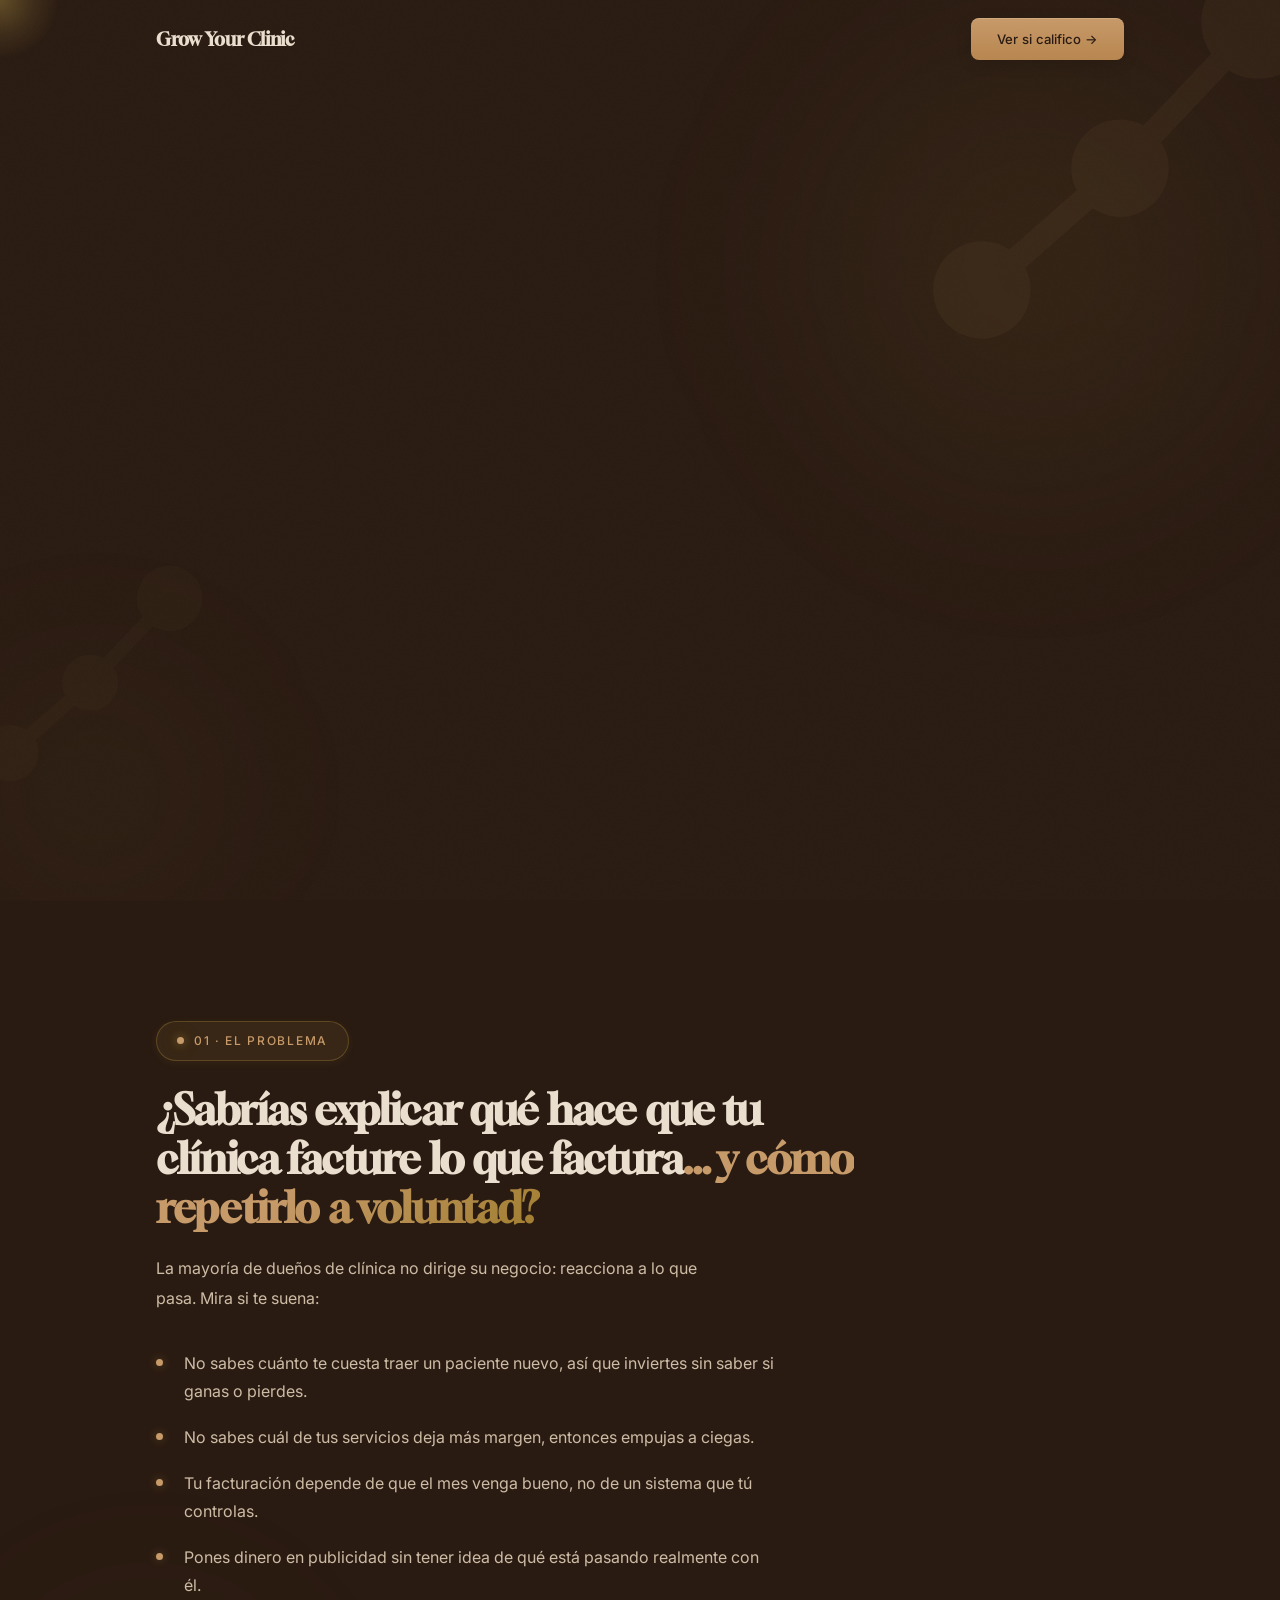
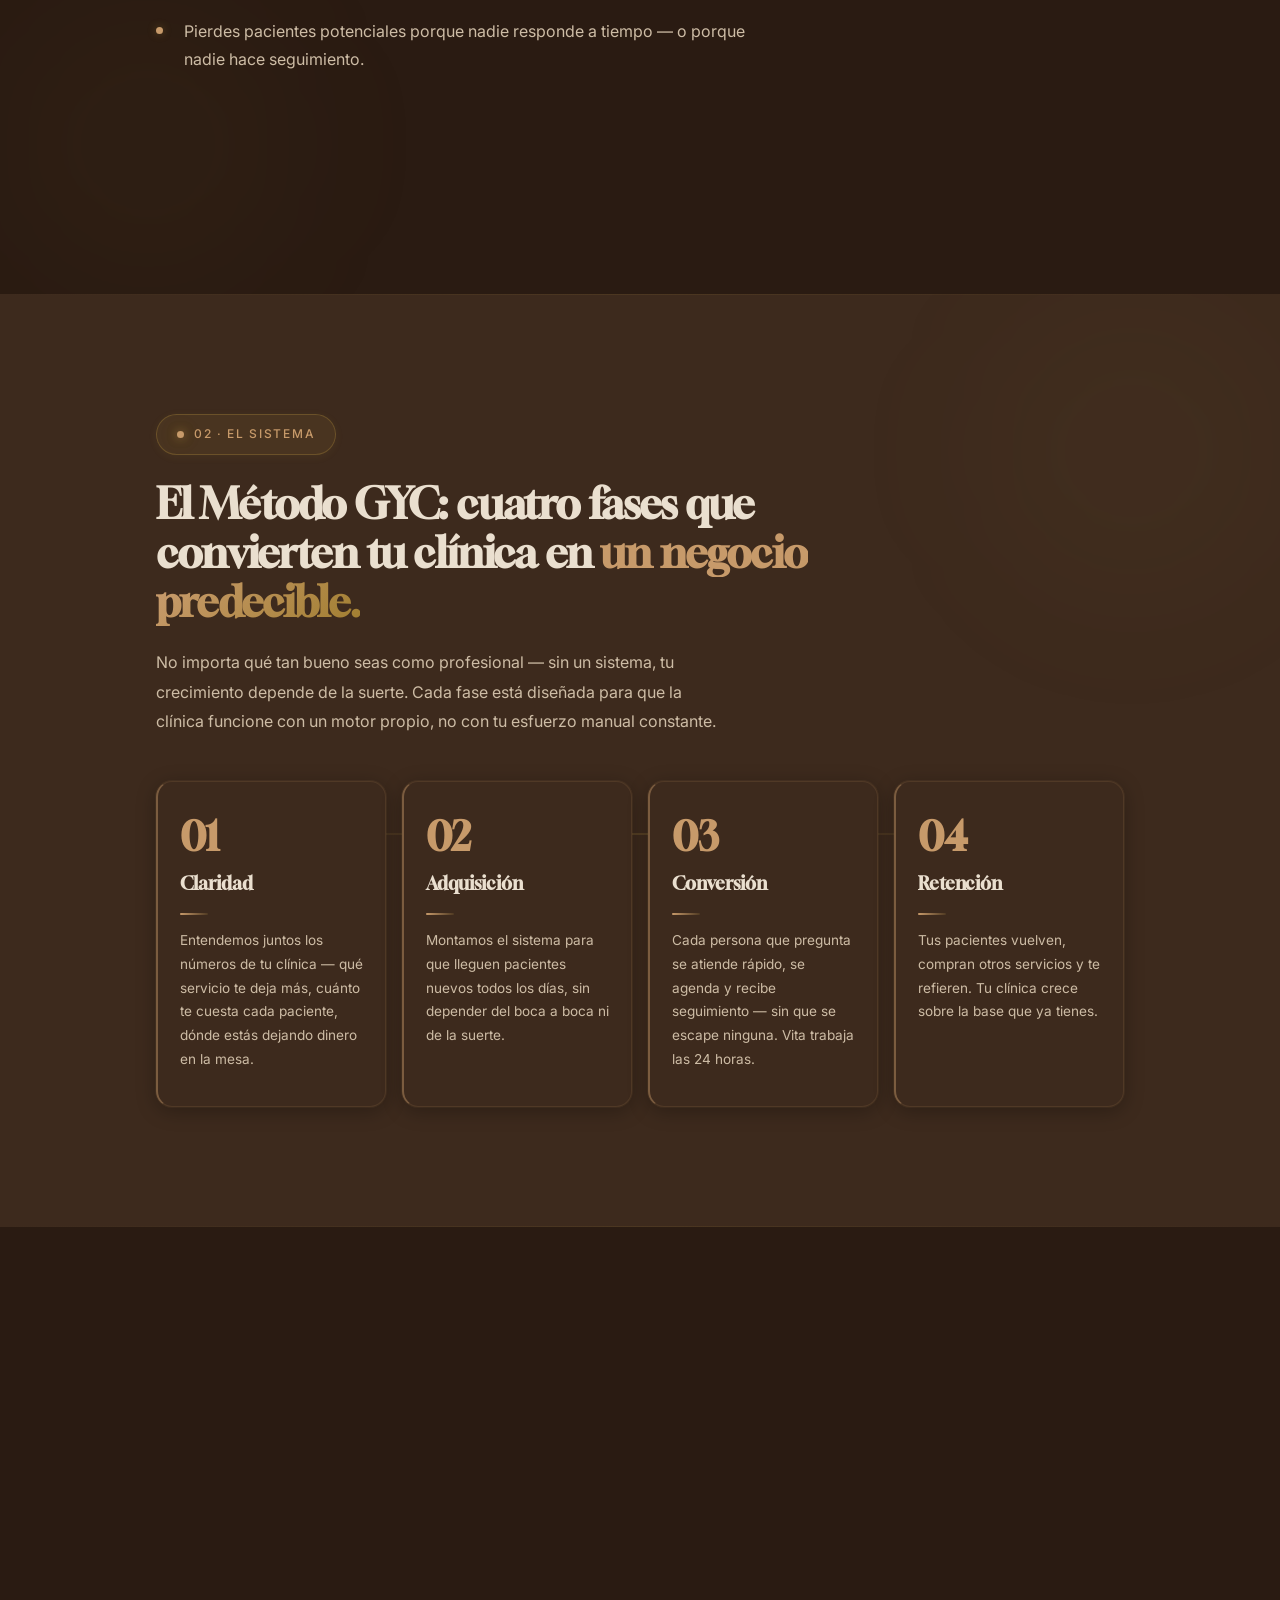
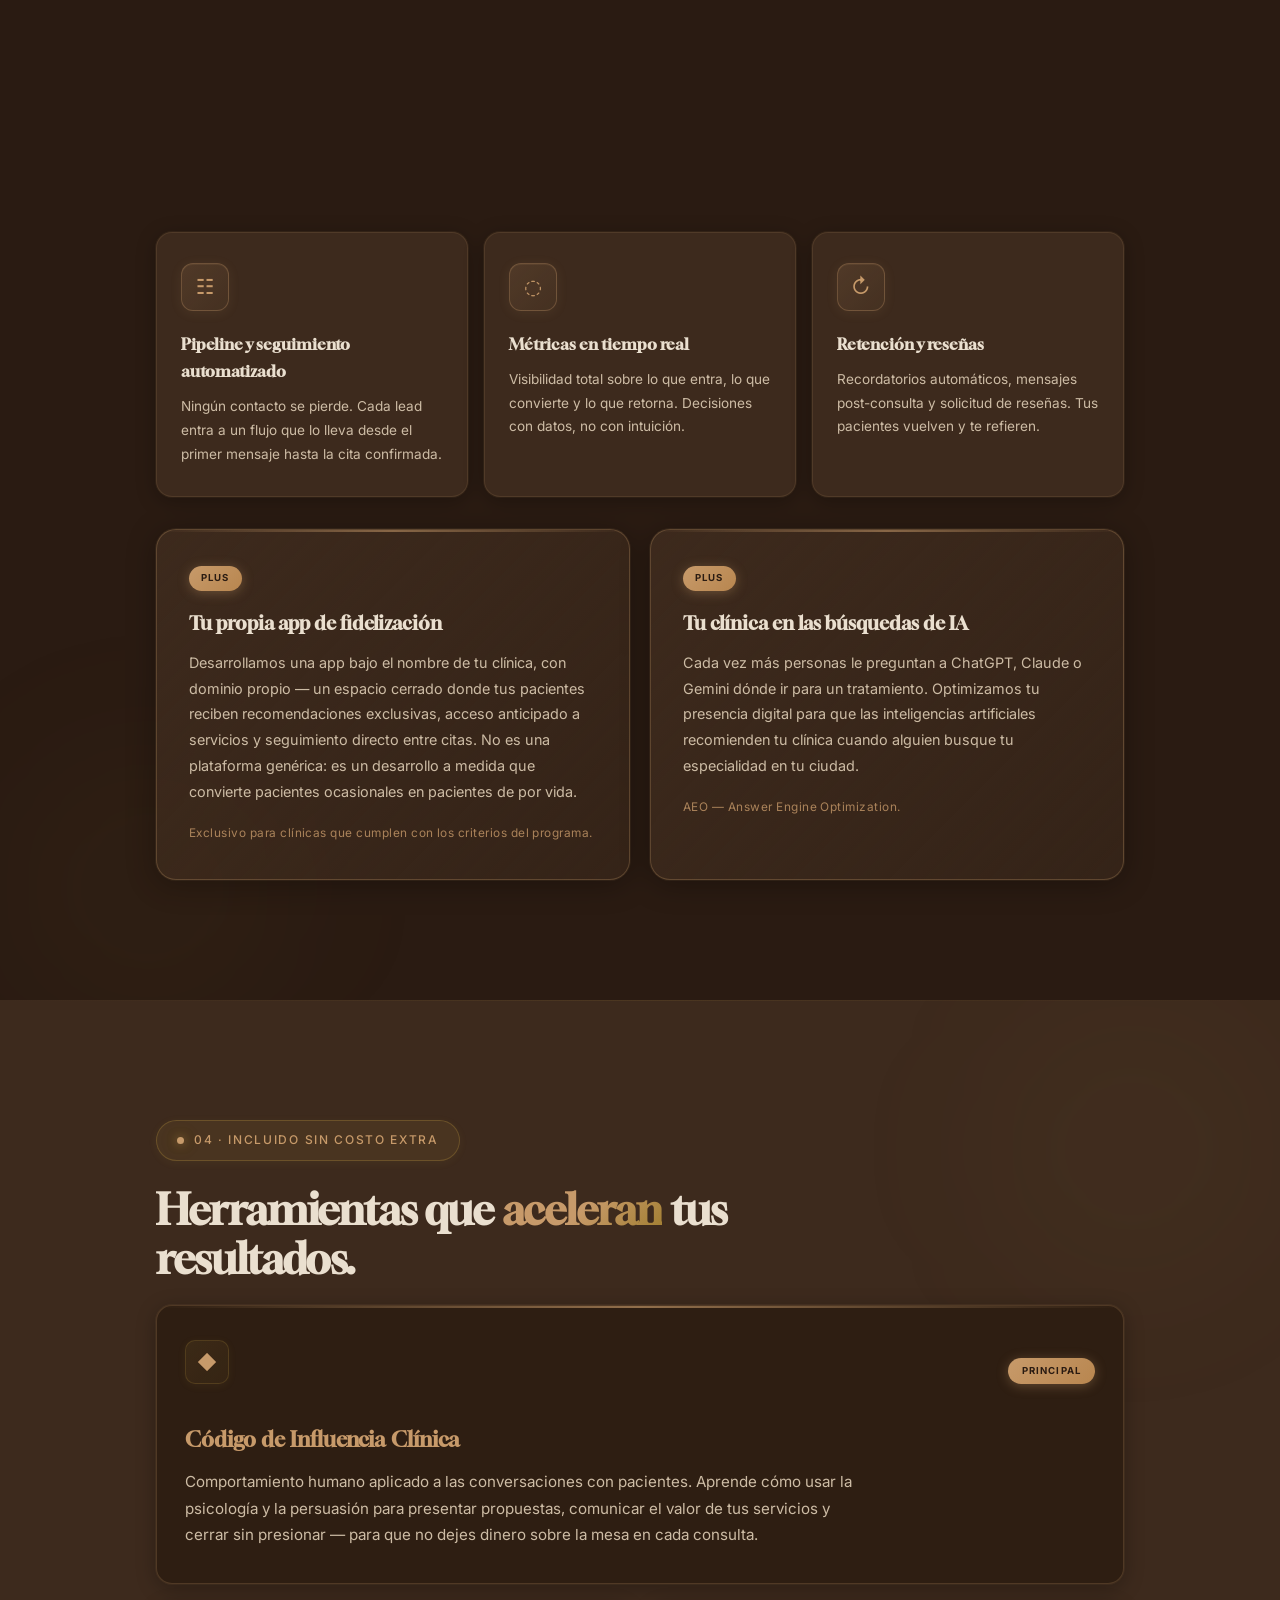
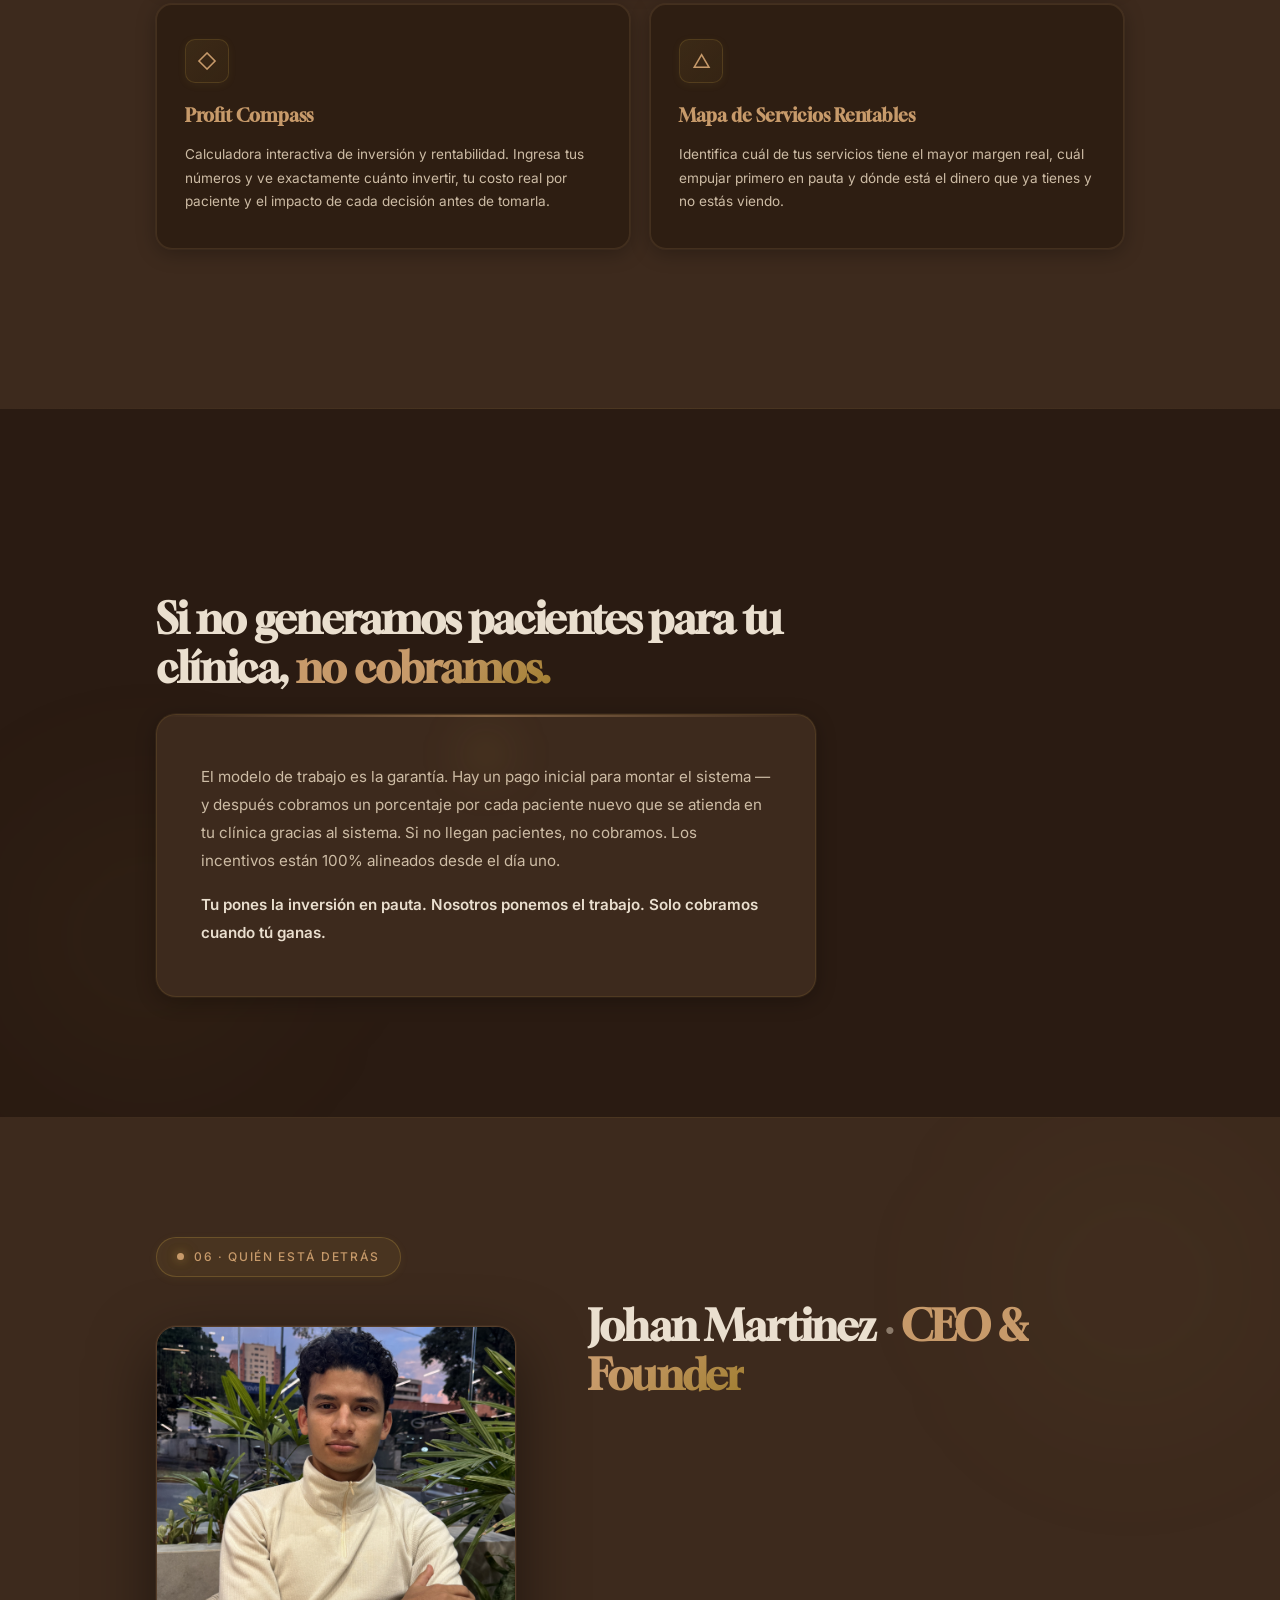
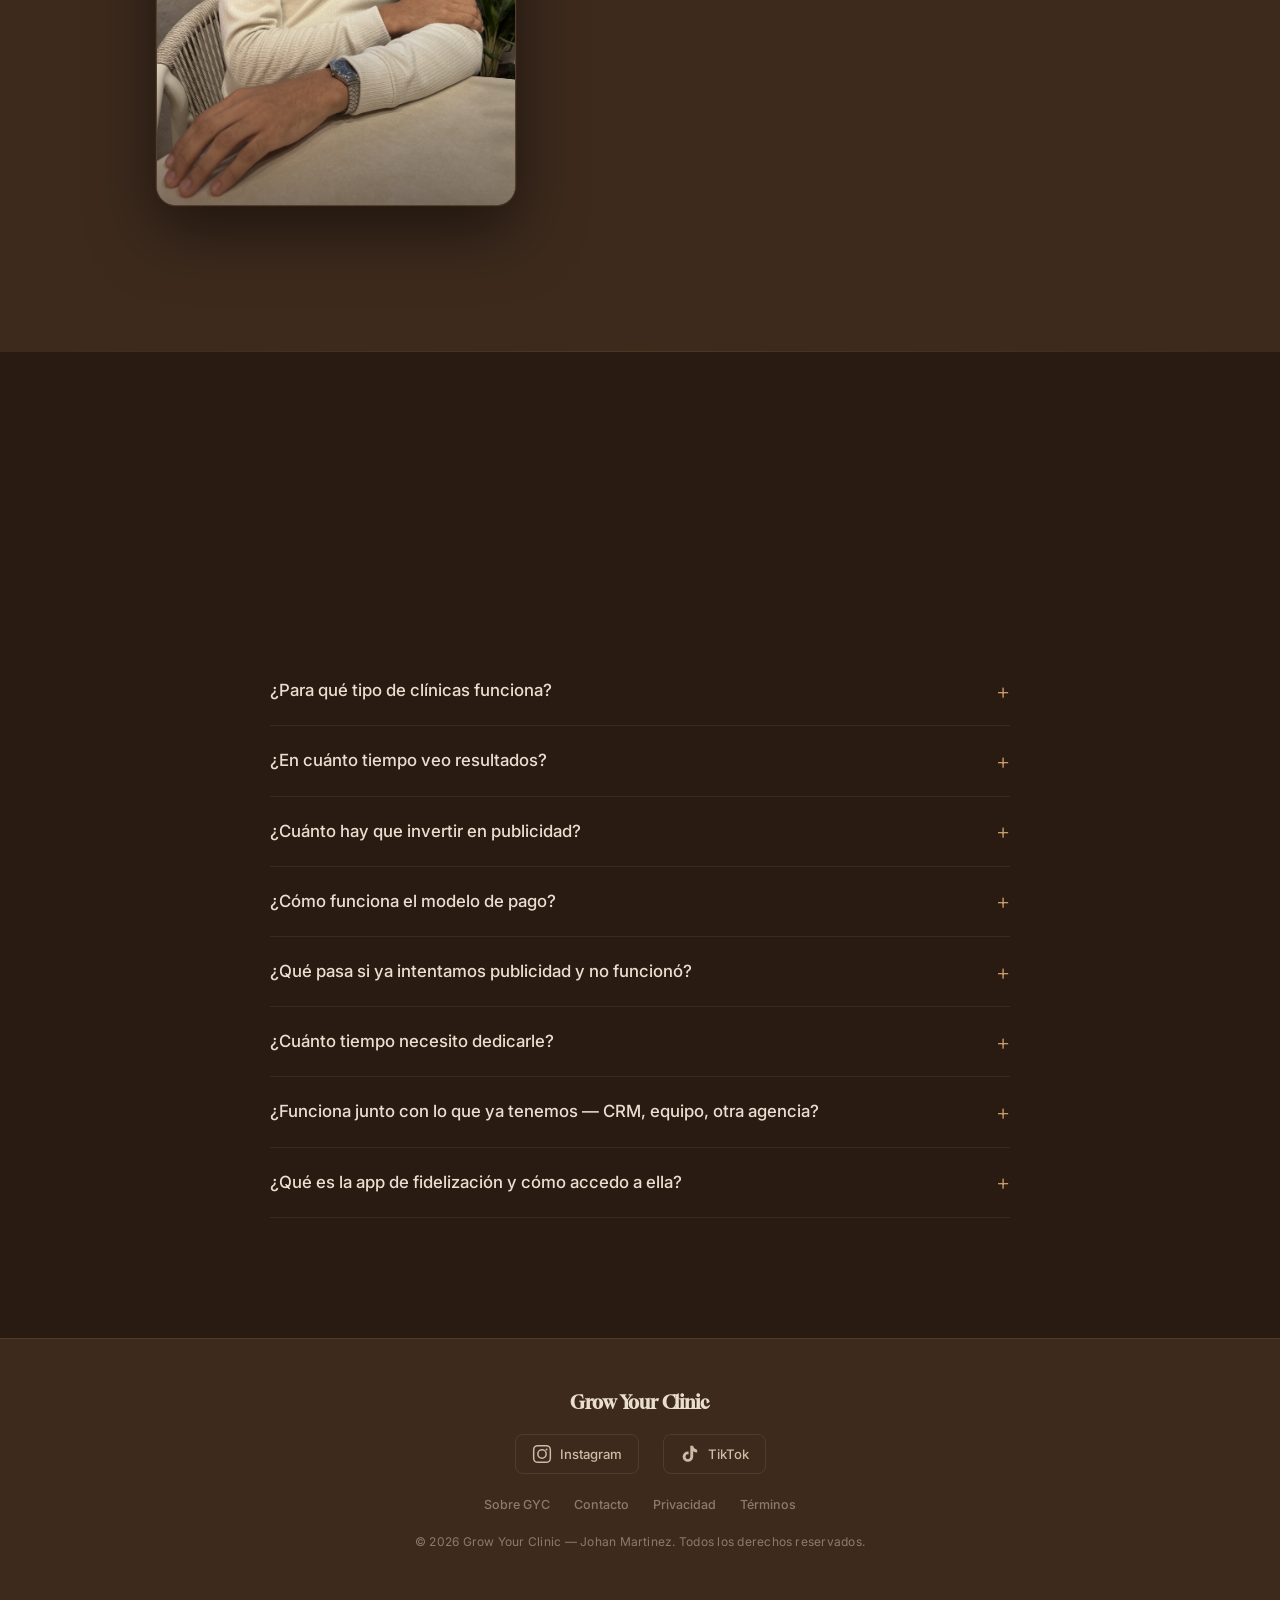
==== rebranding/index.html @ 270eba9f "feat: rebuild /rebranding con oferta MVP — Vita, PLUS cards, bonos nuevos - Nuevo contenido alineado" ====
<!DOCTYPE html>
<html lang="es">
<head>
  <meta charset="UTF-8">
  <!-- Google Tag Manager -->
  <script>(function(w,d,s,l,i){w[l]=w[l]||[];w[l].push({'gtm.start':
  new Date().getTime(),event:'gtm.js'});var f=d.getElementsByTagName(s)[0],
  j=d.createElement(s),dl=l!='dataLayer'?'&l='+l:'';j.async=true;j.src=
  'https://www.googletagmanager.com/gtm.js?id='+i+dl;f.parentNode.insertBefore(j,f);
  })(window,document,'script','dataLayer','GTM-WDTZT2J5');</script>
  <!-- End Google Tag Manager -->
  <meta name="viewport" content="width=device-width, initial-scale=1.0">
  <title>Llenamos la agenda de tu clínica con pacientes nuevos que vuelven — y solo cobramos si funciona | Grow Your Clinic</title>
  <link rel="icon" href="/logos/favicon.svg" type="image/svg+xml">
  <link rel="icon" href="/logos/GYC_favicon-32.png" sizes="32x32" type="image/png">
  <link rel="apple-touch-icon" href="/logos/GYC_apple-touch-icon-180.png">
  <meta name="description" content="Implementamos un sistema para que tu clínica reciba pacientes nuevos todos los días de forma predecible. Sin depender del boca a boca. Solo cobramos si funciona. Odontología, estética, bienestar y más.">
  <link rel="canonical" href="https://growyourclinic.site/">

  <!-- Open Graph -->
  <meta property="og:type" content="website">
  <meta property="og:url" content="https://growyourclinic.site/">
  <meta property="og:title" content="Grow Your Clinic — Llenamos la agenda de tu clínica y solo cobramos si funciona">
  <meta property="og:description" content="Implementamos un sistema para que tu clínica reciba pacientes nuevos todos los días de forma predecible, sin depender del boca a boca ni de la suerte.">
  <meta property="og:image" content="https://growyourclinic.site/favicon.png">
  <meta property="og:locale" content="es_LA">
  <meta property="og:site_name" content="Grow Your Clinic">

  <!-- Twitter Card -->
  <meta name="twitter:card" content="summary">
  <meta name="twitter:title" content="Grow Your Clinic — Llenamos la agenda de tu clínica y solo cobramos si funciona">
  <meta name="twitter:description" content="Implementamos un sistema para que tu clínica reciba pacientes nuevos todos los días de forma predecible, sin depender del boca a boca ni de la suerte.">
  <meta name="twitter:image" content="https://growyourclinic.site/favicon.png">

  <meta name="theme-color" content="#2A1B12">
  <link rel="preconnect" href="https://fonts.googleapis.com">
  <link rel="preconnect" href="https://fonts.gstatic.com" crossorigin>
  <link href="https://fonts.googleapis.com/css2?family=Gloock&family=Inter:wght@400;500;600;700&display=swap" rel="stylesheet">
  <link rel="stylesheet" href="css/styles.css">

  <!-- Schema.org JSON-LD -->
  <script type="application/ld+json">
  {
    "@context": "https://schema.org",
    "@type": "ProfessionalService",
    "name": "Grow Your Clinic",
    "alternateName": "GYC",
    "description": "Sistema de adquisición y fidelización de pacientes para clínicas de salud. Tráfico pagado, automatización e inteligencia artificial para llenar la agenda de forma predecible.",
    "url": "https://growyourclinic.site",
    "logo": "https://growyourclinic.site/favicon.png",
    "founder": {
      "@type": "Person",
      "name": "Johan Martinez",
      "url": "https://linkedin.com/in/johan-martinez-growyourclinic",
      "jobTitle": "Fundador de Grow Your Clinic",
      "sameAs": [
        "https://instagram.com/johanmartinez.med",
        "https://tiktok.com/@johanmartinez.med",
        "https://linkedin.com/in/johan-martinez-growyourclinic"
      ]
    },
    "areaServed": {
      "@type": "Place",
      "name": "Hispanohablantes"
    },
    "serviceType": [
      "Adquisición de pacientes para clínicas",
      "Marketing digital para clínicas de salud",
      "Automatización con inteligencia artificial para clínicas",
      "CRM y seguimiento de pacientes",
      "Tráfico pagado (Meta Ads) para salud",
      "Agente IA para agendar citas médicas",
      "App de fidelización para clínicas"
    ],
    "sameAs": [
      "https://instagram.com/johanmartinez.med",
      "https://tiktok.com/@johanmartinez.med",
      "https://linkedin.com/in/johan-martinez-growyourclinic"
    ]
  }
  </script>
</head>
<body>
  <!-- Google Tag Manager (noscript) -->
  <noscript><iframe src="https://www.googletagmanager.com/ns.html?id=GTM-WDTZT2J5"
  height="0" width="0" style="display:none;visibility:hidden"></iframe></noscript>
  <!-- End Google Tag Manager (noscript) -->

  <!-- PRELOADER -->
  <div class="preloader" id="preloader">
    <div class="preloader__glow"></div>
    <div class="preloader__scene">
      <div class="preloader__mark">
        <svg viewBox="0 0 64 64" fill="none" xmlns="http://www.w3.org/2000/svg">
          <path class="p-line" d="M15 48L32 33L49 15" stroke="currentColor" stroke-width="2.5" stroke-linecap="round" stroke-linejoin="round"/>
          <circle class="p-dot p-dot--1" cx="15" cy="48" r="6"/>
          <circle class="p-dot p-dot--2" cx="32" cy="33" r="6"/>
          <circle class="p-dot p-dot--3" cx="49" cy="15" r="7"/>
        </svg>
      </div>
      <span class="preloader__tagline" id="p-tag">GROW YOUR CLINIC</span>
      <span class="preloader__by" id="p-by">by Johan Martinez</span>
    </div>
  </div>

  <!-- CURSOR GLOW -->
  <div class="cursor-glow" id="cursor-glow"></div>

  <!-- BACKGROUND MARKS -->
  <div class="bg-marks" aria-hidden="true">
    <div class="bg-mark bg-mark--a">
      <svg viewBox="0 0 64 64" fill="none" xmlns="http://www.w3.org/2000/svg">
        <path d="M15 48L32 33L49 15" stroke="currentColor" stroke-width="3" stroke-linecap="round" stroke-linejoin="round"/>
        <circle cx="15" cy="48" r="6" fill="currentColor"/>
        <circle cx="32" cy="33" r="6" fill="currentColor"/>
        <circle cx="49" cy="15" r="7" fill="currentColor"/>
      </svg>
    </div>
    <div class="bg-mark bg-mark--b">
      <svg viewBox="0 0 64 64" fill="none" xmlns="http://www.w3.org/2000/svg">
        <path d="M15 48L32 33L49 15" stroke="currentColor" stroke-width="3" stroke-linecap="round" stroke-linejoin="round"/>
        <circle cx="15" cy="48" r="6" fill="currentColor"/>
        <circle cx="32" cy="33" r="6" fill="currentColor"/>
        <circle cx="49" cy="15" r="7" fill="currentColor"/>
      </svg>
    </div>
  </div>

  <!-- NAV -->
  <nav class="nav" id="nav">
    <div class="nav__inner">
      <span class="nav__logo">Grow Your Clinic</span>
      <a href="#" class="nav__cta open-survey" onclick="event.preventDefault();openM();">Ver si califico &rarr;</a>
    </div>
  </nav>

  <!-- ====== HERO ====== -->
  <section class="hero">
    <div class="hero__glow"></div>
    <div class="hero__glow hero__glow--b"></div>
    <div class="wrap">
      <div class="hero__body">
        <span class="tag anim-fade" data-d="0.3">Para dueños de clínicas de salud</span>
        <h1 class="hero__h1 anim-fade" data-d="0.6">
          Llenamos la agenda de tu clínica con <span class="gold">pacientes nuevos que vuelven</span> — y solo cobramos si funciona.
        </h1>
        <p class="hero__p anim-fade" data-d="0.9">
          Tu clínica ya tiene más potencial del que está aprovechando. La mayoría pierde dinero por los dos lados: pacientes que no llegan, y pacientes que llegan una vez y no vuelven. Construimos el sistema que resuelve los dos.
        </p>
        <a href="#" class="btn btn--gold open-survey anim-fade" data-d="1.1" onclick="event.preventDefault();openM();">Ver si mi clínica califica <span class="btn__arrow">&rarr;</span></a>
        <div class="hero__stats anim-fade" data-d="1.3">
          <div class="hero__stat">
            <span class="hero__stat-dot"></span>
            <span>90 días de sistema activo</span>
          </div>
          <span class="hero__stat-sep">&middot;</span>
          <div class="hero__stat">
            <span class="hero__stat-dot"></span>
            <span>Modelo basado en resultados</span>
          </div>
          <span class="hero__stat-sep">&middot;</span>
          <div class="hero__stat">
            <span class="hero__stat-dot"></span>
            <span>Solo 3 cupos activos</span>
          </div>
        </div>
      </div>
    </div>
    <div class="hero__scroll anim-fade" data-d="1.5">
      <span>Scroll</span><div class="hero__scroll-line"></div>
    </div>
  </section>

  <!-- ====== 01 · PROBLEMA ====== -->
  <section class="sec sec--glow" id="problema">
    <div class="sec__glow sec__glow--bl"></div>
    <div class="wrap">
      <span class="tag reveal">01 · El problema</span>
      <h2 class="sec__h2 reveal" data-d="0.1">
        ¿Sabrías explicar qué hace que tu clínica facture lo que factura<span class="gold">… y cómo repetirlo a voluntad?</span>
      </h2>
      <p class="sec__p reveal" data-d="0.15">
        La mayoría de dueños de clínica no dirige su negocio: reacciona a lo que pasa. Mira si te suena:
      </p>
      <ul class="bullets">
        <li class="reveal" data-d="0.2">No sabes cuánto te cuesta traer un paciente nuevo, así que inviertes sin saber si ganas o pierdes.</li>
        <li class="reveal" data-d="0.25">No sabes cuál de tus servicios deja más margen, entonces empujas a ciegas.</li>
        <li class="reveal" data-d="0.3">Tu facturación depende de que el mes venga bueno, no de un sistema que tú controlas.</li>
        <li class="reveal" data-d="0.35">Pones dinero en publicidad sin tener idea de qué está pasando realmente con él.</li>
        <li class="reveal" data-d="0.4">Pierdes pacientes potenciales porque nadie responde a tiempo — o porque nadie hace seguimiento.</li>
      </ul>
      <p class="sec__close reveal" data-d="0.45">
        No es que seas mal profesional. Eres excelente en lo tuyo. <span class="gold">El problema es otro.</span>
      </p>
    </div>
  </section>

  <!-- ====== 02 · EL SISTEMA ====== -->
  <section class="sec sec--alt sec--glow" id="sistema">
    <div class="sec__glow sec__glow--tr"></div>
    <div class="wrap">
      <span class="tag reveal">02 · El sistema</span>
      <h2 class="sec__h2 reveal" data-d="0.1">
        El Método GYC: cuatro fases que convierten tu clínica en <span class="gold">un negocio predecible.</span>
      </h2>
      <p class="sec__p reveal" data-d="0.15">
        No importa qué tan bueno seas como profesional — sin un sistema, tu crecimiento depende de la suerte. Cada fase está diseñada para que la clínica funcione con un motor propio, no con tu esfuerzo manual constante.
      </p>
      <div class="cards-4">
        <div class="mcard reveal" data-d="0.1">
          <span class="mcard__n">01</span>
          <h3 class="mcard__t">Claridad</h3>
          <div class="mcard__line"></div>
          <p>Entendemos juntos los números de tu clínica — qué servicio te deja más, cuánto te cuesta cada paciente, dónde estás dejando dinero en la mesa.</p>
        </div>
        <div class="mcard reveal" data-d="0.2">
          <span class="mcard__n">02</span>
          <h3 class="mcard__t">Adquisición</h3>
          <div class="mcard__line"></div>
          <p>Montamos el sistema para que lleguen pacientes nuevos todos los días, sin depender del boca a boca ni de la suerte.</p>
        </div>
        <div class="mcard reveal" data-d="0.3">
          <span class="mcard__n">03</span>
          <h3 class="mcard__t">Conversión</h3>
          <div class="mcard__line"></div>
          <p>Cada persona que pregunta se atiende rápido, se agenda y recibe seguimiento — sin que se escape ninguna. Vita trabaja las 24 horas.</p>
        </div>
        <div class="mcard reveal" data-d="0.4">
          <span class="mcard__n">04</span>
          <h3 class="mcard__t">Retención</h3>
          <div class="mcard__line"></div>
          <p>Tus pacientes vuelven, compran otros servicios y te refieren. Tu clínica crece sobre la base que ya tienes.</p>
        </div>
      </div>
    </div>
  </section>

  <!-- ====== 03 · QUÉ CONSTRUIMOS ====== -->
  <section class="sec sec--glow" id="construimos">
    <div class="sec__glow sec__glow--bl"></div>
    <div class="wrap">
      <span class="tag reveal">03 · Qué construimos</span>
      <h2 class="sec__h2 reveal" data-d="0.1">
        Todo lo que necesita tu clínica para crecer <span class="gold">sin adivinar.</span>
      </h2>
      <div class="cards-3">
        <div class="icard reveal" data-d="0.1">
          <div class="icard__icon">&#9680;</div>
          <h4 class="icard__t">Diagnóstico de tu clínica</h4>
          <p>Sesión de claridad donde mapeamos tus números, tu servicio más rentable y el punto de partida real de tu negocio.</p>
        </div>
        <div class="icard reveal" data-d="0.15">
          <div class="icard__icon">&#9881;</div>
          <h4 class="icard__t">Sistema de captación de pacientes</h4>
          <p>Campañas de tráfico pagado gestionadas desde cero — creativos, segmentación, copy y optimización continua.</p>
        </div>
        <div class="icard reveal" data-d="0.2">
          <div class="icard__icon">&#9673;</div>
          <h4 class="icard__t">Vita — atención y agenda 24/7</h4>
          <p>Tu asistente inteligente en WhatsApp. Responde, califica y agenda pacientes a cualquier hora, sin saturar a tu equipo.</p>
        </div>
        <div class="icard reveal" data-d="0.25">
          <div class="icard__icon">&#9783;</div>
          <h4 class="icard__t">Pipeline y seguimiento automatizado</h4>
          <p>Ningún contacto se pierde. Cada lead entra a un flujo que lo lleva desde el primer mensaje hasta la cita confirmada.</p>
        </div>
        <div class="icard reveal" data-d="0.3">
          <div class="icard__icon">&#9676;</div>
          <h4 class="icard__t">Métricas en tiempo real</h4>
          <p>Visibilidad total sobre lo que entra, lo que convierte y lo que retorna. Decisiones con datos, no con intuición.</p>
        </div>
        <div class="icard reveal" data-d="0.35">
          <div class="icard__icon">&#8635;</div>
          <h4 class="icard__t">Retención y reseñas</h4>
          <p>Recordatorios automáticos, mensajes post-consulta y solicitud de reseñas. Tus pacientes vuelven y te refieren.</p>
        </div>
      </div>

      <!-- PLUS -->
      <div class="plus-row">
        <div class="plus-card reveal" data-d="0.1">
          <span class="plus-badge">Plus</span>
          <h4 class="plus-card__t">Tu propia app de fidelización</h4>
          <p>Desarrollamos una app bajo el nombre de tu clínica, con dominio propio — un espacio cerrado donde tus pacientes reciben recomendaciones exclusivas, acceso anticipado a servicios y seguimiento directo entre citas. No es una plataforma genérica: es un desarrollo a medida que convierte pacientes ocasionales en pacientes de por vida.</p>
          <span class="plus-note">Exclusivo para clínicas que cumplen con los criterios del programa.</span>
        </div>
        <div class="plus-card reveal" data-d="0.2">
          <span class="plus-badge">Plus</span>
          <h4 class="plus-card__t">Tu clínica en las búsquedas de IA</h4>
          <p>Cada vez más personas le preguntan a ChatGPT, Claude o Gemini dónde ir para un tratamiento. Optimizamos tu presencia digital para que las inteligencias artificiales recomienden tu clínica cuando alguien busque tu especialidad en tu ciudad.</p>
          <span class="plus-note">AEO — Answer Engine Optimization.</span>
        </div>
      </div>
    </div>
  </section>

  <!-- ====== 04 · BONOS ====== -->
  <section class="sec sec--alt sec--glow" id="bonos">
    <div class="sec__glow sec__glow--tr"></div>
    <div class="wrap">
      <span class="tag reveal">04 · Incluido sin costo extra</span>
      <h2 class="sec__h2 reveal" data-d="0.1">
        Herramientas que <span class="gold">aceleran</span> tus resultados.
      </h2>

      <div class="bcard bcard--main reveal" data-d="0.15">
        <div class="bcard__header">
          <div class="bcard__icon">&#9670;</div>
          <span class="bcard__principal-badge">Principal</span>
        </div>
        <h4 class="bcard__t">Código de Influencia Clínica</h4>
        <p>Comportamiento humano aplicado a las conversaciones con pacientes. Aprende cómo usar la psicología y la persuasión para presentar propuestas, comunicar el valor de tus servicios y cerrar sin presionar — para que no dejes dinero sobre la mesa en cada consulta.</p>
      </div>

      <div class="cards-2 bcard-row">
        <div class="bcard reveal" data-d="0.2">
          <div class="bcard__icon">&#9671;</div>
          <h4 class="bcard__t">Profit Compass</h4>
          <p>Calculadora interactiva de inversión y rentabilidad. Ingresa tus números y ve exactamente cuánto invertir, tu costo real por paciente y el impacto de cada decisión antes de tomarla.</p>
        </div>
        <div class="bcard reveal" data-d="0.3">
          <div class="bcard__icon">&#9651;</div>
          <h4 class="bcard__t">Mapa de Servicios Rentables</h4>
          <p>Identifica cuál de tus servicios tiene el mayor margen real, cuál empujar primero en pauta y dónde está el dinero que ya tienes y no estás viendo.</p>
        </div>
      </div>
    </div>
  </section>

  <!-- ====== 05 · GARANTÍA ====== -->
  <section class="sec sec--glow" id="garantia">
    <div class="sec__glow sec__glow--bl"></div>
    <div class="wrap">
      <span class="tag reveal">05 · Garantía</span>
      <h2 class="sec__h2 reveal" data-d="0.1">
        Si no generamos pacientes para tu clínica, <span class="gold">no cobramos.</span>
      </h2>
      <div class="gbox reveal" data-d="0.2">
        <p>El modelo de trabajo es la garantía. Hay un pago inicial para montar el sistema — y después cobramos un porcentaje por cada paciente nuevo que se atienda en tu clínica gracias al sistema. Si no llegan pacientes, no cobramos. Los incentivos están 100% alineados desde el día uno.</p>
        <p class="gbox__bold">Tu pones la inversión en pauta. Nosotros ponemos el trabajo. Solo cobramos cuando tú ganas.</p>
      </div>
    </div>
  </section>

  <!-- ====== 06 · SOBRE JOHAN ====== -->
  <section class="sec sec--alt sec--glow" id="sobre">
    <div class="sec__glow sec__glow--tr"></div>
    <div class="wrap">
      <span class="tag reveal">06 · Quién está detrás</span>
      <div class="about">
        <div class="about__photo reveal">
          <div class="about__photo-wrap">
            <img src="images/johan-martinez.jpg" alt="Johan Martinez — CEO &amp; Founder de Grow Your Clinic" class="about__img" loading="lazy"/>
            <div class="about__photo-fade"></div>
          </div>
        </div>
        <div class="about__content">
          <h2 class="sec__h2 reveal" data-d="0.1">
            Johan Martinez <span class="about__sep">·</span> <span class="gold">CEO & Founder</span>
          </h2>
          <p class="sec__p reveal" data-d="0.15">
            Más de 2 años ayudando a dueños de clínicas de salud a llenar sus meses con pacientes. Combinamos inteligencia artificial, automatización y estrategia de negocio para que dejes de operar a ciegas y tengas un motor comercial predecible que llene tu calendario de citas.
          </p>
          <p class="sec__p reveal" data-d="0.2">
            No somos una agencia de marketing genérica. Nos involucramos en los números de tu negocio desde el día uno — no solo traemos pacientes, te damos las herramientas para que pienses y decidas como empresario.
          </p>
          <div class="about__social reveal" data-d="0.25">
            <a href="https://www.instagram.com/johanmartinez.med/" target="_blank" rel="noopener" class="foot__link">
              <svg width="20" height="20" viewBox="0 0 24 24" fill="none" stroke="currentColor" stroke-width="1.8" stroke-linecap="round" stroke-linejoin="round"><rect x="2" y="2" width="20" height="20" rx="5"/><circle cx="12" cy="12" r="5"/><circle cx="17.5" cy="6.5" r="1.2" fill="currentColor" stroke="none"/></svg>
              <span>@johanmartinez.med</span>
            </a>
            <a href="https://www.tiktok.com/@johanmartinez.med" target="_blank" rel="noopener" class="foot__link">
              <svg width="20" height="20" viewBox="0 0 24 24" fill="currentColor"><path d="M19.59 6.69a4.83 4.83 0 0 1-3.77-4.25V2h-3.45v13.67a2.89 2.89 0 0 1-2.88 2.5 2.89 2.89 0 0 1-2.89-2.89 2.89 2.89 0 0 1 2.89-2.89c.28 0 .54.04.79.1v-3.5a6.37 6.37 0 0 0-.79-.05A6.34 6.34 0 0 0 3.15 15a6.34 6.34 0 0 0 6.34 6.34 6.34 6.34 0 0 0 6.34-6.34V8.7a8.18 8.18 0 0 0 4.76 1.52v-3.4a4.85 4.85 0 0 1-1-.13z"/></svg>
              <span>@johanmartinez.med</span>
            </a>
          </div>
        </div>
      </div>
    </div>
  </section>

  <!-- ====== FAQ ====== -->
  <section class="sec sec--glow" id="faq">
    <div class="wrap">
      <span class="tag reveal">Preguntas frecuentes</span>
      <h2 class="sec__h2 reveal" data-d="0.1">Lo que los dueños de clínicas<br>nos preguntan antes de empezar</h2>
      <div class="faq">
        <details class="faq__item">
          <summary class="faq__q">¿Para qué tipo de clínicas funciona?</summary>
          <p class="faq__a">Trabajamos con clínicas de salud que ya están operando — odontología, estética, dermatología, fisioterapia, nutrición, medicina general y más. El requisito no es el tamaño ni los años de trayectoria, sino la capacidad de invertir en pauta publicitaria de forma consistente. Si tu clínica tiene agenda activa y estás listo para darle un sistema real a tu crecimiento, hablemos.</p>
        </details>
        <details class="faq__item">
          <summary class="faq__q">¿En cuánto tiempo veo resultados?</summary>
          <p class="faq__a">Depende de dónde partes. Si ya tienes experiencia con publicidad pagada, el pixel de Meta entrenado y audiencias trabajadas, los primeros leads llegan en la primera o segunda semana. Si partes desde cero, el proceso requiere más tiempo — los primeros 30 a 45 días son de calibración. A partir del mes 2, el sistema opera con consistencia. Los 90 días son el horizonte donde todo se consolida. Y entre más fuerte sea la inversión en pauta, más rápido se aceleran los resultados.</p>
        </details>
        <details class="faq__item">
          <summary class="faq__q">¿Cuánto hay que invertir en publicidad?</summary>
          <p class="faq__a">La inversión en pauta la gestiona el cliente — es independiente del servicio. Para ver resultados consistentes en un tiempo adecuado, recomendamos un mínimo de 50 USD diarios. Idealmente 100 o más: a mayor inversión, más rápido se optimiza el sistema. El monto exacto lo definimos juntos en la sesión inicial según tu especialidad, tu mercado y el servicio que vamos a posicionar.</p>
        </details>
        <details class="faq__item">
          <summary class="faq__q">¿Cómo funciona el modelo de pago?</summary>
          <p class="faq__a">Hay un pago inicial de setup para montar todo el sistema. Después cobramos un porcentaje por cada paciente nuevo que se atienda en tu clínica gracias al sistema. Si no llegan pacientes, no cobramos. Los incentivos están 100% alineados desde el día uno.</p>
        </details>
        <details class="faq__item">
          <summary class="faq__q">¿Qué pasa si ya intentamos publicidad y no funcionó?</summary>
          <p class="faq__a">El problema casi nunca es la publicidad en sí — hay dos capas que suelen fallar. La primera es estratégica: qué mostrar, cómo dirigir los anuncios, qué mensaje usar para tu especialidad y tu mercado. La segunda es operativa: no había un sistema detrás para atender y convertir esos leads en citas reales. Un anuncio sin seguimiento y sin proceso de conversión no funciona, independientemente del presupuesto. Construimos las dos capas completas.</p>
        </details>
        <details class="faq__item">
          <summary class="faq__q">¿Cuánto tiempo necesito dedicarle?</summary>
          <p class="faq__a">Nuestro servicio está diseñado para reducir al mínimo la participación del profesional en tareas que no corresponden a su área — responder mensajes, hacer seguimiento, gestionar campañas. De eso nos encargamos nosotros. Sin embargo, hay momentos clave donde tu participación es necesaria: la sesión de claridad inicial, la grabación de contenido para los anuncios y las decisiones estratégicas del negocio. Gran parte del éxito de cualquier empresa depende del nivel de involucramiento real del dueño. Mientras más te comprometas en esos momentos, mejores serán los resultados.</p>
        </details>
        <details class="faq__item">
          <summary class="faq__q">¿Funciona junto con lo que ya tenemos — CRM, equipo, otra agencia?</summary>
          <p class="faq__a">Sí. En la mayoría de casos encontramos fugas importantes en sistemas existentes. Lo que construimos se integra o reemplaza según lo que tenga más sentido para la operación. No reemplazamos lo que funciona sin razón — corregimos lo que no está dando resultados y potenciamos lo que sí.</p>
        </details>
        <details class="faq__item">
          <summary class="faq__q">¿Qué es la app de fidelización y cómo accedo a ella?</summary>
          <p class="faq__a">Desarrollamos tu propia app bajo el nombre de tu clínica, con dominio propio — un espacio cerrado y personalizado donde tus pacientes reciben recomendaciones exclusivas, acceso anticipado a servicios y seguimiento directo entre citas. No es una plataforma genérica: es un desarrollo a medida, construido específicamente para tu marca. Convierte pacientes ocasionales en pacientes de por vida y eleva toda la experiencia de atención. Es un servicio exclusivo para quienes cumplen con ciertos criterios del programa y quieren ir más allá en conversión, atención y experiencia del paciente.</p>
        </details>
      </div>
    </div>
  </section>

  <!-- FOOTER -->
  <footer class="foot">
    <div class="wrap">
      <span class="nav__logo">Grow Your Clinic</span>
      <div class="foot__social">
        <a href="https://www.instagram.com/johanmartinez.med/" target="_blank" rel="noopener" class="foot__link" aria-label="Instagram">
          <svg width="20" height="20" viewBox="0 0 24 24" fill="none" stroke="currentColor" stroke-width="1.8" stroke-linecap="round" stroke-linejoin="round"><rect x="2" y="2" width="20" height="20" rx="5"/><circle cx="12" cy="12" r="5"/><circle cx="17.5" cy="6.5" r="1.2" fill="currentColor" stroke="none"/></svg>
          <span>Instagram</span>
        </a>
        <a href="https://www.tiktok.com/@johanmartinez.med" target="_blank" rel="noopener" class="foot__link" aria-label="TikTok">
          <svg width="20" height="20" viewBox="0 0 24 24" fill="currentColor"><path d="M19.59 6.69a4.83 4.83 0 0 1-3.77-4.25V2h-3.45v13.67a2.89 2.89 0 0 1-2.88 2.5 2.89 2.89 0 0 1-2.89-2.89 2.89 2.89 0 0 1 2.89-2.89c.28 0 .54.04.79.1v-3.5a6.37 6.37 0 0 0-.79-.05A6.34 6.34 0 0 0 3.15 15a6.34 6.34 0 0 0 6.34 6.34 6.34 6.34 0 0 0 6.34-6.34V8.7a8.18 8.18 0 0 0 4.76 1.52v-3.4a4.85 4.85 0 0 1-1-.13z"/></svg>
          <span>TikTok</span>
        </a>
      </div>
      <div class="foot__legal">
        <a href="/about.html" class="foot__link foot__link--legal">Sobre GYC</a>
        <a href="/contact.html" class="foot__link foot__link--legal">Contacto</a>
        <a href="/privacy.html" class="foot__link foot__link--legal">Privacidad</a>
        <a href="/terms.html" class="foot__link foot__link--legal">Términos</a>
      </div>
      <p class="foot__copy">&copy; 2026 Grow Your Clinic — Johan Martinez. Todos los derechos reservados.</p>
    </div>
  </footer>

  <!-- SURVEY MODAL -->
  <div class="modal" id="modal">
    <div class="modal__bg" id="modal-bg"></div>
    <div class="modal__box modal__box--survey">
      <button class="modal__x" id="modal-x">&times;</button>
      <iframe src="https://api.leadconnectorhq.com/widget/survey/zyUo3H2b15qL7oLF3Y7r" style="border:none;width:100%;min-height:500px;" scrolling="no" id="zyUo3H2b15qL7oLF3Y7r" title=""></iframe>
    </div>
  </div>
  <script src="https://link.msgsndr.com/js/form_embed.js"></script>

  <script src="js/main.js"></script>
</body>
</html>
---- rebranding/css/styles.css ----
/* ========================================
   GROW YOUR CLINIC — REBRAND OPCIÓN Q
   Espresso & Camel
   ======================================== */

:root {
  /* Paleta base */
  --gyc-espresso:   #2A1B12;
  --gyc-espresso-2: #3D2A1D;
  --gyc-cuero:      #6B4630;
  --gyc-camel:      #C79A6A;
  --gyc-camel-hover:#B8864F;
  --gyc-beige:      #EADFCF;
  --gyc-crema:      #F6EFE3;
  --gyc-humo:       #8C7B6B;

  /* Semánticos — modo dark espresso */
  --bg:           #2A1B12;
  --bg-warm:      var(--gyc-espresso-2);
  --bg-alt:       #221510;
  --fg:           var(--gyc-beige);
  --fg-soft:      #CDBCA5;
  --fg-body:      #CDBCA5;
  --gold:         var(--gyc-camel);
  --gold-b:       var(--gyc-camel);
  --gold-light:   var(--gyc-camel-hover);
  --gold-dim:     rgba(199,154,106,0.08);
  --grey:         #CDBCA5;
  --grey-light:   var(--gyc-humo);
  --border:       rgba(234,223,207,0.12);
  --border-hover: rgba(199,154,106,0.4);
  --card-bg:      var(--gyc-espresso-2);
  --card-border:  rgba(199,154,106,0.14);
  --card-shadow:  0 4px 20px rgba(0,0,0,0.28), 0 0 0 1px rgba(199,154,106,0.09);
  --card-shadow-hover: 0 20px 60px rgba(0,0,0,0.45), 0 0 0 1px rgba(199,154,106,0.28);
  --carbon:       var(--gyc-espresso-2);
  --esp:          var(--gyc-espresso-2);
  --taupe:        #CDBCA5;

  /* Tipografía */
  --d: 'Gloock', Georgia, serif;
  --l: 'Inter', system-ui, sans-serif;
  --b: 'Inter', system-ui, sans-serif;

  --out: cubic-bezier(0.16, 1, 0.3, 1);
  --smooth: cubic-bezier(0.25, 0.46, 0.45, 0.94);
  --ease-out-expo: cubic-bezier(0.19, 1, 0.22, 1);
}

*, *::before, *::after { margin: 0; padding: 0; box-sizing: border-box; }
html { scroll-behavior: smooth; }
body {
  font-family: var(--b); font-weight: 400; color: var(--fg);
  background: var(--bg); line-height: 1.7; -webkit-font-smoothing: antialiased;
  -moz-osx-font-smoothing: grayscale;
  overflow-x: hidden;
}
a { color: inherit; text-decoration: none; }
ul { list-style: none; }

/* ---- UTILITIES ---- */
.wrap { max-width: 1080px; margin: 0 auto; padding: 0 56px; position: relative; z-index: 2; }
.gold { color: var(--gold); }
.tag {
  font-family: var(--l); font-weight: 500; font-size: 0.75rem;
  color: var(--gold); letter-spacing: 0.14em; text-transform: uppercase;
  display: inline-flex; align-items: center; gap: 10px;
  margin-bottom: 24px; padding: 9px 20px;
  background: rgba(184,148,63,0.1);
  border: 1.5px solid rgba(184,148,63,0.3);
  border-radius: 100px;
  box-shadow: 0 2px 8px rgba(184,148,63,0.08);
}
.tag::before {
  content: '';
  width: 7px; height: 7px; border-radius: 50%;
  background: var(--gold);
  box-shadow: 0 0 10px rgba(184,148,63,0.6), 0 0 20px rgba(184,148,63,0.3);
  animation: tagPulse 2.5s ease-in-out infinite;
}
@keyframes tagPulse {
  0%, 100% { opacity: 1; box-shadow: 0 0 10px rgba(184,148,63,0.6), 0 0 20px rgba(184,148,63,0.3); }
  50% { opacity: 0.5; box-shadow: 0 0 6px rgba(184,148,63,0.3); }
}

/* ---- PRELOADER — ISOTIPO ANIMADO ---- */
.preloader {
  position: fixed; inset: 0; z-index: 9999; background: var(--bg);
  display: flex; align-items: center; justify-content: center;
  transition: opacity 0.9s cubic-bezier(0.76,0,0.24,1), visibility 0.9s;
  overflow: hidden;
}
.preloader.hidden { opacity: 0; visibility: hidden; pointer-events: none; }

.preloader__glow {
  position: absolute; top: 50%; left: 50%; transform: translate(-50%, -50%);
  width: 0; height: 0; border-radius: 50%;
  background: radial-gradient(circle, rgba(199,154,106,0.18) 0%, rgba(199,154,106,0.04) 40%, transparent 70%);
  transition: width 1s var(--out), height 1s var(--out), opacity 0.8s;
  opacity: 0; filter: blur(60px);
}
.preloader.glow-active .preloader__glow { width: 600px; height: 600px; opacity: 1; }
.preloader.burst .preloader__glow {
  width: 2000px; height: 2000px; opacity: 0;
  transition: width 0.7s var(--out), height 0.7s var(--out), opacity 0.4s 0.2s;
}

.preloader__scene {
  position: relative; z-index: 2;
  display: flex; flex-direction: column; align-items: center;
}

/* Mark — el isotipo */
.preloader__mark {
  width: 150px; height: 150px;
  color: var(--gold);
  transition: transform 0.5s var(--out), opacity 0.4s;
}
.preloader__mark svg { width: 100%; height: 100%; overflow: visible; }

.preloader.glow-active .preloader__mark {
  filter: drop-shadow(0 0 24px rgba(199,154,106,0.35)) drop-shadow(0 0 60px rgba(199,154,106,0.15));
}
.preloader.burst .preloader__mark {
  transform: scale(1.3);
  opacity: 0;
  transition: transform 0.5s var(--out), opacity 0.35s 0.1s;
}

/* Dots — aparecen con bounce */
.p-dot {
  fill: currentColor;
  transform-box: fill-box;
  transform-origin: center;
  transform: scale(0);
  transition: transform 0.55s cubic-bezier(0.34, 1.56, 0.64, 1);
}
.p-dot.visible { transform: scale(1); }

/* Line — se dibuja progresivamente */
.p-line {
  stroke: currentColor;
  stroke-dasharray: 48;
  stroke-dashoffset: 48;
  transition: stroke-dashoffset 0.55s cubic-bezier(0.76, 0, 0.24, 1);
}
.p-line.draw { stroke-dashoffset: 0; }

/* Texto */
.preloader__tagline {
  font-family: var(--l); font-weight: 500; font-size: 0.78rem;
  letter-spacing: 0.3em; color: var(--gyc-beige); margin-top: 28px;
  opacity: 0; transform: translateY(10px);
  transition: opacity 0.6s var(--out), transform 0.6s var(--out);
}
.preloader.glow-active .preloader__tagline { opacity: 0.9; transform: translateY(0); }
.preloader.burst .preloader__tagline { opacity: 0; transform: translateY(-10px); transition: opacity 0.3s, transform 0.3s; }

.preloader__by {
  font-family: var(--l); font-weight: 400; font-size: 0.68rem;
  letter-spacing: 0.18em; color: var(--gyc-humo); margin-top: 8px;
  opacity: 0; transform: translateY(8px);
  transition: opacity 0.6s var(--out), transform 0.6s var(--out);
  transition-delay: 0.2s;
}
.preloader.glow-active .preloader__by { opacity: 0.7; transform: translateY(0); }
.preloader.burst .preloader__by { opacity: 0; transform: translateY(-6px); transition: opacity 0.25s, transform 0.25s; }

/* ---- BACKGROUND MARKS (isotipo geometry) ---- */
.bg-marks {
  position: fixed; inset: 0; z-index: 0; pointer-events: none; overflow: hidden;
}
.bg-mark {
  position: absolute; color: var(--gyc-camel);
}
.bg-mark svg { width: 100%; height: 100%; display: block; }

.bg-mark--a {
  width: 520px; height: 520px;
  top: -100px; right: -100px;
  opacity: 0.055;
  animation: markFloat 22s ease-in-out infinite;
}
.bg-mark--b {
  width: 300px; height: 300px;
  bottom: 8%; left: -60px;
  opacity: 0.03;
  animation: markFloat 28s ease-in-out infinite reverse;
}
@keyframes markFloat {
  0%, 100% { transform: rotate(0deg) scale(1); }
  33%  { transform: rotate(4deg) scale(1.04); }
  66%  { transform: rotate(-3deg) scale(0.97); }
}

/* Grain overlay */
body::after {
  content: ''; position: fixed; inset: 0; z-index: -1; pointer-events: none;
  background-image: url("data:image/svg+xml,%3Csvg viewBox='0 0 256 256' xmlns='http://www.w3.org/2000/svg'%3E%3Cfilter id='n'%3E%3CfeTurbulence type='fractalNoise' baseFrequency='0.85' numOctaves='4' stitchTiles='stitch'/%3E%3C/filter%3E%3Crect width='100%25' height='100%25' filter='url(%23n)'/%3E%3C/svg%3E");
  background-size: 180px 180px;
  opacity: 0.025;
}

/* ---- CURSOR ---- */
.cursor-glow {
  position: fixed; width: 120px; height: 120px; border-radius: 50%;
  background: radial-gradient(circle, rgba(201,168,76,0.35) 0%, rgba(201,168,76,0.12) 40%, transparent 70%);
  pointer-events: none !important; z-index: 9998; display: none;
}
@media (hover:hover) { .cursor-glow { display: block; } }

/* ---- NAV ---- */
.nav {
  position: fixed; top: 0; left: 0; right: 0; z-index: 100;
  transition: background 0.5s, backdrop-filter 0.5s, border-color 0.5s, box-shadow 0.5s;
  border-bottom: 1px solid transparent;
}
.nav.scrolled {
  background: rgba(42,27,18,0.95);
  backdrop-filter: blur(24px); -webkit-backdrop-filter: blur(24px);
  border-color: rgba(199,154,106,0.15);
  box-shadow: 0 1px 3px rgba(0,0,0,0.3), 0 8px 30px rgba(0,0,0,0.25);
}
.nav__inner {
  max-width: 1080px; margin: 0 auto; padding: 18px 56px;
  display: flex; align-items: center; justify-content: space-between;
}
.nav__logo {
  font-family: var(--d); font-weight: 600; font-size: 1.15rem; color: var(--fg);
  letter-spacing: -0.01em;
}
.nav__cta {
  font-family: var(--l); font-weight: 500; font-size: 0.82rem;
  color: var(--gyc-espresso); background: linear-gradient(180deg, var(--gyc-camel) 0%, var(--gyc-camel-hover) 100%);
  padding: 10px 26px; border-radius: 8px;
  position: relative; overflow: hidden;
  box-shadow: 0 1px 0 rgba(255,255,255,0.15) inset,
              0 4px 16px rgba(0,0,0,0.12);
  transition: transform 0.35s var(--out), box-shadow 0.35s;
}
.nav__cta::after {
  content: ''; position: absolute; top: 0; left: -100%; width: 60%; height: 100%;
  background: linear-gradient(105deg, transparent 30%, rgba(255,255,255,0.12) 50%, transparent 70%);
  animation: btnShimmer 5s ease-in-out infinite;
  pointer-events: none;
}
.nav__cta:hover {
  transform: translateY(-1px) scale(1.04);
  box-shadow: 0 1px 0 rgba(255,255,255,0.06) inset,
              0 8px 28px rgba(0,0,0,0.15);
}
.nav__cta:active { transform: translateY(0) scale(0.98); }

/* ---- HERO ---- */
.hero {
  min-height: 100vh; display: flex; align-items: center;
  position: relative; overflow: hidden; padding: 160px 0 120px; z-index: 1;
}
.hero__glow {
  position: absolute; width: 800px; height: 800px; border-radius: 50%;
  background: radial-gradient(circle, rgba(184,148,63,0.09) 0%, transparent 55%);
  top: -15%; right: -12%; filter: blur(80px); z-index: 0; pointer-events: none !important;
  animation: gFloat 10s ease-in-out infinite;
}
.hero__glow--b {
  width: 500px; height: 500px;
  background: radial-gradient(circle, rgba(184,148,63,0.06) 0%, transparent 50%);
  top: 60%; left: -12%; animation-delay: -5s; animation-duration: 12s;
}
@keyframes gFloat {
  0%,100% { transform: translate(0,0) scale(1); }
  50% { transform: translate(15px,-22px) scale(1.05); }
}
.hero__body { max-width: 720px; position: relative; z-index: 5; }
.hero__h1 {
  font-family: var(--d); font-weight: 600;
  font-size: clamp(2.1rem, 4.5vw, 3.2rem);
  line-height: 1.15; letter-spacing: -0.02em; margin-bottom: 28px;
  color: var(--fg);
}
.hero__h1 .gold {
  background: linear-gradient(135deg, var(--gold-b), var(--gold), #a17e30);
  -webkit-background-clip: text; -webkit-text-fill-color: transparent;
  background-clip: text;
}
.hero__p {
  font-size: 1.05rem; color: var(--grey); max-width: 580px;
  margin-bottom: 44px; line-height: 1.85;
}
.hero__scroll {
  position: absolute; bottom: 40px; left: 50%; transform: translateX(-50%);
  display: flex; flex-direction: column; align-items: center; gap: 10px; z-index: 2;
}
.hero__scroll span {
  font-family: var(--l); font-size: 0.65rem; color: var(--grey-light);
  letter-spacing: 0.18em; text-transform: uppercase;
}
.hero__scroll-line {
  width: 1px; height: 40px;
  background: linear-gradient(to bottom, var(--gold), transparent);
  animation: sPulse 2.5s ease-in-out infinite;
}
@keyframes sPulse {
  0% { transform: scaleY(0); transform-origin: top; }
  50% { transform: scaleY(1); transform-origin: top; }
  50.01% { transform-origin: bottom; }
  100% { transform: scaleY(0); transform-origin: bottom; }
}

/* ---- BUTTONS ---- */
.btn {
  display: inline-flex; align-items: center; gap: 10px;
  font-family: var(--l); font-weight: 500; font-size: 0.95rem;
  border: none; cursor: pointer; border-radius: 10px; position: relative;
  overflow: hidden; z-index: 50;
  pointer-events: auto !important;
  transition: transform 0.35s var(--out), box-shadow 0.35s;
}
.btn--gold {
  background: linear-gradient(180deg, #2A1B12 0%, #180F08 100%);
  color: var(--gyc-camel); padding: 18px 38px;
  border: 1px solid rgba(199,154,106,0.25);
  box-shadow: 0 1px 0 rgba(255,255,255,0.06) inset,
              0 6px 20px rgba(0,0,0,0.12);
  letter-spacing: 0.01em;
}
.btn--gold::before {
  content: ''; position: absolute; inset: 0;
  background: linear-gradient(180deg, rgba(255,255,255,0.06) 0%, transparent 50%);
  pointer-events: none;
}
.btn--gold::after {
  content: ''; position: absolute; top: 0; left: -100%; width: 60%; height: 100%;
  background: linear-gradient(105deg, transparent 30%, rgba(255,255,255,0.1) 50%, transparent 70%);
  animation: btnShimmer 5s ease-in-out infinite;
  pointer-events: none;
}
.btn--gold:hover {
  transform: translateY(-2px) scale(1.03);
  box-shadow: 0 1px 0 rgba(255,255,255,0.06) inset,
              0 12px 40px rgba(0,0,0,0.18);
}
.btn--gold:active { transform: translateY(0) scale(0.97); transition-duration: 0.1s; }
.btn--w { width: 100%; justify-content: center; padding: 16px 32px; }
.btn__arrow {
  display: inline-block; transition: transform 0.3s var(--out);
  font-size: 1.1rem;
}
.btn:hover .btn__arrow { transform: translateX(3px); }

@keyframes btnShimmer {
  0%, 100% { left: -100%; }
  50% { left: 130%; }
}

/* ---- REVEAL ANIMATIONS ---- */
.anim-fade {
  opacity: 0; transform: translateY(24px);
  filter: blur(6px);
  transition: opacity 0.9s var(--ease-out-expo), transform 0.9s var(--ease-out-expo), filter 0.9s var(--ease-out-expo);
}
.anim-fade.visible { opacity: 1; transform: translateY(0); filter: blur(0); }

.reveal {
  opacity: 0; transform: translateY(28px);
  filter: blur(4px);
  transition: opacity 0.8s var(--ease-out-expo), transform 0.8s var(--ease-out-expo), filter 0.8s var(--ease-out-expo);
}
.reveal.visible { opacity: 1; transform: translateY(0); filter: blur(0); }

/* ---- SECTIONS ---- */
.sec { padding: 120px 0; position: relative; }
.sec__h2 {
  font-family: var(--d); font-weight: 600;
  font-size: clamp(1.7rem, 3.5vw, 2.6rem);
  line-height: 1.18; letter-spacing: -0.02em; max-width: 700px; margin-bottom: 22px;
  color: var(--fg);
}
.sec__h2 .gold {
  background: linear-gradient(135deg, var(--gold-b), var(--gold), #a17e30);
  -webkit-background-clip: text; -webkit-text-fill-color: transparent;
  background-clip: text;
}
.sec__h2--c { text-align: center; max-width: 100%; margin-left: auto; margin-right: auto; }
.sec__p { font-size: 1rem; color: var(--fg-body); max-width: 560px; margin-bottom: 36px; line-height: 1.85; }
.sec__p--c { text-align: center; max-width: 520px; margin-left: auto; margin-right: auto; }
.sec__close { font-size: 1.05rem; color: var(--fg-soft); font-weight: 500; margin-top: 44px; max-width: 580px; line-height: 1.7; }

/* Alternating section backgrounds */
.sec--alt {
  background: var(--gyc-espresso-2);
  position: relative;
}
.sec--alt::before {
  content: ''; position: absolute; top: 0; left: 0; right: 0; height: 1px;
  background: linear-gradient(to right, transparent, rgba(184,148,63,0.12), transparent);
}
.sec--alt::after {
  content: ''; position: absolute; bottom: 0; left: 0; right: 0; height: 1px;
  background: linear-gradient(to right, transparent, rgba(184,148,63,0.12), transparent);
}

/* Section glow accents */
.sec--glow { overflow: hidden; }
.sec__glow {
  position: absolute; width: 500px; height: 500px; border-radius: 50%;
  background: radial-gradient(circle, rgba(184,148,63,0.06) 0%, transparent 55%);
  filter: blur(80px); z-index: 0; pointer-events: none !important;
}
.sec__glow--tr { top: -10%; right: -8%; }
.sec__glow--bl { bottom: -10%; left: -8%; }

/* Line divider */
.line { display: flex; justify-content: center; padding: 0 56px; }
.line__inner {
  width: 100%; max-width: 1080px; height: 1px;
  background: linear-gradient(to right, transparent, rgba(234,223,207,0.12), transparent);
}

/* ---- BULLETS ---- */
.bullets { display: flex; flex-direction: column; gap: 18px; max-width: 620px; }
.bullets li {
  font-size: 1rem; color: var(--fg-body); padding-left: 28px; position: relative; line-height: 1.75;
}
.bullets li::before {
  content: '';
  position: absolute; left: 0; top: 10px;
  width: 7px; height: 7px; border-radius: 50%;
  background: var(--gold);
  box-shadow: 0 0 8px rgba(184,148,63,0.4);
}

/* ---- CARDS 2-col (Quiebre) ---- */
.cards-2 { display: grid; grid-template-columns: 1fr 1fr; gap: 20px; margin: 40px 0; }
.card {
  background: var(--card-bg);
  border: 1px solid var(--card-border);
  border-radius: 16px; padding: 36px 30px;
  position: relative; overflow: hidden;
  box-shadow: var(--card-shadow);
  transition: transform 0.5s var(--out), border-color 0.5s, box-shadow 0.5s;
}
.card::before {
  content: ''; position: absolute; inset: 0; border-radius: 16px;
  background: radial-gradient(ellipse 300px 300px at var(--mx, 50%) var(--my, 50%), rgba(184,148,63,0.06), transparent 70%);
  opacity: 0; transition: opacity 0.4s; pointer-events: none;
}
.card:hover::before { opacity: 1; }
.card:hover { transform: translateY(-5px); border-color: var(--border-hover); box-shadow: var(--card-shadow-hover); }
.card:not(.card--accent) {
  border-left: 3px solid var(--fg-body);
}
.card--accent {
  border-color: rgba(199,154,106,0.3);
  background: linear-gradient(135deg, var(--gyc-espresso-2) 0%, rgba(199,154,106,0.08) 100%);
  border-left: 3px solid var(--gold);
}
.card--accent:hover { border-color: rgba(184,148,63,0.4); box-shadow: 0 20px 60px rgba(184,148,63,0.08), 0 0 0 1px rgba(184,148,63,0.15); }
.card__tag {
  font-family: var(--l); font-weight: 500; font-size: 0.7rem; color: var(--grey-light);
  text-transform: uppercase; letter-spacing: 0.08em; display: block; margin-bottom: 16px;
}
.card--accent .card__tag { color: var(--gold); font-weight: 600; }
.card p { font-size: 0.9rem; color: var(--fg-body); line-height: 1.8; }

/* ---- METHOD 4-col ---- */
.cards-4 { display: grid; grid-template-columns: repeat(4,1fr); gap: 16px; margin-top: 44px; position: relative; }

.cards-4::before {
  content: ''; position: absolute;
  top: 52px; left: calc(12.5% + 8px); right: calc(12.5% + 8px);
  height: 2px;
  background: linear-gradient(to right, rgba(184,148,63,0.05), rgba(184,148,63,0.2), rgba(184,148,63,0.2), rgba(184,148,63,0.05));
  z-index: 0;
}

.mcard {
  background: var(--card-bg);
  border: 1px solid var(--card-border);
  border-left: 2px solid rgba(199,154,106,0.45);
  border-radius: 16px; padding: 34px 22px;
  position: relative; overflow: hidden;
  box-shadow: var(--card-shadow);
  transition: transform 0.5s var(--out), border-color 0.5s, box-shadow 0.5s;
}
.mcard::before {
  content: ''; position: absolute; inset: 0; border-radius: 16px;
  background: radial-gradient(ellipse 250px 250px at var(--mx, 50%) var(--my, 50%), rgba(184,148,63,0.06), transparent 70%);
  opacity: 0; transition: opacity 0.4s; pointer-events: none;
}
.mcard:hover::before { opacity: 1; }
.mcard:hover { transform: translateY(-6px); border-color: var(--border-hover); box-shadow: var(--card-shadow-hover); }
.mcard__n {
  font-family: var(--d); font-weight: 600; font-size: 2.5rem;
  background: linear-gradient(135deg, var(--gold-b), var(--gold));
  -webkit-background-clip: text; -webkit-text-fill-color: transparent;
  background-clip: text;
  display: block; margin-bottom: 12px; line-height: 1;
  transition: transform 0.4s var(--out);
}
.mcard:hover .mcard__n { transform: scale(1.08); }
.mcard__t { font-family: var(--d); font-weight: 600; font-size: 1.15rem; color: var(--fg); margin-bottom: 14px; }
.mcard__line {
  width: 28px; height: 2px;
  background: linear-gradient(to right, var(--gold), rgba(184,148,63,0.15));
  margin-bottom: 14px;
  transition: width 0.5s var(--out);
  border-radius: 2px;
}
.mcard:hover .mcard__line { width: 48px; }
.mcard p { font-size: 0.85rem; color: var(--fg-body); line-height: 1.75; }

/* Cards dentro de sec--alt necesitan bg distinto para no fundirse */
.sec--alt .icard,
.sec--alt .bcard {
  background: #2E1E12;
}

/* ---- INCLUDES 3-col ---- */
.cards-3 { display: grid; grid-template-columns: repeat(3,1fr); gap: 16px; margin-top: 44px; }
.icard {
  padding: 30px 24px;
  border: 1px solid var(--card-border);
  border-radius: 16px;
  background: var(--card-bg);
  position: relative; overflow: hidden;
  box-shadow: var(--card-shadow);
  transition: transform 0.5s var(--out), border-color 0.5s, box-shadow 0.5s;
}
.icard::before {
  content: ''; position: absolute; inset: 0; border-radius: 16px;
  background: radial-gradient(ellipse 250px 250px at var(--mx, 50%) var(--my, 50%), rgba(184,148,63,0.06), transparent 70%);
  opacity: 0; transition: opacity 0.4s; pointer-events: none;
}
.icard:hover::before { opacity: 1; }
.icard:hover { transform: translateY(-5px); border-color: var(--border-hover); box-shadow: var(--card-shadow-hover); }
.icard__icon {
  width: 48px; height: 48px; border-radius: 12px;
  background: linear-gradient(135deg, rgba(199,154,106,0.14), rgba(199,154,106,0.06));
  border: 1px solid rgba(199,154,106,0.3);
  display: flex; align-items: center; justify-content: center;
  font-size: 1.3rem; margin-bottom: 20px;
  color: var(--gold);
  box-shadow: 0 2px 12px rgba(199,154,106,0.1), inset 0 1px 0 rgba(199,154,106,0.1);
  transition: background 0.4s, border-color 0.4s, transform 0.4s var(--out), box-shadow 0.4s;
}
.icard:hover .icard__icon {
  background: linear-gradient(135deg, rgba(199,154,106,0.22), rgba(199,154,106,0.1));
  border-color: rgba(199,154,106,0.5);
  transform: scale(1.1);
  box-shadow: 0 4px 20px rgba(199,154,106,0.18), inset 0 1px 0 rgba(199,154,106,0.15);
}
.icard__t { font-family: var(--d); font-weight: 600; font-size: 1rem; color: var(--fg); margin-bottom: 10px; }
.icard p { font-size: 0.85rem; color: var(--fg-body); line-height: 1.75; }

/* ---- GARANTIA ---- */
.gbox {
  background: var(--card-bg);
  border: 1px solid rgba(184,148,63,0.15);
  border-radius: 20px; padding: 48px 44px; max-width: 660px;
  position: relative; overflow: hidden;
  box-shadow: var(--card-shadow);
}
.gbox::before {
  content: ''; position: absolute; top: 0; left: 0; right: 0; height: 2px;
  background: linear-gradient(to right, transparent, var(--gold), transparent); opacity: 0.5;
}
.gbox::after {
  content: ''; position: absolute; top: -1px; left: 50%; transform: translateX(-50%);
  width: 80px; height: 80px; border-radius: 50%;
  background: radial-gradient(circle, rgba(184,148,63,0.12) 0%, transparent 70%);
  filter: blur(20px);
}
.gbox p { font-size: 0.95rem; color: var(--fg-body); line-height: 1.85; margin-bottom: 16px; }
.gbox p:last-child { margin-bottom: 0; }
.gbox__bold { color: var(--fg) !important; font-weight: 600; }

/* ---- BONOS ---- */
.bcard {
  background: var(--card-bg);
  border: 1px solid var(--card-border);
  border-radius: 16px; padding: 34px 28px;
  position: relative; overflow: hidden;
  box-shadow: var(--card-shadow);
  transition: transform 0.5s var(--out), border-color 0.5s, box-shadow 0.5s;
}
.bcard::before {
  content: ''; position: absolute; inset: 0; border-radius: 16px;
  background: radial-gradient(ellipse 300px 300px at var(--mx, 50%) var(--my, 50%), rgba(184,148,63,0.06), transparent 70%);
  opacity: 0; transition: opacity 0.4s; pointer-events: none;
}
.bcard:hover::before { opacity: 1; }
.bcard:hover { transform: translateY(-5px); border-color: var(--border-hover); box-shadow: var(--card-shadow-hover); }
.bcard__icon {
  width: 44px; height: 44px; border-radius: 10px;
  background: linear-gradient(135deg, rgba(184,148,63,0.1), rgba(184,148,63,0.05));
  border: 1px solid rgba(184,148,63,0.2);
  display: flex; align-items: center; justify-content: center;
  font-size: 1.2rem; margin-bottom: 18px;
  color: var(--gold);
  box-shadow: 0 2px 8px rgba(184,148,63,0.08);
  transition: background 0.4s, transform 0.4s var(--out);
}
.bcard:hover .bcard__icon {
  background: linear-gradient(135deg, rgba(184,148,63,0.18), rgba(184,148,63,0.08));
  transform: scale(1.1);
}
.bcard__t { font-family: var(--d); font-weight: 600; font-size: 1.1rem; color: var(--gold); margin-bottom: 12px; }
.bcard p { font-size: 0.85rem; color: var(--fg-body); line-height: 1.75; }

/* ---- EXCLUSIVIDAD ---- */
.sec--excl {
  padding: 140px 0; overflow: hidden; position: relative; z-index: 1;
  background: linear-gradient(180deg, var(--bg) 0%, var(--bg-alt) 40%, var(--bg-warm) 100%);
}
.excl__glow {
  position: absolute; width: 700px; height: 700px; border-radius: 50%;
  background: radial-gradient(circle, rgba(184,148,63,0.07) 0%, transparent 50%);
  top: 50%; left: 50%; transform: translate(-50%,-50%); filter: blur(80px); z-index: 0; pointer-events: none !important;
  animation: exclGlow 6s ease-in-out infinite;
}
@keyframes exclGlow {
  0%, 100% { opacity: 1; transform: translate(-50%,-50%) scale(1); }
  50% { opacity: 0.5; transform: translate(-50%,-50%) scale(1.15); }
}
.excl { text-align: center; position: relative; z-index: 5; }
.excl__num {
  font-family: var(--d); font-weight: 600; font-size: clamp(5rem,13vw,10rem);
  background: linear-gradient(135deg, var(--gold-light) 0%, var(--gold) 40%, #a17e30 70%, var(--gold-b) 100%);
  background-size: 200% 200%;
  -webkit-background-clip: text; -webkit-text-fill-color: transparent;
  background-clip: text;
  display: block; line-height: 0.85; margin-bottom: 20px;
  animation: goldShift 6s ease-in-out infinite;
}
@keyframes goldShift {
  0%, 100% { background-position: 0% 50%; }
  50% { background-position: 100% 50%; }
}
.excl .btn { margin-top: 36px; position: relative; z-index: 10; }

/* ---- FOOTER ---- */
.foot {
  padding: 48px 0;
  border-top: 1px solid rgba(234,223,207,0.1);
  text-align: center;
  background: var(--bg-warm);
}
.foot .nav__logo { display: block; margin-bottom: 16px; }
.foot__social {
  display: flex; justify-content: center; gap: 24px; margin-bottom: 20px;
}
.foot__link {
  display: inline-flex; align-items: center; gap: 8px;
  font-family: var(--l); font-size: 0.82rem; font-weight: 500;
  color: var(--grey); padding: 8px 16px;
  border: 1px solid rgba(234,223,207,0.1); border-radius: 8px;
  transition: color 0.3s, border-color 0.3s, transform 0.3s var(--out);
}
.foot__link:hover {
  color: var(--fg); border-color: var(--gold);
  transform: translateY(-2px);
}
.foot__link svg { flex-shrink: 0; }
.foot__legal {
  display: flex; justify-content: center; gap: 24px; margin-bottom: 16px;
}
.foot__link--legal {
  font-size: 0.78rem; border: none; padding: 0;
  color: var(--grey-light); text-decoration: none;
}
.foot__link--legal:hover { color: var(--gold); border: none; transform: none; }
/* ---- ABOUT — layout foto + texto ---- */
.about {
  display: grid;
  grid-template-columns: 360px 1fr;
  gap: 72px;
  align-items: center;
}

.about__photo-wrap {
  position: relative;
  border-radius: 20px;
  overflow: hidden;
  aspect-ratio: 3 / 4;
  border: 1px solid rgba(199,154,106,0.18);
  box-shadow: 0 24px 64px rgba(0,0,0,0.5), 0 0 0 1px rgba(199,154,106,0.08);
}

.about__img {
  width: 100%; height: 100%;
  object-fit: cover;
  object-position: center 22%;
  display: block;
}

.about__photo-fade {
  position: absolute; inset: 0;
  background: linear-gradient(to bottom,
    transparent 55%,
    rgba(42,27,18,0.25) 80%,
    rgba(42,27,18,0.55) 100%);
  pointer-events: none;
}

.about__content { display: flex; flex-direction: column; }
.about__content .tag { align-self: flex-start; }
.about__content .sec__p { max-width: 100%; }

.about__sep {
  color: var(--grey-light); font-weight: 400;
}
.about__social {
  display: flex; flex-direction: row; flex-wrap: wrap; gap: 12px; margin-top: 32px;
}

@media (max-width: 860px) {
  .about {
    grid-template-columns: 1fr;
    gap: 40px;
  }
  .about__photo-wrap {
    max-width: 300px;
    margin: 0 auto;
    aspect-ratio: 3 / 4;
  }
  .about__social { justify-content: center; }
  .about__content .tag,
  .about__content .sec__h2,
  .about__content .sec__p { text-align: center; }
  .about__content .tag { align-self: center; }
}
.foot__copy { font-size: 0.75rem; color: var(--grey-light); letter-spacing: 0.02em; }

/* ==========================
   MODAL / SURVEY
   ========================== */
.modal {
  position: fixed; inset: 0; z-index: 9000;
  display: none; align-items: center; justify-content: center;
  opacity: 0; pointer-events: none;
  transition: opacity 0.4s;
}
.modal.open { display: flex; opacity: 1; pointer-events: auto; }
.modal__bg {
  position: absolute; inset: 0;
  background: rgba(26,24,20,0.35);
  backdrop-filter: blur(20px); -webkit-backdrop-filter: blur(20px);
}
.modal__box {
  position: relative; z-index: 2;
  background: #FFFFFF;
  border: 1px solid rgba(0,0,0,0.08);
  border-radius: 20px; padding: 44px 40px; width: 100%; max-width: 460px;
  transform: translateY(20px) scale(0.96);
  transition: transform 0.5s var(--out);
  box-shadow: 0 24px 80px rgba(0,0,0,0.12);
}
.modal__box--survey {
  max-width: 520px; padding: 12px 12px 4px;
  overflow: hidden;
}
.modal__box--survey iframe {
  min-height: 320px; height: 320px; display: block;
}
.modal.open .modal__box { transform: translateY(0) scale(1); }
.modal__x {
  position: absolute; top: 16px; right: 20px; background: none; border: none;
  color: var(--grey-light); font-size: 1.4rem; cursor: pointer; line-height: 1;
  transition: color 0.3s, transform 0.3s;
  width: 32px; height: 32px; display: flex; align-items: center; justify-content: center;
  border-radius: 8px;
}
.modal__x:hover { color: var(--fg); background: rgba(234,223,207,0.06); transform: scale(1.1); }
.modal__bar { width: 100%; height: 2px; background: var(--esp); border-radius: 2px; margin-bottom: 32px; overflow: hidden; }
.modal__bar-fill { height: 100%; width: 25%; background: var(--gold); border-radius: 2px; transition: width 0.45s var(--out); }

.step { display: none; animation: stepIn 0.4s var(--out); }
.step.active { display: block; }
@keyframes stepIn { from { opacity: 0; transform: translateX(18px); } to { opacity: 1; transform: translateX(0); } }
.step__n {
  font-family: var(--l); font-size: 0.72rem; color: var(--grey-light);
  letter-spacing: 0.06em; text-transform: uppercase; display: block; margin-bottom: 10px;
}
.step__q { font-family: var(--d); font-weight: 600; font-size: 1.35rem; color: var(--fg); margin-bottom: 20px; line-height: 1.25; }
.step__hint { font-size: 0.82rem; color: var(--grey-light); margin: -8px 0 16px; }

.inp {
  width: 100%; padding: 14px 16px; background: var(--bg-warm);
  border: 1px solid rgba(234,223,207,0.12); border-radius: 10px;
  color: var(--fg); font-family: var(--b); font-size: 0.95rem; margin-bottom: 12px;
  transition: border-color 0.3s, box-shadow 0.3s;
}
.inp:focus { outline: none; border-color: var(--gold); box-shadow: 0 0 0 3px rgba(184,148,63,0.08); }
.inp::placeholder { color: var(--grey-light); opacity: 0.7; }

.phone-row { display: flex; gap: 8px; margin-bottom: 12px; }
.inp--phone { flex: 1; margin-bottom: 0; }

.code-select { position: relative; flex-shrink: 0; width: 130px; }
.code-select__btn {
  width: 100%; display: flex; align-items: center; gap: 6px;
  padding: 14px 12px; background: var(--bg-warm);
  border: 1px solid rgba(234,223,207,0.12); border-radius: 10px;
  color: var(--fg); font-family: var(--b); font-size: 0.95rem;
  cursor: pointer; transition: border-color 0.3s;
}
.code-select__btn:hover { border-color: var(--grey-light); }
.code-select.open .code-select__btn { border-color: var(--gold); }
.code-select__flag { font-size: 1.2rem; line-height: 1; }
.code-select__val { font-size: 0.9rem; color: var(--fg); }
.code-select__arrow { font-size: 0.65rem; color: var(--grey-light); margin-left: auto; transition: transform 0.3s; }
.code-select.open .code-select__arrow { transform: rotate(180deg); }

.code-select__dropdown {
  position: absolute; bottom: calc(100% + 6px); left: 0; width: 220px;
  background: var(--gyc-espresso-2); border: 1px solid rgba(234,223,207,0.1);
  border-radius: 12px; max-height: 280px; overflow-y: auto;
  opacity: 0; visibility: hidden; transform: translateY(6px);
  transition: opacity 0.25s, visibility 0.25s, transform 0.25s var(--out);
  z-index: 10; box-shadow: 0 16px 50px rgba(0,0,0,0.1);
}
.code-select.open .code-select__dropdown { opacity: 1; visibility: visible; transform: translateY(0); }
.code-select__dropdown::-webkit-scrollbar { width: 4px; }
.code-select__dropdown::-webkit-scrollbar-track { background: transparent; }
.code-select__dropdown::-webkit-scrollbar-thumb { background: var(--esp); border-radius: 4px; }

.code-item {
  display: flex; align-items: center; gap: 10px;
  padding: 10px 14px; cursor: pointer; transition: background 0.2s;
  border-bottom: 1px solid rgba(234,223,207,0.06);
}
.code-item:last-child { border-bottom: none; }
.code-item:hover { background: rgba(184,148,63,0.04); }
.code-item.selected { background: rgba(184,148,63,0.06); }
.code-item__flag { font-size: 1.15rem; line-height: 1; }
.code-item__name { font-size: 0.82rem; color: var(--grey); flex: 1; }
.code-item__code { font-size: 0.82rem; color: var(--grey-light); }

.opts { display: flex; flex-direction: column; gap: 8px; margin-bottom: 16px; }
.opt {
  display: flex; align-items: center; gap: 12px;
  padding: 13px 16px; background: var(--bg-warm);
  border: 1px solid rgba(234,223,207,0.1); border-radius: 10px; cursor: pointer;
  transition: border-color 0.3s, background 0.3s, transform 0.3s var(--out);
}
.opt:hover { border-color: rgba(234,223,207,0.2); transform: translateX(3px); }
.opt input { display: none; }
.opt span { font-size: 0.9rem; color: var(--grey); transition: color 0.3s; }
.opt input:checked + span { color: var(--fg); }
.opt:has(input:checked) { border-color: var(--gold); background: rgba(184,148,63,0.04); }

.step .btn { margin-top: 6px; }
.back-btn {
  display: block; width: 100%; text-align: center; margin-top: 10px;
  background: none; border: none; color: var(--grey-light); font-family: var(--l);
  font-size: 0.82rem; cursor: pointer; padding: 6px; transition: color 0.3s;
}
.back-btn:hover { color: var(--fg); }

/* ---- FAQ ---- */
.faq { max-width: 740px; margin: 0 auto; display: flex; flex-direction: column; gap: 0; }
.faq__item {
  border-bottom: 1px solid rgba(234,223,207,0.08);
  transition: background 0.3s;
}
.faq__item[open] { background: rgba(184,148,63,0.03); }
.faq__q {
  font-family: var(--l); font-weight: 500; font-size: 1.05rem;
  color: var(--fg); padding: 22px 40px 22px 0; cursor: pointer;
  list-style: none; position: relative; line-height: 1.5;
  transition: color 0.3s;
}
.faq__q::-webkit-details-marker { display: none; }
.faq__q::after {
  content: '+'; position: absolute; right: 0; top: 50%; transform: translateY(-50%);
  font-size: 1.4rem; color: var(--gold); font-weight: 300;
  transition: transform 0.3s;
}
.faq__item[open] .faq__q::after { content: '−'; }
.faq__q:hover { color: var(--gold); }
.faq__a {
  font-family: var(--l); font-size: 0.95rem; color: var(--grey);
  line-height: 1.7; padding: 0 0 22px 0; margin: 0;
}

/* ---- RESPONSIVE ---- */
@media (max-width: 768px) {
  .wrap { padding: 0 28px; }
  .nav__inner { padding: 14px 28px; }
  .hero { padding: 130px 0 80px; min-height: auto; }
  .sec { padding: 88px 0; }
  .sec--excl { padding: 100px 0; }
  .cards-2 { grid-template-columns: 1fr; }
  .cards-4 { grid-template-columns: 1fr 1fr; }
  .cards-4::before { display: none; }
  .cards-3 { grid-template-columns: 1fr; }
  .hero__scroll { display: none; }
  .modal__box { margin: 16px; padding: 32px 24px; }
  .gbox { padding: 36px 28px; }
}
@media (max-width: 480px) {
  .wrap { padding: 0 20px; }
  .nav__inner { padding: 12px 20px; }
  .cards-4 { grid-template-columns: 1fr; }
  .nav__cta { font-size: 0.76rem; padding: 8px 16px; }
  .hero__h1 { font-size: 1.8rem; }
  .gbox { padding: 28px 22px; }
  .tag { font-size: 0.68rem; padding: 6px 14px; }
}

/* ---- HERO STATS BAR ---- */
.hero__stats {
  display: flex; align-items: center; gap: 20px;
  margin-top: 32px; flex-wrap: wrap;
}
.hero__stat {
  display: flex; align-items: center; gap: 8px;
  font-family: var(--l); font-size: 0.78rem;
  color: var(--grey-light); letter-spacing: 0.03em;
}
.hero__stat-dot {
  width: 6px; height: 6px; border-radius: 50%;
  background: var(--gold);
  box-shadow: 0 0 8px rgba(199,154,106,0.5);
  animation: tagPulse 2.5s ease-in-out infinite;
  flex-shrink: 0;
}
.hero__stat-sep { color: rgba(234,223,207,0.18); font-size: 0.9rem; }

/* animated gold gradient on hero H1 */
.hero__h1 .gold {
  background-size: 200% 200% !important;
  animation: goldShift 6s ease-in-out infinite;
}

/* ---- PLUS CARDS ---- */
.plus-row {
  display: grid; grid-template-columns: 1fr 1fr;
  gap: 20px; margin-top: 32px;
}
.plus-card {
  background: linear-gradient(135deg, var(--gyc-espresso-2) 0%, rgba(199,154,106,0.07) 100%);
  border: 1px solid rgba(199,154,106,0.28);
  border-radius: 20px; padding: 36px 32px;
  position: relative; overflow: hidden;
  box-shadow: 0 4px 30px rgba(0,0,0,0.3), 0 0 0 1px rgba(199,154,106,0.1);
  transition: transform 0.5s var(--out), border-color 0.5s, box-shadow 0.5s;
}
.plus-card::before {
  content: ''; position: absolute; inset: 0; border-radius: 20px;
  background: radial-gradient(ellipse 300px 300px at var(--mx, 50%) var(--my, 50%), rgba(199,154,106,0.08), transparent 70%);
  opacity: 0; transition: opacity 0.4s; pointer-events: none;
}
.plus-card::after {
  content: ''; position: absolute; top: 0; left: 0; right: 0; height: 2px;
  background: linear-gradient(to right, transparent, var(--gold), transparent);
  opacity: 0.55; animation: plusLineShimmer 4s ease-in-out infinite;
}
@keyframes plusLineShimmer {
  0%, 100% { opacity: 0.4; }
  50% { opacity: 0.85; }
}
.plus-card:hover::before { opacity: 1; }
.plus-card:hover {
  transform: translateY(-6px);
  border-color: rgba(199,154,106,0.5);
  box-shadow: 0 20px 60px rgba(0,0,0,0.4), 0 0 0 1px rgba(199,154,106,0.22), 0 0 50px rgba(199,154,106,0.06);
}
.plus-badge {
  display: inline-flex; align-items: center; gap: 6px;
  font-family: var(--l); font-weight: 700; font-size: 0.6rem;
  color: var(--gyc-espresso);
  background: linear-gradient(135deg, var(--gyc-camel), var(--gyc-camel-hover));
  padding: 4px 12px; border-radius: 100px;
  letter-spacing: 0.12em; text-transform: uppercase;
  margin-bottom: 20px; display: block; width: fit-content;
  box-shadow: 0 2px 12px rgba(199,154,106,0.35);
}
.plus-card__t {
  font-family: var(--d); font-weight: 600; font-size: 1.2rem;
  color: var(--fg); margin-bottom: 14px; line-height: 1.3;
}
.plus-card p { font-size: 0.9rem; color: var(--fg-body); line-height: 1.8; margin-bottom: 18px; }
.plus-note {
  font-family: var(--l); font-size: 0.74rem;
  color: var(--gold); letter-spacing: 0.04em;
  opacity: 0.8; display: block;
}

/* ---- BONO PRINCIPAL ---- */
.bcard--main {
  margin-bottom: 20px;
  border-color: rgba(199,154,106,0.22);
  background: linear-gradient(135deg, var(--gyc-espresso-2) 0%, rgba(199,154,106,0.06) 100%);
}
.bcard--main::after {
  content: ''; position: absolute; top: 0; left: 0; right: 0; height: 2px;
  background: linear-gradient(to right, transparent, var(--gold), transparent);
  opacity: 0.65; animation: plusLineShimmer 4s ease-in-out infinite;
}
.bcard__header {
  display: flex; align-items: center;
  justify-content: space-between; margin-bottom: 20px;
}
.bcard__principal-badge {
  font-family: var(--l); font-weight: 700; font-size: 0.6rem;
  color: var(--gyc-espresso);
  background: linear-gradient(135deg, var(--gyc-camel), var(--gyc-camel-hover));
  padding: 5px 14px; border-radius: 100px;
  letter-spacing: 0.12em; text-transform: uppercase;
  box-shadow: 0 2px 12px rgba(199,154,106,0.35);
}
.bcard--main .bcard__t { font-size: 1.3rem; }
.bcard--main p { font-size: 0.95rem; max-width: 680px; }
.bcard-row { margin-top: 0; }

@media (max-width: 768px) {
  .plus-row { grid-template-columns: 1fr; }
  .hero__stats { gap: 12px; }
  .hero__stat-sep { display: none; }
  .bcard--main .bcard__t { font-size: 1.15rem; }
}
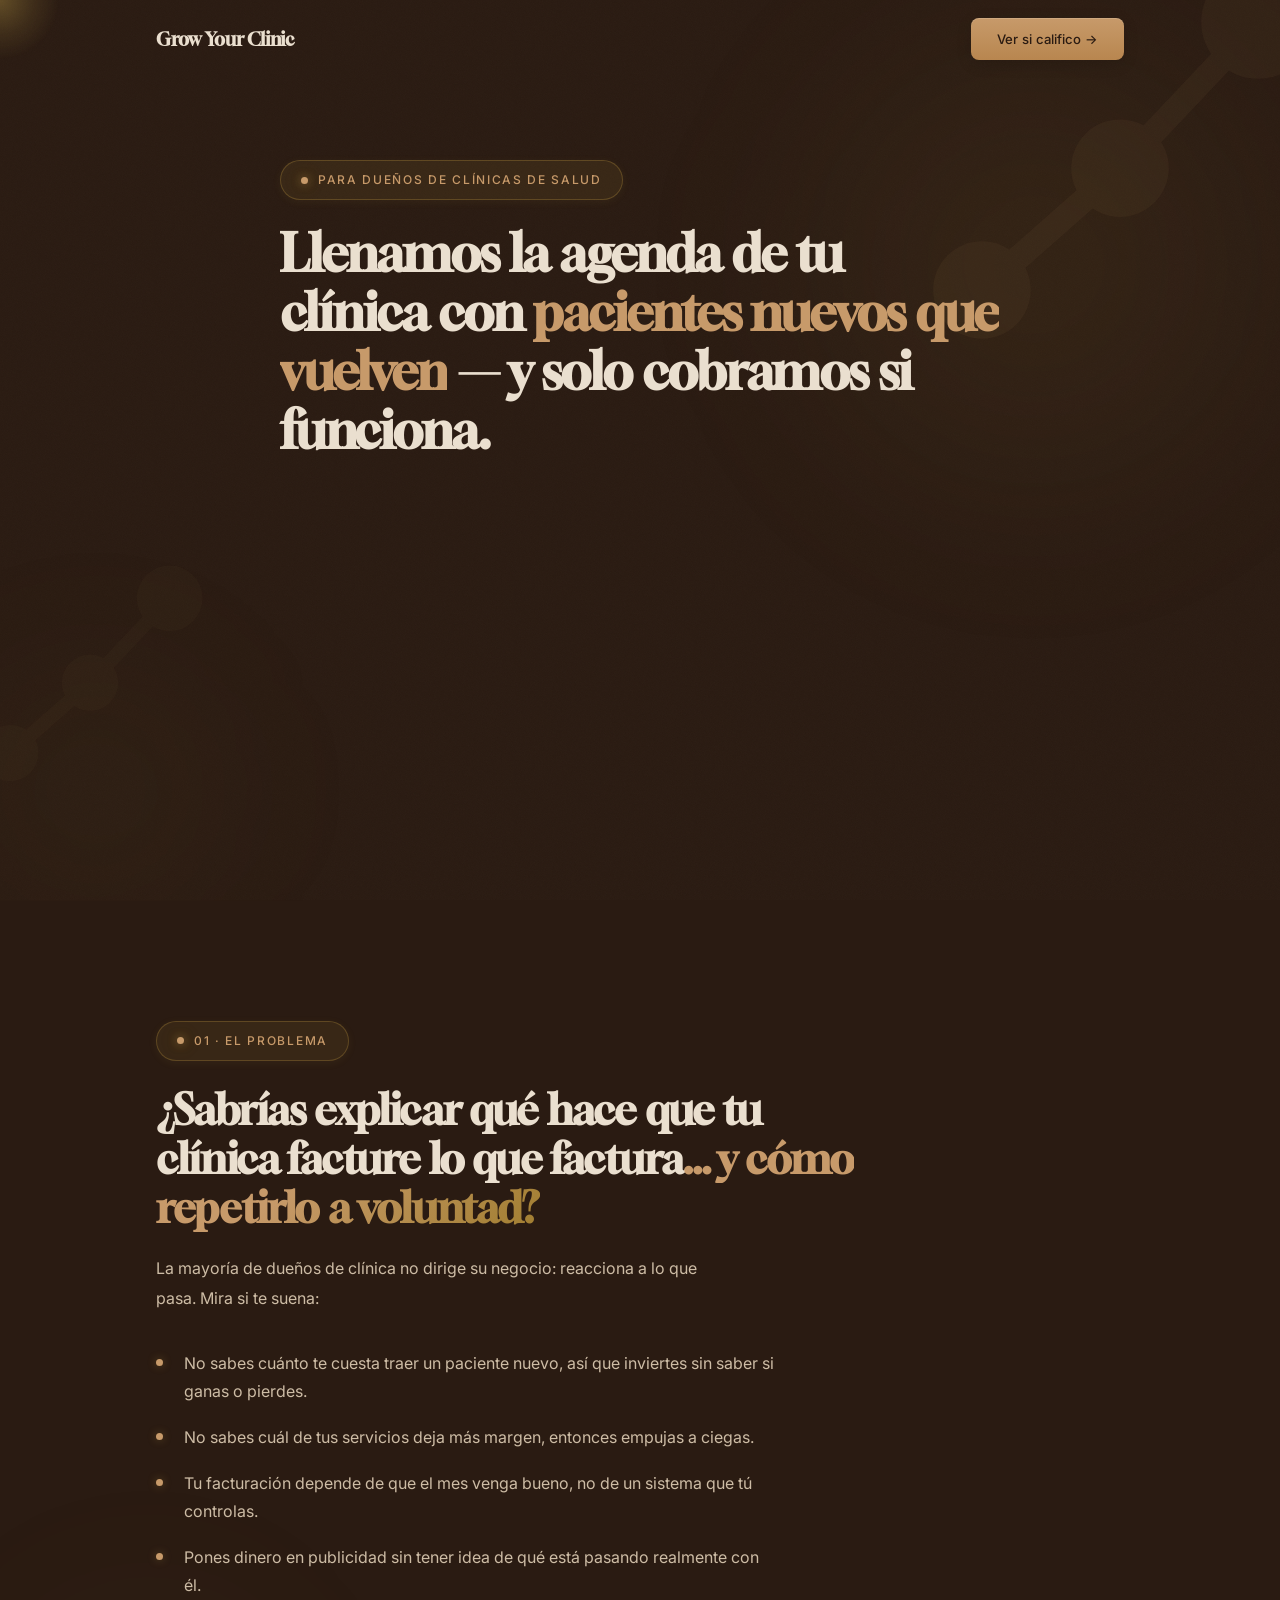
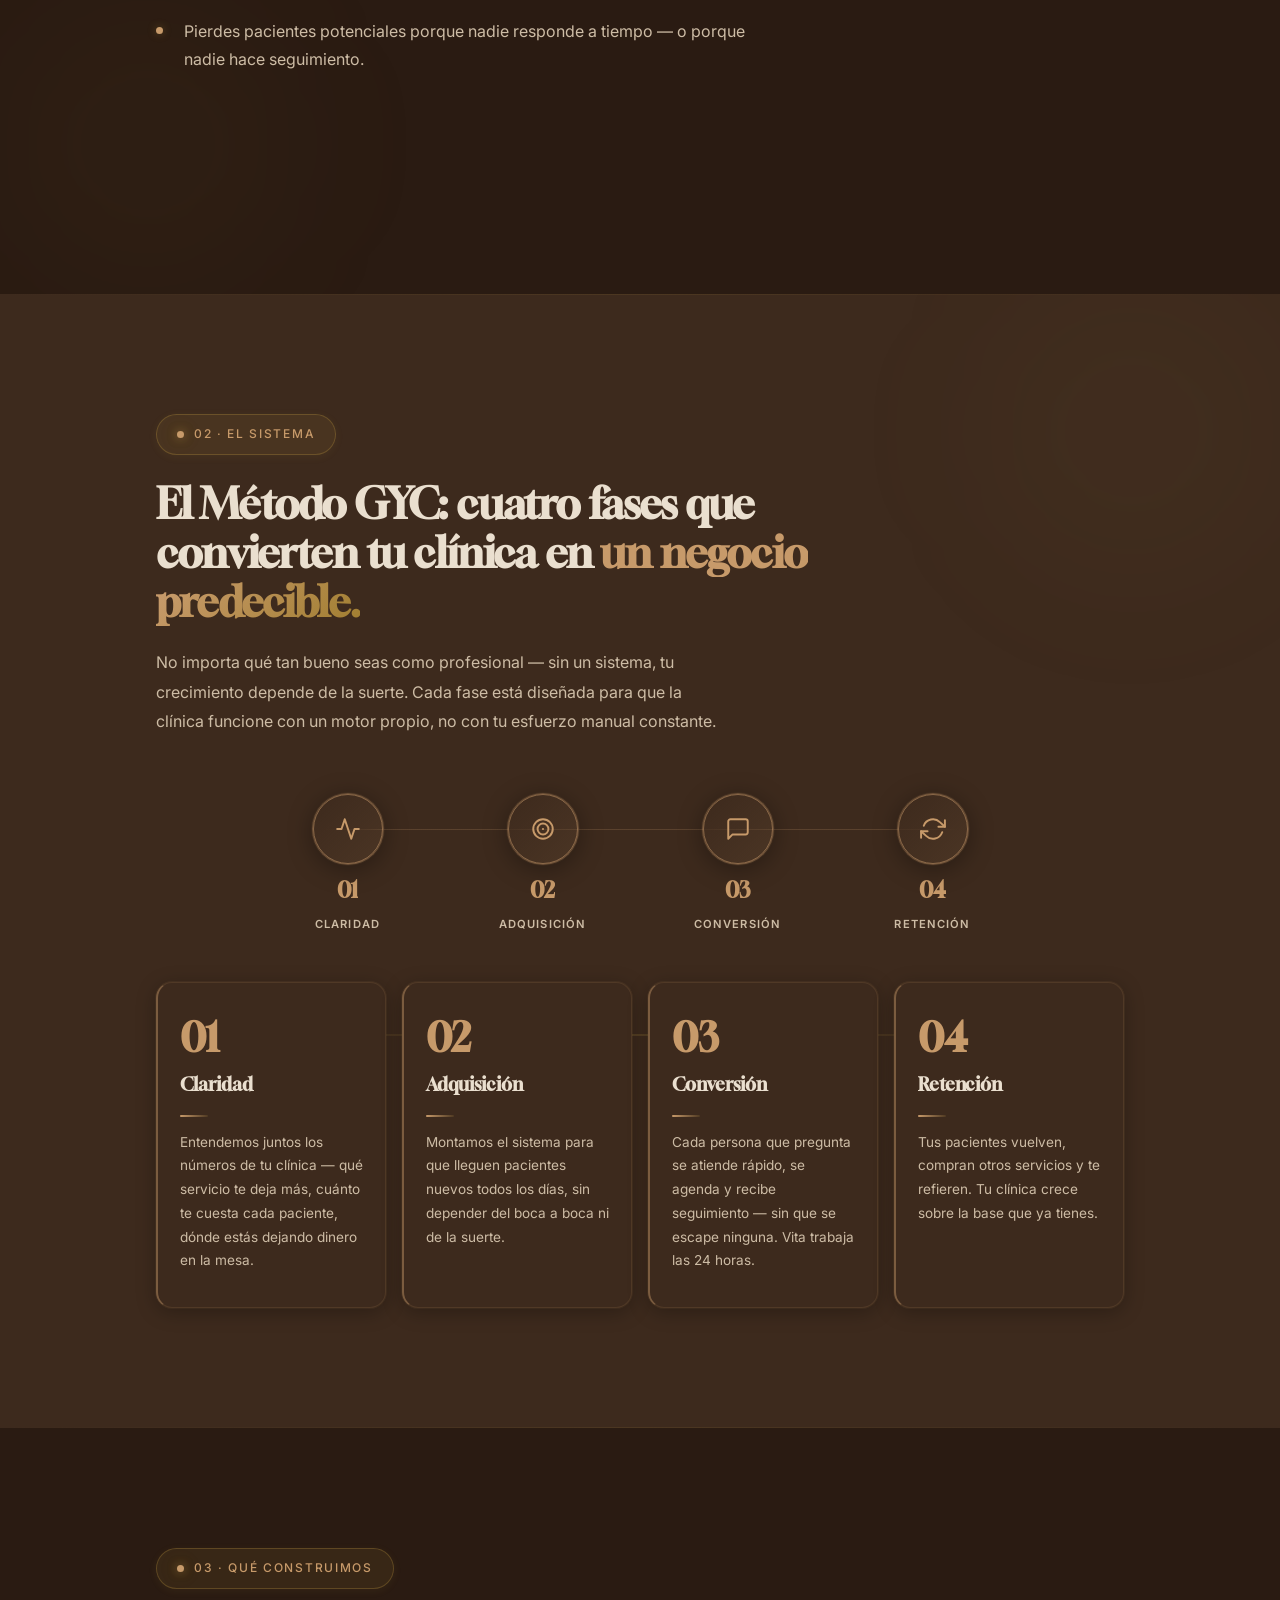
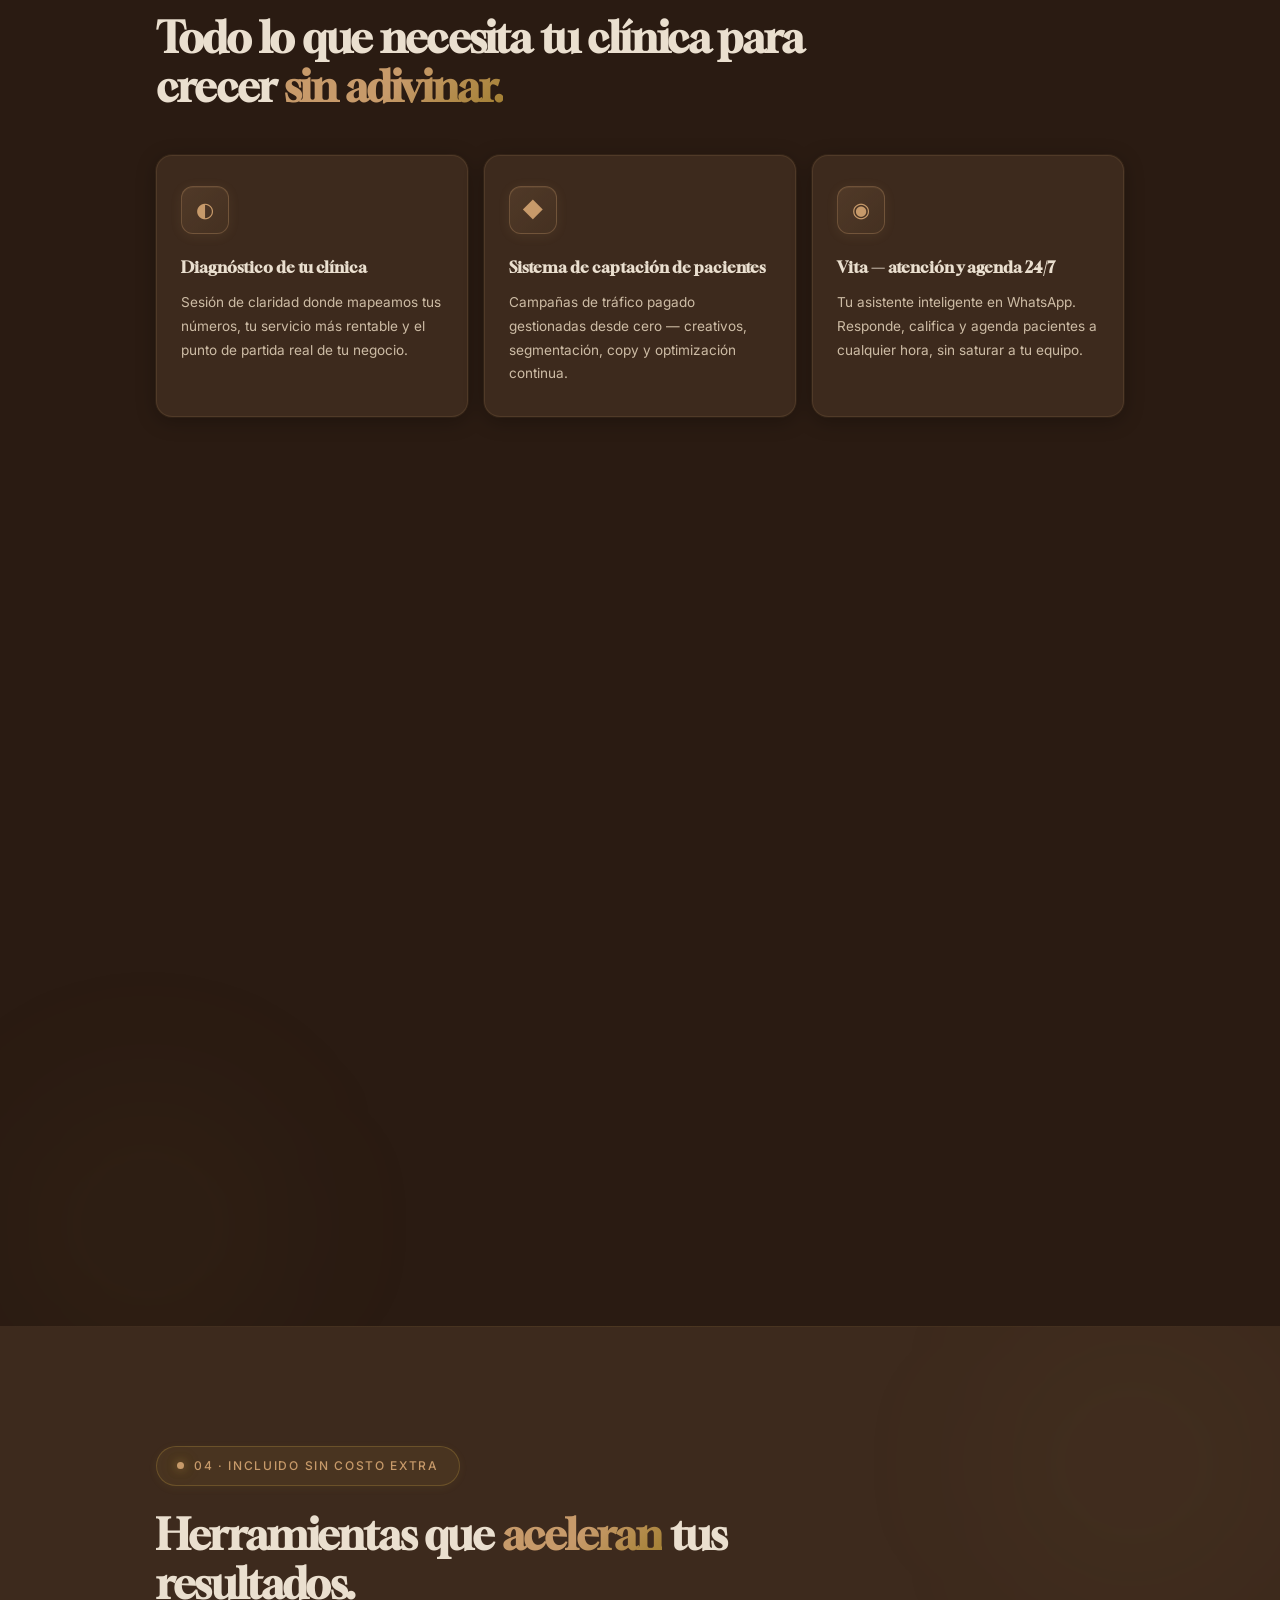
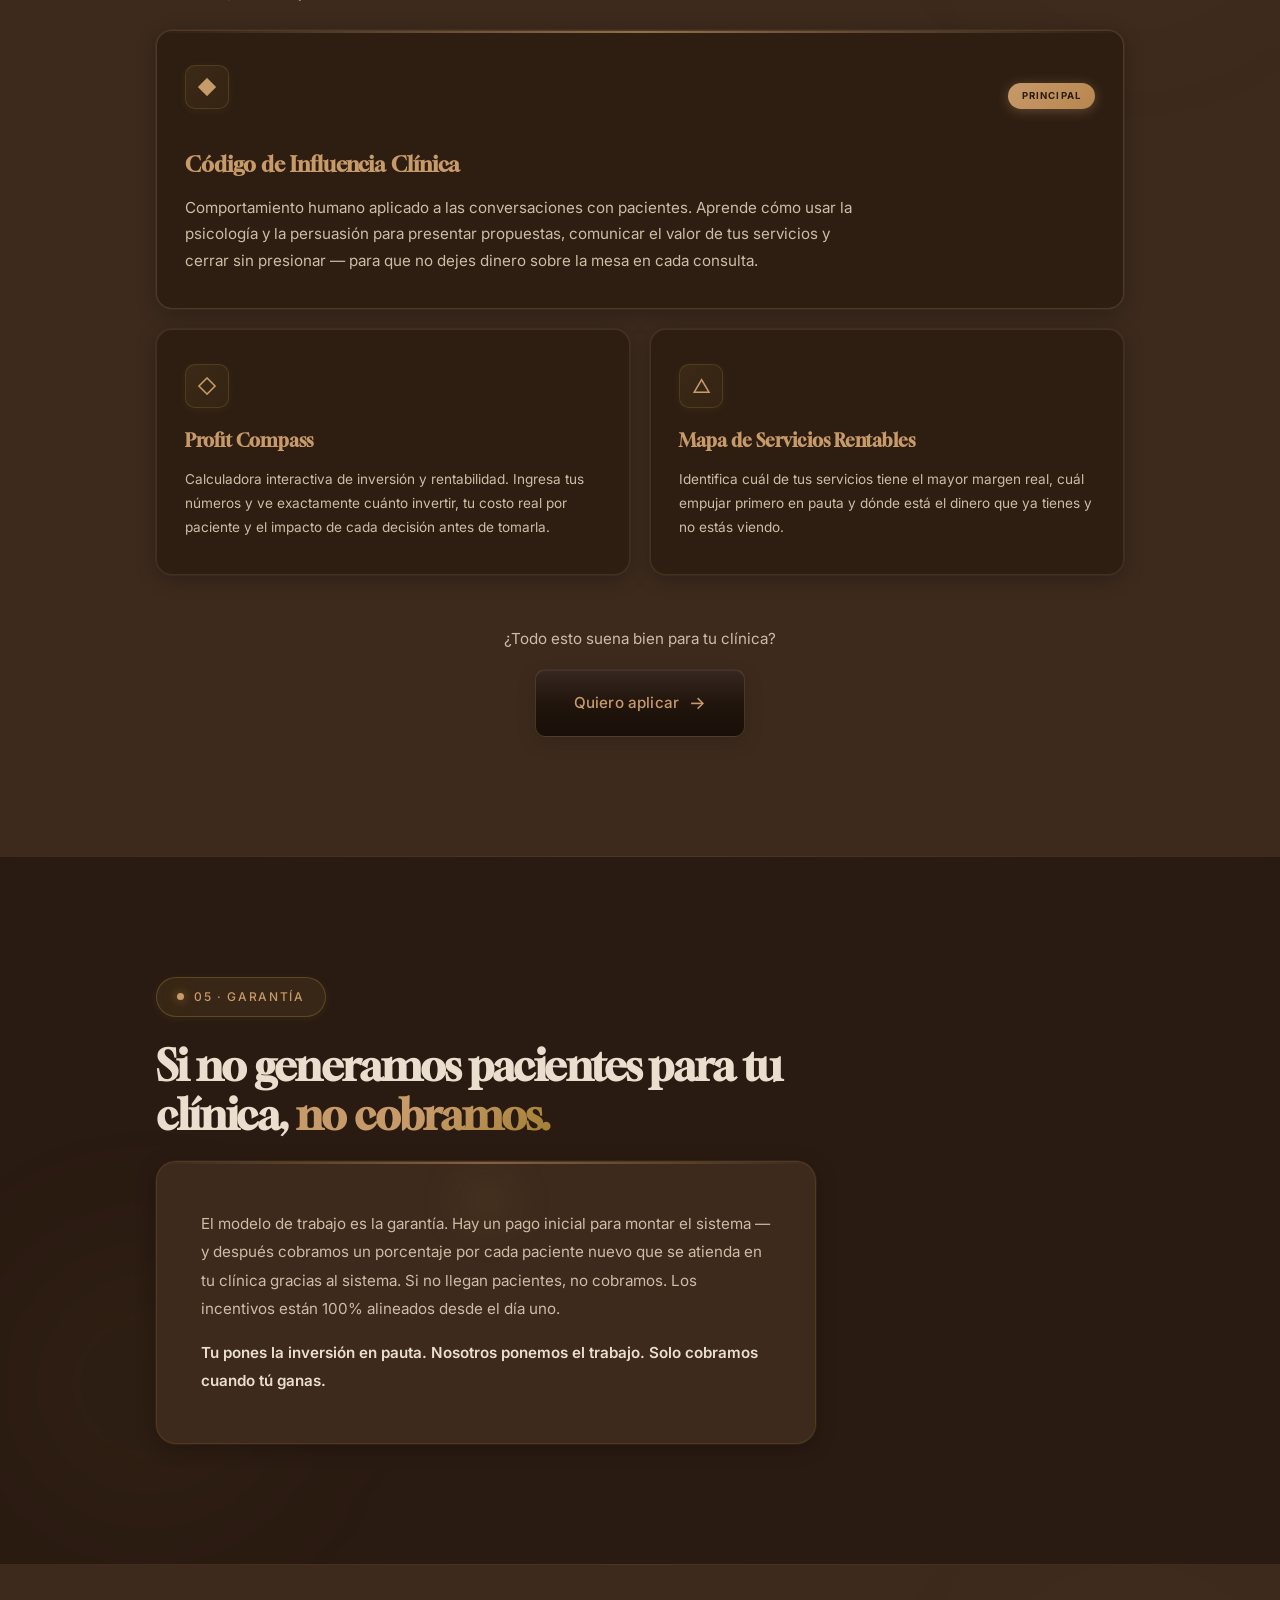
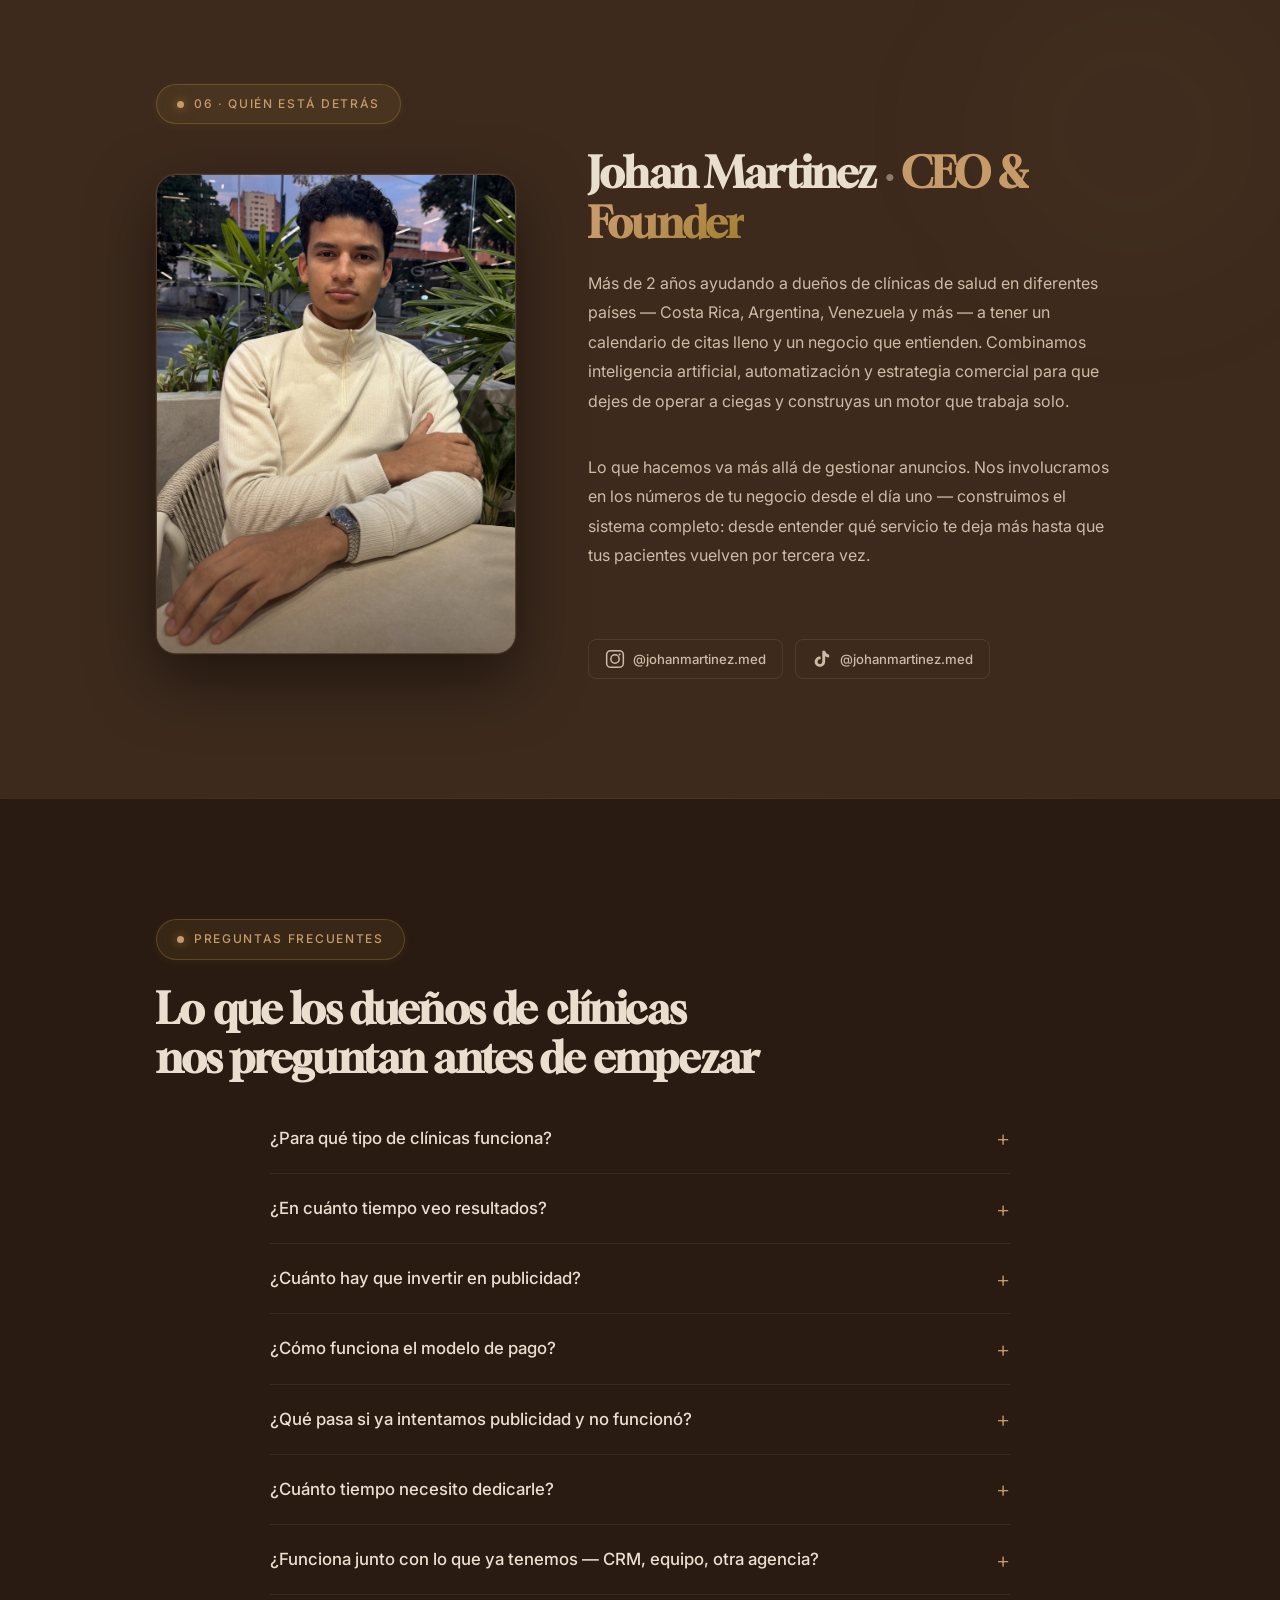
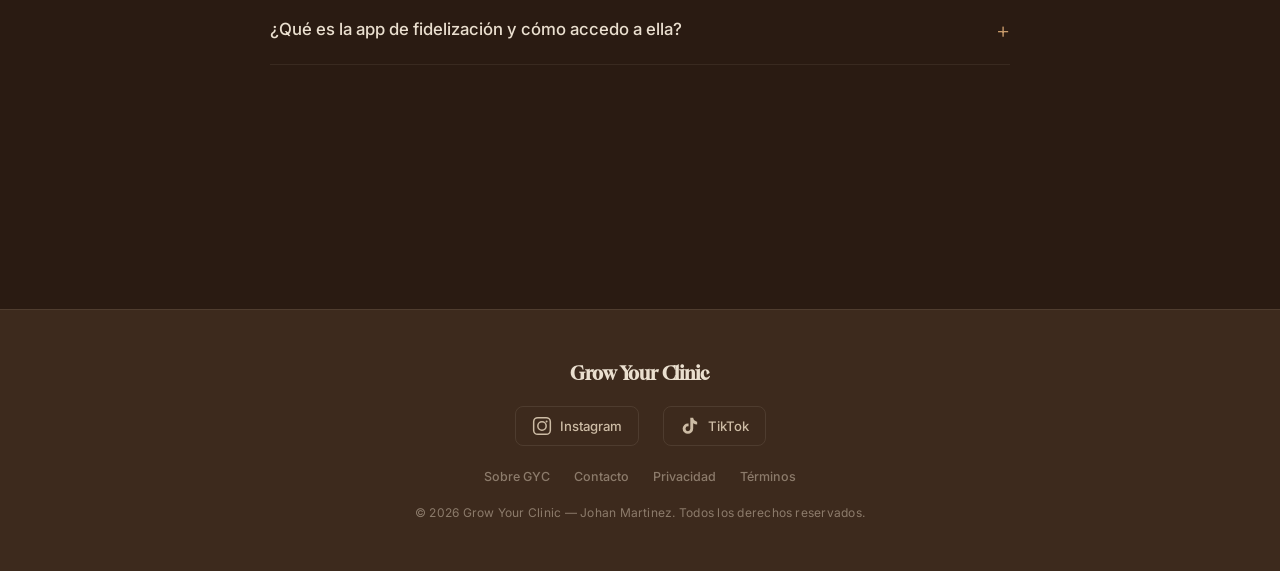
==== commit a49dc487: "feat: motion graphic, CTAs, Johan bio, fix iconos emoji - Journey graphic animado en sección Sistema" ====
--- a/rebranding/index.html
+++ b/rebranding/index.html
@@ -161,7 +161,7 @@
           <span class="hero__stat-sep">&middot;</span>
           <div class="hero__stat">
             <span class="hero__stat-dot"></span>
-            <span>Solo 3 cupos activos</span>
+            <span>Tráfico pagado y automatización</span>
           </div>
         </div>
       </div>
@@ -206,6 +206,58 @@
       <p class="sec__p reveal" data-d="0.15">
         No importa qué tan bueno seas como profesional — sin un sistema, tu crecimiento depende de la suerte. Cada fase está diseñada para que la clínica funcione con un motor propio, no con tu esfuerzo manual constante.
       </p>
+
+      <!-- MOTION GRAPHIC -->
+      <div class="jg-wrap reveal" data-d="0.2">
+        <div class="jg-track">
+          <div class="jg-track__dot"></div>
+          <div class="jg-track__dot jg-track__dot--2"></div>
+          <div class="jg-track__dot jg-track__dot--3"></div>
+        </div>
+        <div class="jg">
+          <div class="jg__node">
+            <div class="jg__circle">
+              <svg class="jg__icon" viewBox="0 0 24 24" fill="none" stroke="currentColor" stroke-width="1.8" stroke-linecap="round" stroke-linejoin="round">
+                <polyline points="22 12 18 12 15 21 9 3 6 12 2 12"/>
+              </svg>
+            </div>
+            <span class="jg__num">01</span>
+            <span class="jg__label">Claridad</span>
+          </div>
+          <div class="jg__node">
+            <div class="jg__circle">
+              <svg class="jg__icon" viewBox="0 0 24 24" fill="none" stroke="currentColor" stroke-width="1.8" stroke-linecap="round">
+                <circle cx="12" cy="12" r="9"/>
+                <circle cx="12" cy="12" r="5"/>
+                <circle cx="12" cy="12" r="1" fill="currentColor" stroke="none"/>
+              </svg>
+            </div>
+            <span class="jg__num">02</span>
+            <span class="jg__label">Adquisición</span>
+          </div>
+          <div class="jg__node">
+            <div class="jg__circle">
+              <svg class="jg__icon" viewBox="0 0 24 24" fill="none" stroke="currentColor" stroke-width="1.8" stroke-linecap="round" stroke-linejoin="round">
+                <path d="M21 15a2 2 0 0 1-2 2H7l-4 4V5a2 2 0 0 1 2-2h14a2 2 0 0 1 2 2z"/>
+              </svg>
+            </div>
+            <span class="jg__num">03</span>
+            <span class="jg__label">Conversión</span>
+          </div>
+          <div class="jg__node">
+            <div class="jg__circle">
+              <svg class="jg__icon" viewBox="0 0 24 24" fill="none" stroke="currentColor" stroke-width="1.8" stroke-linecap="round" stroke-linejoin="round">
+                <polyline points="23 4 23 10 17 10"/>
+                <polyline points="1 20 1 14 7 14"/>
+                <path d="M3.51 9a9 9 0 0 1 14.85-3.36L23 10M1 14l4.64 4.36A9 9 0 0 0 20.49 15"/>
+              </svg>
+            </div>
+            <span class="jg__num">04</span>
+            <span class="jg__label">Retención</span>
+          </div>
+        </div>
+      </div>
+
       <div class="cards-4">
         <div class="mcard reveal" data-d="0.1">
           <span class="mcard__n">01</span>
@@ -250,7 +302,7 @@
           <p>Sesión de claridad donde mapeamos tus números, tu servicio más rentable y el punto de partida real de tu negocio.</p>
         </div>
         <div class="icard reveal" data-d="0.15">
-          <div class="icard__icon">&#9881;</div>
+          <div class="icard__icon">&#9670;</div>
           <h4 class="icard__t">Sistema de captación de pacientes</h4>
           <p>Campañas de tráfico pagado gestionadas desde cero — creativos, segmentación, copy y optimización continua.</p>
         </div>
@@ -274,6 +326,10 @@
           <h4 class="icard__t">Retención y reseñas</h4>
           <p>Recordatorios automáticos, mensajes post-consulta y solicitud de reseñas. Tus pacientes vuelven y te refieren.</p>
         </div>
+      </div>
+
+      <div class="sec__cta reveal" data-d="0.1">
+        <a href="#" class="btn btn--gold open-survey" onclick="event.preventDefault();openM();">Ver si mi clínica califica <span class="btn__arrow">&rarr;</span></a>
       </div>
 
       <!-- PLUS -->
@@ -325,6 +381,10 @@
         </div>
       </div>
     </div>
+      <div class="sec__cta-soft reveal" data-d="0.15">
+        <p class="sec__cta-soft__p">¿Todo esto suena bien para tu clínica?</p>
+        <a href="#" class="btn btn--gold open-survey" onclick="event.preventDefault();openM();">Quiero aplicar <span class="btn__arrow">&rarr;</span></a>
+      </div>
   </section>
 
   <!-- ====== 05 · GARANTÍA ====== -->
@@ -359,10 +419,10 @@
             Johan Martinez <span class="about__sep">·</span> <span class="gold">CEO & Founder</span>
           </h2>
           <p class="sec__p reveal" data-d="0.15">
-            Más de 2 años ayudando a dueños de clínicas de salud a llenar sus meses con pacientes. Combinamos inteligencia artificial, automatización y estrategia de negocio para que dejes de operar a ciegas y tengas un motor comercial predecible que llene tu calendario de citas.
+            Más de 2 años ayudando a dueños de clínicas de salud en diferentes países — Costa Rica, Argentina, Venezuela y más — a tener un calendario de citas lleno y un negocio que entienden. Combinamos inteligencia artificial, automatización y estrategia comercial para que dejes de operar a ciegas y construyas un motor que trabaja solo.
           </p>
           <p class="sec__p reveal" data-d="0.2">
-            No somos una agencia de marketing genérica. Nos involucramos en los números de tu negocio desde el día uno — no solo traemos pacientes, te damos las herramientas para que pienses y decidas como empresario.
+            Lo que hacemos va más allá de gestionar anuncios. Nos involucramos en los números de tu negocio desde el día uno — construimos el sistema completo: desde entender qué servicio te deja más hasta que tus pacientes vuelven por tercera vez.
           </p>
           <div class="about__social reveal" data-d="0.25">
             <a href="https://www.instagram.com/johanmartinez.med/" target="_blank" rel="noopener" class="foot__link">
@@ -418,6 +478,9 @@
           <p class="faq__a">Desarrollamos tu propia app bajo el nombre de tu clínica, con dominio propio — un espacio cerrado y personalizado donde tus pacientes reciben recomendaciones exclusivas, acceso anticipado a servicios y seguimiento directo entre citas. No es una plataforma genérica: es un desarrollo a medida, construido específicamente para tu marca. Convierte pacientes ocasionales en pacientes de por vida y eleva toda la experiencia de atención. Es un servicio exclusivo para quienes cumplen con ciertos criterios del programa y quieren ir más allá en conversión, atención y experiencia del paciente.</p>
         </details>
       </div>
+      <div class="sec__cta reveal" data-d="0.1">
+        <a href="#" class="btn btn--gold open-survey" onclick="event.preventDefault();openM();">Ver si mi clínica califica <span class="btn__arrow">&rarr;</span></a>
+      </div>
     </div>
   </section>
 
--- a/rebranding/css/styles.css
+++ b/rebranding/css/styles.css
@@ -1015,9 +1015,105 @@
 .bcard--main p { font-size: 0.95rem; max-width: 680px; }
 .bcard-row { margin-top: 0; }
 
+/* Force text rendering on unicode symbols */
+.icard__icon { font-variant-emoji: text; }
+
+/* ---- JOURNEY GRAPHIC ---- */
+.jg-wrap {
+  position: relative; max-width: 820px;
+  margin: 56px auto 48px; padding: 0 20px;
+}
+.jg-track {
+  position: absolute; top: 36px; left: 11%; right: 11%;
+  height: 1px;
+  background: linear-gradient(to right,
+    transparent, rgba(199,154,106,0.22) 10%,
+    rgba(199,154,106,0.22) 90%, transparent);
+  z-index: 0; overflow: visible;
+}
+.jg-track__dot {
+  width: 8px; height: 8px; border-radius: 50%;
+  background: var(--gold);
+  box-shadow: 0 0 10px rgba(199,154,106,0.9), 0 0 22px rgba(199,154,106,0.5);
+  position: absolute; top: -4px; left: 0; opacity: 0;
+  animation: trackDot 3s linear infinite;
+}
+.jg-track__dot--2 { animation-delay: 1s; }
+.jg-track__dot--3 { animation-delay: 2s; }
+@keyframes trackDot {
+  0%   { left: 0%;   opacity: 0; transform: scale(0.3); }
+  8%   { opacity: 1; transform: scale(1); }
+  92%  { opacity: 1; transform: scale(1); }
+  100% { left: 100%; opacity: 0; transform: scale(0.3); }
+}
+.jg {
+  display: flex; align-items: flex-start;
+  justify-content: space-between; position: relative; z-index: 2;
+}
+.jg__node {
+  display: flex; flex-direction: column;
+  align-items: center; gap: 14px; width: 25%;
+}
+.jg__circle {
+  width: 72px; height: 72px; border-radius: 50%;
+  background: linear-gradient(135deg, var(--gyc-espresso-2) 0%, rgba(199,154,106,0.1) 100%);
+  border: 1px solid rgba(199,154,106,0.3);
+  display: flex; align-items: center; justify-content: center;
+  position: relative;
+  box-shadow: 0 4px 24px rgba(0,0,0,0.35), 0 0 0 1px rgba(199,154,106,0.07);
+  transition: border-color 0.4s var(--out), box-shadow 0.4s;
+  cursor: default;
+}
+.jg__circle::after {
+  content: ''; position: absolute; inset: 0; border-radius: 50%;
+  border: 1px solid rgba(199,154,106,0.55);
+  animation: nodeRingPulse 3s ease-out infinite; pointer-events: none;
+}
+.jg__node:nth-child(1) .jg__circle::after { animation-delay: 0s; }
+.jg__node:nth-child(2) .jg__circle::after { animation-delay: 0.75s; }
+.jg__node:nth-child(3) .jg__circle::after { animation-delay: 1.5s; }
+.jg__node:nth-child(4) .jg__circle::after { animation-delay: 2.25s; }
+@keyframes nodeRingPulse {
+  0%   { inset: 0;     border-color: rgba(199,154,106,0.55); opacity: 1; }
+  100% { inset: -18px; border-color: rgba(199,154,106,0);    opacity: 0; }
+}
+.jg__circle:hover {
+  border-color: rgba(199,154,106,0.65);
+  box-shadow: 0 4px 24px rgba(0,0,0,0.35), 0 0 32px rgba(199,154,106,0.14), 0 0 0 1px rgba(199,154,106,0.2);
+}
+.jg__icon { width: 26px; height: 26px; color: var(--gold); }
+.jg__num {
+  font-family: var(--d); font-weight: 600; font-size: 1.4rem;
+  background: linear-gradient(135deg, var(--gold-b), var(--gold));
+  -webkit-background-clip: text; -webkit-text-fill-color: transparent;
+  background-clip: text; line-height: 1;
+}
+.jg__label {
+  font-family: var(--l); font-size: 0.7rem; font-weight: 600;
+  color: var(--fg-soft); letter-spacing: 0.1em;
+  text-transform: uppercase; text-align: center;
+}
+
+/* ---- SECTION CTAs ---- */
+.sec__cta { margin-top: 56px; display: flex; justify-content: center; }
+.sec__cta-soft {
+  margin-top: 52px; display: flex; flex-direction: column;
+  align-items: center; gap: 18px; text-align: center;
+}
+.sec__cta-soft__p {
+  font-family: var(--l); font-size: 0.95rem;
+  color: var(--fg-soft); max-width: 420px; line-height: 1.6;
+}
+
 @media (max-width: 768px) {
   .plus-row { grid-template-columns: 1fr; }
   .hero__stats { gap: 12px; }
   .hero__stat-sep { display: none; }
   .bcard--main .bcard__t { font-size: 1.15rem; }
-}
+  .jg-wrap { margin: 40px auto 32px; padding: 0; }
+  .jg-track { display: none; }
+  .jg { flex-wrap: wrap; justify-content: center; gap: 28px; }
+  .jg__node { width: calc(50% - 14px); }
+  .sec__cta { margin-top: 44px; }
+  .sec__cta-soft { margin-top: 40px; }
+}
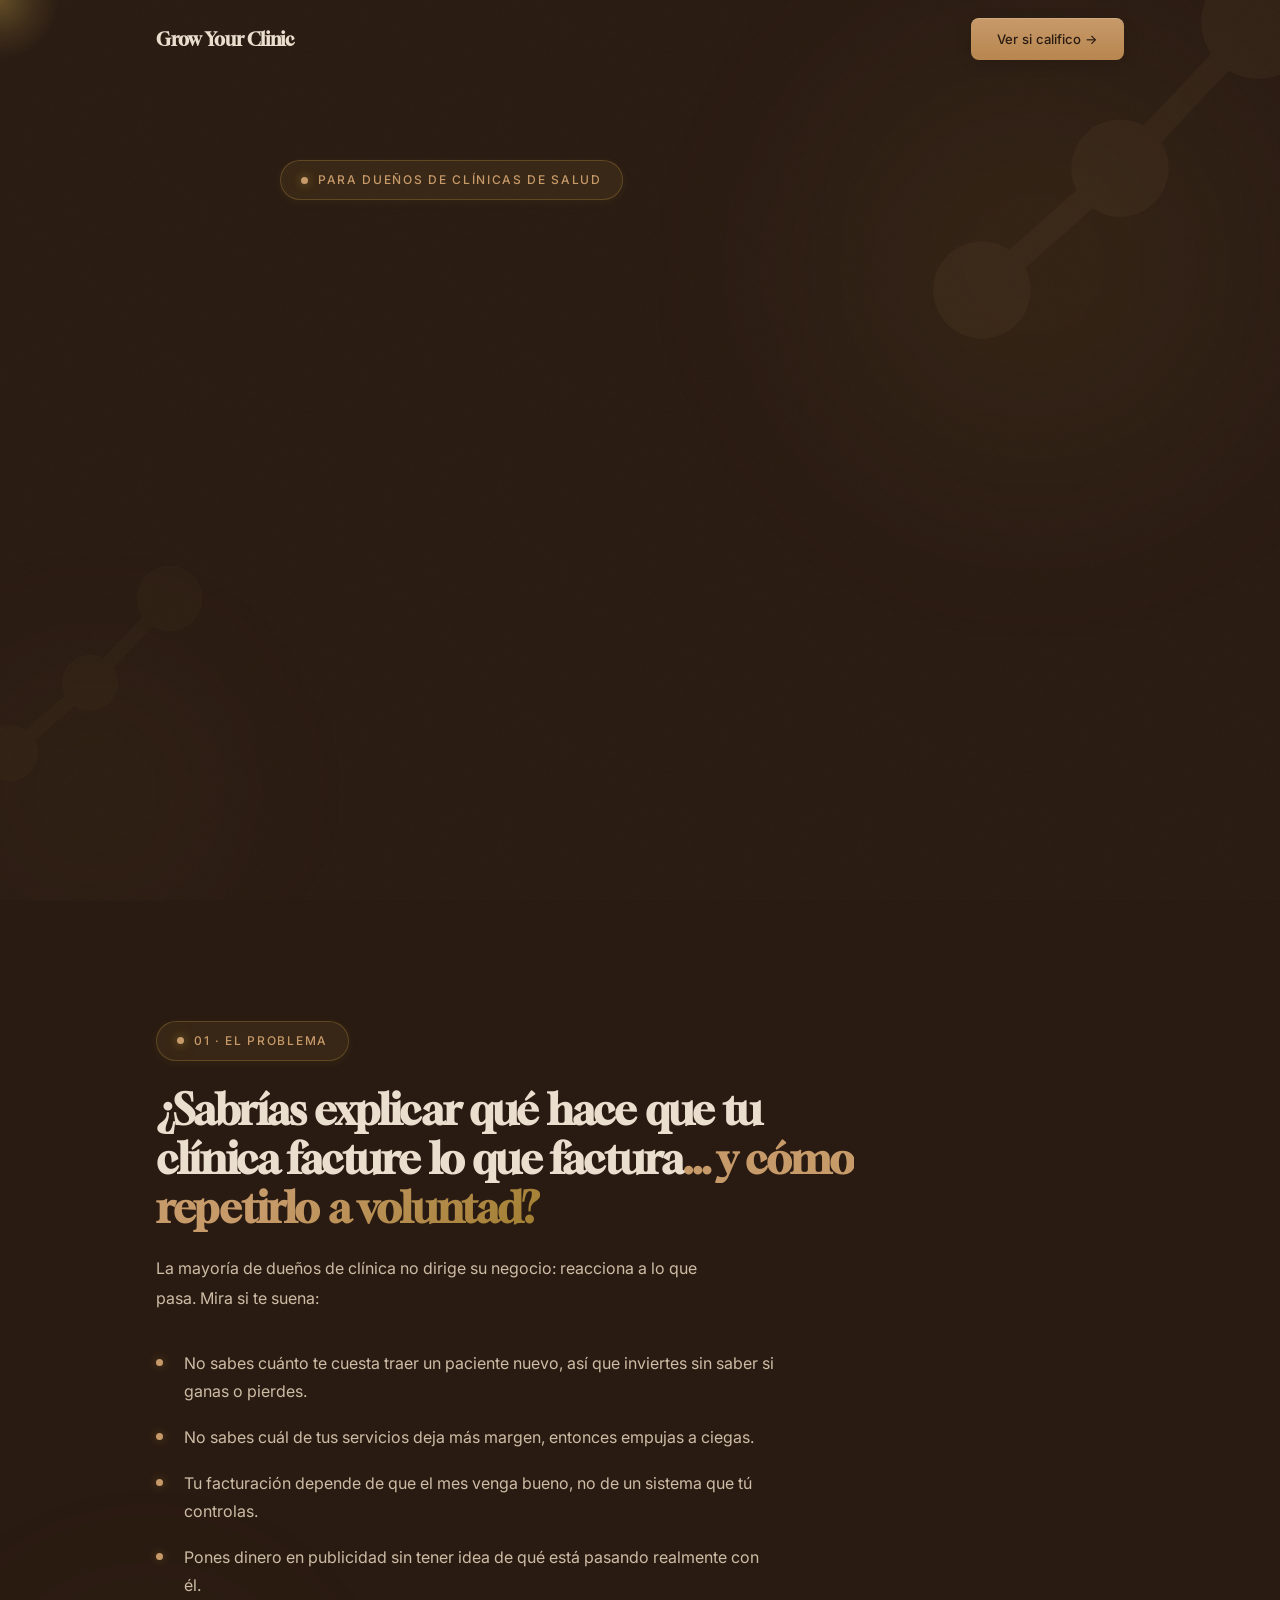
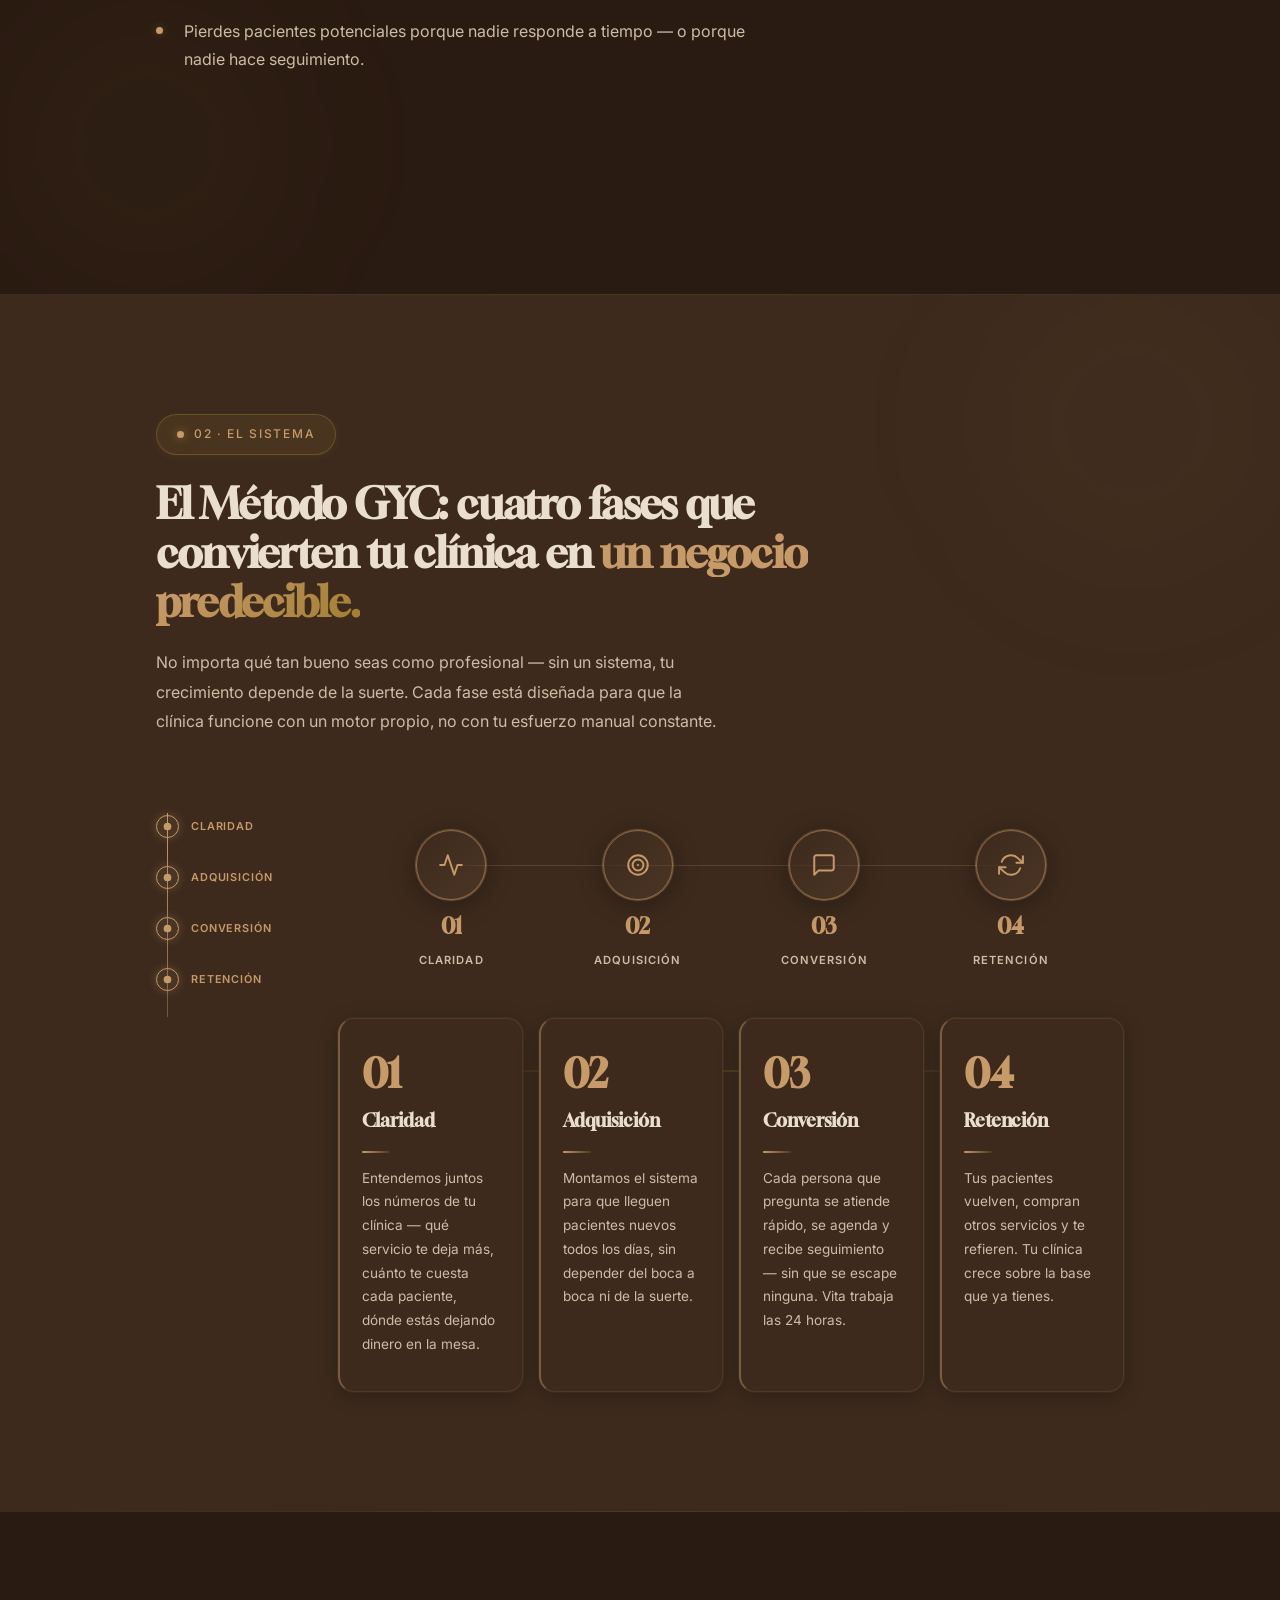
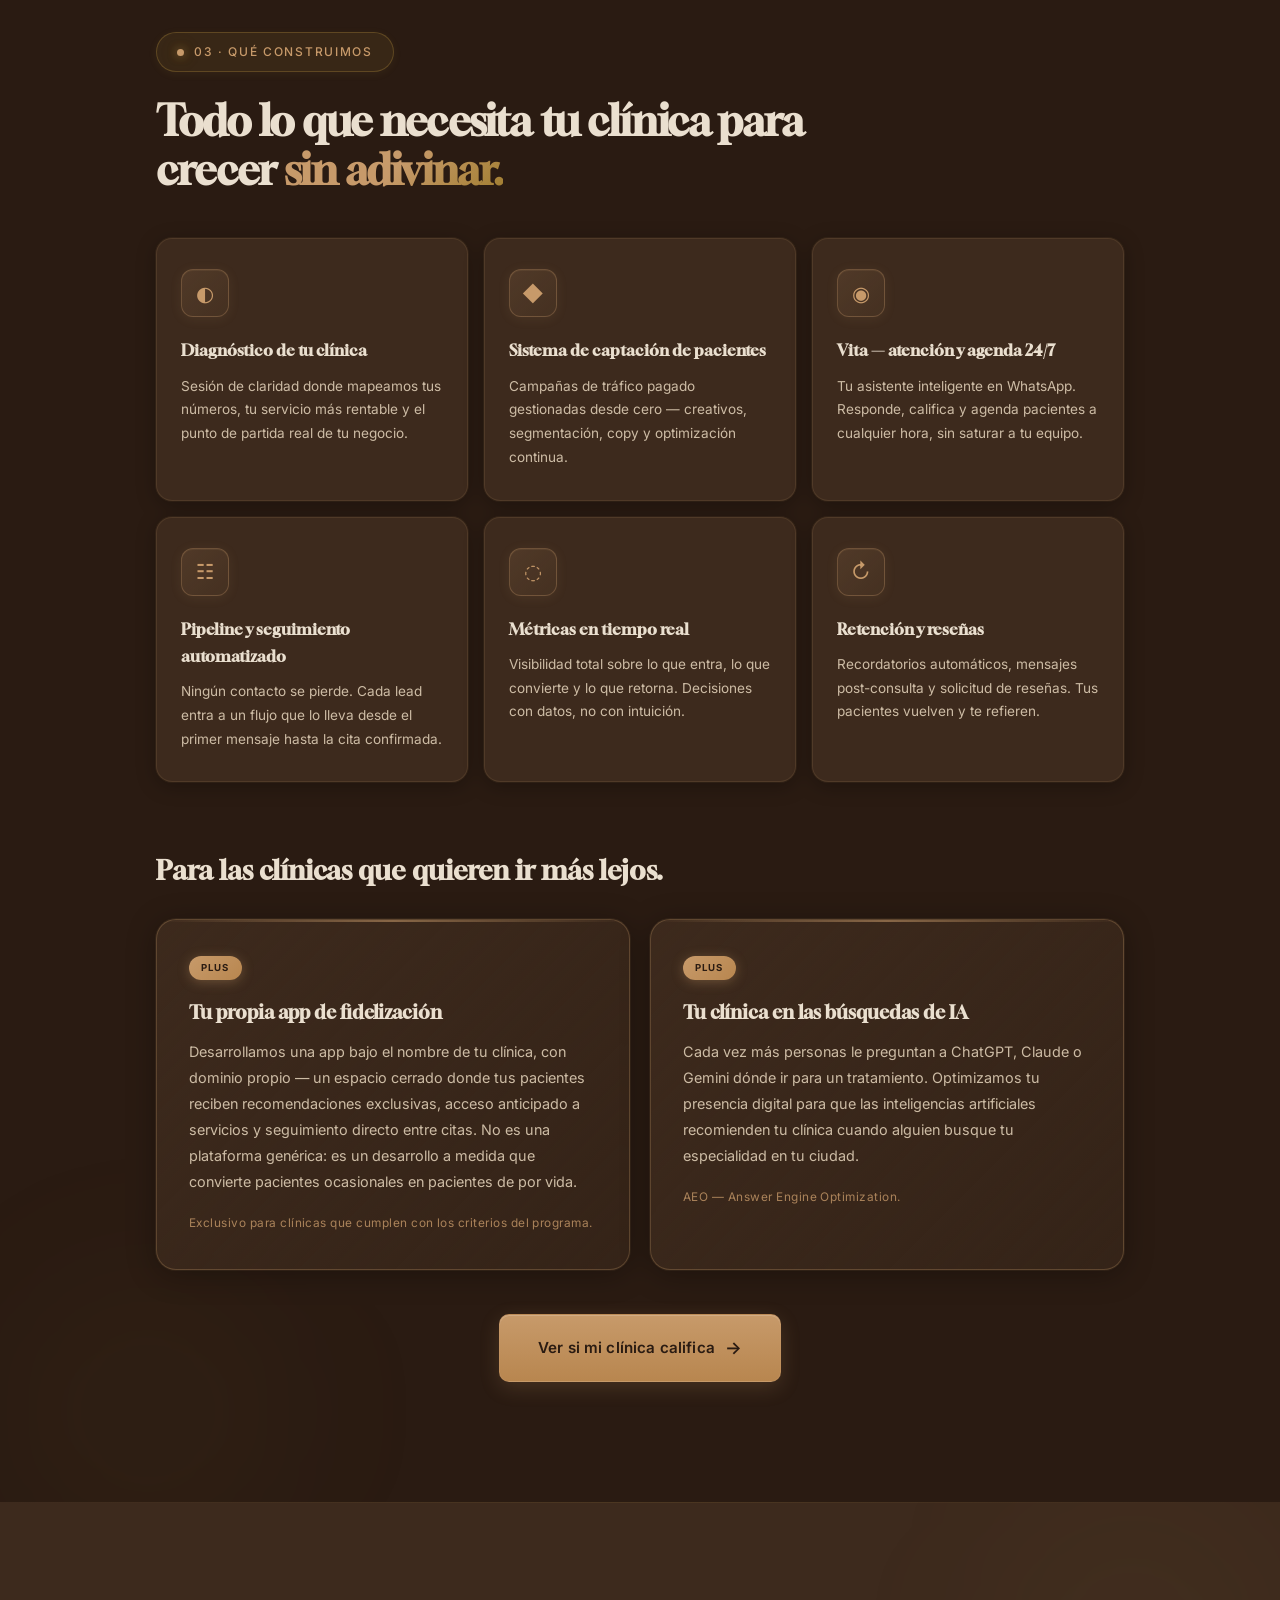
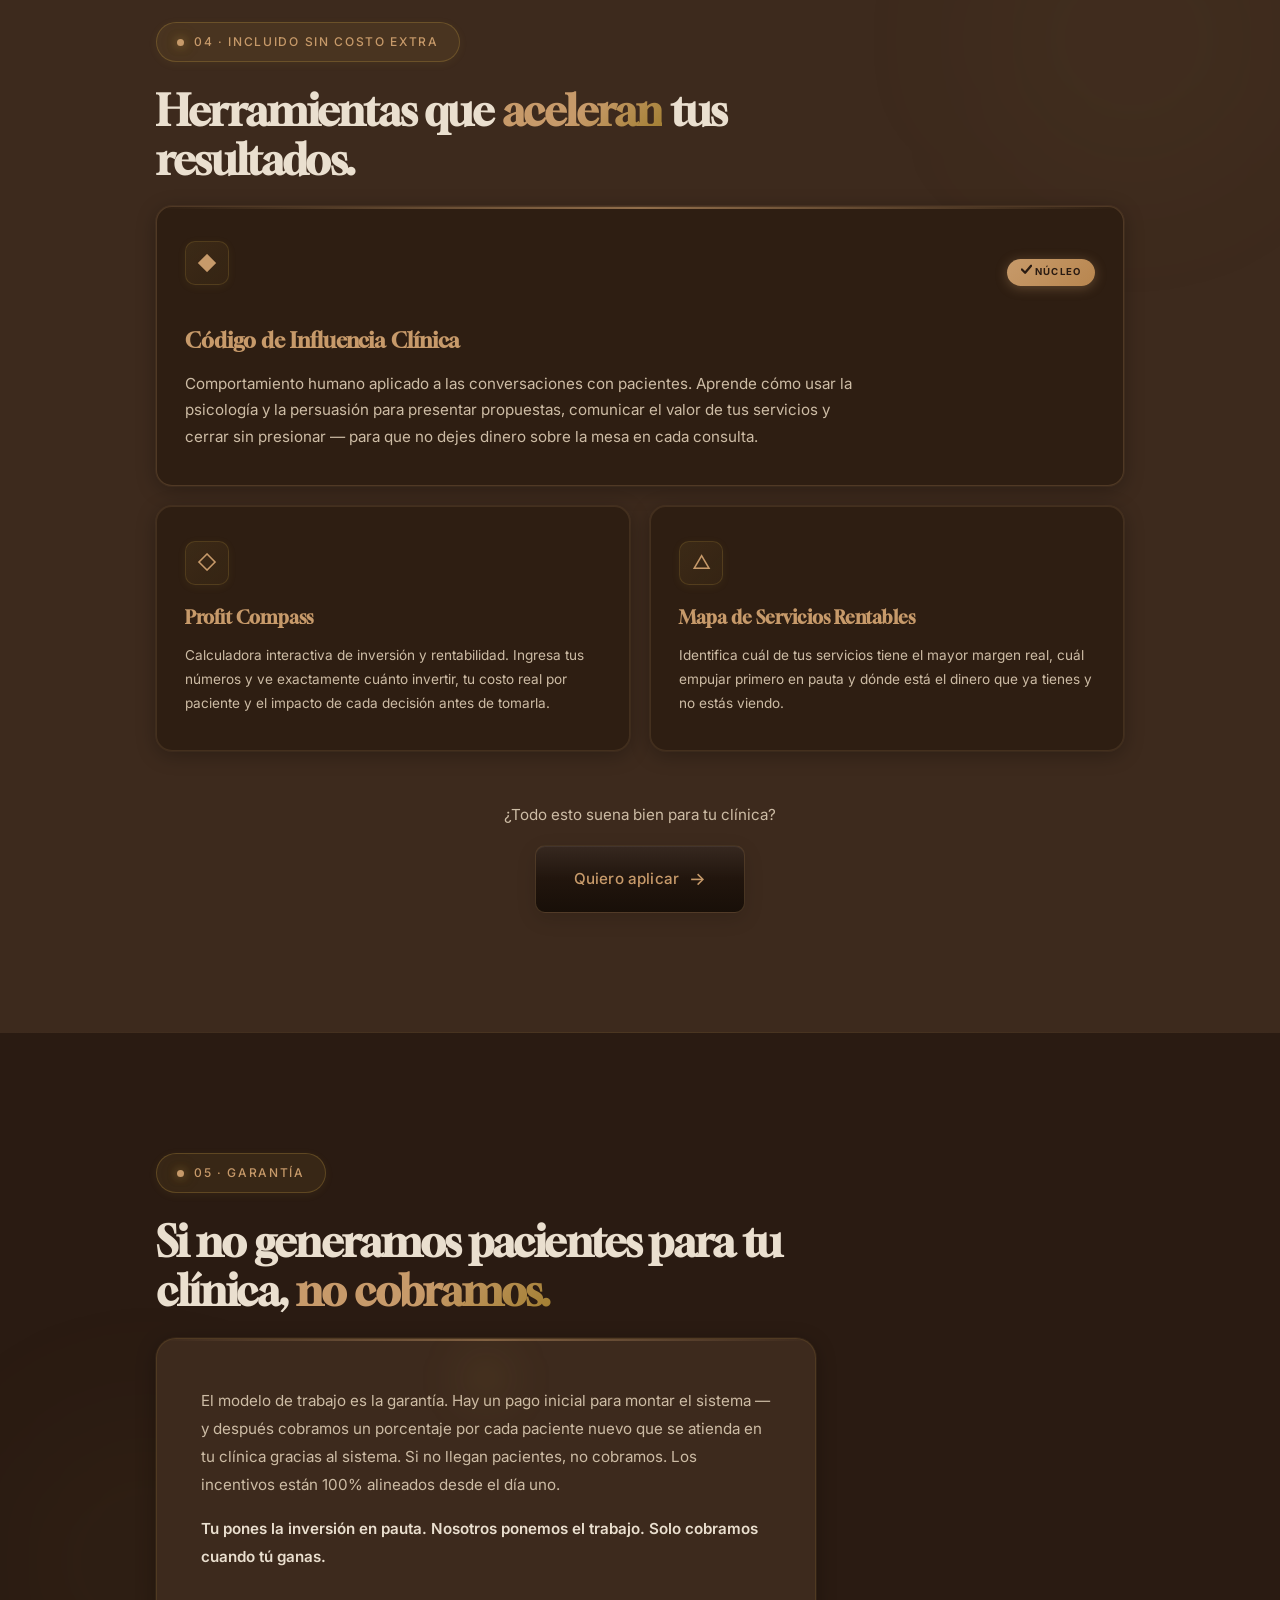
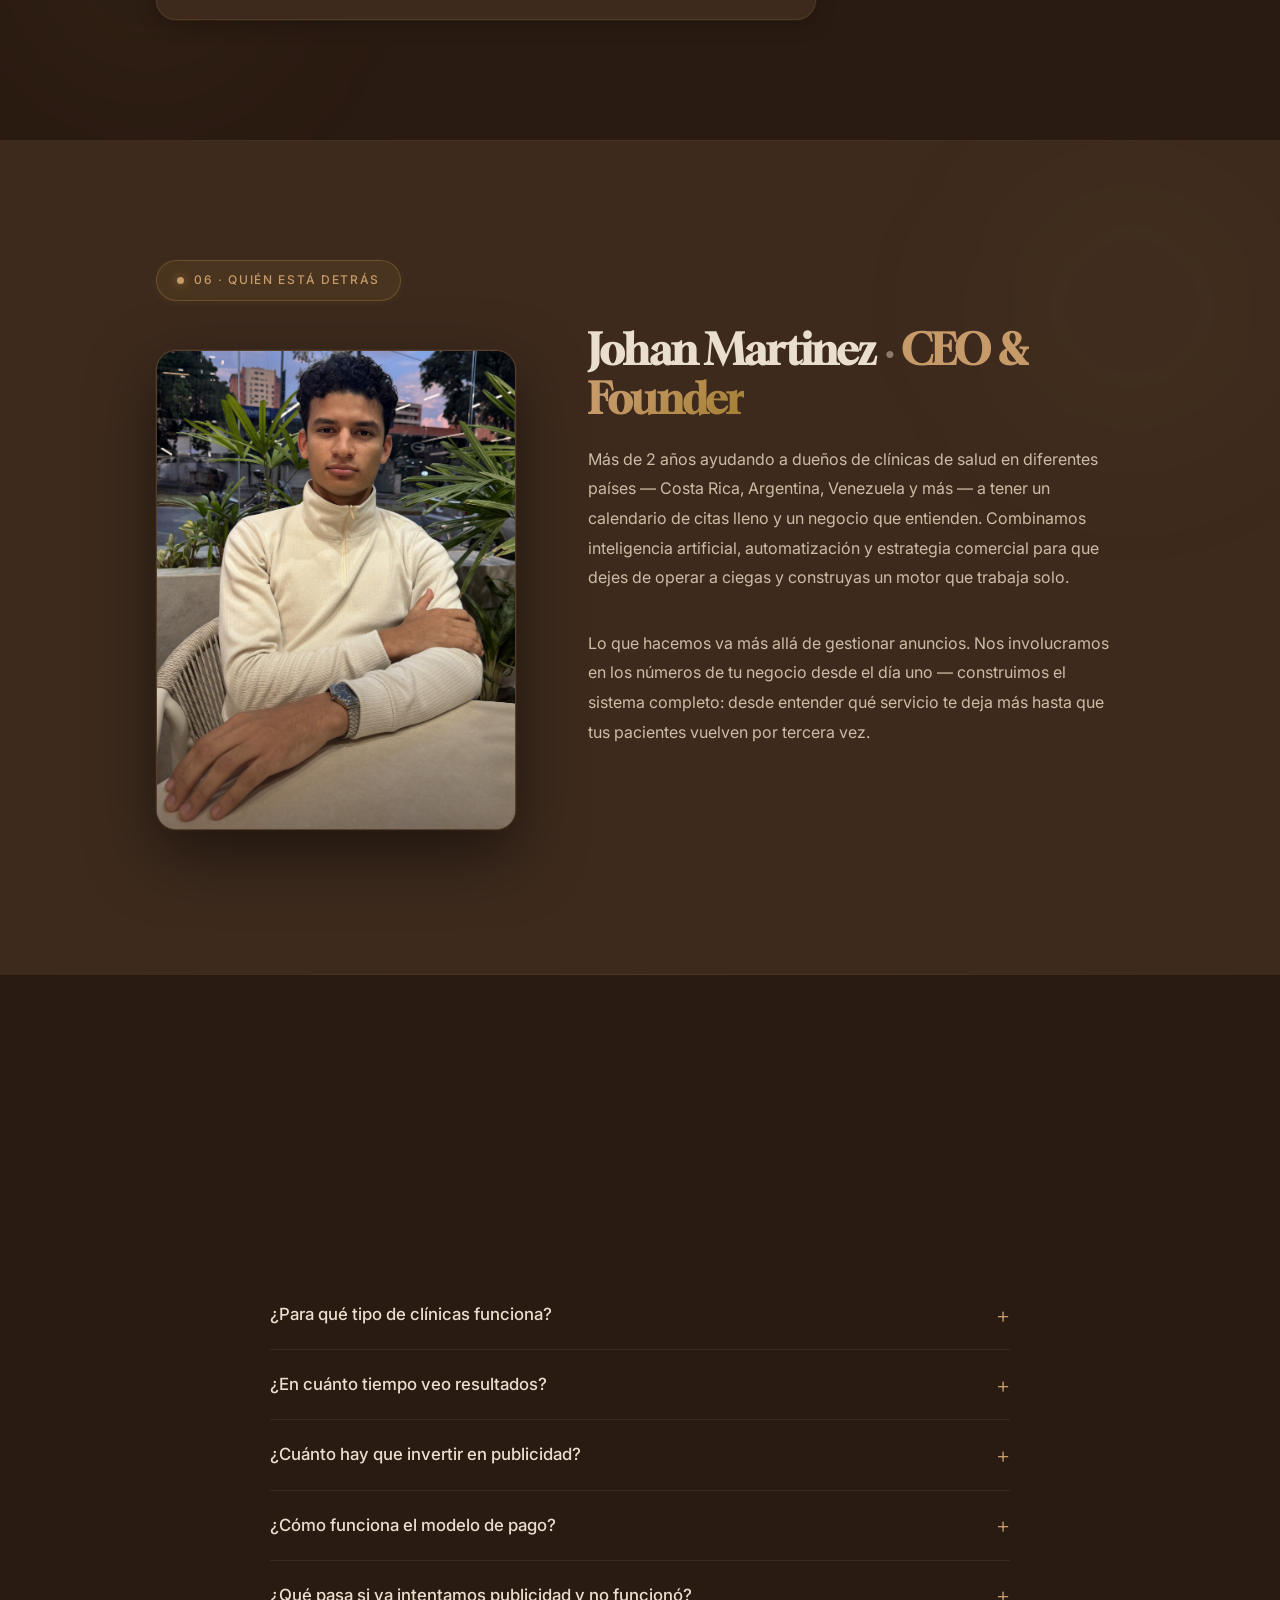
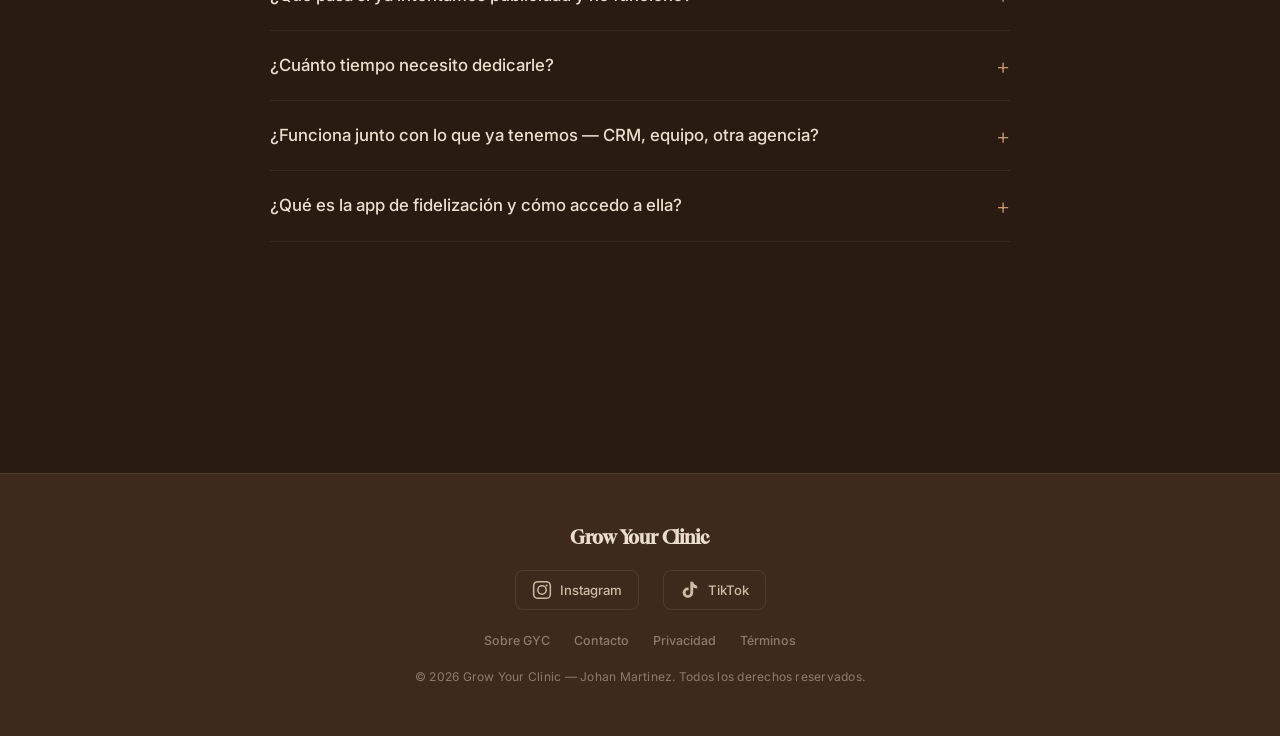
==== commit fd059275: "feat(rebranding): sticky timeline sistema + plus-header + gold-inv CTAs + badge Nucleo - Sistema sec" ====
--- a/rebranding/index.html
+++ b/rebranding/index.html
@@ -207,81 +207,107 @@
         No importa qué tan bueno seas como profesional — sin un sistema, tu crecimiento depende de la suerte. Cada fase está diseñada para que la clínica funcione con un motor propio, no con tu esfuerzo manual constante.
       </p>
 
-      <!-- MOTION GRAPHIC -->
-      <div class="jg-wrap reveal" data-d="0.2">
-        <div class="jg-track">
-          <div class="jg-track__dot"></div>
-          <div class="jg-track__dot jg-track__dot--2"></div>
-          <div class="jg-track__dot jg-track__dot--3"></div>
-        </div>
-        <div class="jg">
-          <div class="jg__node">
-            <div class="jg__circle">
-              <svg class="jg__icon" viewBox="0 0 24 24" fill="none" stroke="currentColor" stroke-width="1.8" stroke-linecap="round" stroke-linejoin="round">
-                <polyline points="22 12 18 12 15 21 9 3 6 12 2 12"/>
-              </svg>
-            </div>
-            <span class="jg__num">01</span>
-            <span class="jg__label">Claridad</span>
-          </div>
-          <div class="jg__node">
-            <div class="jg__circle">
-              <svg class="jg__icon" viewBox="0 0 24 24" fill="none" stroke="currentColor" stroke-width="1.8" stroke-linecap="round">
-                <circle cx="12" cy="12" r="9"/>
-                <circle cx="12" cy="12" r="5"/>
-                <circle cx="12" cy="12" r="1" fill="currentColor" stroke="none"/>
-              </svg>
-            </div>
-            <span class="jg__num">02</span>
-            <span class="jg__label">Adquisición</span>
-          </div>
-          <div class="jg__node">
-            <div class="jg__circle">
-              <svg class="jg__icon" viewBox="0 0 24 24" fill="none" stroke="currentColor" stroke-width="1.8" stroke-linecap="round" stroke-linejoin="round">
-                <path d="M21 15a2 2 0 0 1-2 2H7l-4 4V5a2 2 0 0 1 2-2h14a2 2 0 0 1 2 2z"/>
-              </svg>
-            </div>
-            <span class="jg__num">03</span>
-            <span class="jg__label">Conversión</span>
-          </div>
-          <div class="jg__node">
-            <div class="jg__circle">
-              <svg class="jg__icon" viewBox="0 0 24 24" fill="none" stroke="currentColor" stroke-width="1.8" stroke-linecap="round" stroke-linejoin="round">
-                <polyline points="23 4 23 10 17 10"/>
-                <polyline points="1 20 1 14 7 14"/>
-                <path d="M3.51 9a9 9 0 0 1 14.85-3.36L23 10M1 14l4.64 4.36A9 9 0 0 0 20.49 15"/>
-              </svg>
-            </div>
-            <span class="jg__num">04</span>
-            <span class="jg__label">Retención</span>
-          </div>
-        </div>
-      </div>
-
-      <div class="cards-4">
-        <div class="mcard reveal" data-d="0.1">
-          <span class="mcard__n">01</span>
-          <h3 class="mcard__t">Claridad</h3>
-          <div class="mcard__line"></div>
-          <p>Entendemos juntos los números de tu clínica — qué servicio te deja más, cuánto te cuesta cada paciente, dónde estás dejando dinero en la mesa.</p>
-        </div>
-        <div class="mcard reveal" data-d="0.2">
-          <span class="mcard__n">02</span>
-          <h3 class="mcard__t">Adquisición</h3>
-          <div class="mcard__line"></div>
-          <p>Montamos el sistema para que lleguen pacientes nuevos todos los días, sin depender del boca a boca ni de la suerte.</p>
-        </div>
-        <div class="mcard reveal" data-d="0.3">
-          <span class="mcard__n">03</span>
-          <h3 class="mcard__t">Conversión</h3>
-          <div class="mcard__line"></div>
-          <p>Cada persona que pregunta se atiende rápido, se agenda y recibe seguimiento — sin que se escape ninguna. Vita trabaja las 24 horas.</p>
-        </div>
-        <div class="mcard reveal" data-d="0.4">
-          <span class="mcard__n">04</span>
-          <h3 class="mcard__t">Retención</h3>
-          <div class="mcard__line"></div>
-          <p>Tus pacientes vuelven, compran otros servicios y te refieren. Tu clínica crece sobre la base que ya tienes.</p>
+      <div class="sistema-body">
+        <aside class="sistema-tl">
+          <div class="stl">
+            <div class="stl__fill" id="stl-fill"></div>
+            <div class="stl__item active" data-phase="0">
+              <div class="stl__dot"><div class="stl__dot-inner"></div></div>
+              <span class="stl__label">Claridad</span>
+            </div>
+            <div class="stl__item" data-phase="1">
+              <div class="stl__dot"><div class="stl__dot-inner"></div></div>
+              <span class="stl__label">Adquisición</span>
+            </div>
+            <div class="stl__item" data-phase="2">
+              <div class="stl__dot"><div class="stl__dot-inner"></div></div>
+              <span class="stl__label">Conversión</span>
+            </div>
+            <div class="stl__item" data-phase="3">
+              <div class="stl__dot"><div class="stl__dot-inner"></div></div>
+              <span class="stl__label">Retención</span>
+            </div>
+          </div>
+        </aside>
+
+        <div class="sistema-content">
+          <!-- MOTION GRAPHIC -->
+          <div class="jg-wrap reveal" data-d="0.2">
+            <div class="jg-track">
+              <div class="jg-track__dot"></div>
+              <div class="jg-track__dot jg-track__dot--2"></div>
+              <div class="jg-track__dot jg-track__dot--3"></div>
+            </div>
+            <div class="jg">
+              <div class="jg__node">
+                <div class="jg__circle">
+                  <svg class="jg__icon" viewBox="0 0 24 24" fill="none" stroke="currentColor" stroke-width="1.8" stroke-linecap="round" stroke-linejoin="round">
+                    <polyline points="22 12 18 12 15 21 9 3 6 12 2 12"/>
+                  </svg>
+                </div>
+                <span class="jg__num">01</span>
+                <span class="jg__label">Claridad</span>
+              </div>
+              <div class="jg__node">
+                <div class="jg__circle">
+                  <svg class="jg__icon" viewBox="0 0 24 24" fill="none" stroke="currentColor" stroke-width="1.8" stroke-linecap="round">
+                    <circle cx="12" cy="12" r="9"/>
+                    <circle cx="12" cy="12" r="5"/>
+                    <circle cx="12" cy="12" r="1" fill="currentColor" stroke="none"/>
+                  </svg>
+                </div>
+                <span class="jg__num">02</span>
+                <span class="jg__label">Adquisición</span>
+              </div>
+              <div class="jg__node">
+                <div class="jg__circle">
+                  <svg class="jg__icon" viewBox="0 0 24 24" fill="none" stroke="currentColor" stroke-width="1.8" stroke-linecap="round" stroke-linejoin="round">
+                    <path d="M21 15a2 2 0 0 1-2 2H7l-4 4V5a2 2 0 0 1 2-2h14a2 2 0 0 1 2 2z"/>
+                  </svg>
+                </div>
+                <span class="jg__num">03</span>
+                <span class="jg__label">Conversión</span>
+              </div>
+              <div class="jg__node">
+                <div class="jg__circle">
+                  <svg class="jg__icon" viewBox="0 0 24 24" fill="none" stroke="currentColor" stroke-width="1.8" stroke-linecap="round" stroke-linejoin="round">
+                    <polyline points="23 4 23 10 17 10"/>
+                    <polyline points="1 20 1 14 7 14"/>
+                    <path d="M3.51 9a9 9 0 0 1 14.85-3.36L23 10M1 14l4.64 4.36A9 9 0 0 0 20.49 15"/>
+                  </svg>
+                </div>
+                <span class="jg__num">04</span>
+                <span class="jg__label">Retención</span>
+              </div>
+            </div>
+          </div>
+
+          <div class="cards-4">
+            <div class="mcard reveal" data-d="0.1" data-phase="0">
+              <span class="mcard__n">01</span>
+              <h3 class="mcard__t">Claridad</h3>
+              <div class="mcard__line"></div>
+              <p>Entendemos juntos los números de tu clínica — qué servicio te deja más, cuánto te cuesta cada paciente, dónde estás dejando dinero en la mesa.</p>
+            </div>
+            <div class="mcard reveal" data-d="0.2" data-phase="1">
+              <span class="mcard__n">02</span>
+              <h3 class="mcard__t">Adquisición</h3>
+              <div class="mcard__line"></div>
+              <p>Montamos el sistema para que lleguen pacientes nuevos todos los días, sin depender del boca a boca ni de la suerte.</p>
+            </div>
+            <div class="mcard reveal" data-d="0.3" data-phase="2">
+              <span class="mcard__n">03</span>
+              <h3 class="mcard__t">Conversión</h3>
+              <div class="mcard__line"></div>
+              <p>Cada persona que pregunta se atiende rápido, se agenda y recibe seguimiento — sin que se escape ninguna. Vita trabaja las 24 horas.</p>
+            </div>
+            <div class="mcard reveal" data-d="0.4" data-phase="3">
+              <span class="mcard__n">04</span>
+              <h3 class="mcard__t">Retención</h3>
+              <div class="mcard__line"></div>
+              <p>Tus pacientes vuelven, compran otros servicios y te refieren. Tu clínica crece sobre la base que ya tienes.</p>
+            </div>
+          </div>
         </div>
       </div>
     </div>
@@ -328,11 +354,10 @@
         </div>
       </div>
 
-      <div class="sec__cta reveal" data-d="0.1">
-        <a href="#" class="btn btn--gold open-survey" onclick="event.preventDefault();openM();">Ver si mi clínica califica <span class="btn__arrow">&rarr;</span></a>
-      </div>
-
       <!-- PLUS -->
+      <div class="plus-header reveal" data-d="0.05">
+        <p class="plus-header__h">Para las clínicas que quieren ir más lejos.</p>
+      </div>
       <div class="plus-row">
         <div class="plus-card reveal" data-d="0.1">
           <span class="plus-badge">Plus</span>
@@ -347,6 +372,9 @@
           <span class="plus-note">AEO — Answer Engine Optimization.</span>
         </div>
       </div>
+      <div class="sec__cta reveal" data-d="0.15">
+        <a href="#" class="btn btn--gold-inv open-survey" onclick="event.preventDefault();openM();">Ver si mi clínica califica <span class="btn__arrow">&rarr;</span></a>
+      </div>
     </div>
   </section>
 
@@ -362,7 +390,7 @@
       <div class="bcard bcard--main reveal" data-d="0.15">
         <div class="bcard__header">
           <div class="bcard__icon">&#9670;</div>
-          <span class="bcard__principal-badge">Principal</span>
+          <span class="bcard__principal-badge"><svg width="11" height="11" viewBox="0 0 12 12" fill="none" stroke="currentColor" stroke-width="2.5" stroke-linecap="round" stroke-linejoin="round"><polyline points="1 6 4.5 9.5 11 2"/></svg> Núcleo</span>
         </div>
         <h4 class="bcard__t">Código de Influencia Clínica</h4>
         <p>Comportamiento humano aplicado a las conversaciones con pacientes. Aprende cómo usar la psicología y la persuasión para presentar propuestas, comunicar el valor de tus servicios y cerrar sin presionar — para que no dejes dinero sobre la mesa en cada consulta.</p>
@@ -479,7 +507,7 @@
         </details>
       </div>
       <div class="sec__cta reveal" data-d="0.1">
-        <a href="#" class="btn btn--gold open-survey" onclick="event.preventDefault();openM();">Ver si mi clínica califica <span class="btn__arrow">&rarr;</span></a>
+        <a href="#" class="btn btn--gold-inv open-survey" onclick="event.preventDefault();openM();">Ver si mi clínica califica <span class="btn__arrow">&rarr;</span></a>
       </div>
     </div>
   </section>
--- a/rebranding/css/styles.css
+++ b/rebranding/css/styles.css
@@ -1094,8 +1094,120 @@
   text-transform: uppercase; text-align: center;
 }
 
+/* ---- INVERTED GOLD BUTTON ---- */
+.btn--gold-inv {
+  background: linear-gradient(180deg, var(--gyc-camel) 0%, var(--gyc-camel-hover) 100%);
+  color: var(--gyc-espresso); padding: 18px 38px;
+  border: 1px solid rgba(199,154,106,0.3);
+  box-shadow: 0 1px 0 rgba(255,255,255,0.18) inset,
+              0 6px 20px rgba(199,154,106,0.18);
+  letter-spacing: 0.01em; font-weight: 600;
+}
+.btn--gold-inv::after {
+  content: ''; position: absolute; top: 0; left: -100%; width: 60%; height: 100%;
+  background: linear-gradient(105deg, transparent 30%, rgba(255,255,255,0.18) 50%, transparent 70%);
+  animation: btnShimmer 5s ease-in-out infinite; pointer-events: none;
+}
+.btn--gold-inv:hover {
+  transform: translateY(-2px) scale(1.03);
+  box-shadow: 0 1px 0 rgba(255,255,255,0.18) inset,
+              0 12px 40px rgba(199,154,106,0.3);
+}
+.btn--gold-inv:active { transform: translateY(0) scale(0.97); transition-duration: 0.1s; }
+
+/* ---- SISTEMA LAYOUT (sticky timeline) ---- */
+.sistema-body {
+  display: grid;
+  grid-template-columns: 130px 1fr;
+  gap: 52px;
+  align-items: start;
+  margin-top: 20px;
+}
+
+.sistema-tl {
+  position: sticky;
+  top: 110px;
+  padding-top: 28px;
+}
+
+.stl {
+  position: relative;
+  display: flex;
+  flex-direction: column;
+  gap: 0;
+}
+
+/* Background track */
+.stl::before {
+  content: '';
+  position: absolute;
+  left: 11px; top: 12px; bottom: 12px;
+  width: 1px;
+  background: rgba(199,154,106,0.14);
+  z-index: 0;
+}
+
+/* Animated fill */
+.stl__fill {
+  position: absolute;
+  left: 11px; top: 12px;
+  width: 1px; height: 0%;
+  background: linear-gradient(to bottom, var(--gold), rgba(199,154,106,0.4));
+  z-index: 1;
+  transition: height 0.3s var(--ease-out-expo);
+}
+
+.stl__item {
+  display: flex; align-items: center; gap: 12px;
+  padding: 14px 0;
+  position: relative; z-index: 2;
+  opacity: 0.35;
+  transition: opacity 0.5s var(--out);
+  cursor: default;
+}
+.stl__item.active { opacity: 1; }
+
+.stl__dot {
+  width: 23px; height: 23px; border-radius: 50%; flex-shrink: 0;
+  border: 1.5px solid rgba(199,154,106,0.25);
+  background: var(--gyc-espresso-2);
+  display: flex; align-items: center; justify-content: center;
+  position: relative; z-index: 2;
+  transition: border-color 0.4s, box-shadow 0.4s, background 0.4s;
+}
+.stl__item.active .stl__dot {
+  border-color: var(--gold);
+  background: rgba(199,154,106,0.1);
+  box-shadow: 0 0 10px rgba(199,154,106,0.3);
+}
+
+.stl__dot-inner {
+  width: 7px; height: 7px; border-radius: 50%;
+  background: rgba(199,154,106,0.35);
+  transition: background 0.4s, transform 0.4s;
+}
+.stl__item.active .stl__dot-inner {
+  background: var(--gold); transform: scale(1.1);
+}
+
+.stl__label {
+  font-family: var(--l); font-size: 0.68rem; font-weight: 600;
+  color: var(--fg-soft); letter-spacing: 0.08em;
+  text-transform: uppercase; white-space: nowrap;
+  transition: color 0.4s;
+}
+.stl__item.active .stl__label { color: var(--gold); }
+
+/* ---- PLUS SUBHEADLINE ---- */
+.plus-header { margin-top: 72px; margin-bottom: 10px; }
+.plus-header__h {
+  font-family: var(--d); font-weight: 600;
+  font-size: clamp(1.3rem, 2.5vw, 1.7rem);
+  color: var(--fg); line-height: 1.2;
+}
+
 /* ---- SECTION CTAs ---- */
-.sec__cta { margin-top: 56px; display: flex; justify-content: center; }
+.sec__cta { margin-top: 44px; display: flex; justify-content: center; }
 .sec__cta-soft {
   margin-top: 52px; display: flex; flex-direction: column;
   align-items: center; gap: 18px; text-align: center;
@@ -1116,4 +1228,6 @@
   .jg__node { width: calc(50% - 14px); }
   .sec__cta { margin-top: 44px; }
   .sec__cta-soft { margin-top: 40px; }
-}
+  .sistema-body { grid-template-columns: 1fr; gap: 0; }
+  .sistema-tl { display: none; }
+}
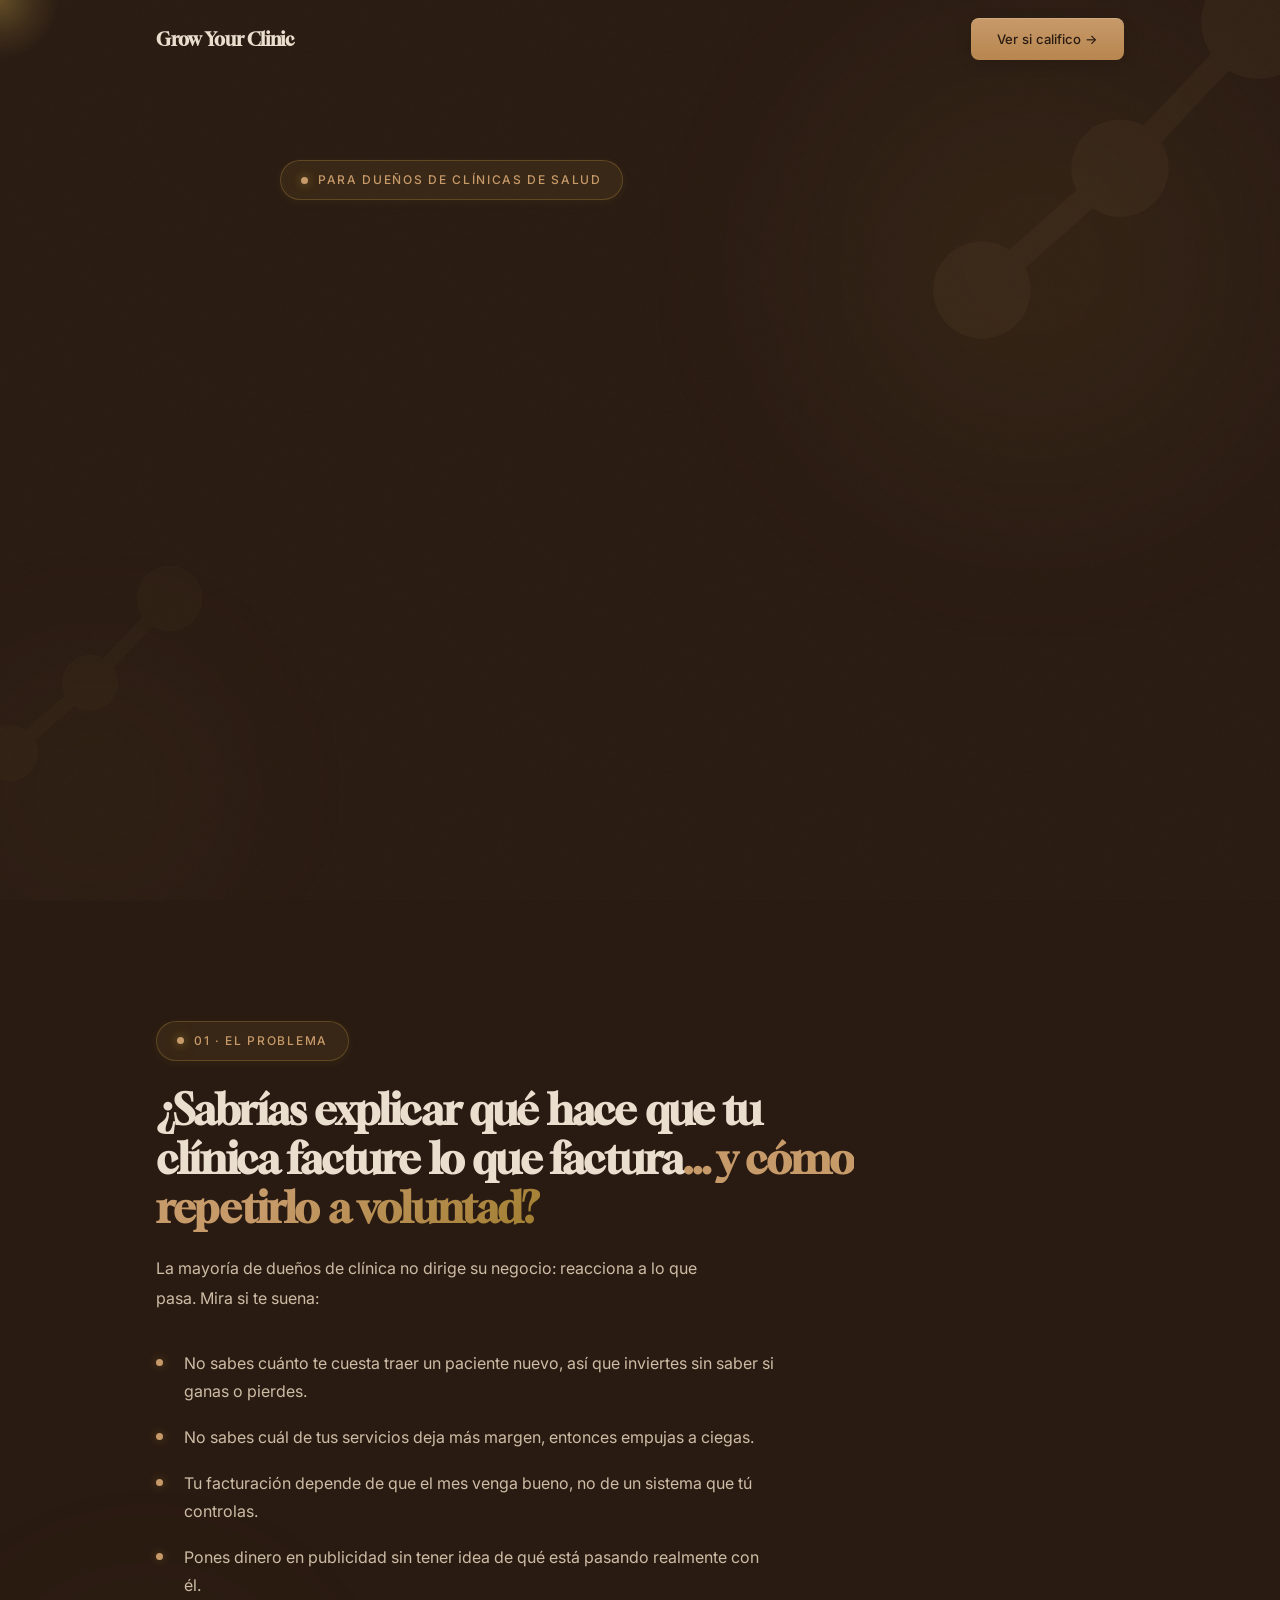
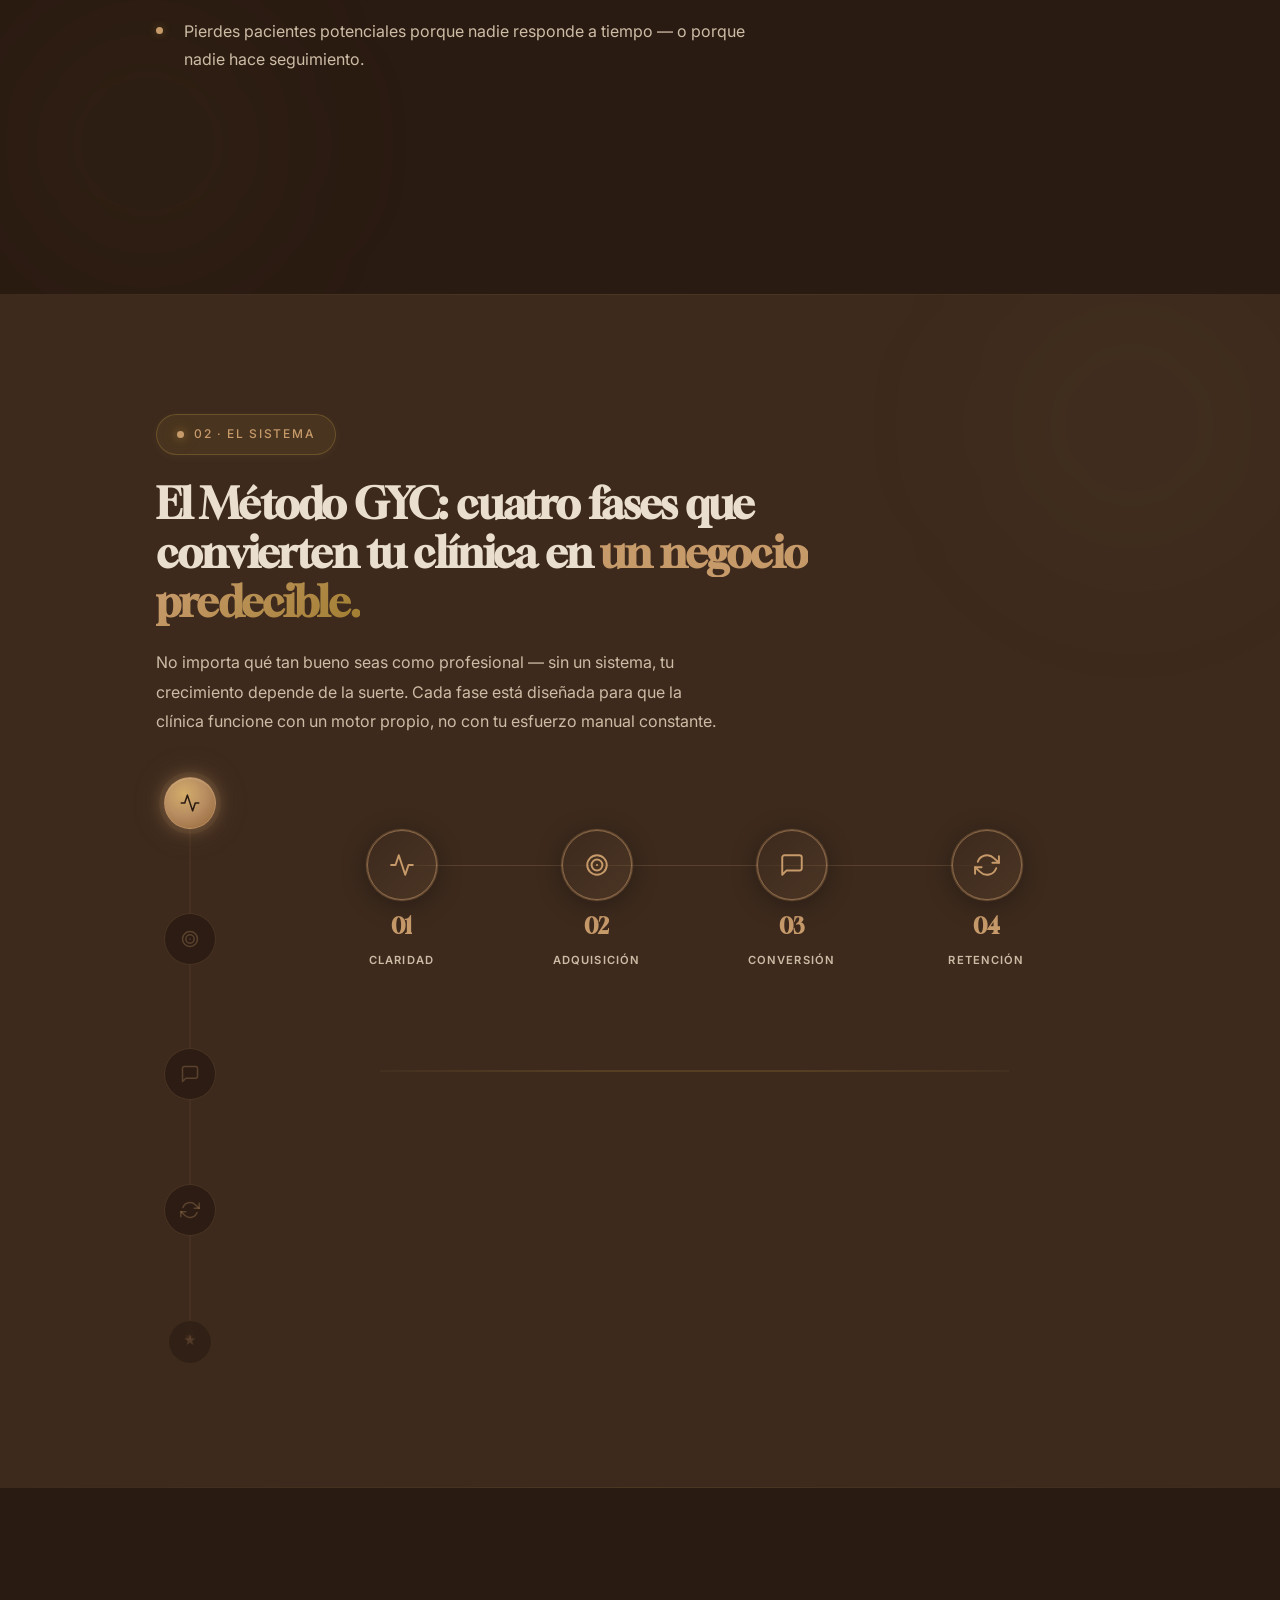
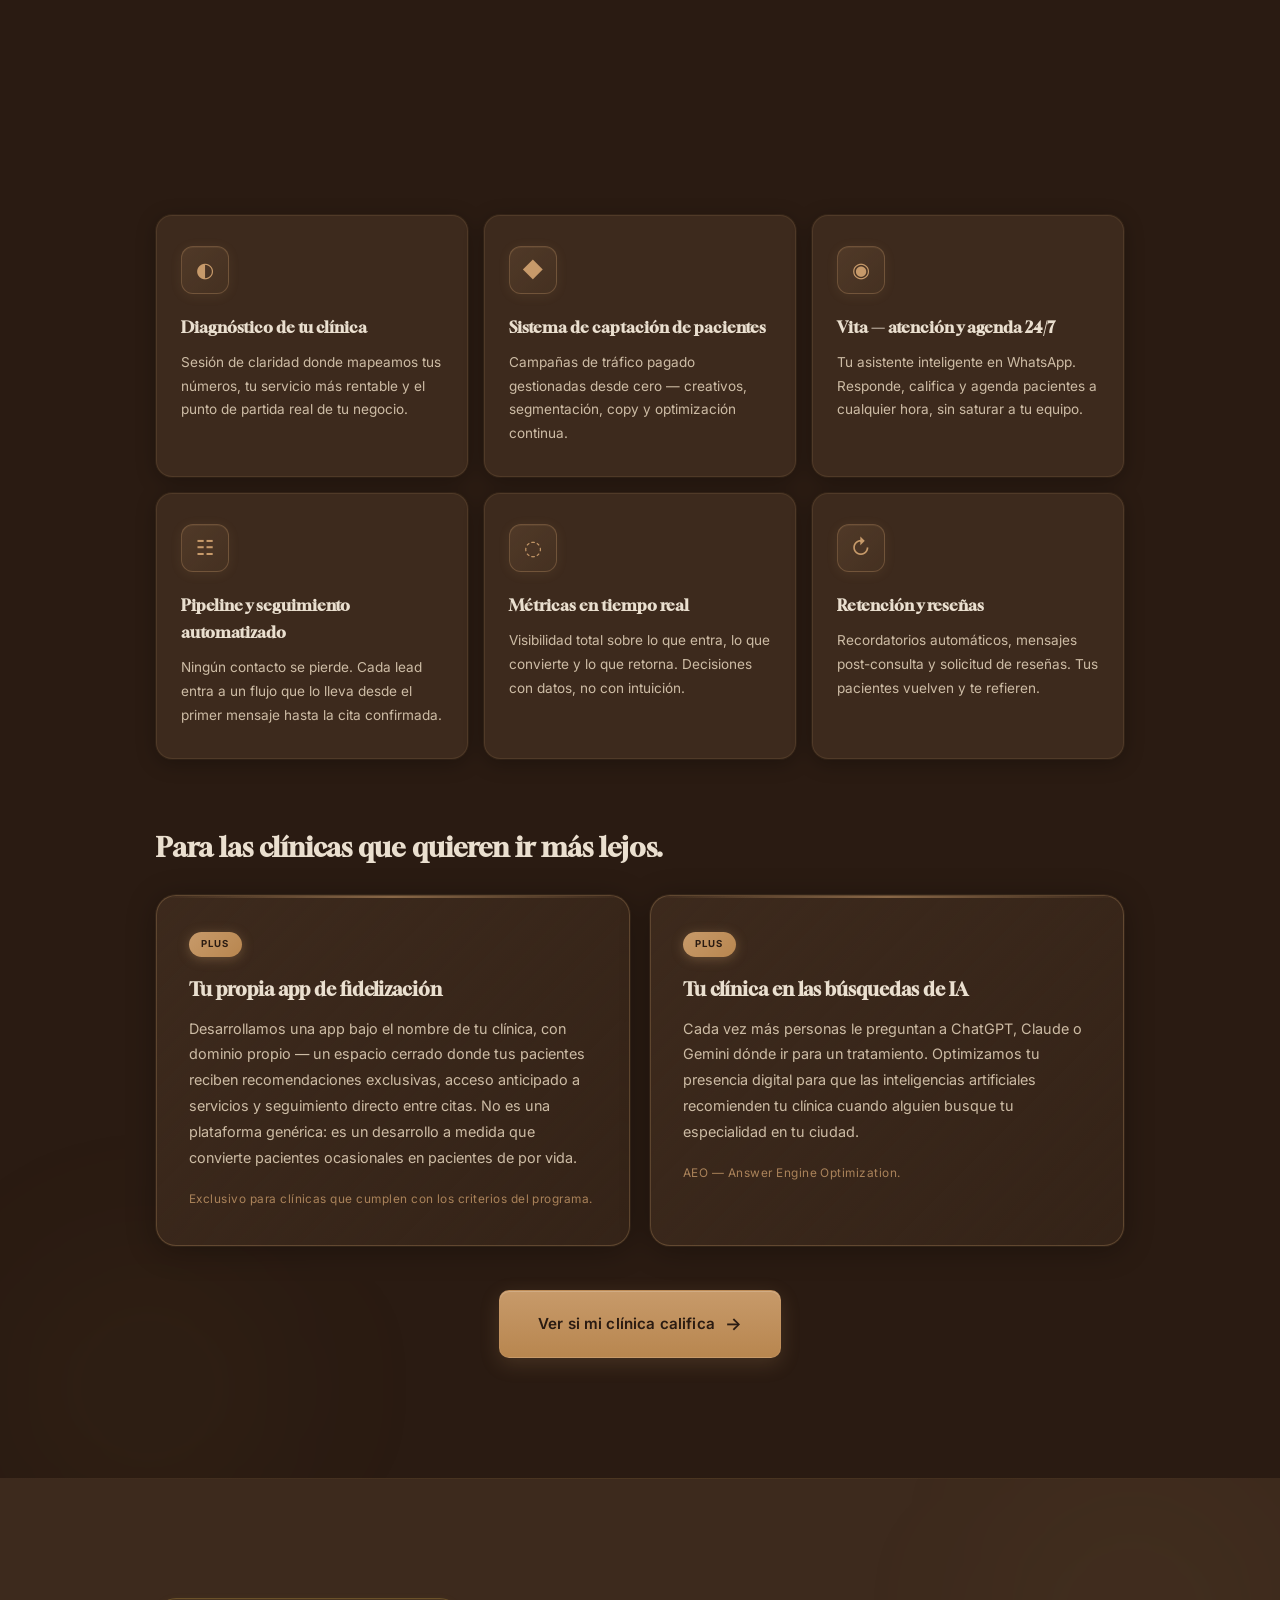
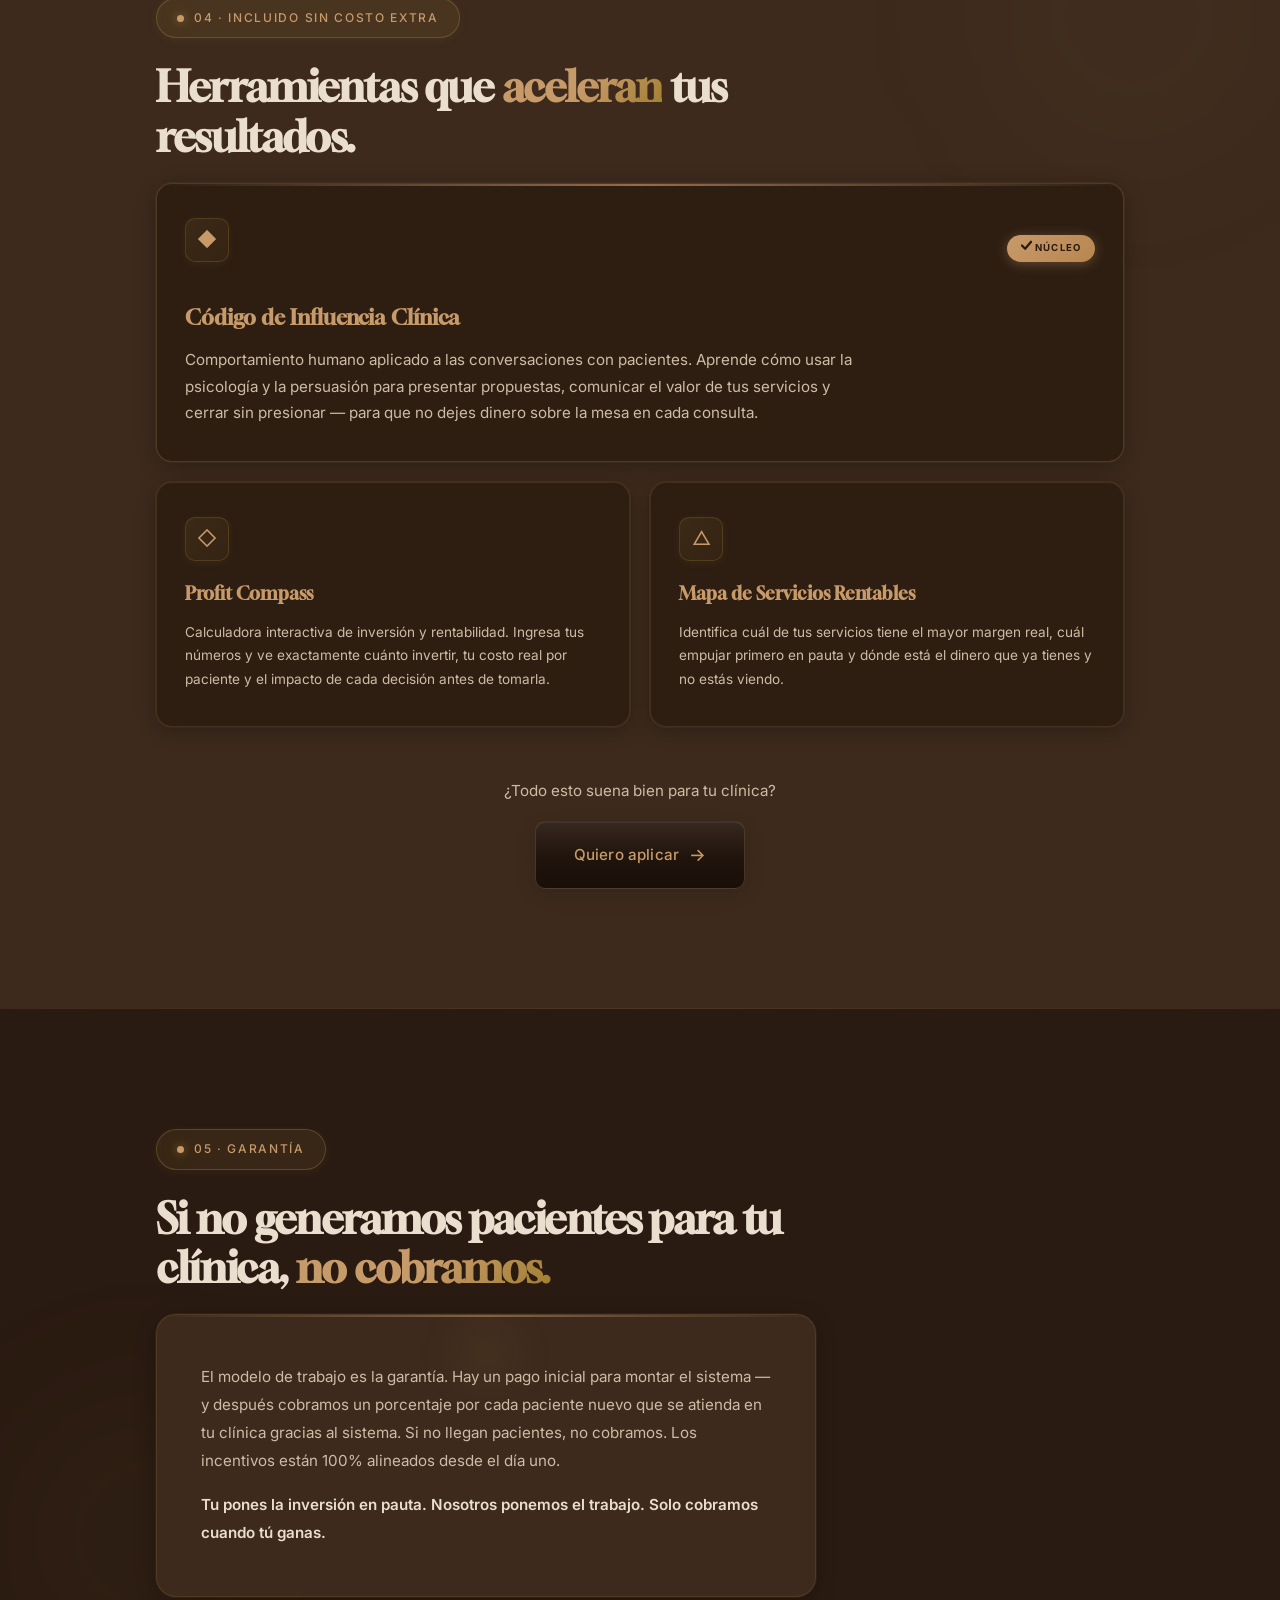
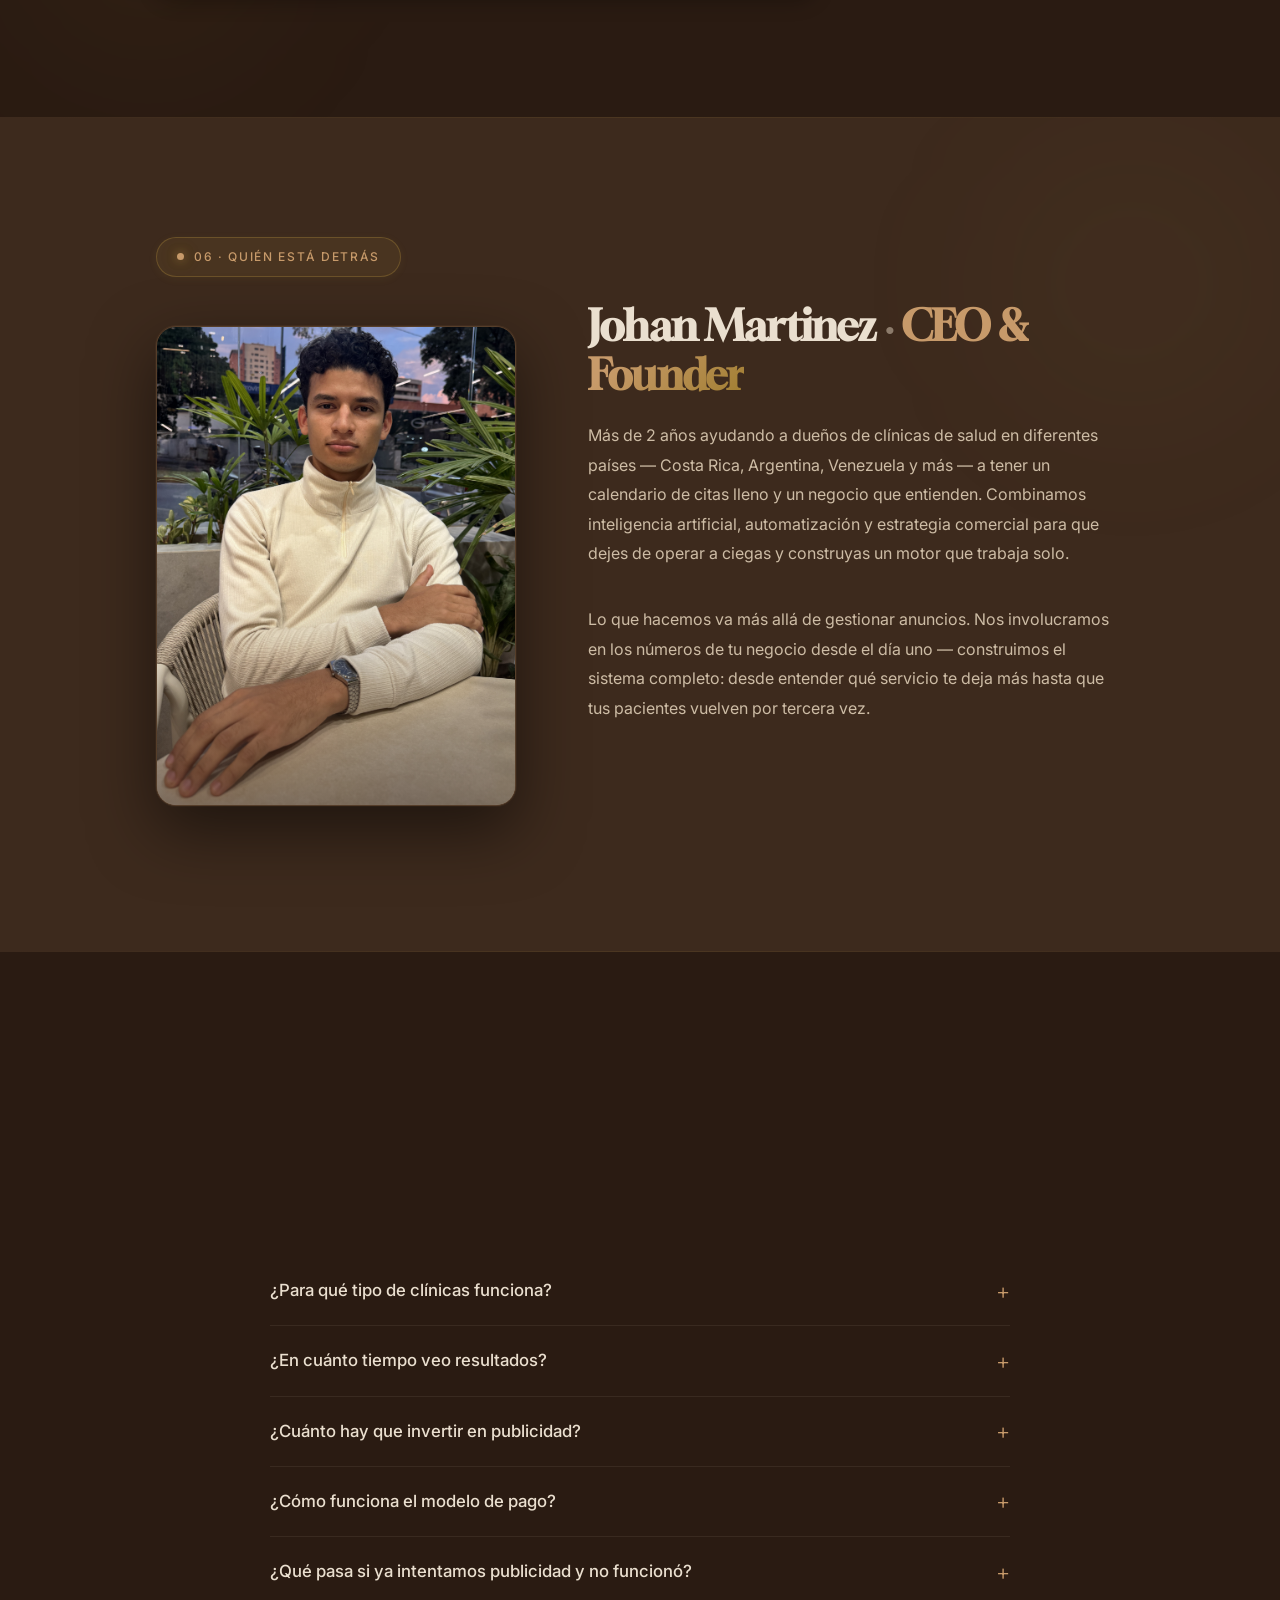
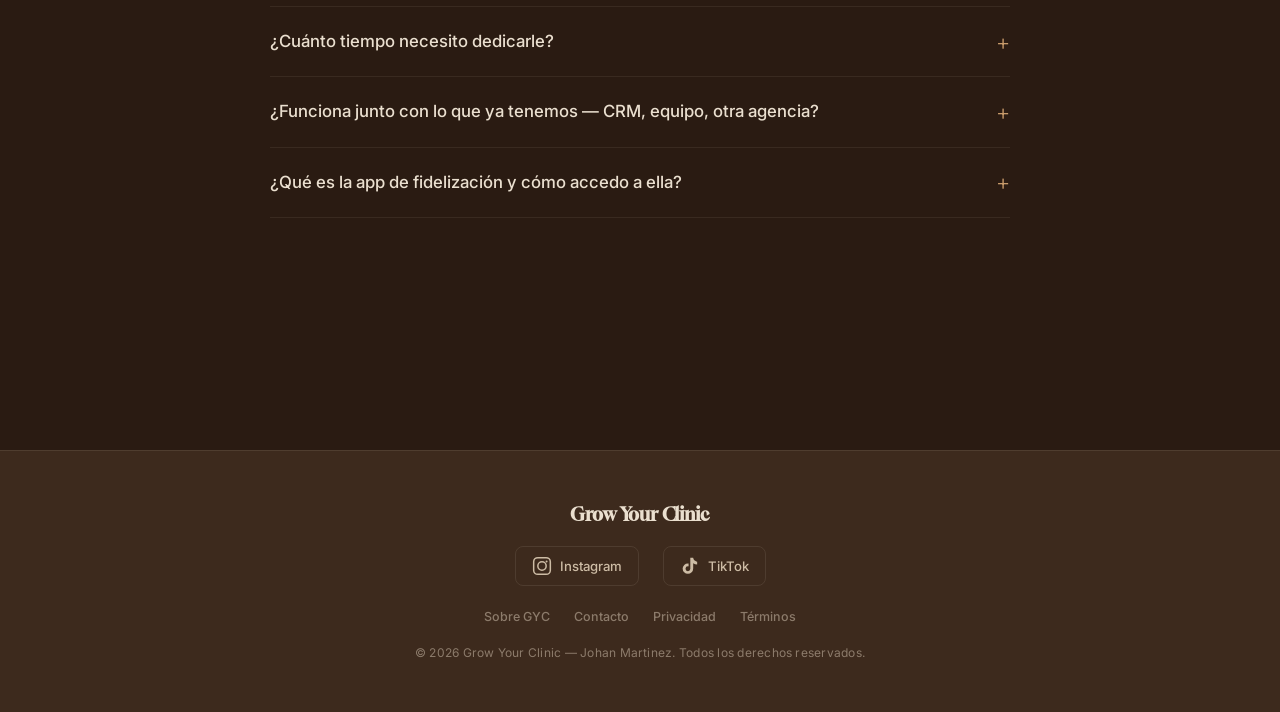
==== commit b4cf7d38: "feat(sistema): timeline fogler-style con iconos SVG + estrella final - Nodos del timeline: esferas 5" ====
--- a/rebranding/index.html
+++ b/rebranding/index.html
@@ -211,22 +211,57 @@
         <aside class="sistema-tl">
           <div class="stl">
             <div class="stl__fill" id="stl-fill"></div>
+
+            <!-- 01 Claridad — pulso EKG -->
             <div class="stl__item active" data-phase="0">
-              <div class="stl__dot"><div class="stl__dot-inner"></div></div>
-              <span class="stl__label">Claridad</span>
-            </div>
+              <div class="stl__dot">
+                <svg class="stl__icon" viewBox="0 0 24 24" fill="none" stroke="currentColor" stroke-width="1.8" stroke-linecap="round" stroke-linejoin="round">
+                  <polyline points="22 12 18 12 15 21 9 3 6 12 2 12"/>
+                </svg>
+              </div>
+            </div>
+
+            <!-- 02 Adquisición — diana -->
             <div class="stl__item" data-phase="1">
-              <div class="stl__dot"><div class="stl__dot-inner"></div></div>
-              <span class="stl__label">Adquisición</span>
-            </div>
+              <div class="stl__dot">
+                <svg class="stl__icon" viewBox="0 0 24 24" fill="none" stroke="currentColor" stroke-width="1.8" stroke-linecap="round">
+                  <circle cx="12" cy="12" r="9"/>
+                  <circle cx="12" cy="12" r="5"/>
+                  <circle cx="12" cy="12" r="1" fill="currentColor" stroke="none"/>
+                </svg>
+              </div>
+            </div>
+
+            <!-- 03 Conversión — burbuja de chat -->
             <div class="stl__item" data-phase="2">
-              <div class="stl__dot"><div class="stl__dot-inner"></div></div>
-              <span class="stl__label">Conversión</span>
-            </div>
+              <div class="stl__dot">
+                <svg class="stl__icon" viewBox="0 0 24 24" fill="none" stroke="currentColor" stroke-width="1.8" stroke-linecap="round" stroke-linejoin="round">
+                  <path d="M21 15a2 2 0 0 1-2 2H7l-4 4V5a2 2 0 0 1 2-2h14a2 2 0 0 1 2 2z"/>
+                </svg>
+              </div>
+            </div>
+
+            <!-- 04 Retención — flechas circulares -->
             <div class="stl__item" data-phase="3">
-              <div class="stl__dot"><div class="stl__dot-inner"></div></div>
-              <span class="stl__label">Retención</span>
-            </div>
+              <div class="stl__dot">
+                <svg class="stl__icon" viewBox="0 0 24 24" fill="none" stroke="currentColor" stroke-width="1.8" stroke-linecap="round" stroke-linejoin="round">
+                  <polyline points="23 4 23 10 17 10"/>
+                  <polyline points="1 20 1 14 7 14"/>
+                  <path d="M3.51 9a9 9 0 0 1 14.85-3.36L23 10M1 14l4.64 4.36A9 9 0 0 0 20.49 15"/>
+                </svg>
+              </div>
+            </div>
+
+            <!-- ESTRELLA final — sistema completo -->
+            <div class="stl__item stl__item--star" id="stl-star">
+              <div class="stl__dot stl__dot--star">
+                <svg class="stl__icon stl__icon--star" viewBox="0 0 24 24" fill="currentColor" stroke="none">
+                  <path d="M12 2l1.8 5.4h5.7l-4.6 3.3 1.8 5.4L12 13l-4.7 3.1 1.8-5.4L4.5 7.4h5.7z"/>
+                  <path d="M12 0l1.2 3.6 3.8-1.4-2.6 2.9 3.4 2.1-3.9.1.5 3.9-3.4-2.1-3.4 2.1.5-3.9-3.9-.1 3.4-2.1-2.6-2.9 3.8 1.4z" opacity="0.4"/>
+                </svg>
+              </div>
+            </div>
+
           </div>
         </aside>
 
--- a/rebranding/css/styles.css
+++ b/rebranding/css/styles.css
@@ -1118,85 +1118,124 @@
 /* ---- SISTEMA LAYOUT (sticky timeline) ---- */
 .sistema-body {
   display: grid;
-  grid-template-columns: 130px 1fr;
-  gap: 52px;
-  align-items: start;
+  grid-template-columns: 68px 1fr;
+  gap: 40px;
+  align-items: stretch;
   margin-top: 20px;
 }
 
 .sistema-tl {
-  position: sticky;
-  top: 110px;
-  padding-top: 28px;
+  align-self: stretch;
 }
 
 .stl {
   position: relative;
   display: flex;
   flex-direction: column;
-  gap: 0;
+  align-items: center;
+  justify-content: space-between;
+  height: 100%;
+  padding: 4px 0;
 }
 
 /* Background track */
 .stl::before {
   content: '';
   position: absolute;
-  left: 11px; top: 12px; bottom: 12px;
+  left: 50%; top: 28px; bottom: 28px;
+  transform: translateX(-50%);
   width: 1px;
-  background: rgba(199,154,106,0.14);
+  background: rgba(199,154,106,0.12);
   z-index: 0;
 }
 
 /* Animated fill */
 .stl__fill {
   position: absolute;
-  left: 11px; top: 12px;
-  width: 1px; height: 0%;
-  background: linear-gradient(to bottom, var(--gold), rgba(199,154,106,0.4));
+  left: 50%; top: 28px;
+  transform: translateX(-50%);
+  width: 2px; height: 0%;
+  background: linear-gradient(to bottom,
+    var(--gold) 0%,
+    rgba(199,154,106,0.7) 60%,
+    rgba(199,154,106,0.3) 100%);
   z-index: 1;
-  transition: height 0.3s var(--ease-out-expo);
+  transition: height 0.6s var(--ease-out-expo);
+  border-radius: 2px;
 }
 
 .stl__item {
-  display: flex; align-items: center; gap: 12px;
-  padding: 14px 0;
+  display: flex;
+  align-items: center;
+  justify-content: center;
   position: relative; z-index: 2;
-  opacity: 0.35;
   transition: opacity 0.5s var(--out);
-  cursor: default;
-}
-.stl__item.active { opacity: 1; }
+}
 
 .stl__dot {
-  width: 23px; height: 23px; border-radius: 50%; flex-shrink: 0;
-  border: 1.5px solid rgba(199,154,106,0.25);
-  background: var(--gyc-espresso-2);
+  width: 52px; height: 52px; border-radius: 50%; flex-shrink: 0;
+  border: 1.5px solid rgba(199,154,106,0.18);
+  background: rgba(42,27,18,0.85);
   display: flex; align-items: center; justify-content: center;
   position: relative; z-index: 2;
-  transition: border-color 0.4s, box-shadow 0.4s, background 0.4s;
+  transition: border-color 0.5s, box-shadow 0.5s, background 0.5s;
+  backdrop-filter: blur(4px);
 }
 .stl__item.active .stl__dot {
-  border-color: var(--gold);
-  background: rgba(199,154,106,0.1);
-  box-shadow: 0 0 10px rgba(199,154,106,0.3);
-}
-
-.stl__dot-inner {
-  width: 7px; height: 7px; border-radius: 50%;
-  background: rgba(199,154,106,0.35);
-  transition: background 0.4s, transform 0.4s;
-}
-.stl__item.active .stl__dot-inner {
-  background: var(--gold); transform: scale(1.1);
-}
-
-.stl__label {
-  font-family: var(--l); font-size: 0.68rem; font-weight: 600;
-  color: var(--fg-soft); letter-spacing: 0.08em;
-  text-transform: uppercase; white-space: nowrap;
-  transition: color 0.4s;
-}
-.stl__item.active .stl__label { color: var(--gold); }
+  border-color: rgba(199,154,106,0.55);
+  background: radial-gradient(circle at 38% 32%,
+    rgba(220,180,110,0.95) 0%,
+    rgba(199,154,106,0.9) 45%,
+    rgba(160,110,60,0.85) 100%);
+  box-shadow:
+    0 0 0 5px rgba(199,154,106,0.07),
+    0 0 18px rgba(199,154,106,0.4),
+    0 0 36px rgba(199,154,106,0.18),
+    inset 0 1px 0 rgba(255,255,255,0.15);
+}
+
+.stl__icon {
+  width: 20px; height: 20px; flex-shrink: 0;
+  color: rgba(199,154,106,0.3);
+  transition: color 0.5s, transform 0.5s var(--ease-out-expo);
+}
+.stl__item.active .stl__icon {
+  color: var(--gyc-espresso);
+  transform: scale(1.05);
+}
+
+/* Star node */
+.stl__dot--star {
+  width: 44px; height: 44px;
+  border-color: rgba(199,154,106,0.1);
+  background: rgba(42,27,18,0.6);
+}
+.stl__item--star.active .stl__dot--star {
+  border-color: rgba(199,154,106,0.7);
+  background: radial-gradient(circle at 38% 32%,
+    rgba(255,220,120,1) 0%,
+    rgba(220,170,80,0.95) 50%,
+    rgba(180,120,40,0.9) 100%);
+  box-shadow:
+    0 0 0 6px rgba(199,154,106,0.1),
+    0 0 24px rgba(220,170,80,0.55),
+    0 0 48px rgba(199,154,106,0.25),
+    inset 0 1px 0 rgba(255,255,255,0.2);
+  animation: starPulse 2.4s ease-in-out infinite;
+}
+
+.stl__icon--star {
+  width: 18px; height: 18px;
+  color: rgba(199,154,106,0.2);
+}
+.stl__item--star.active .stl__icon--star {
+  color: var(--gyc-espresso);
+}
+
+@keyframes starPulse {
+  0%, 100% { box-shadow: 0 0 0 6px rgba(199,154,106,0.1), 0 0 24px rgba(220,170,80,0.55), 0 0 48px rgba(199,154,106,0.25), inset 0 1px 0 rgba(255,255,255,0.2); }
+  50% { box-shadow: 0 0 0 10px rgba(199,154,106,0.06), 0 0 36px rgba(220,170,80,0.7), 0 0 64px rgba(199,154,106,0.35), inset 0 1px 0 rgba(255,255,255,0.2); }
+}
 
 /* ---- PLUS SUBHEADLINE ---- */
 .plus-header { margin-top: 72px; margin-bottom: 10px; }
@@ -1230,4 +1269,5 @@
   .sec__cta-soft { margin-top: 40px; }
   .sistema-body { grid-template-columns: 1fr; gap: 0; }
   .sistema-tl { display: none; }
-}
+  .sistema-content { width: 100%; }
+}
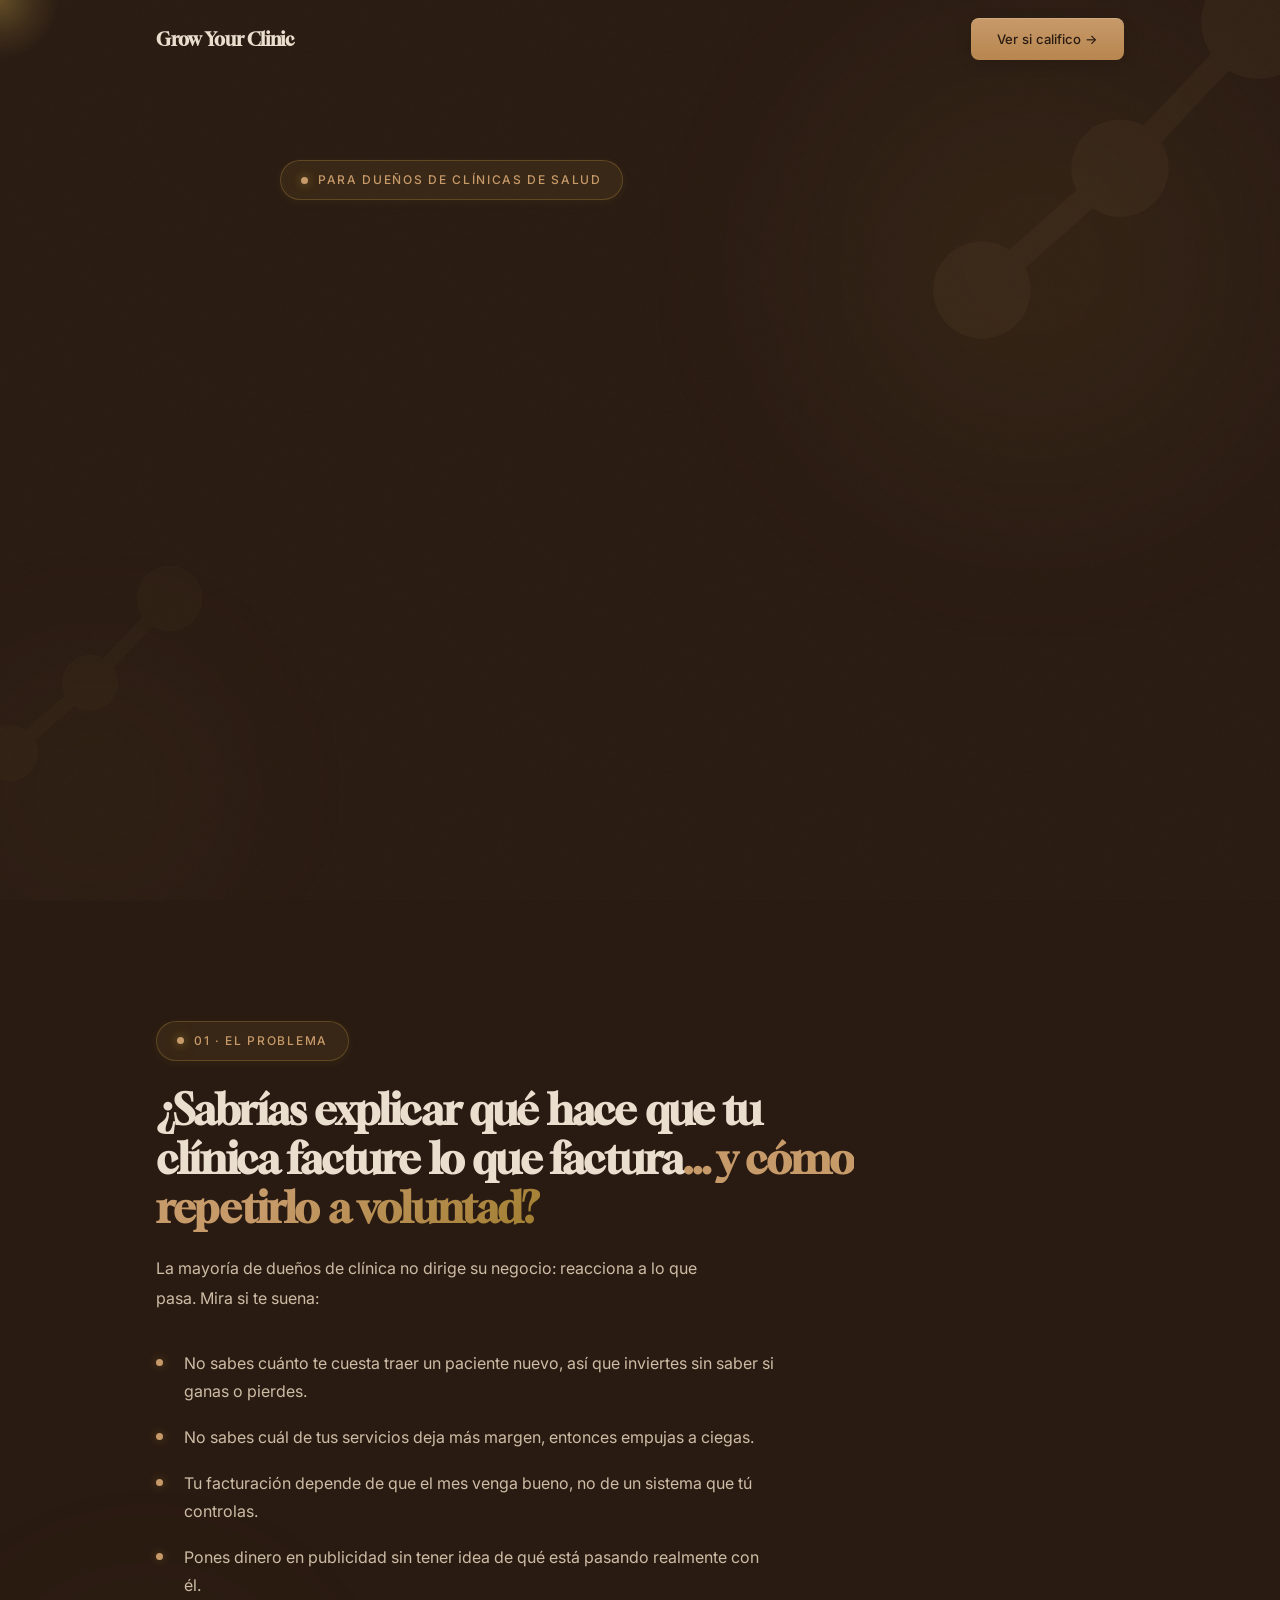
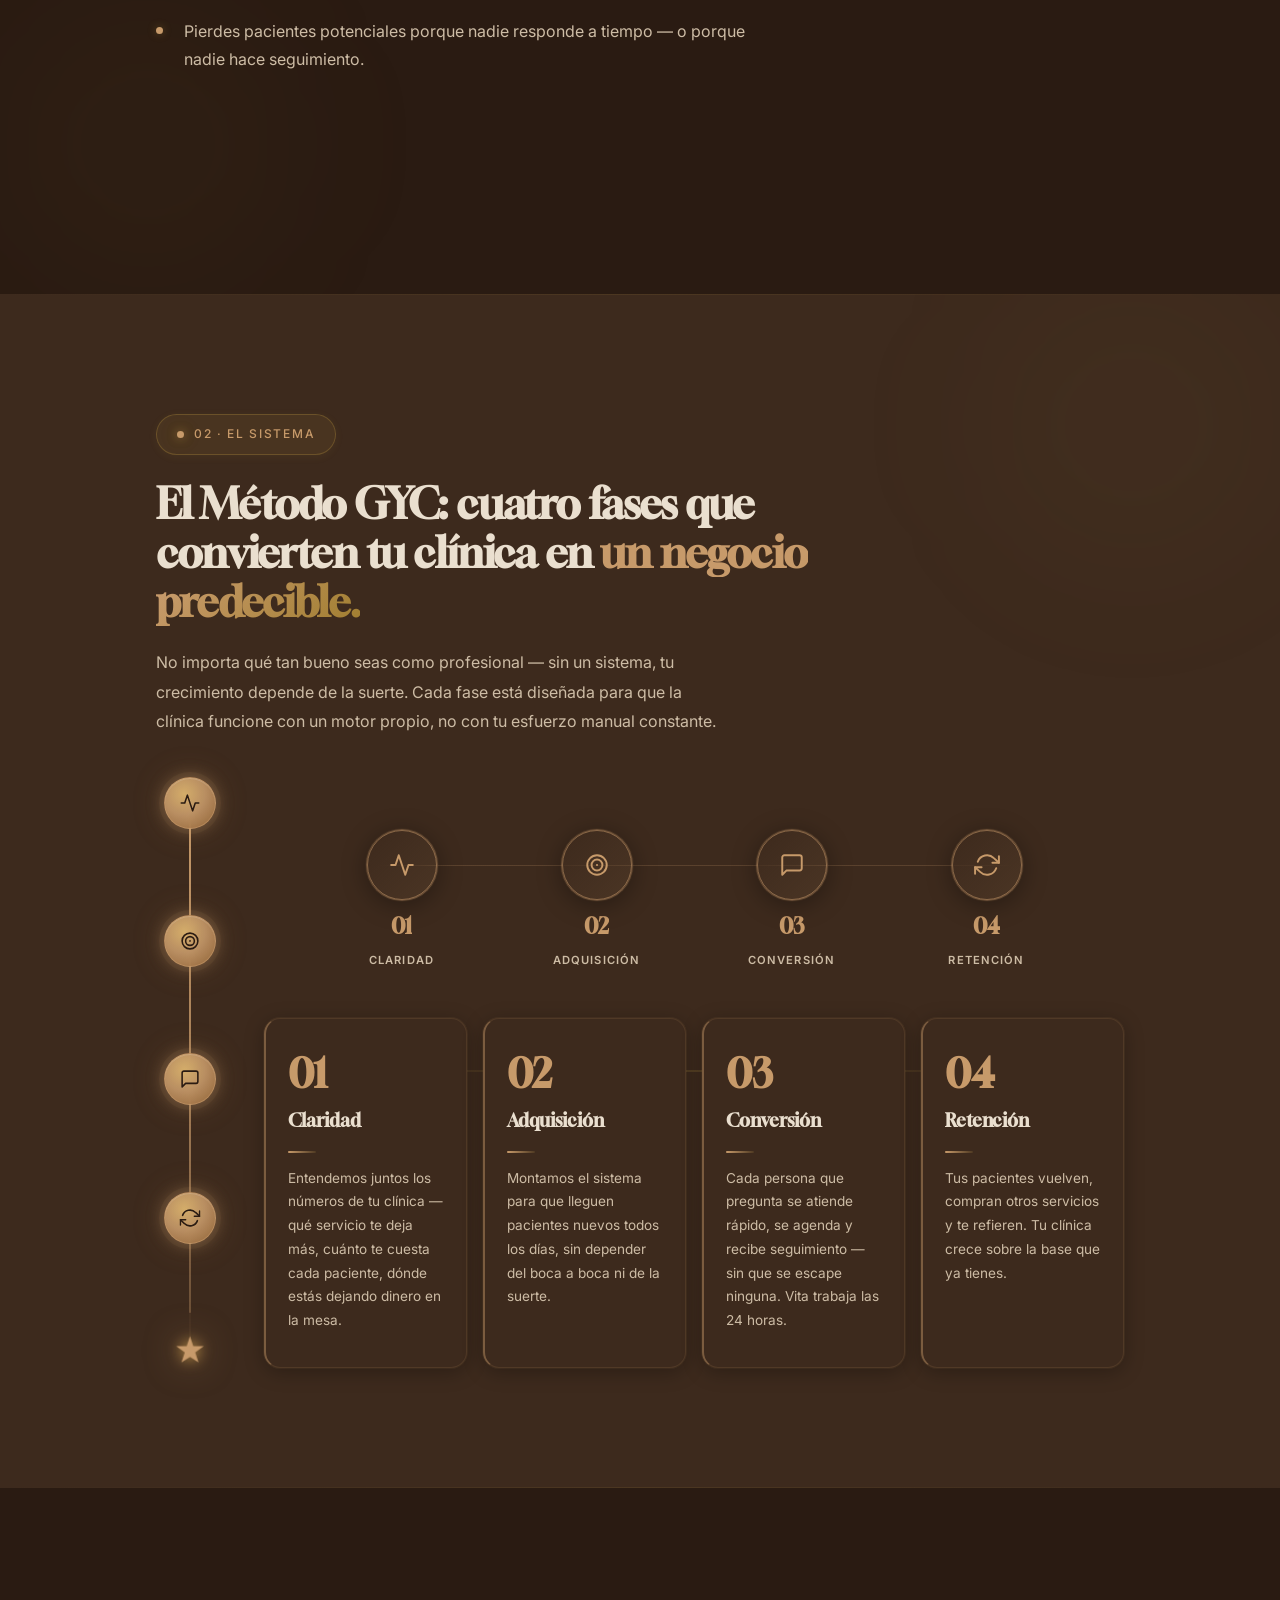
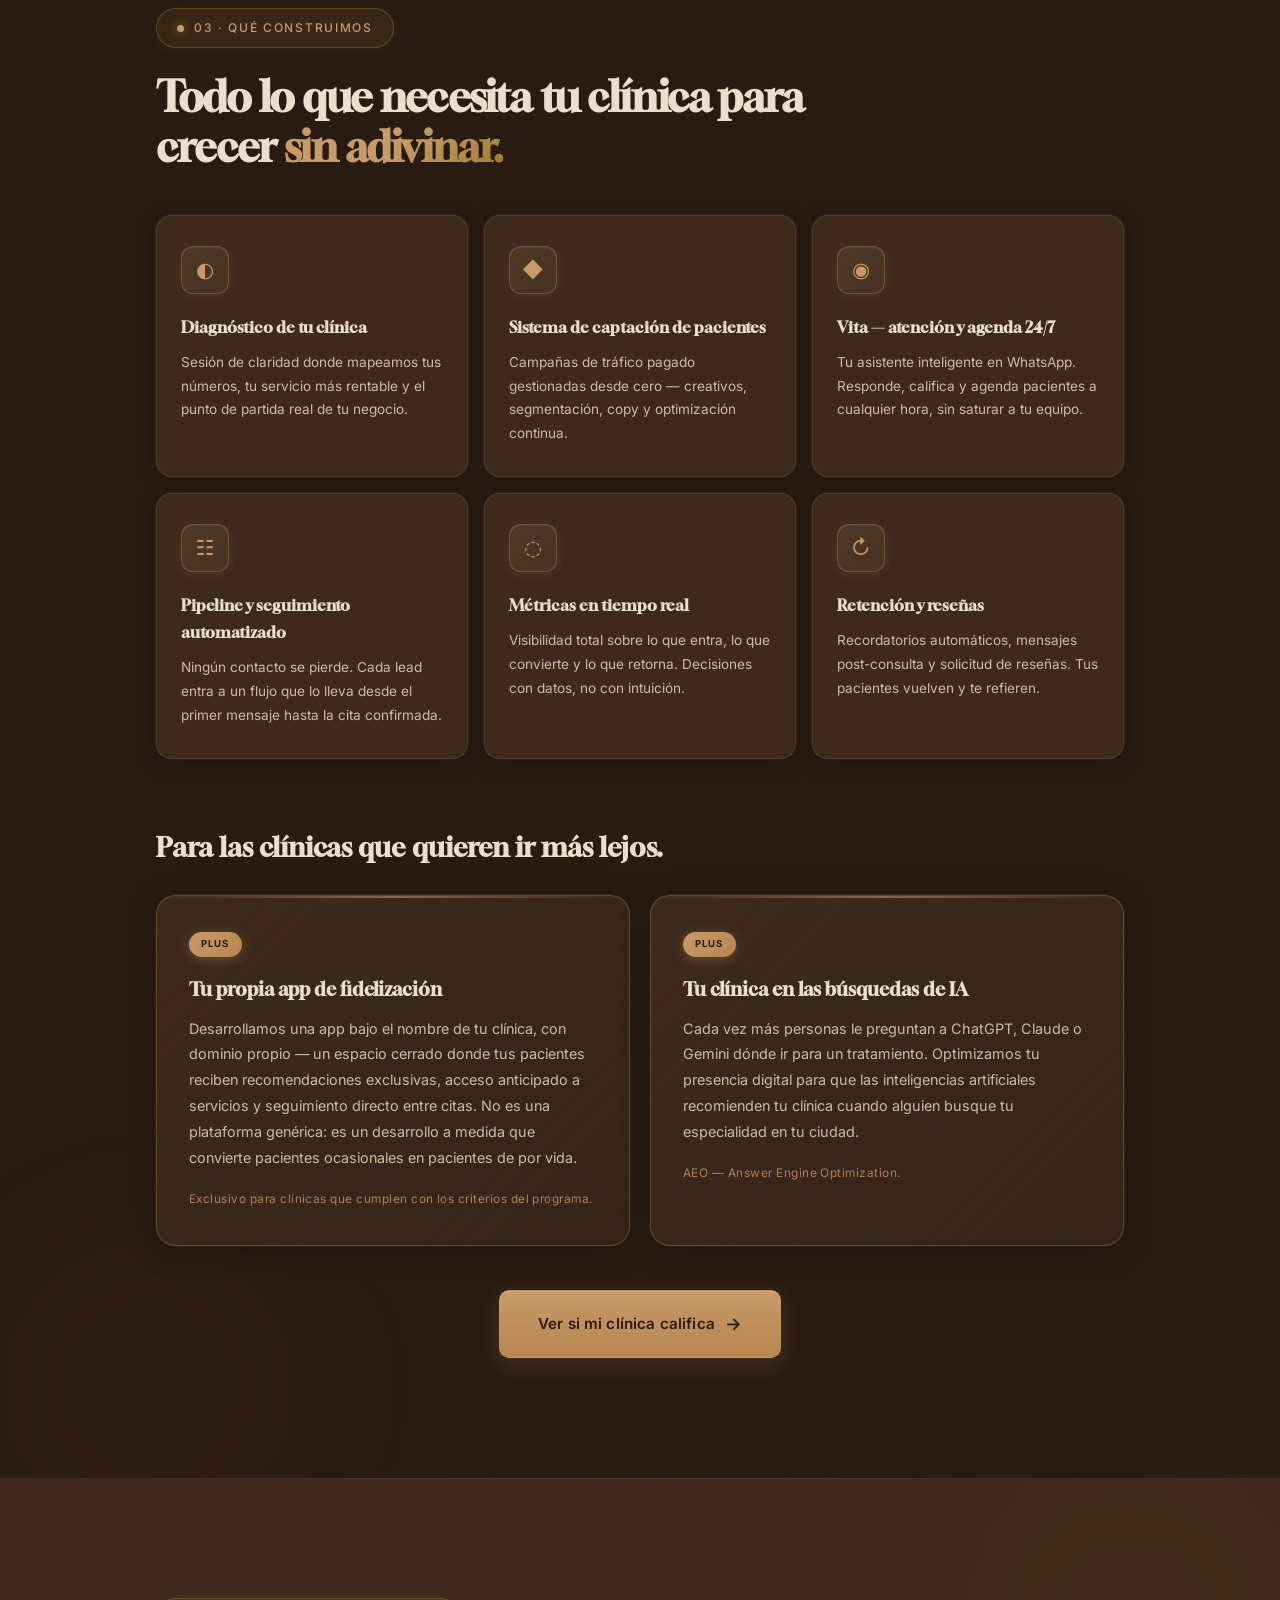
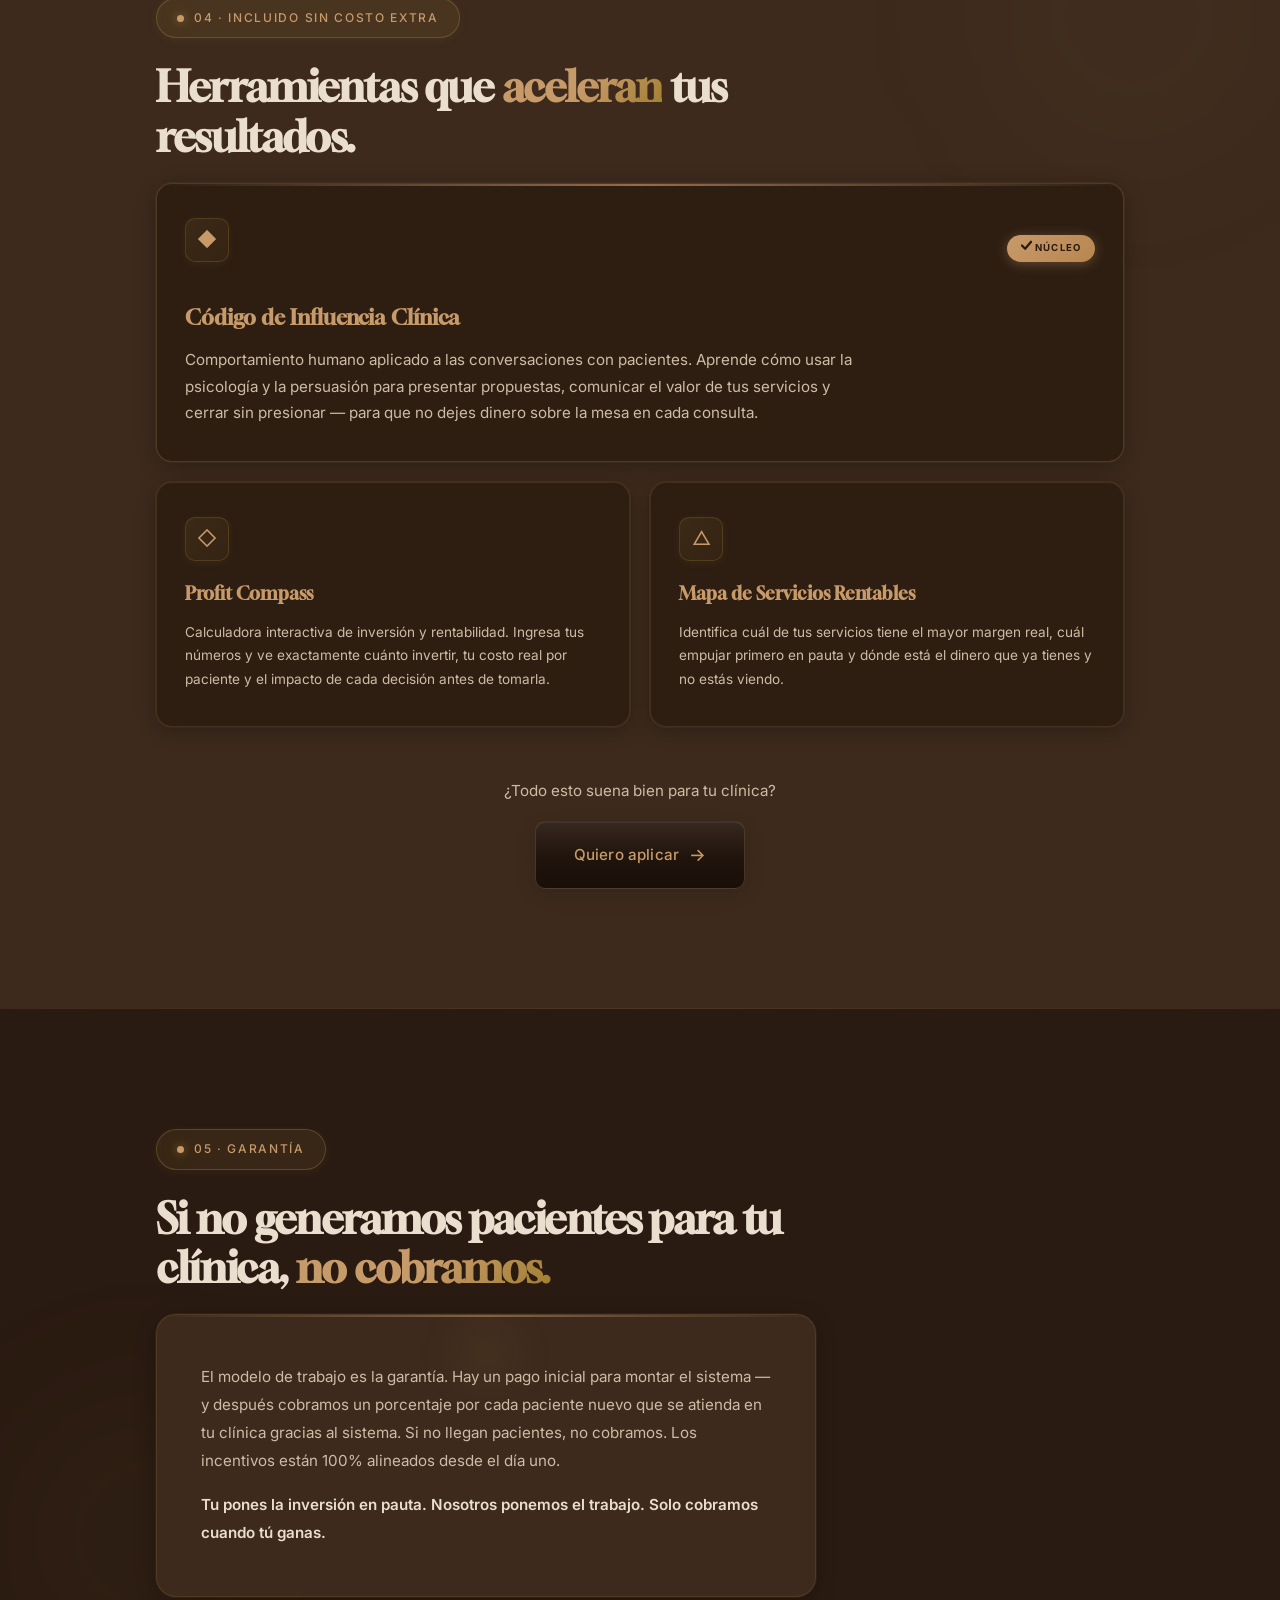
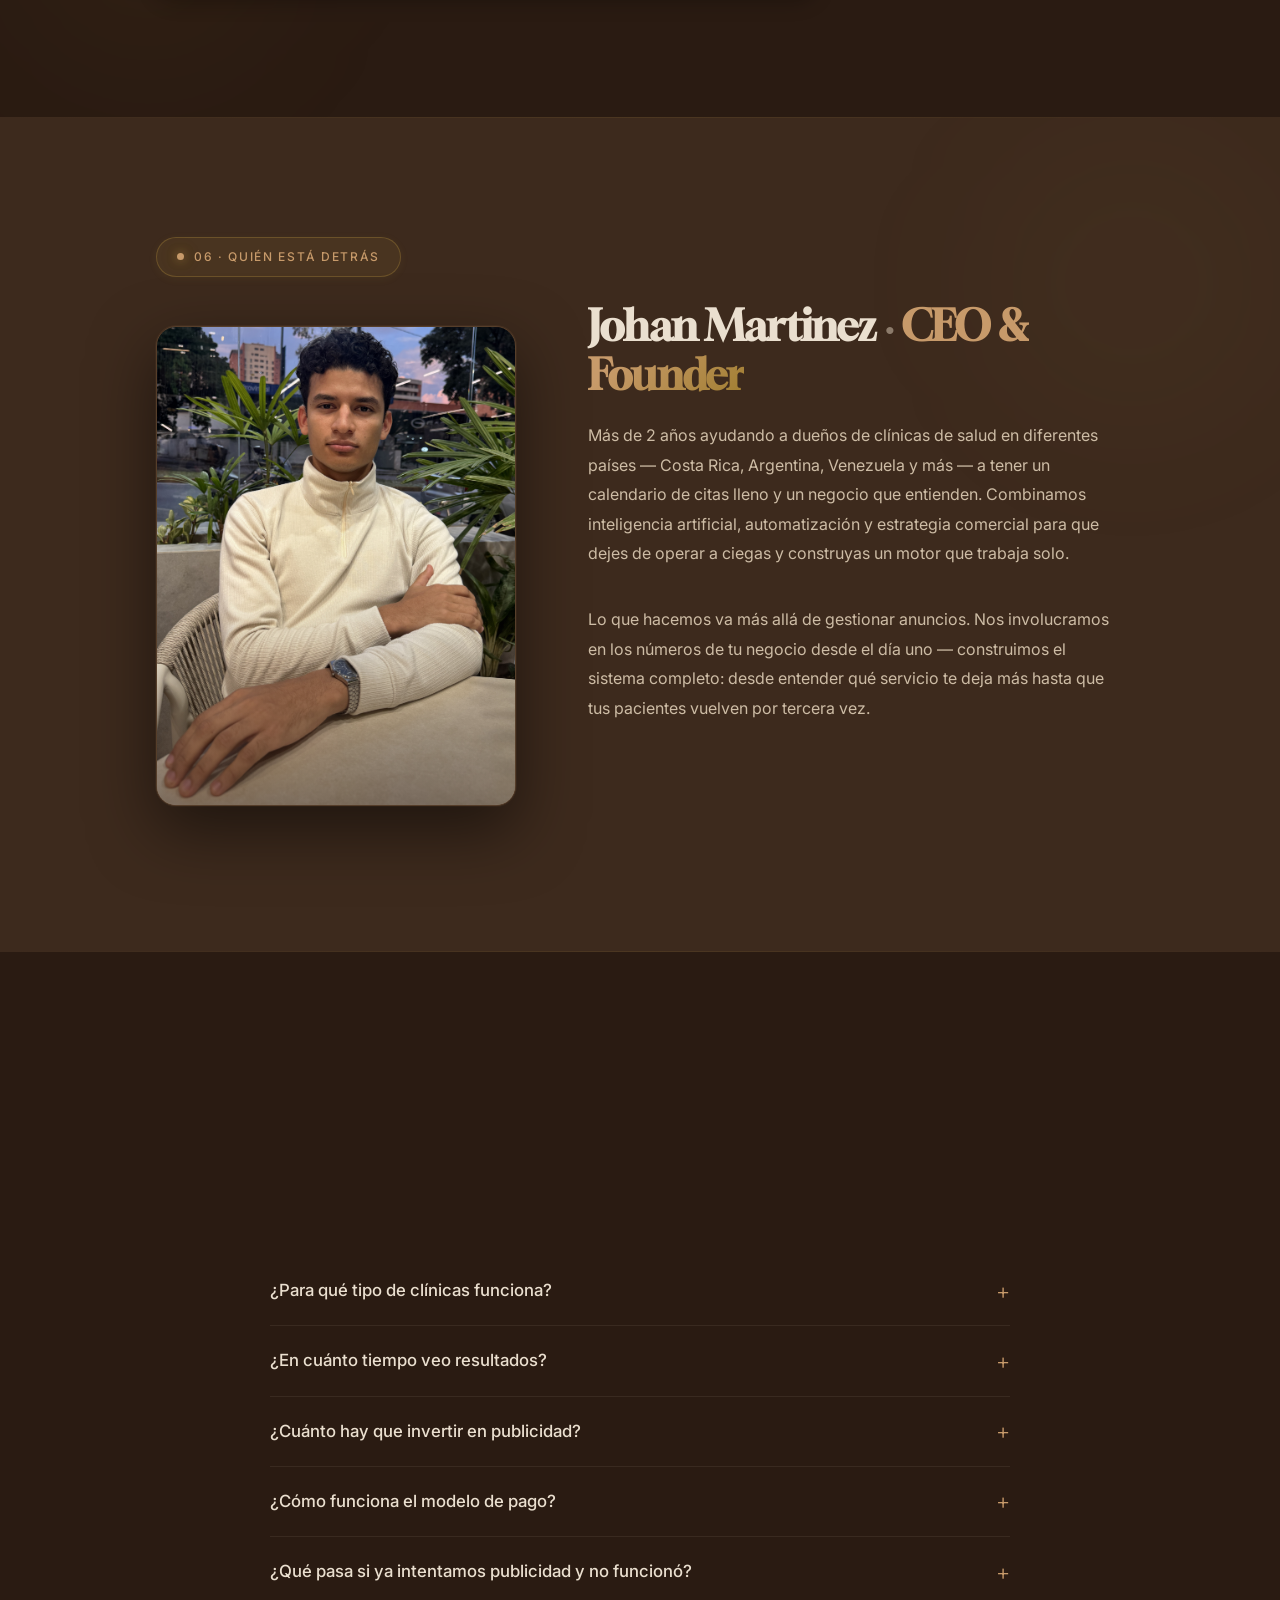
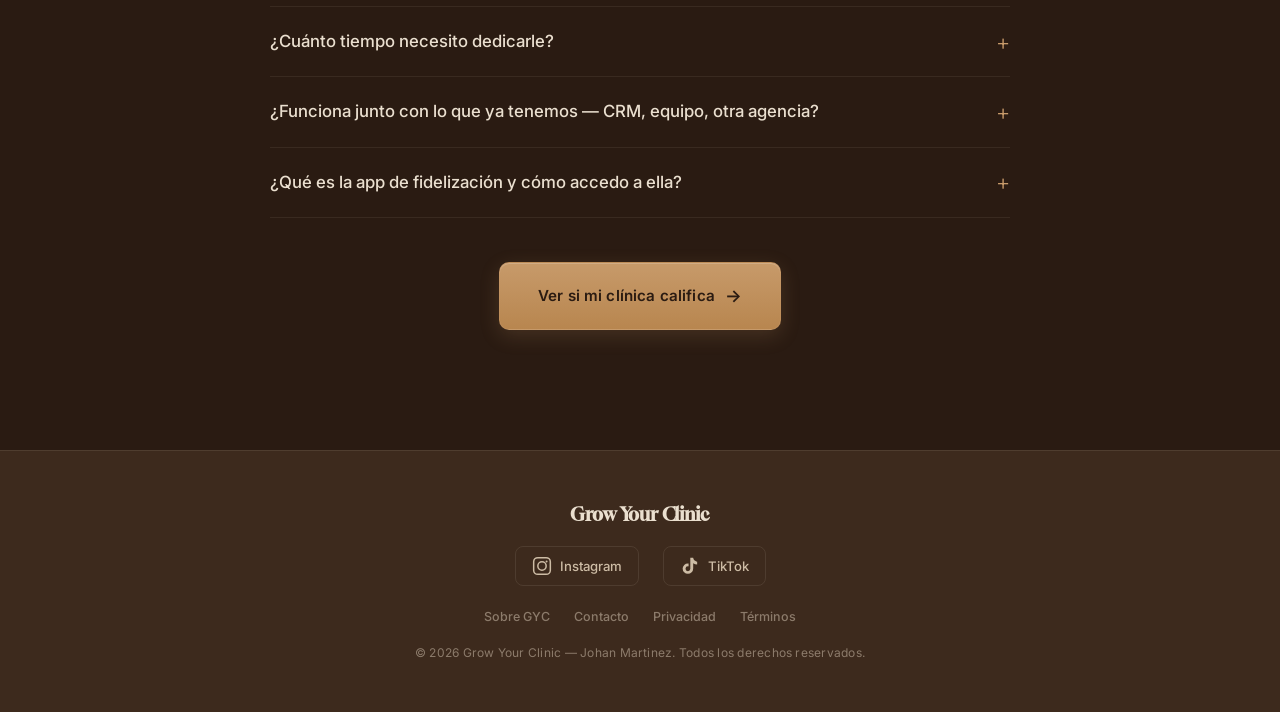
==== commit 16efce46: "fix(timeline): scroll uno a uno, estrella sin circulo, visible en mobile - JS: reemplaza Intersectio" ====
--- a/rebranding/index.html
+++ b/rebranding/index.html
@@ -254,12 +254,9 @@
 
             <!-- ESTRELLA final — sistema completo -->
             <div class="stl__item stl__item--star" id="stl-star">
-              <div class="stl__dot stl__dot--star">
-                <svg class="stl__icon stl__icon--star" viewBox="0 0 24 24" fill="currentColor" stroke="none">
-                  <path d="M12 2l1.8 5.4h5.7l-4.6 3.3 1.8 5.4L12 13l-4.7 3.1 1.8-5.4L4.5 7.4h5.7z"/>
-                  <path d="M12 0l1.2 3.6 3.8-1.4-2.6 2.9 3.4 2.1-3.9.1.5 3.9-3.4-2.1-3.4 2.1.5-3.9-3.9-.1 3.4-2.1-2.6-2.9 3.8 1.4z" opacity="0.4"/>
-                </svg>
-              </div>
+              <svg class="stl__star" viewBox="0 0 24 24" fill="currentColor" xmlns="http://www.w3.org/2000/svg">
+                <path d="M12 2l2.4 7.3H22l-6.2 4.5 2.4 7.3L12 17.1l-6.2 4 2.4-7.3L2 9.3h7.6z"/>
+              </svg>
             </div>
 
           </div>
--- a/rebranding/css/styles.css
+++ b/rebranding/css/styles.css
@@ -1204,37 +1204,34 @@
   transform: scale(1.05);
 }
 
-/* Star node */
-.stl__dot--star {
-  width: 44px; height: 44px;
-  border-color: rgba(199,154,106,0.1);
-  background: rgba(42,27,18,0.6);
-}
-.stl__item--star.active .stl__dot--star {
-  border-color: rgba(199,154,106,0.7);
-  background: radial-gradient(circle at 38% 32%,
-    rgba(255,220,120,1) 0%,
-    rgba(220,170,80,0.95) 50%,
-    rgba(180,120,40,0.9) 100%);
-  box-shadow:
-    0 0 0 6px rgba(199,154,106,0.1),
-    0 0 24px rgba(220,170,80,0.55),
-    0 0 48px rgba(199,154,106,0.25),
-    inset 0 1px 0 rgba(255,255,255,0.2);
-  animation: starPulse 2.4s ease-in-out infinite;
-}
-
-.stl__icon--star {
-  width: 18px; height: 18px;
-  color: rgba(199,154,106,0.2);
-}
-.stl__item--star.active .stl__icon--star {
-  color: var(--gyc-espresso);
-}
-
-@keyframes starPulse {
-  0%, 100% { box-shadow: 0 0 0 6px rgba(199,154,106,0.1), 0 0 24px rgba(220,170,80,0.55), 0 0 48px rgba(199,154,106,0.25), inset 0 1px 0 rgba(255,255,255,0.2); }
-  50% { box-shadow: 0 0 0 10px rgba(199,154,106,0.06), 0 0 36px rgba(220,170,80,0.7), 0 0 64px rgba(199,154,106,0.35), inset 0 1px 0 rgba(255,255,255,0.2); }
+/* Star — sin círculo, solo la estrella */
+.stl__item--star {
+  margin-top: 6px;
+}
+.stl__star {
+  width: 28px; height: 28px;
+  color: rgba(199,154,106,0.15);
+  transition: color 0.6s, filter 0.6s, transform 0.5s var(--ease-out-expo);
+  filter: drop-shadow(0 0 0px transparent);
+}
+.stl__item--star.active .stl__star {
+  color: var(--gold);
+  transform: scale(1.18);
+  filter:
+    drop-shadow(0 0 6px rgba(220,170,80,0.8))
+    drop-shadow(0 0 14px rgba(199,154,106,0.5));
+  animation: starGlow 2.2s ease-in-out infinite;
+}
+
+@keyframes starGlow {
+  0%, 100% {
+    filter: drop-shadow(0 0 6px rgba(220,170,80,0.8)) drop-shadow(0 0 14px rgba(199,154,106,0.5));
+    transform: scale(1.18);
+  }
+  50% {
+    filter: drop-shadow(0 0 10px rgba(220,170,80,1)) drop-shadow(0 0 22px rgba(199,154,106,0.7));
+    transform: scale(1.26);
+  }
 }
 
 /* ---- PLUS SUBHEADLINE ---- */
@@ -1267,7 +1264,8 @@
   .jg__node { width: calc(50% - 14px); }
   .sec__cta { margin-top: 44px; }
   .sec__cta-soft { margin-top: 40px; }
-  .sistema-body { grid-template-columns: 1fr; gap: 0; }
-  .sistema-tl { display: none; }
-  .sistema-content { width: 100%; }
-}
+  .sistema-body { grid-template-columns: 44px 1fr; gap: 20px; }
+  .stl__dot { width: 38px; height: 38px; }
+  .stl__icon { width: 15px; height: 15px; }
+  .stl__star { width: 22px; height: 22px; }
+}
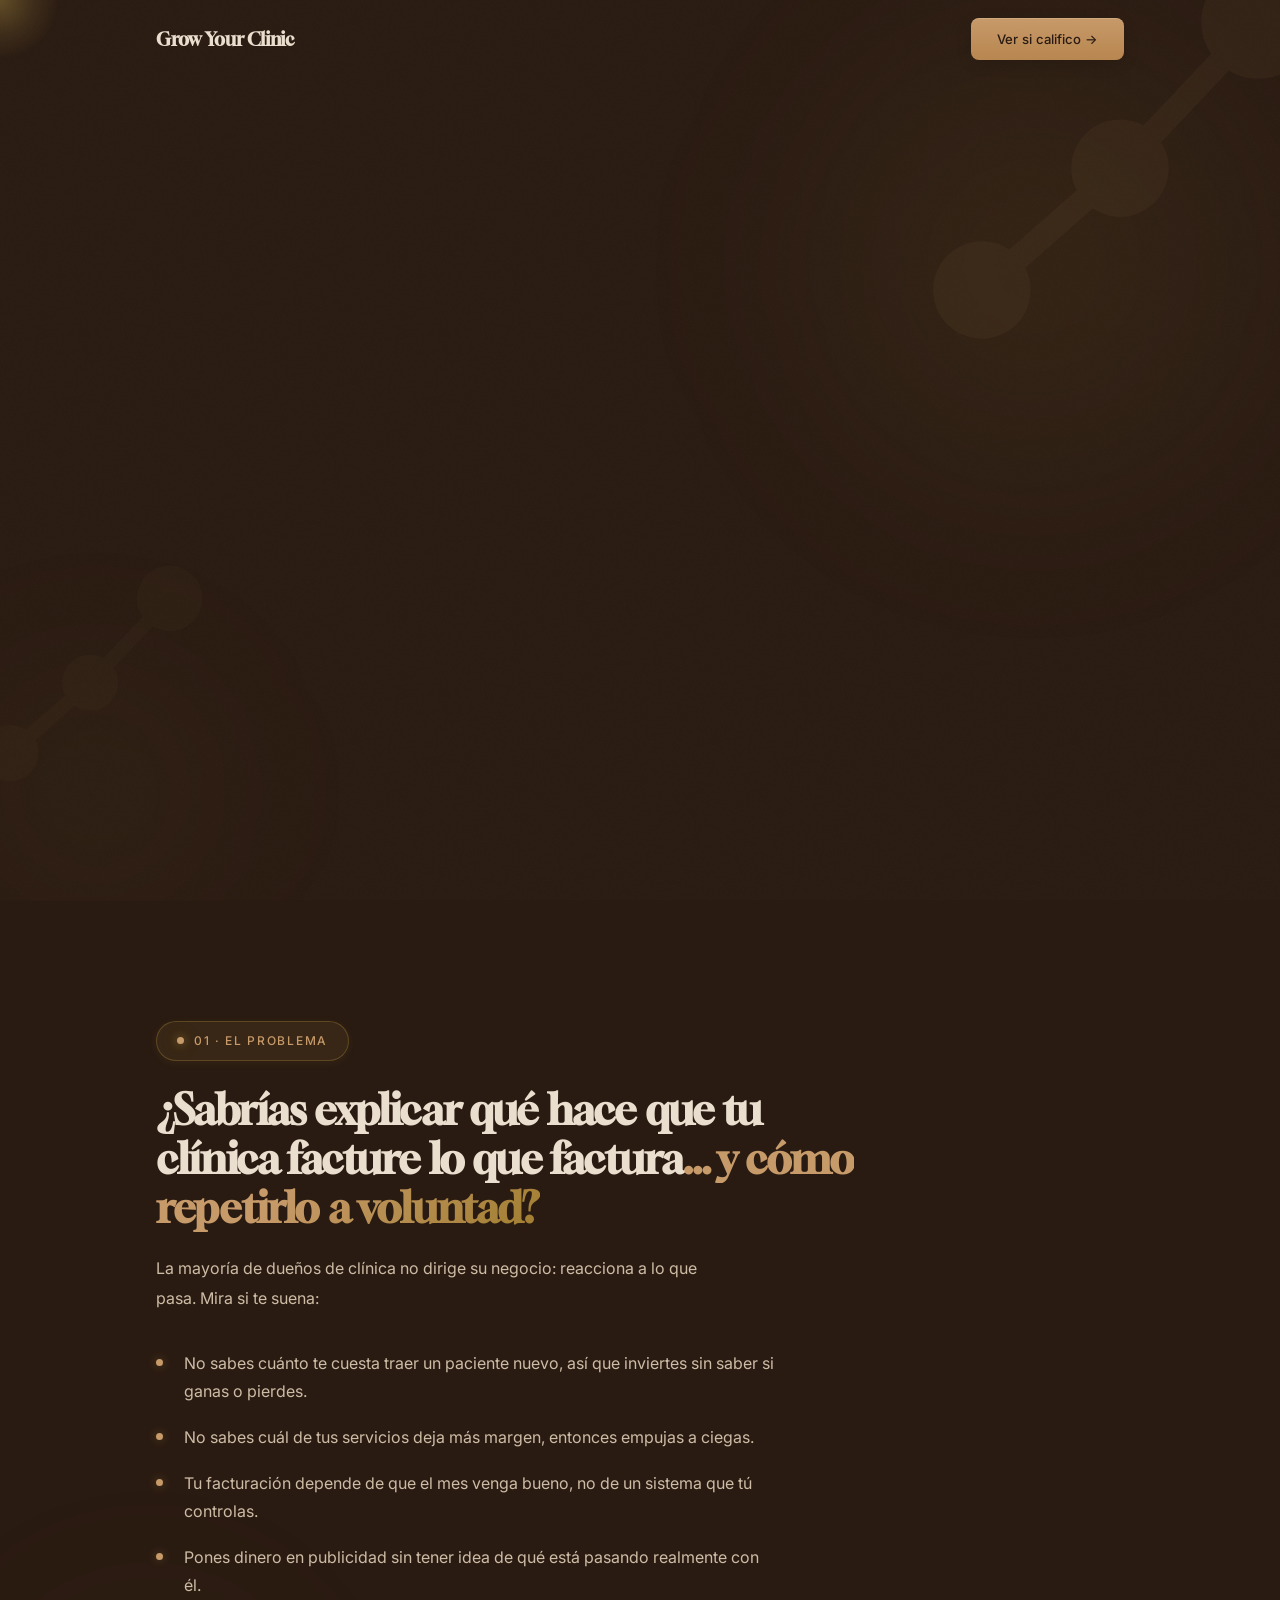
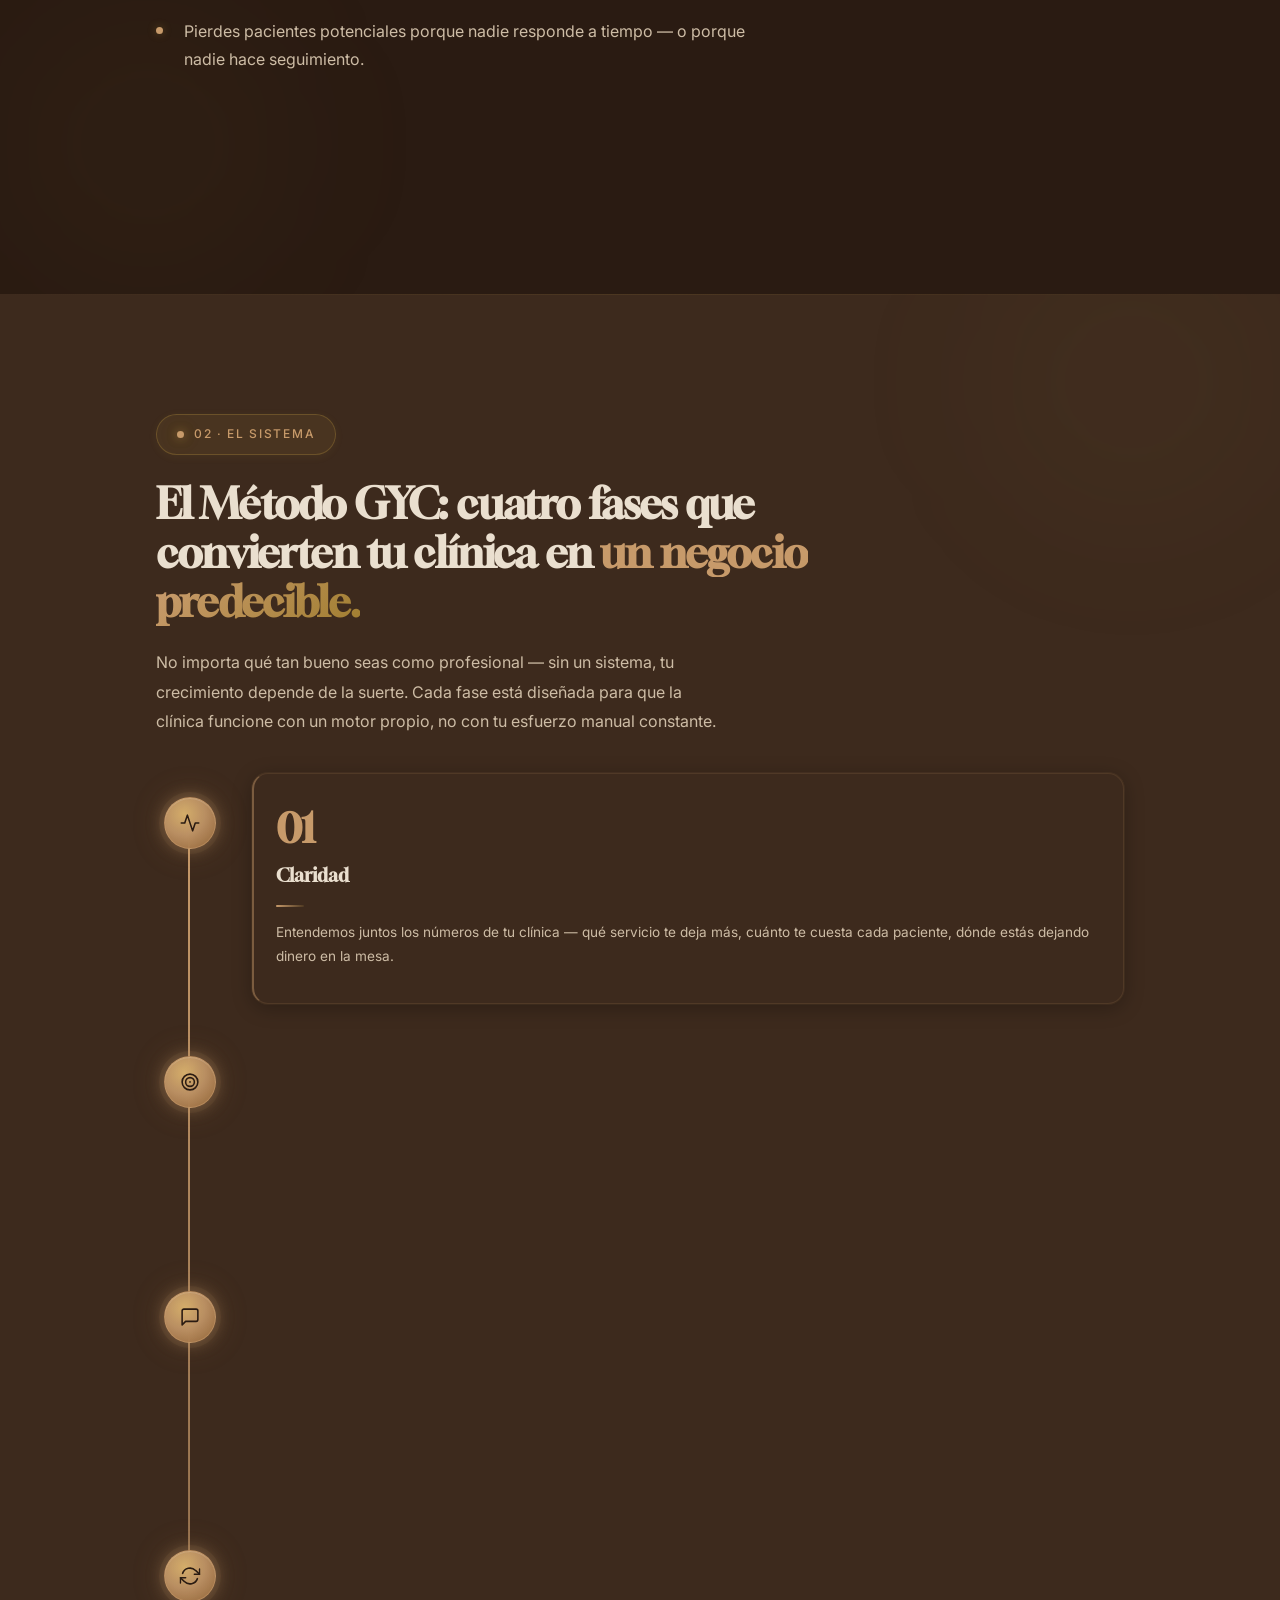
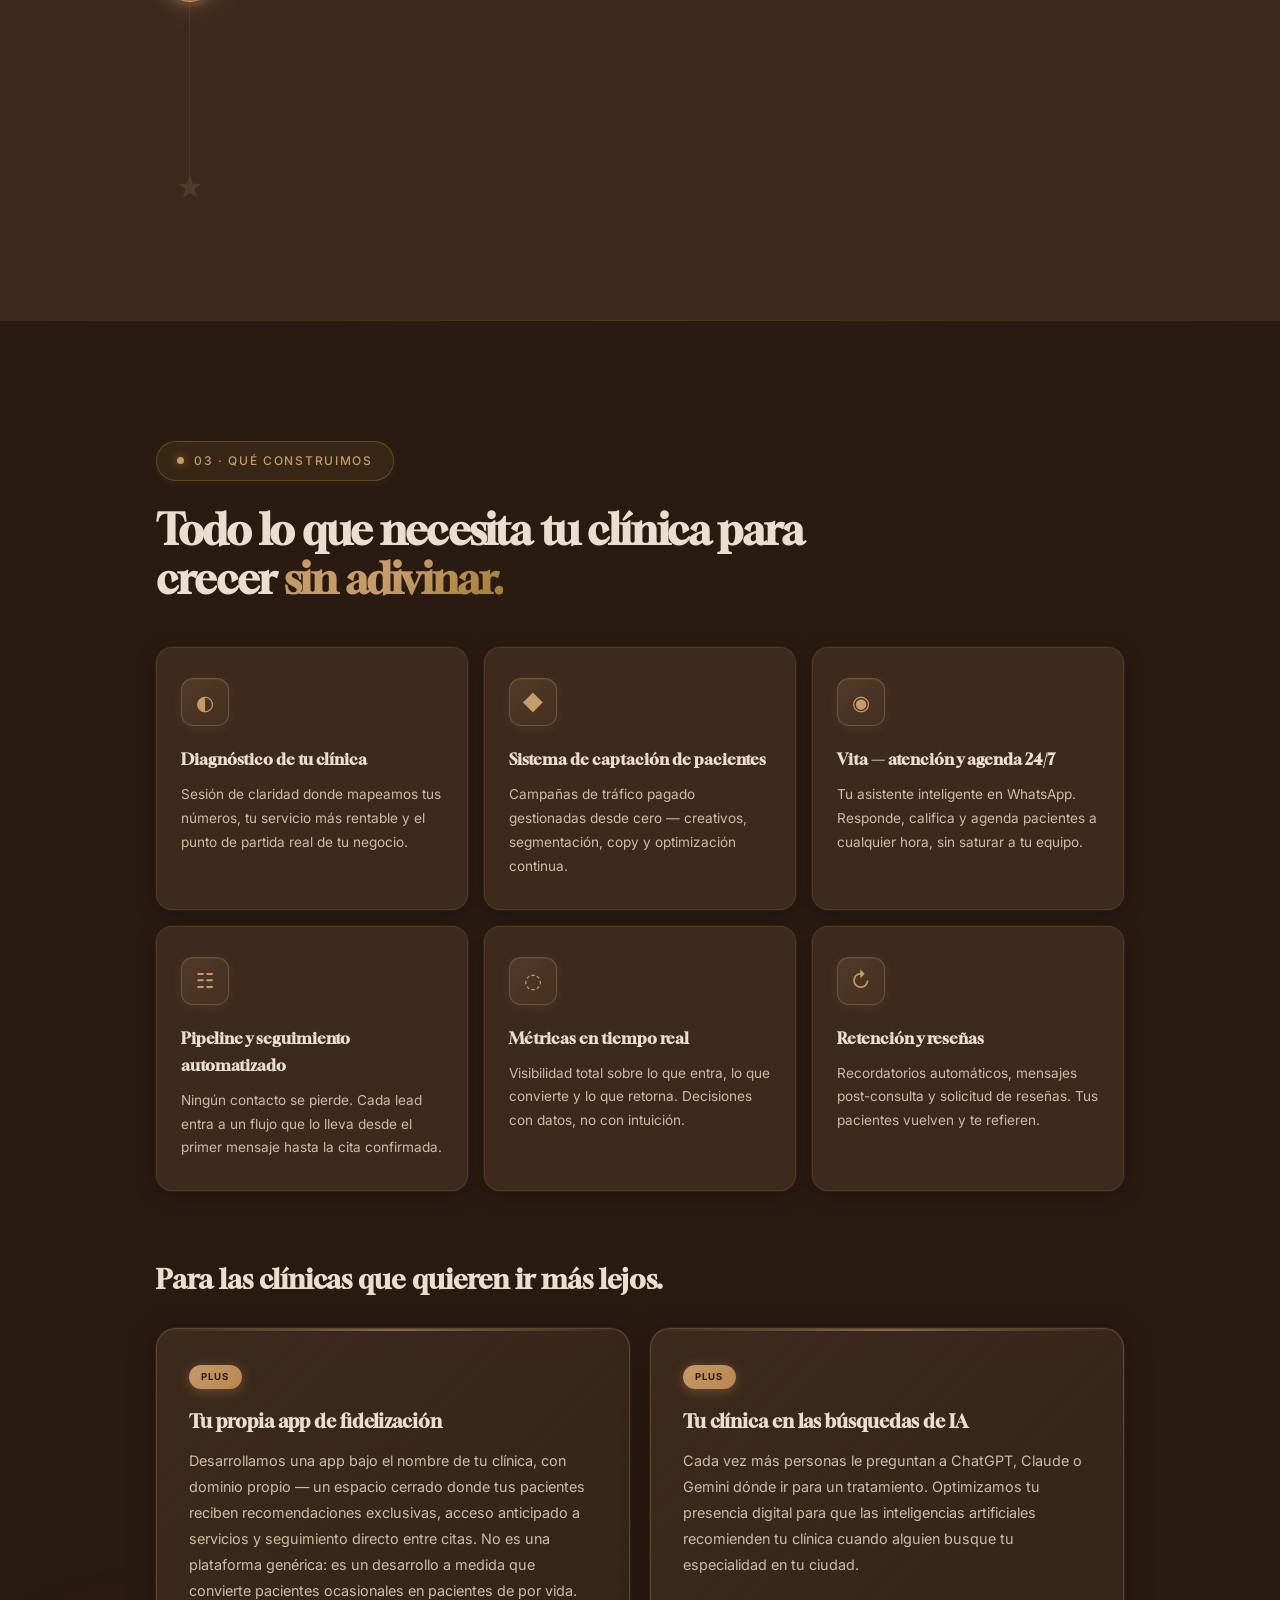
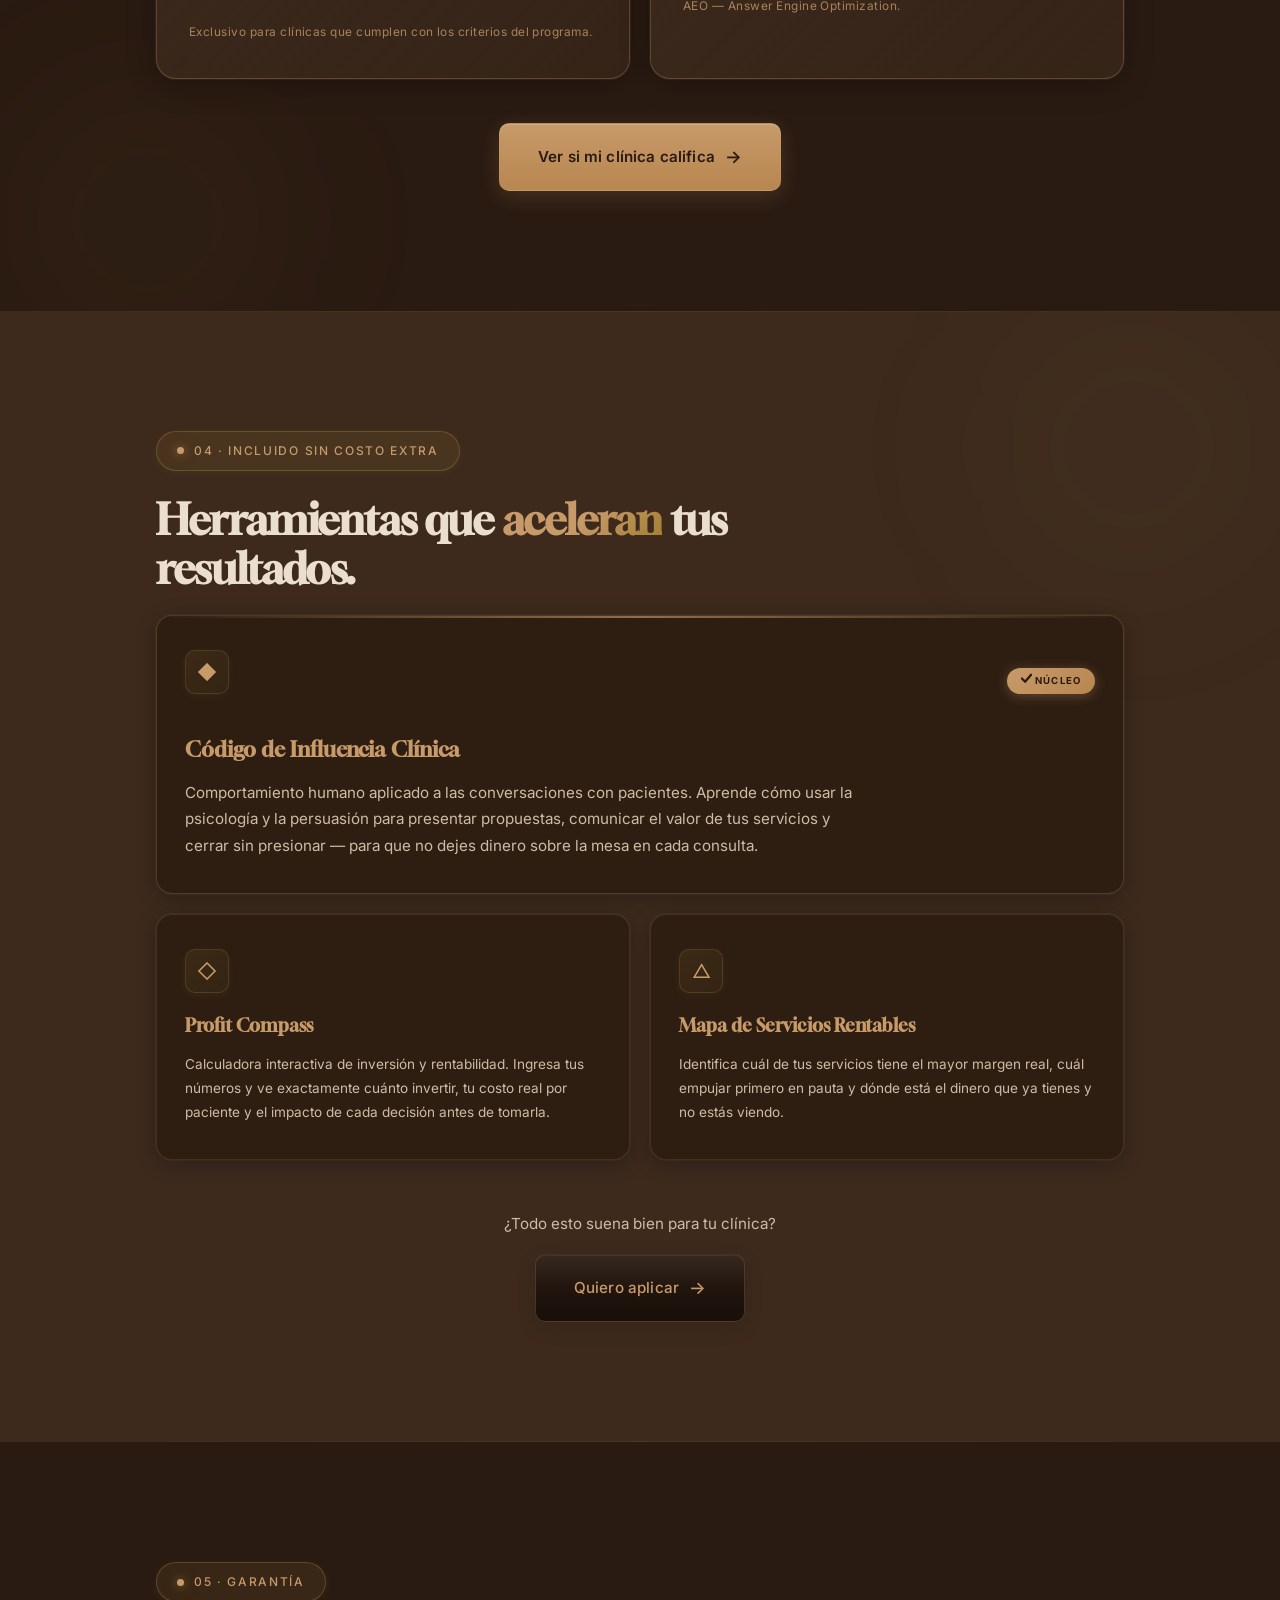
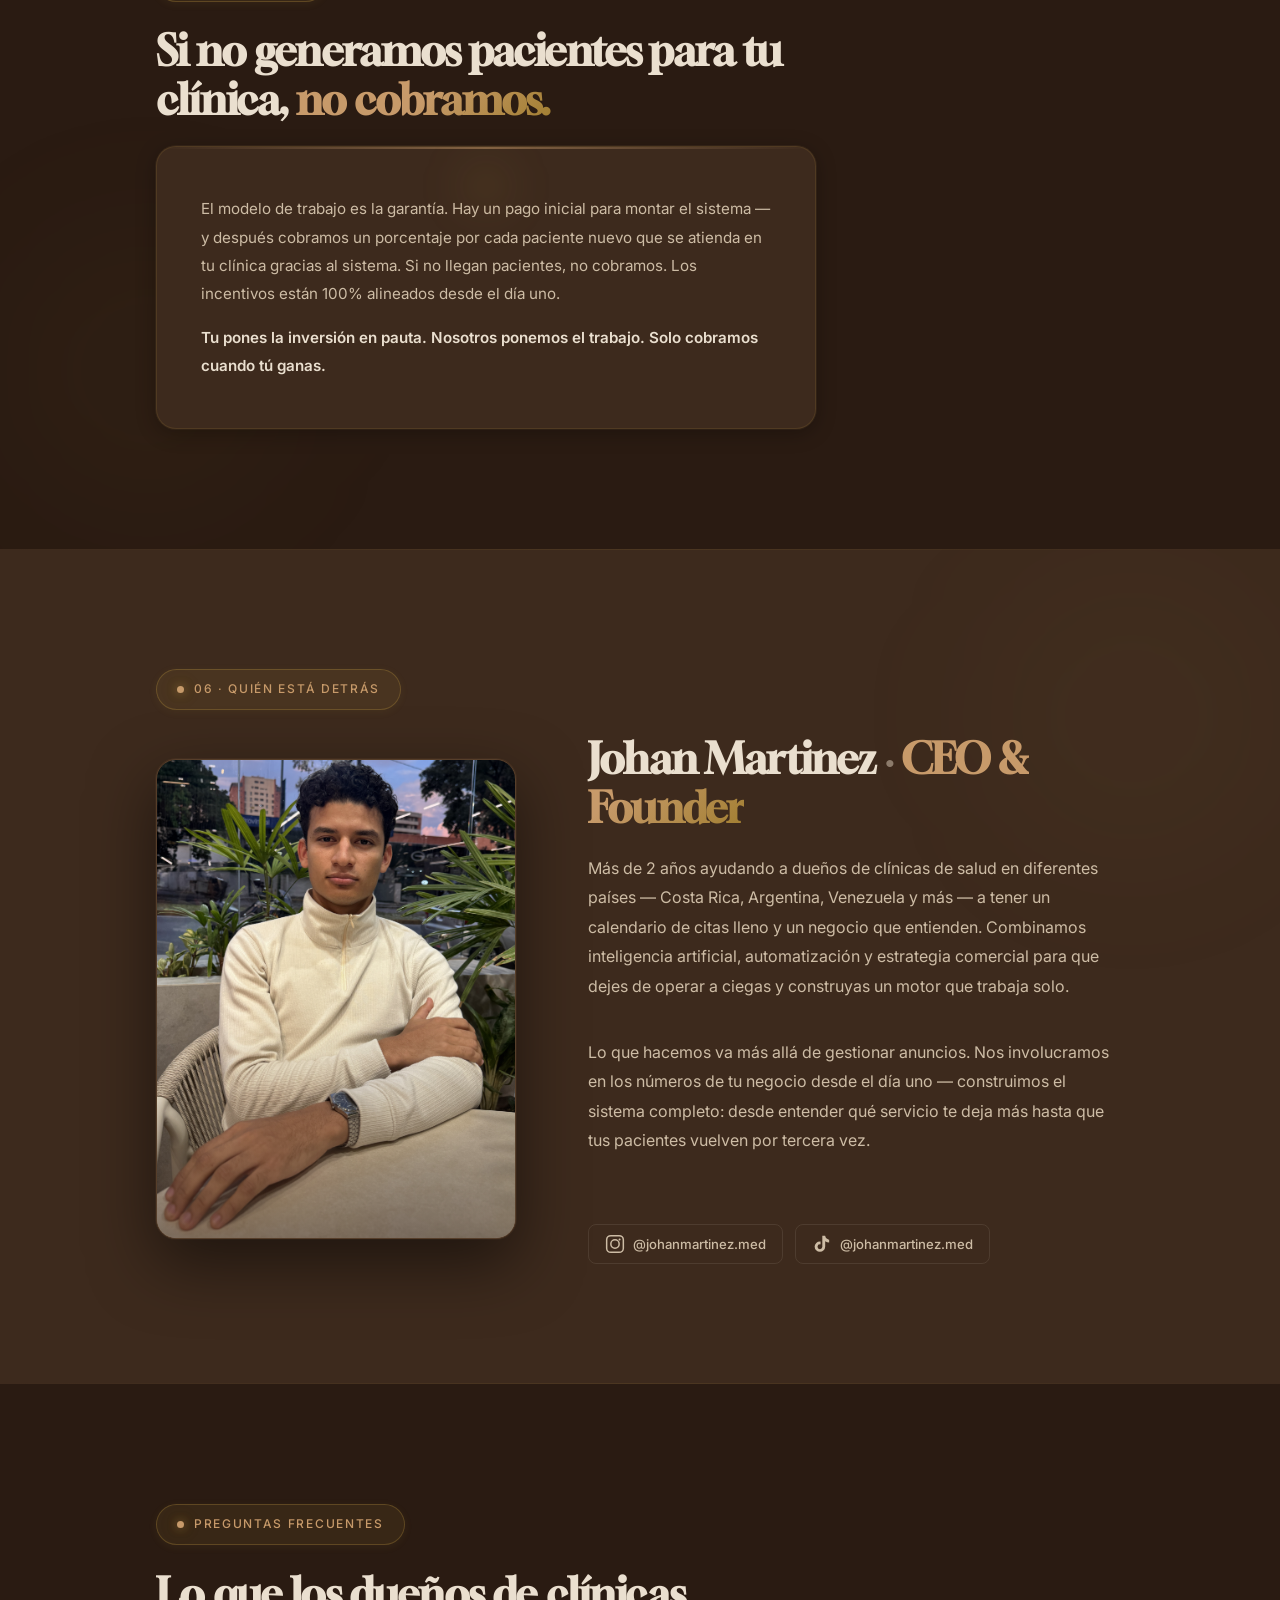
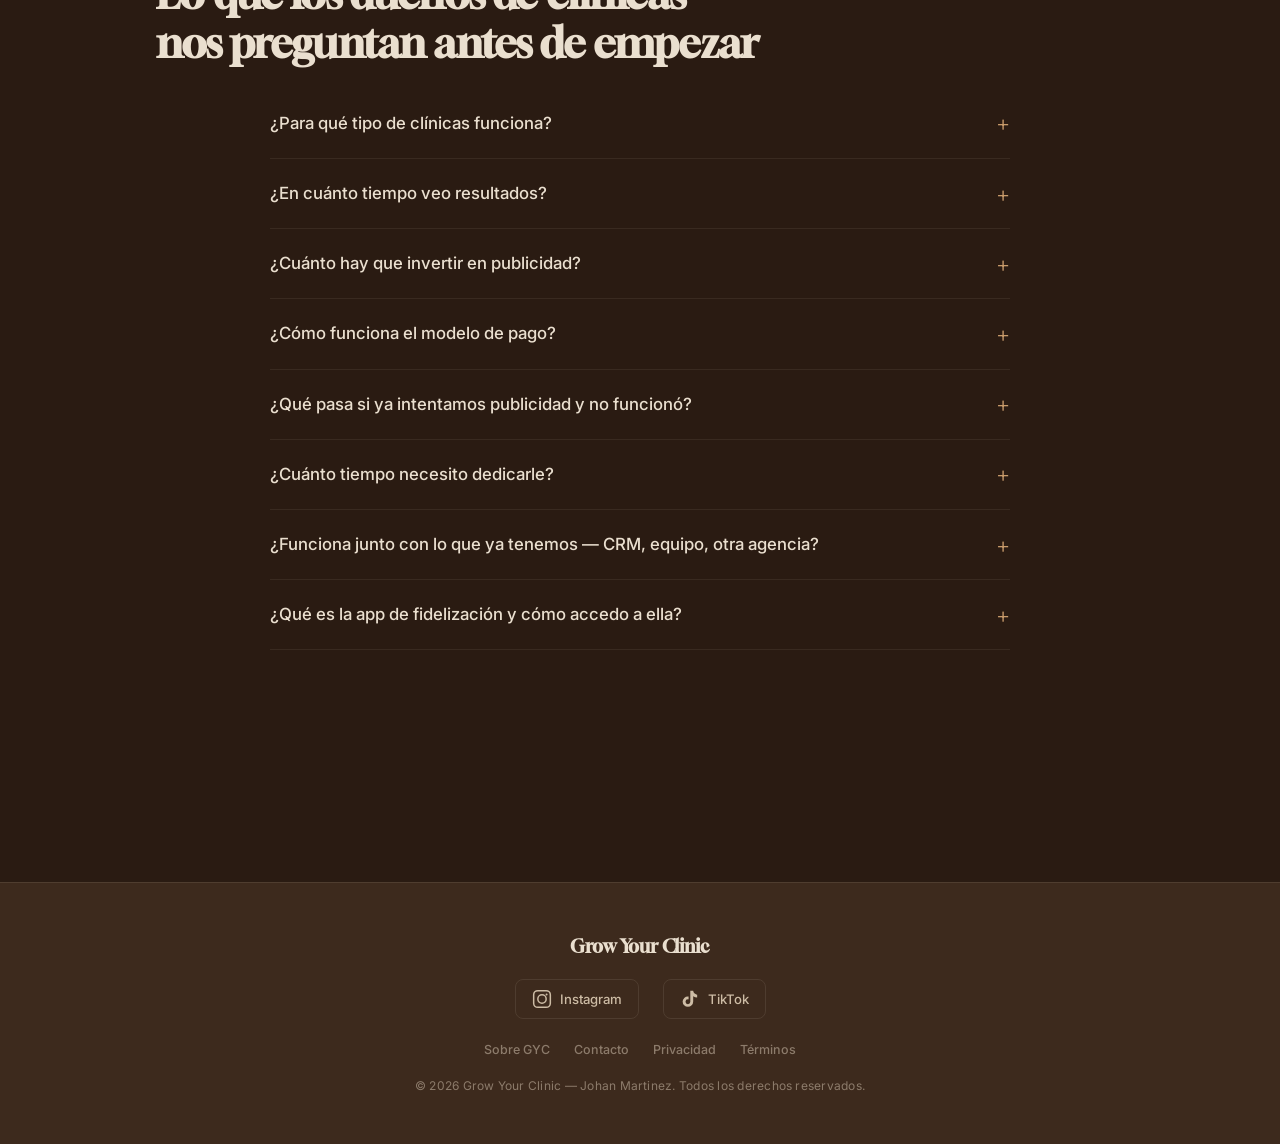
==== commit 56297adb: "refactor(sistema): alineacion perfecta dot-card, elimina motion graphic - Nueva estructura sistema-r" ====
--- a/rebranding/index.html
+++ b/rebranding/index.html
@@ -207,140 +207,90 @@
         No importa qué tan bueno seas como profesional — sin un sistema, tu crecimiento depende de la suerte. Cada fase está diseñada para que la clínica funcione con un motor propio, no con tu esfuerzo manual constante.
       </p>
 
-      <div class="sistema-body">
-        <aside class="sistema-tl">
-          <div class="stl">
-            <div class="stl__fill" id="stl-fill"></div>
-
-            <!-- 01 Claridad — pulso EKG -->
-            <div class="stl__item active" data-phase="0">
-              <div class="stl__dot">
-                <svg class="stl__icon" viewBox="0 0 24 24" fill="none" stroke="currentColor" stroke-width="1.8" stroke-linecap="round" stroke-linejoin="round">
-                  <polyline points="22 12 18 12 15 21 9 3 6 12 2 12"/>
-                </svg>
-              </div>
-            </div>
-
-            <!-- 02 Adquisición — diana -->
-            <div class="stl__item" data-phase="1">
-              <div class="stl__dot">
-                <svg class="stl__icon" viewBox="0 0 24 24" fill="none" stroke="currentColor" stroke-width="1.8" stroke-linecap="round">
-                  <circle cx="12" cy="12" r="9"/>
-                  <circle cx="12" cy="12" r="5"/>
-                  <circle cx="12" cy="12" r="1" fill="currentColor" stroke="none"/>
-                </svg>
-              </div>
-            </div>
-
-            <!-- 03 Conversión — burbuja de chat -->
-            <div class="stl__item" data-phase="2">
-              <div class="stl__dot">
-                <svg class="stl__icon" viewBox="0 0 24 24" fill="none" stroke="currentColor" stroke-width="1.8" stroke-linecap="round" stroke-linejoin="round">
-                  <path d="M21 15a2 2 0 0 1-2 2H7l-4 4V5a2 2 0 0 1 2-2h14a2 2 0 0 1 2 2z"/>
-                </svg>
-              </div>
-            </div>
-
-            <!-- 04 Retención — flechas circulares -->
-            <div class="stl__item" data-phase="3">
-              <div class="stl__dot">
-                <svg class="stl__icon" viewBox="0 0 24 24" fill="none" stroke="currentColor" stroke-width="1.8" stroke-linecap="round" stroke-linejoin="round">
-                  <polyline points="23 4 23 10 17 10"/>
-                  <polyline points="1 20 1 14 7 14"/>
-                  <path d="M3.51 9a9 9 0 0 1 14.85-3.36L23 10M1 14l4.64 4.36A9 9 0 0 0 20.49 15"/>
-                </svg>
-              </div>
-            </div>
-
-            <!-- ESTRELLA final — sistema completo -->
-            <div class="stl__item stl__item--star" id="stl-star">
-              <svg class="stl__star" viewBox="0 0 24 24" fill="currentColor" xmlns="http://www.w3.org/2000/svg">
-                <path d="M12 2l2.4 7.3H22l-6.2 4.5 2.4 7.3L12 17.1l-6.2 4 2.4-7.3L2 9.3h7.6z"/>
-              </svg>
-            </div>
-
-          </div>
-        </aside>
-
-        <div class="sistema-content">
-          <!-- MOTION GRAPHIC -->
-          <div class="jg-wrap reveal" data-d="0.2">
-            <div class="jg-track">
-              <div class="jg-track__dot"></div>
-              <div class="jg-track__dot jg-track__dot--2"></div>
-              <div class="jg-track__dot jg-track__dot--3"></div>
-            </div>
-            <div class="jg">
-              <div class="jg__node">
-                <div class="jg__circle">
-                  <svg class="jg__icon" viewBox="0 0 24 24" fill="none" stroke="currentColor" stroke-width="1.8" stroke-linecap="round" stroke-linejoin="round">
-                    <polyline points="22 12 18 12 15 21 9 3 6 12 2 12"/>
-                  </svg>
-                </div>
-                <span class="jg__num">01</span>
-                <span class="jg__label">Claridad</span>
-              </div>
-              <div class="jg__node">
-                <div class="jg__circle">
-                  <svg class="jg__icon" viewBox="0 0 24 24" fill="none" stroke="currentColor" stroke-width="1.8" stroke-linecap="round">
-                    <circle cx="12" cy="12" r="9"/>
-                    <circle cx="12" cy="12" r="5"/>
-                    <circle cx="12" cy="12" r="1" fill="currentColor" stroke="none"/>
-                  </svg>
-                </div>
-                <span class="jg__num">02</span>
-                <span class="jg__label">Adquisición</span>
-              </div>
-              <div class="jg__node">
-                <div class="jg__circle">
-                  <svg class="jg__icon" viewBox="0 0 24 24" fill="none" stroke="currentColor" stroke-width="1.8" stroke-linecap="round" stroke-linejoin="round">
-                    <path d="M21 15a2 2 0 0 1-2 2H7l-4 4V5a2 2 0 0 1 2-2h14a2 2 0 0 1 2 2z"/>
-                  </svg>
-                </div>
-                <span class="jg__num">03</span>
-                <span class="jg__label">Conversión</span>
-              </div>
-              <div class="jg__node">
-                <div class="jg__circle">
-                  <svg class="jg__icon" viewBox="0 0 24 24" fill="none" stroke="currentColor" stroke-width="1.8" stroke-linecap="round" stroke-linejoin="round">
-                    <polyline points="23 4 23 10 17 10"/>
-                    <polyline points="1 20 1 14 7 14"/>
-                    <path d="M3.51 9a9 9 0 0 1 14.85-3.36L23 10M1 14l4.64 4.36A9 9 0 0 0 20.49 15"/>
-                  </svg>
-                </div>
-                <span class="jg__num">04</span>
-                <span class="jg__label">Retención</span>
-              </div>
-            </div>
-          </div>
-
-          <div class="cards-4">
-            <div class="mcard reveal" data-d="0.1" data-phase="0">
-              <span class="mcard__n">01</span>
-              <h3 class="mcard__t">Claridad</h3>
-              <div class="mcard__line"></div>
-              <p>Entendemos juntos los números de tu clínica — qué servicio te deja más, cuánto te cuesta cada paciente, dónde estás dejando dinero en la mesa.</p>
-            </div>
-            <div class="mcard reveal" data-d="0.2" data-phase="1">
-              <span class="mcard__n">02</span>
-              <h3 class="mcard__t">Adquisición</h3>
-              <div class="mcard__line"></div>
-              <p>Montamos el sistema para que lleguen pacientes nuevos todos los días, sin depender del boca a boca ni de la suerte.</p>
-            </div>
-            <div class="mcard reveal" data-d="0.3" data-phase="2">
-              <span class="mcard__n">03</span>
-              <h3 class="mcard__t">Conversión</h3>
-              <div class="mcard__line"></div>
-              <p>Cada persona que pregunta se atiende rápido, se agenda y recibe seguimiento — sin que se escape ninguna. Vita trabaja las 24 horas.</p>
-            </div>
-            <div class="mcard reveal" data-d="0.4" data-phase="3">
-              <span class="mcard__n">04</span>
-              <h3 class="mcard__t">Retención</h3>
-              <div class="mcard__line"></div>
-              <p>Tus pacientes vuelven, compran otros servicios y te refieren. Tu clínica crece sobre la base que ya tienes.</p>
-            </div>
-          </div>
-        </div>
+      <!-- Grid: cada fila = [dot izquierdo | card derecha], alineación perfecta -->
+      <div class="sistema-rows">
+        <div class="stl__fill" id="stl-fill"></div>
+
+        <!-- 01 Claridad -->
+        <div class="srow__dot" data-phase="0">
+          <div class="stl__dot">
+            <svg class="stl__icon" viewBox="0 0 24 24" fill="none" stroke="currentColor" stroke-width="1.8" stroke-linecap="round" stroke-linejoin="round">
+              <polyline points="22 12 18 12 15 21 9 3 6 12 2 12"/>
+            </svg>
+          </div>
+        </div>
+        <div class="srow__card">
+          <div class="mcard reveal" data-phase="0">
+            <span class="mcard__n">01</span>
+            <h3 class="mcard__t">Claridad</h3>
+            <div class="mcard__line"></div>
+            <p>Entendemos juntos los números de tu clínica — qué servicio te deja más, cuánto te cuesta cada paciente, dónde estás dejando dinero en la mesa.</p>
+          </div>
+        </div>
+
+        <!-- 02 Adquisición -->
+        <div class="srow__dot" data-phase="1">
+          <div class="stl__dot">
+            <svg class="stl__icon" viewBox="0 0 24 24" fill="none" stroke="currentColor" stroke-width="1.8" stroke-linecap="round">
+              <circle cx="12" cy="12" r="9"/>
+              <circle cx="12" cy="12" r="5"/>
+              <circle cx="12" cy="12" r="1" fill="currentColor" stroke="none"/>
+            </svg>
+          </div>
+        </div>
+        <div class="srow__card">
+          <div class="mcard reveal" data-phase="1">
+            <span class="mcard__n">02</span>
+            <h3 class="mcard__t">Adquisición</h3>
+            <div class="mcard__line"></div>
+            <p>Montamos el sistema para que lleguen pacientes nuevos todos los días, sin depender del boca a boca ni de la suerte.</p>
+          </div>
+        </div>
+
+        <!-- 03 Conversión -->
+        <div class="srow__dot" data-phase="2">
+          <div class="stl__dot">
+            <svg class="stl__icon" viewBox="0 0 24 24" fill="none" stroke="currentColor" stroke-width="1.8" stroke-linecap="round" stroke-linejoin="round">
+              <path d="M21 15a2 2 0 0 1-2 2H7l-4 4V5a2 2 0 0 1 2-2h14a2 2 0 0 1 2 2z"/>
+            </svg>
+          </div>
+        </div>
+        <div class="srow__card">
+          <div class="mcard reveal" data-phase="2">
+            <span class="mcard__n">03</span>
+            <h3 class="mcard__t">Conversión</h3>
+            <div class="mcard__line"></div>
+            <p>Cada persona que pregunta se atiende rápido, se agenda y recibe seguimiento — sin que se escape ninguna. Vita trabaja las 24 horas.</p>
+          </div>
+        </div>
+
+        <!-- 04 Retención -->
+        <div class="srow__dot" data-phase="3">
+          <div class="stl__dot">
+            <svg class="stl__icon" viewBox="0 0 24 24" fill="none" stroke="currentColor" stroke-width="1.8" stroke-linecap="round" stroke-linejoin="round">
+              <polyline points="23 4 23 10 17 10"/>
+              <polyline points="1 20 1 14 7 14"/>
+              <path d="M3.51 9a9 9 0 0 1 14.85-3.36L23 10M1 14l4.64 4.36A9 9 0 0 0 20.49 15"/>
+            </svg>
+          </div>
+        </div>
+        <div class="srow__card">
+          <div class="mcard reveal" data-phase="3">
+            <span class="mcard__n">04</span>
+            <h3 class="mcard__t">Retención</h3>
+            <div class="mcard__line"></div>
+            <p>Tus pacientes vuelven, compran otros servicios y te refieren. Tu clínica crece sobre la base que ya tienes.</p>
+          </div>
+        </div>
+
+        <!-- Estrella final -->
+        <div class="srow__star" id="stl-star">
+          <svg class="stl__star" viewBox="0 0 24 24" fill="currentColor">
+            <path d="M12 2l2.4 7.3H22l-6.2 4.5 2.4 7.3L12 17.1l-6.2 4 2.4-7.3L2 9.3h7.6z"/>
+          </svg>
+        </div>
+        <div></div>
+
       </div>
     </div>
   </section>
--- a/rebranding/css/styles.css
+++ b/rebranding/css/styles.css
@@ -1116,55 +1116,85 @@
 .btn--gold-inv:active { transform: translateY(0) scale(0.97); transition-duration: 0.1s; }
 
 /* ---- SISTEMA LAYOUT (sticky timeline) ---- */
-.sistema-body {
+/* ---- SISTEMA ROWS — grid dot|card por fila ---- */
+.sistema-rows {
+  position: relative;
   display: grid;
   grid-template-columns: 68px 1fr;
-  gap: 40px;
-  align-items: stretch;
-  margin-top: 20px;
-}
-
-.sistema-tl {
-  align-self: stretch;
-}
-
-.stl {
-  position: relative;
-  display: flex;
-  flex-direction: column;
-  align-items: center;
-  justify-content: space-between;
-  height: 100%;
-  padding: 4px 0;
-}
-
-/* Background track */
-.stl::before {
+  column-gap: 28px;
+  row-gap: 0;
+  margin-top: 32px;
+}
+
+/* Línea vertical de fondo */
+.sistema-rows::before {
   content: '';
   position: absolute;
-  left: 50%; top: 28px; bottom: 28px;
-  transform: translateX(-50%);
+  left: 33px;
+  top: 26px; bottom: 20px;
   width: 1px;
   background: rgba(199,154,106,0.12);
   z-index: 0;
 }
 
-/* Animated fill */
+/* Línea animada fill */
 .stl__fill {
   position: absolute;
-  left: 50%; top: 28px;
-  transform: translateX(-50%);
-  width: 2px; height: 0%;
+  left: 32px; top: 26px;
+  width: 2px; height: 0px;
   background: linear-gradient(to bottom,
     var(--gold) 0%,
-    rgba(199,154,106,0.7) 60%,
-    rgba(199,154,106,0.3) 100%);
+    rgba(199,154,106,0.6) 100%);
   z-index: 1;
-  transition: height 0.6s var(--ease-out-expo);
+  transition: height 0.55s var(--ease-out-expo);
   border-radius: 2px;
+  pointer-events: none;
+}
+
+/* Celda del dot (columna izquierda) */
+.srow__dot {
+  display: flex;
+  justify-content: center;
+  align-items: flex-start;
+  padding-top: 24px;
+  padding-bottom: 28px;
+  position: relative; z-index: 2;
+}
+
+/* Celda de la card (columna derecha) */
+.srow__card {
+  padding-bottom: 28px;
+}
+
+/* Celda estrella */
+.srow__star {
+  display: flex;
+  justify-content: center;
+  align-items: center;
+  padding: 12px 0 0;
+  position: relative; z-index: 2;
+}
+
+/* Estado activo del dot */
+.srow__dot.active .stl__dot {
+  border-color: rgba(199,154,106,0.55);
+  background: radial-gradient(circle at 38% 32%,
+    rgba(220,180,110,0.95) 0%,
+    rgba(199,154,106,0.9) 45%,
+    rgba(160,110,60,0.85) 100%);
+  box-shadow:
+    0 0 0 5px rgba(199,154,106,0.07),
+    0 0 18px rgba(199,154,106,0.4),
+    0 0 36px rgba(199,154,106,0.18),
+    inset 0 1px 0 rgba(255,255,255,0.15);
+}
+.srow__dot.active .stl__icon {
+  color: var(--gyc-espresso);
+  transform: scale(1.05);
 }
 
 .stl__item {
+  /* legacy — mantener por compatibilidad */
   display: flex;
   align-items: center;
   justify-content: center;
@@ -1264,8 +1294,12 @@
   .jg__node { width: calc(50% - 14px); }
   .sec__cta { margin-top: 44px; }
   .sec__cta-soft { margin-top: 40px; }
-  .sistema-body { grid-template-columns: 44px 1fr; gap: 20px; }
+  .sistema-rows { grid-template-columns: 44px 1fr; column-gap: 16px; }
+  .sistema-rows::before { left: 21px; }
+  .stl__fill { left: 20px; }
   .stl__dot { width: 38px; height: 38px; }
   .stl__icon { width: 15px; height: 15px; }
   .stl__star { width: 22px; height: 22px; }
-}
+  .srow__dot { padding-top: 20px; padding-bottom: 20px; }
+  .srow__card { padding-bottom: 20px; }
+}
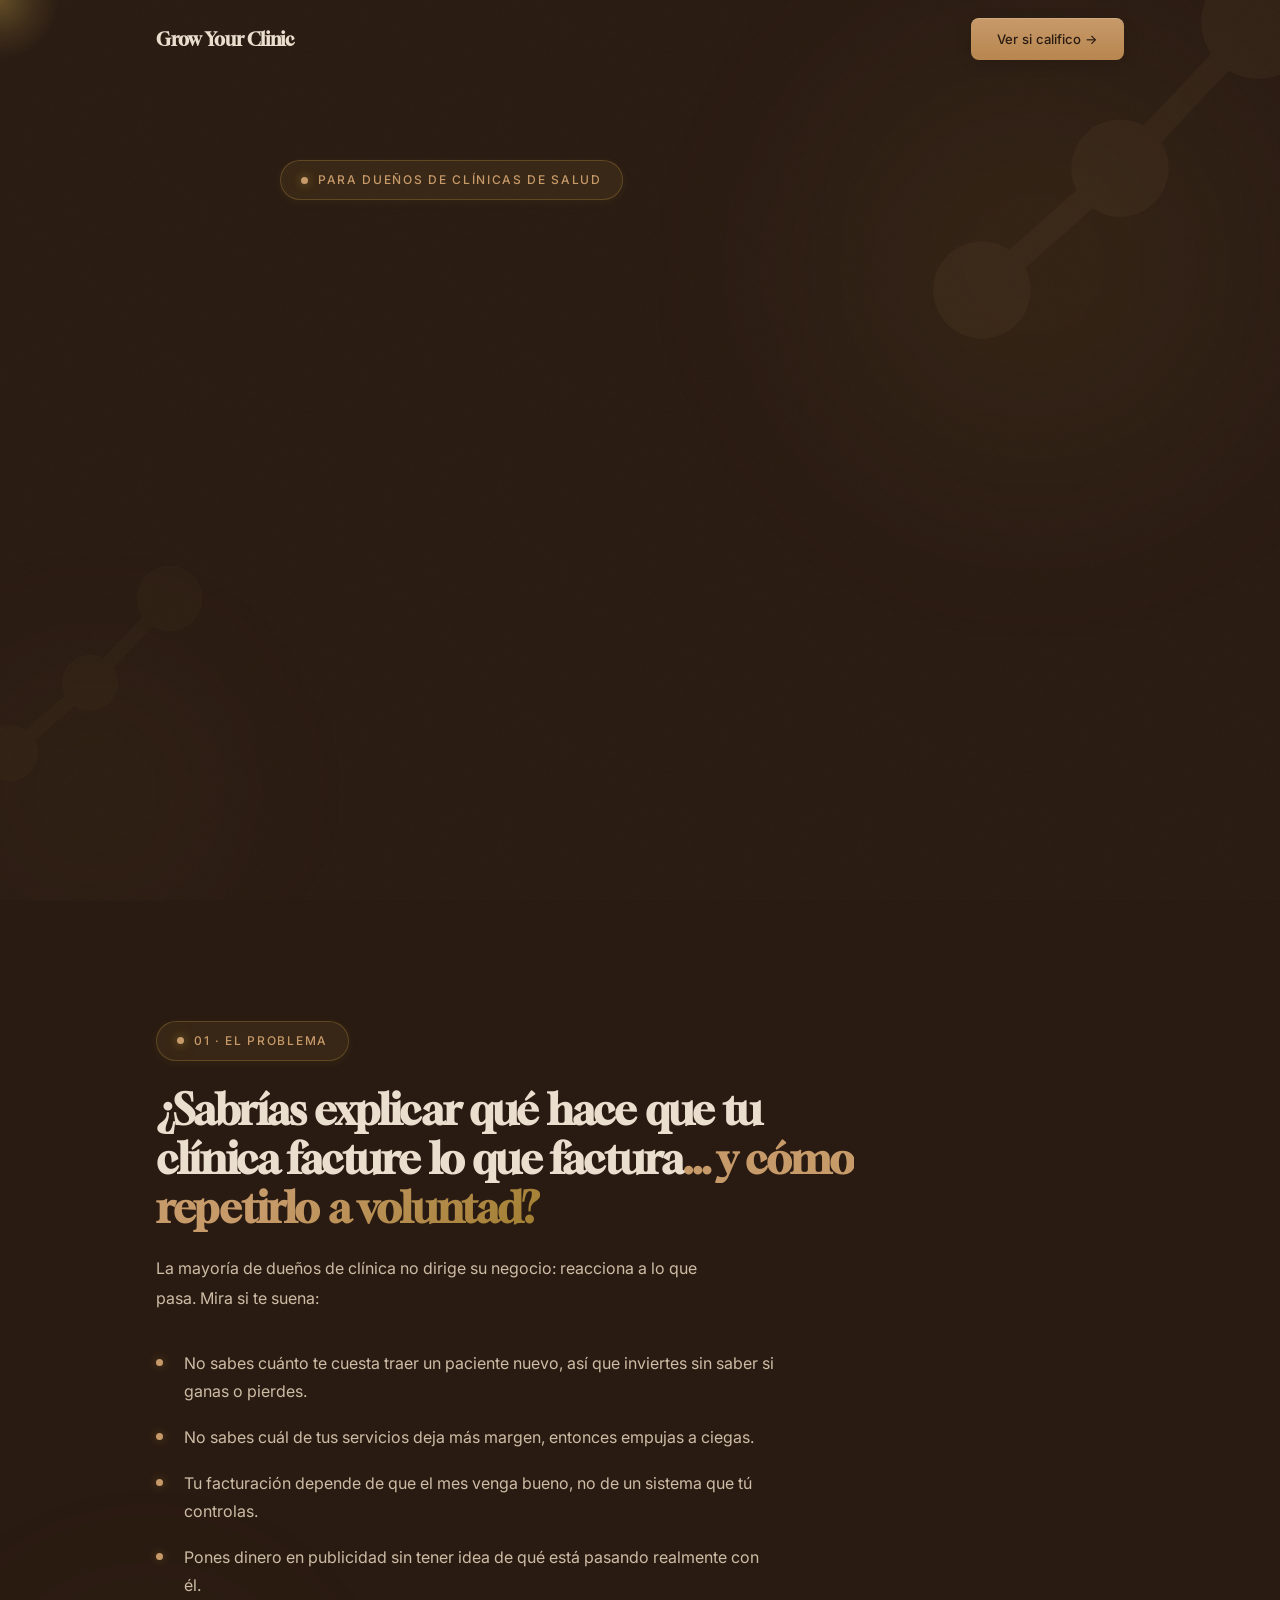
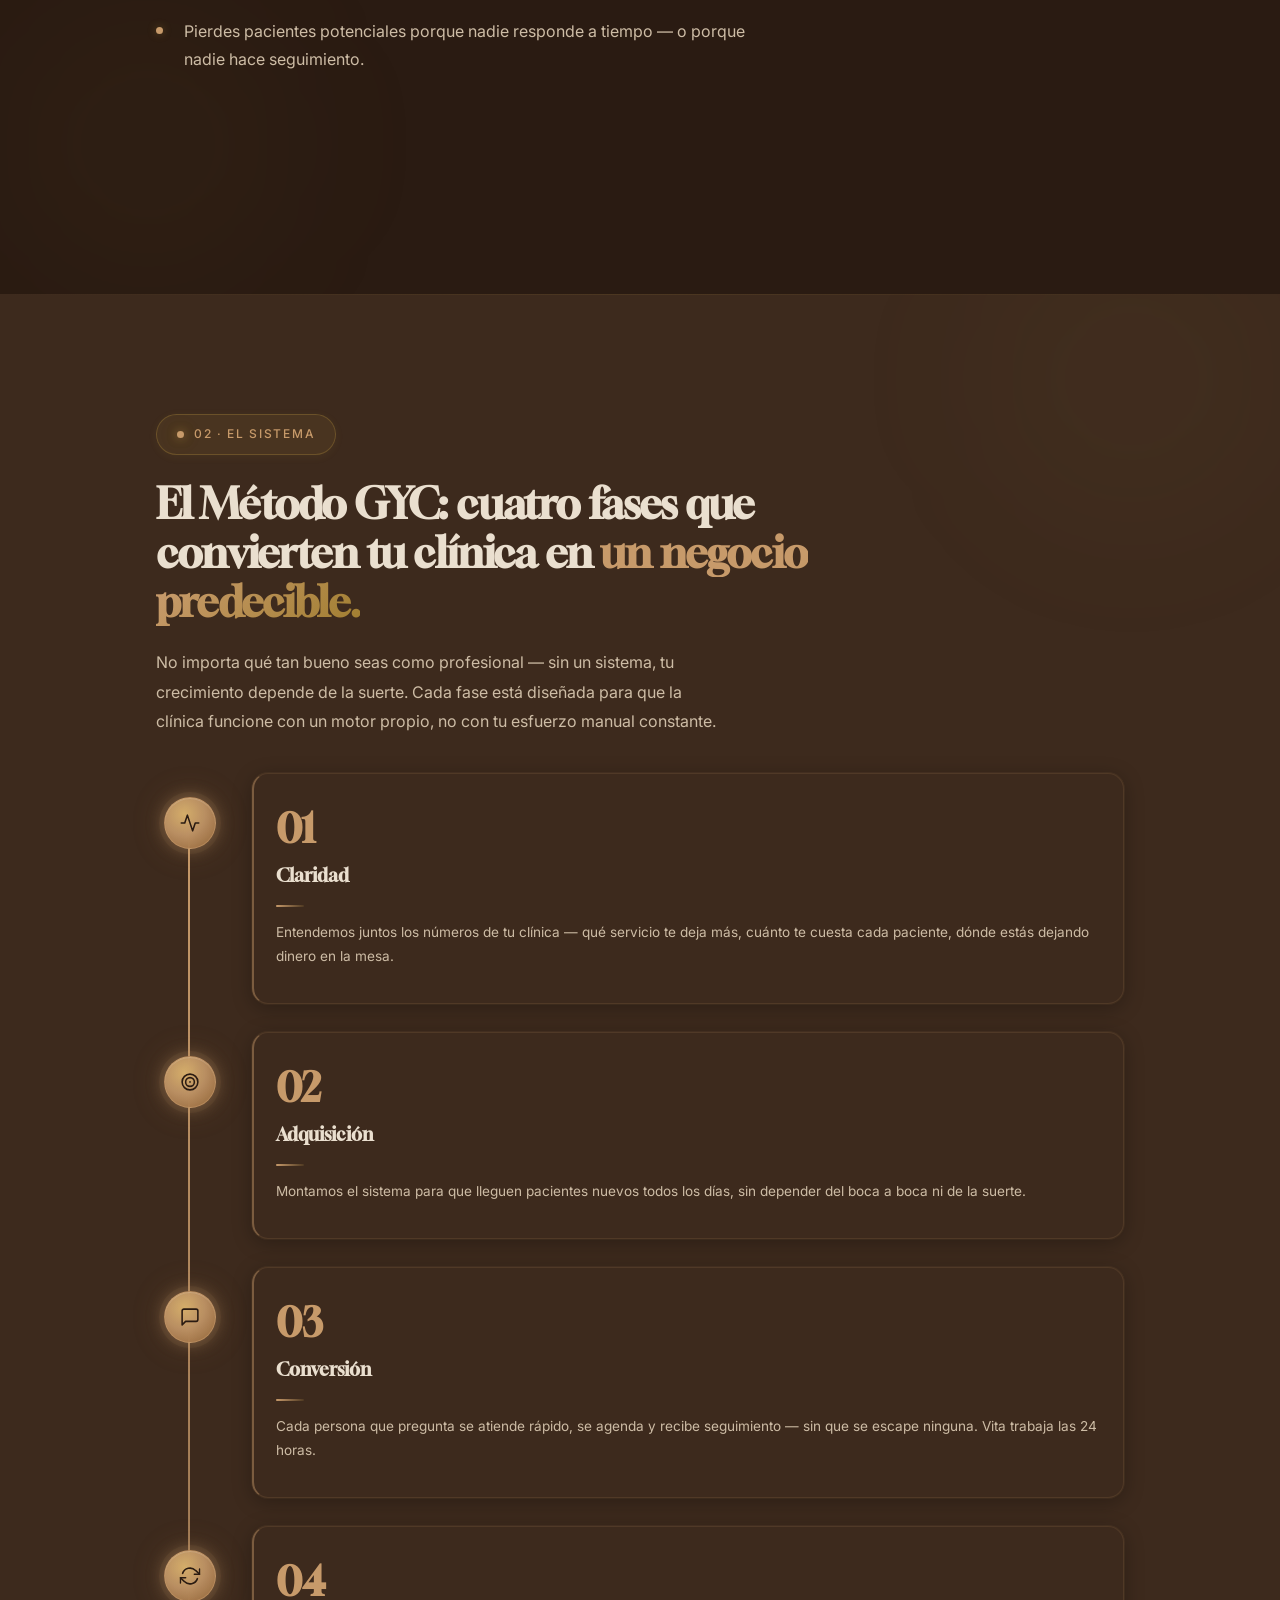
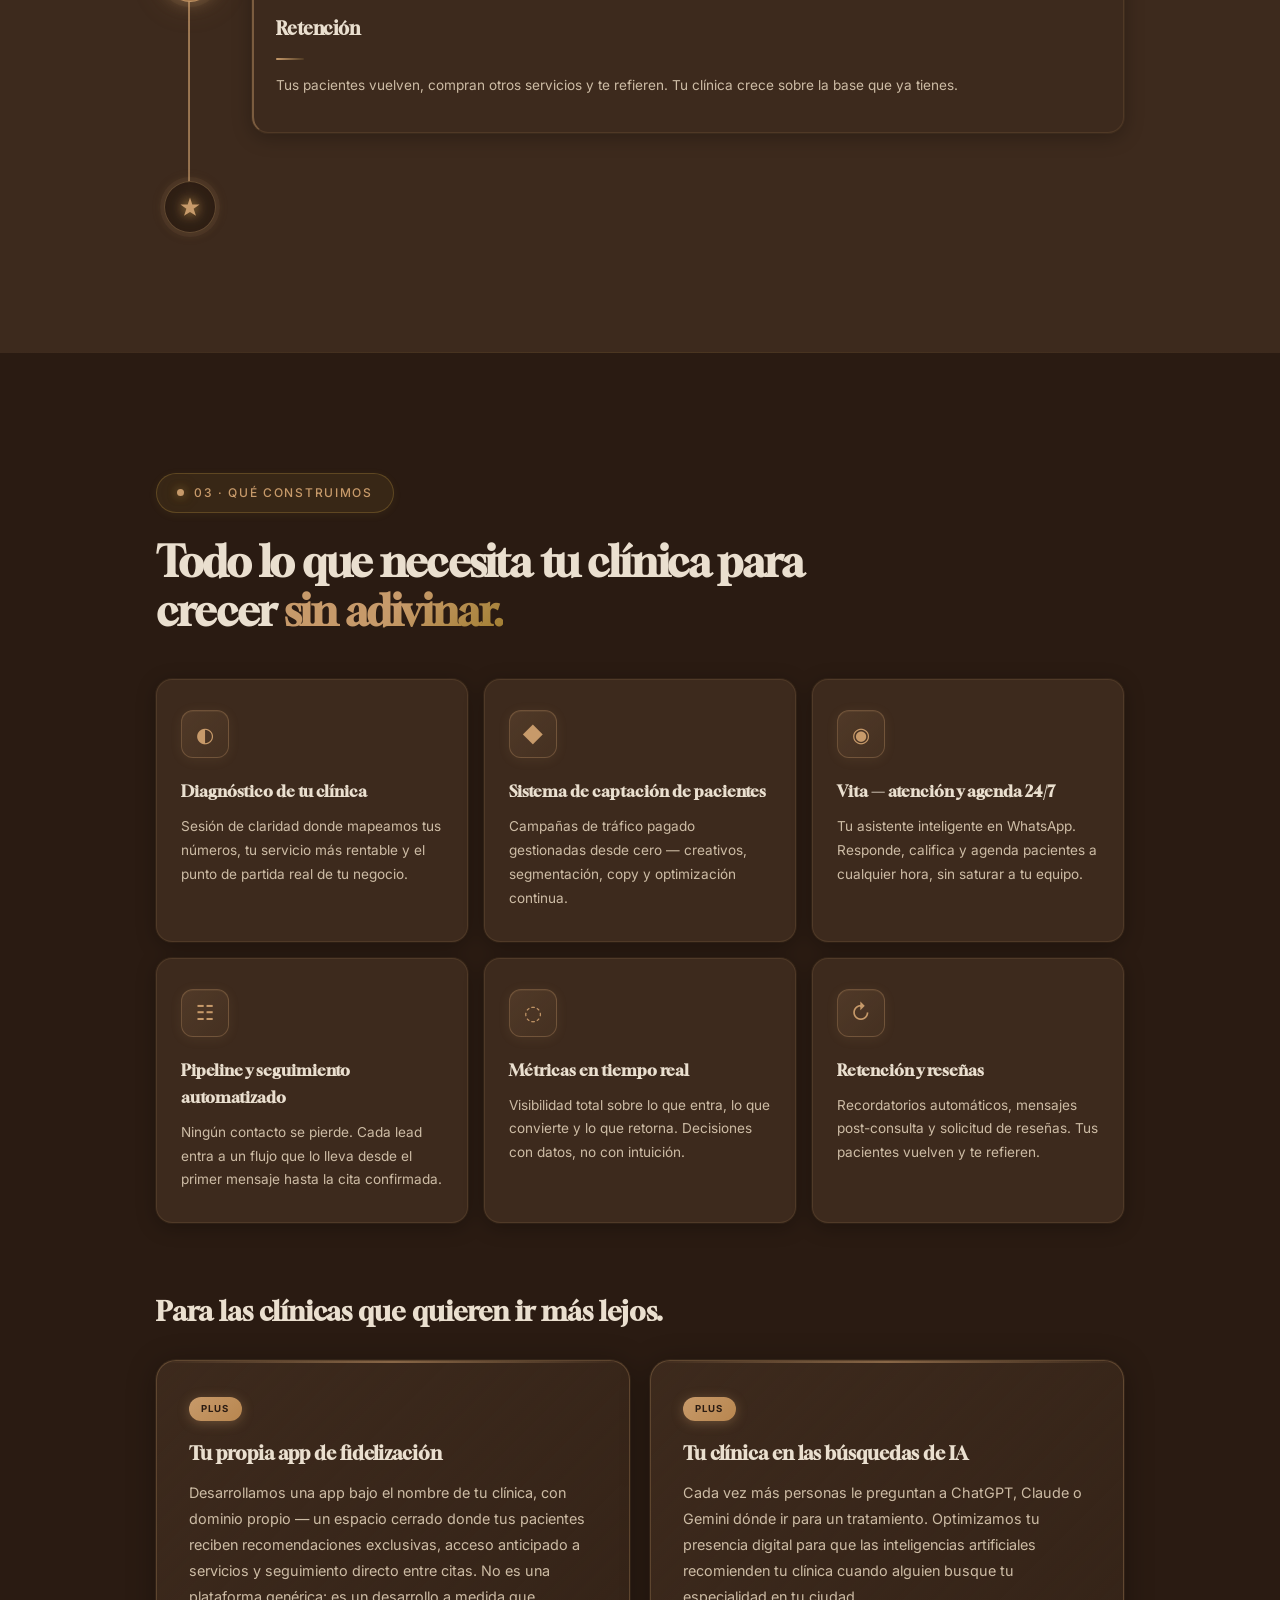
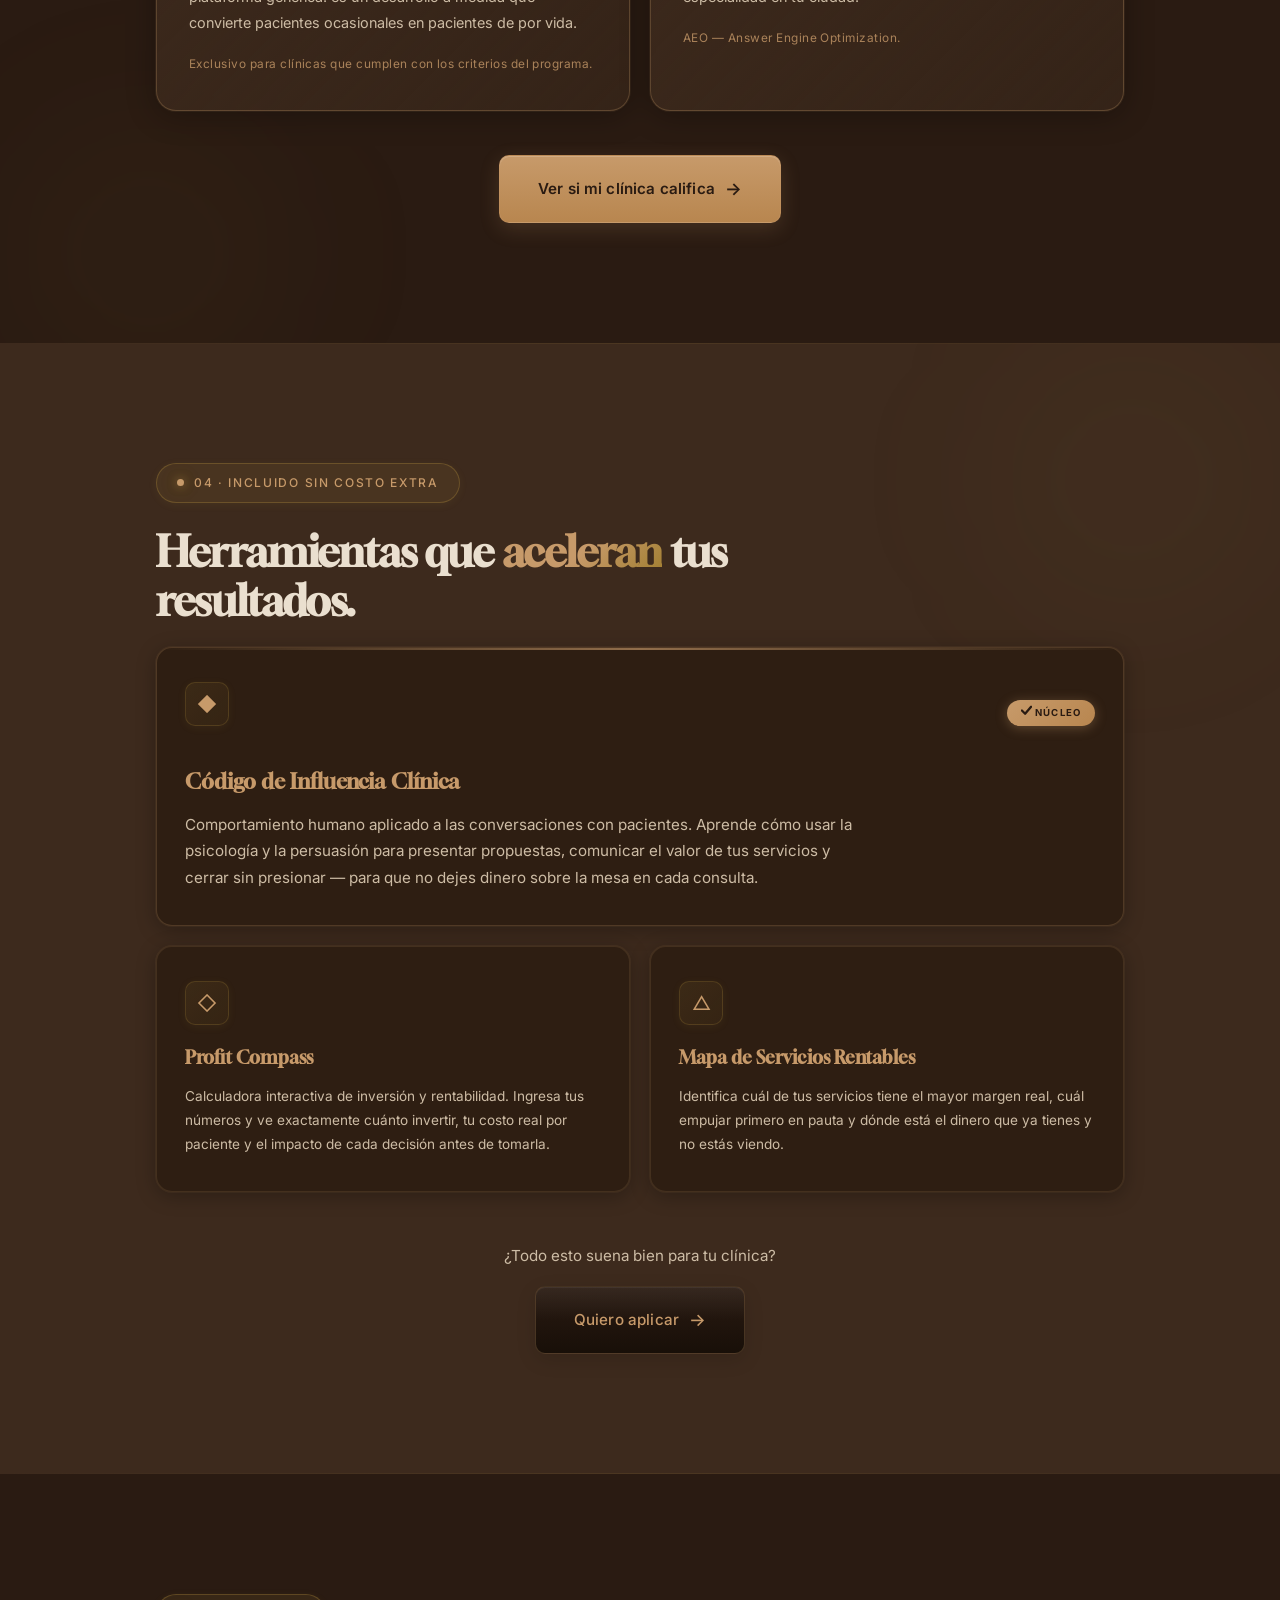
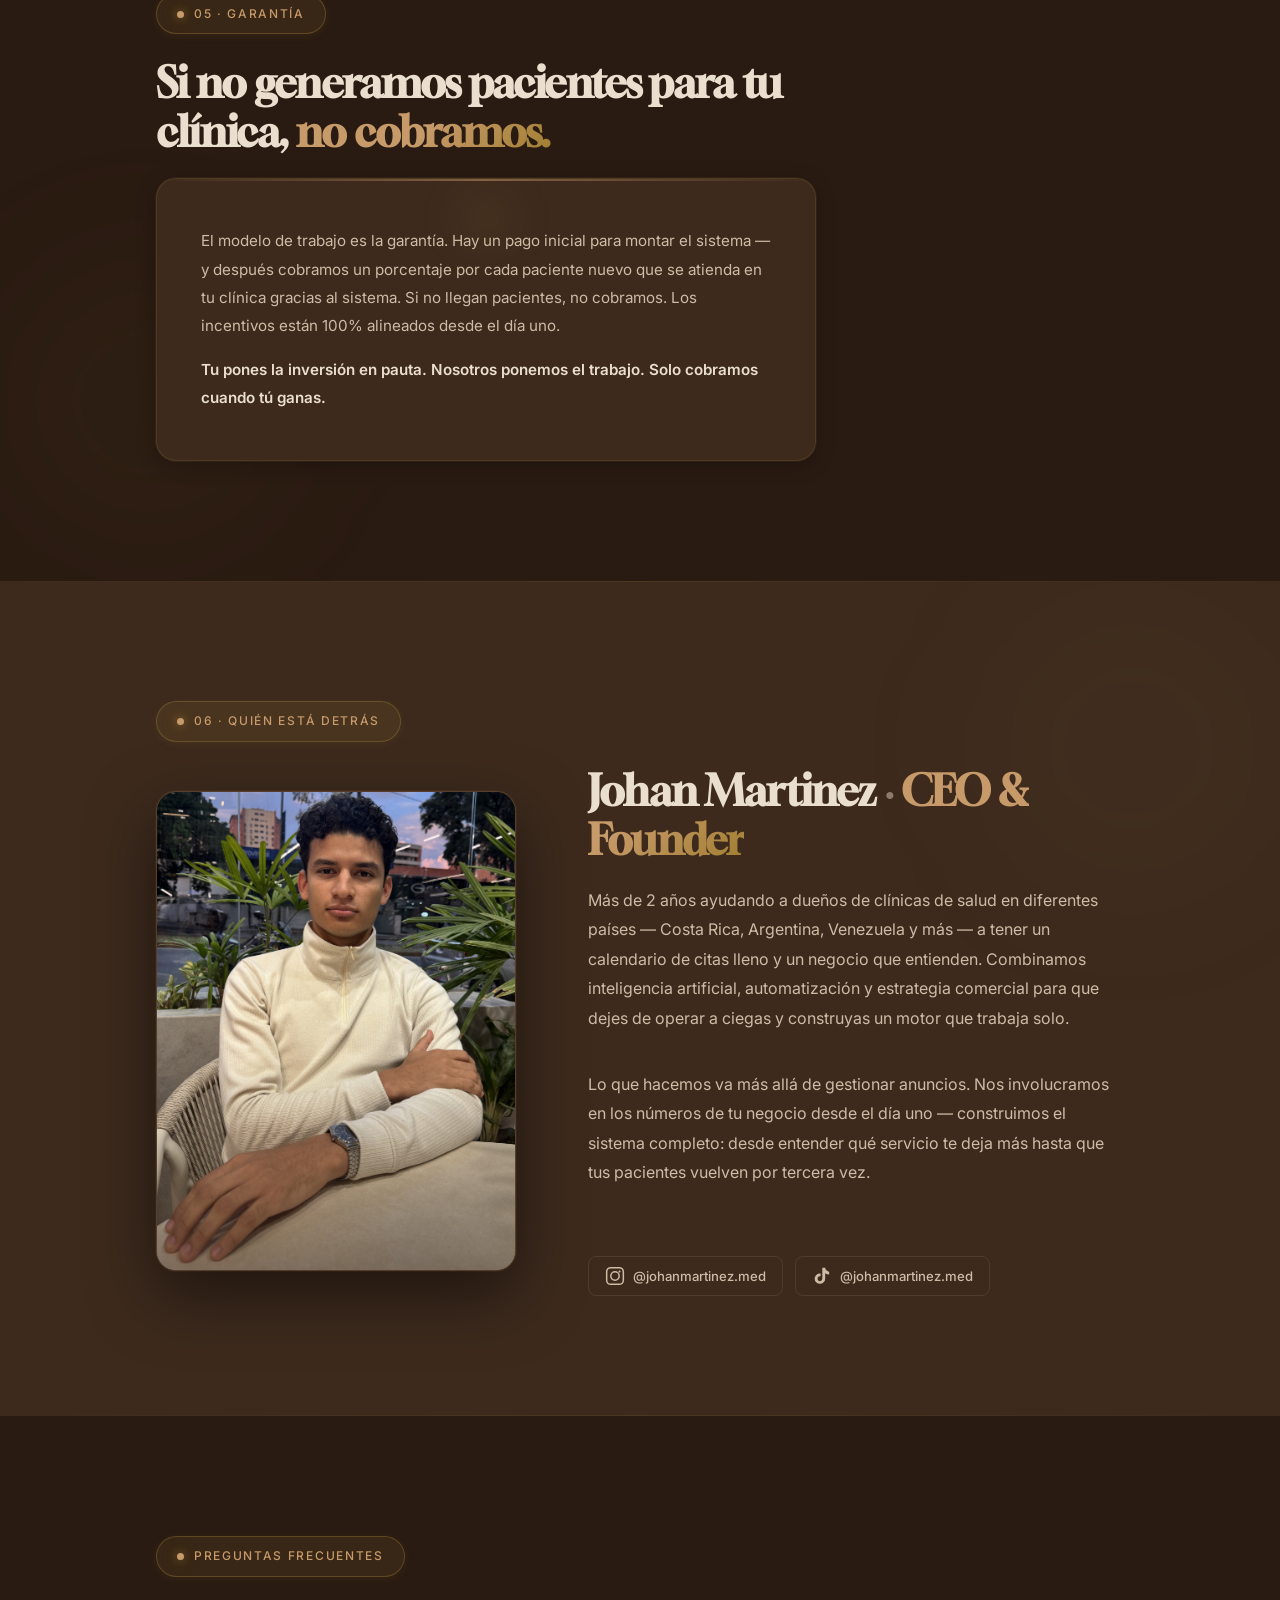
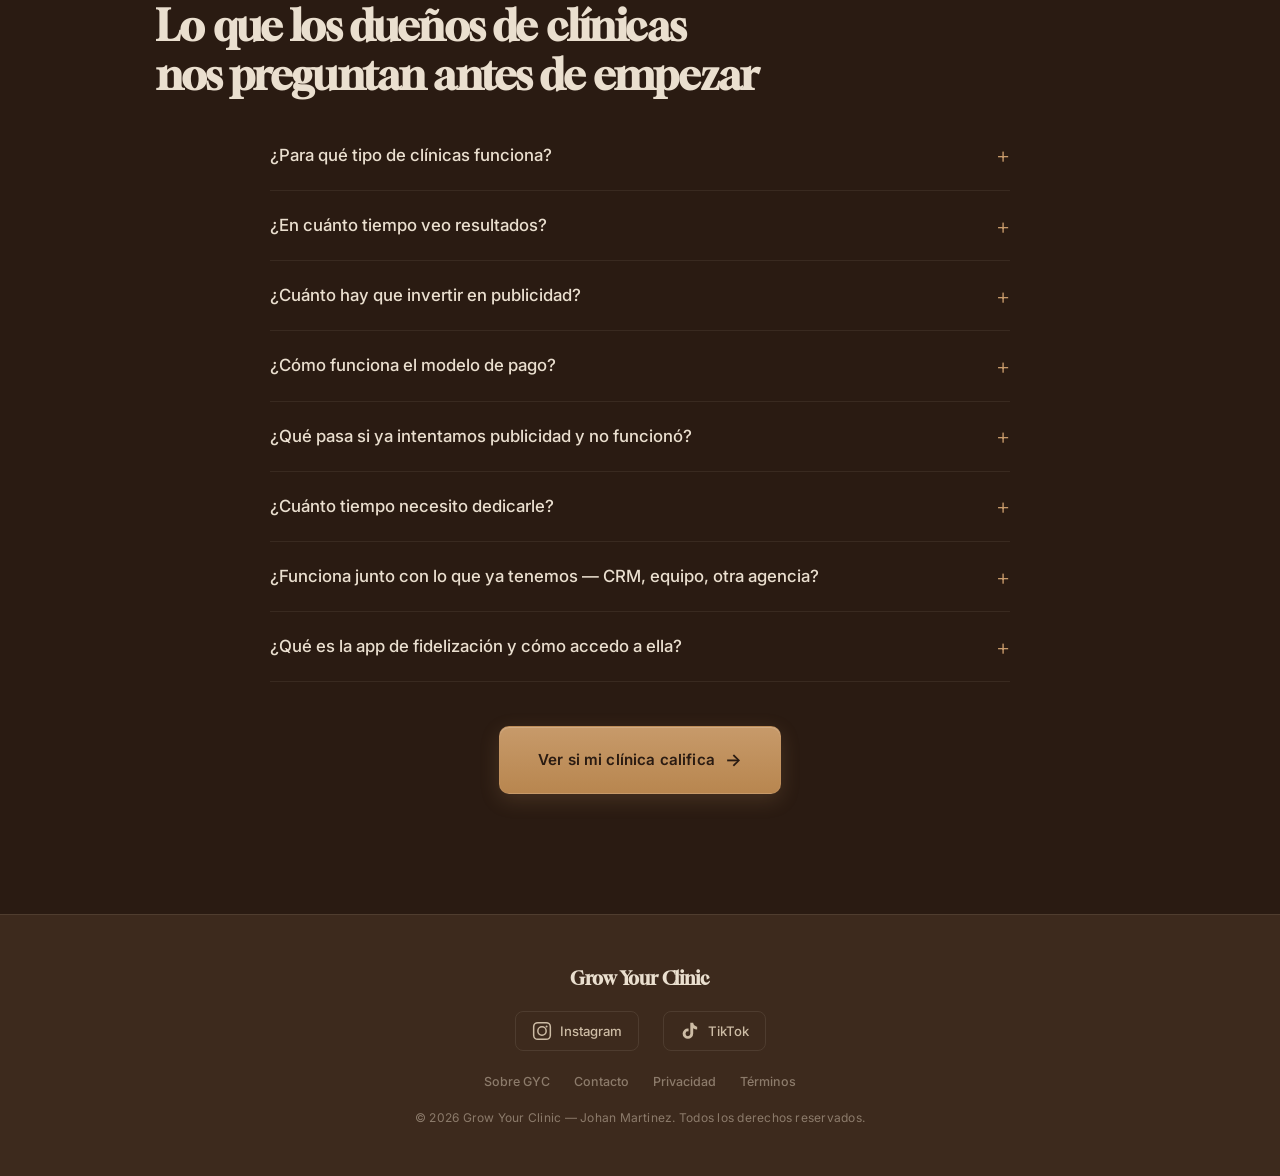
==== commit 2ced9cad: "fix(estrella): circulo oscuro + estrella dorada, selector CSS correcto - Estrella dentro de stl__dot" ====
--- a/rebranding/index.html
+++ b/rebranding/index.html
@@ -285,9 +285,11 @@
 
         <!-- Estrella final -->
         <div class="srow__star" id="stl-star">
-          <svg class="stl__star" viewBox="0 0 24 24" fill="currentColor">
-            <path d="M12 2l2.4 7.3H22l-6.2 4.5 2.4 7.3L12 17.1l-6.2 4 2.4-7.3L2 9.3h7.6z"/>
-          </svg>
+          <div class="stl__dot stl__dot--star">
+            <svg class="stl__star" viewBox="0 0 24 24" fill="currentColor">
+              <path d="M12 2l2.4 7.3H22l-6.2 4.5 2.4 7.3L12 17.1l-6.2 4 2.4-7.3L2 9.3h7.6z"/>
+            </svg>
+          </div>
         </div>
         <div></div>
 
--- a/rebranding/css/styles.css
+++ b/rebranding/css/styles.css
@@ -1171,7 +1171,7 @@
   display: flex;
   justify-content: center;
   align-items: center;
-  padding: 12px 0 0;
+  padding: 20px 0 0;
   position: relative; z-index: 2;
 }
 
@@ -1234,33 +1234,39 @@
   transform: scale(1.05);
 }
 
-/* Star — sin círculo, solo la estrella */
-.stl__item--star {
-  margin-top: 6px;
-}
+/* Star — círculo oscuro, estrella de color */
+.stl__dot--star {
+  /* hereda stl__dot: círculo oscuro */
+}
+/* Círculo NO se pone dorado al activar — solo borde sutil */
+#stl-star.active .stl__dot--star {
+  border-color: rgba(199,154,106,0.35);
+  background: rgba(42,27,18,0.9);
+  box-shadow:
+    0 0 0 4px rgba(199,154,106,0.06),
+    0 0 14px rgba(199,154,106,0.15);
+}
+/* La estrella SVG es la que se ilumina */
 .stl__star {
-  width: 28px; height: 28px;
-  color: rgba(199,154,106,0.15);
+  width: 20px; height: 20px; flex-shrink: 0;
+  color: rgba(199,154,106,0.18);
   transition: color 0.6s, filter 0.6s, transform 0.5s var(--ease-out-expo);
-  filter: drop-shadow(0 0 0px transparent);
-}
-.stl__item--star.active .stl__star {
+}
+#stl-star.active .stl__star {
   color: var(--gold);
-  transform: scale(1.18);
-  filter:
-    drop-shadow(0 0 6px rgba(220,170,80,0.8))
-    drop-shadow(0 0 14px rgba(199,154,106,0.5));
+  transform: scale(1.15);
+  filter: drop-shadow(0 0 5px rgba(220,170,80,0.8)) drop-shadow(0 0 10px rgba(199,154,106,0.5));
   animation: starGlow 2.2s ease-in-out infinite;
 }
 
 @keyframes starGlow {
   0%, 100% {
-    filter: drop-shadow(0 0 6px rgba(220,170,80,0.8)) drop-shadow(0 0 14px rgba(199,154,106,0.5));
-    transform: scale(1.18);
+    filter: drop-shadow(0 0 5px rgba(220,170,80,0.8)) drop-shadow(0 0 10px rgba(199,154,106,0.5));
+    transform: scale(1.15);
   }
   50% {
-    filter: drop-shadow(0 0 10px rgba(220,170,80,1)) drop-shadow(0 0 22px rgba(199,154,106,0.7));
-    transform: scale(1.26);
+    filter: drop-shadow(0 0 9px rgba(220,170,80,1)) drop-shadow(0 0 18px rgba(199,154,106,0.7));
+    transform: scale(1.22);
   }
 }
 
@@ -1299,7 +1305,7 @@
   .stl__fill { left: 20px; }
   .stl__dot { width: 38px; height: 38px; }
   .stl__icon { width: 15px; height: 15px; }
-  .stl__star { width: 22px; height: 22px; }
+  .stl__star { width: 16px; height: 16px; }
   .srow__dot { padding-top: 20px; padding-bottom: 20px; }
   .srow__card { padding-bottom: 20px; }
 }
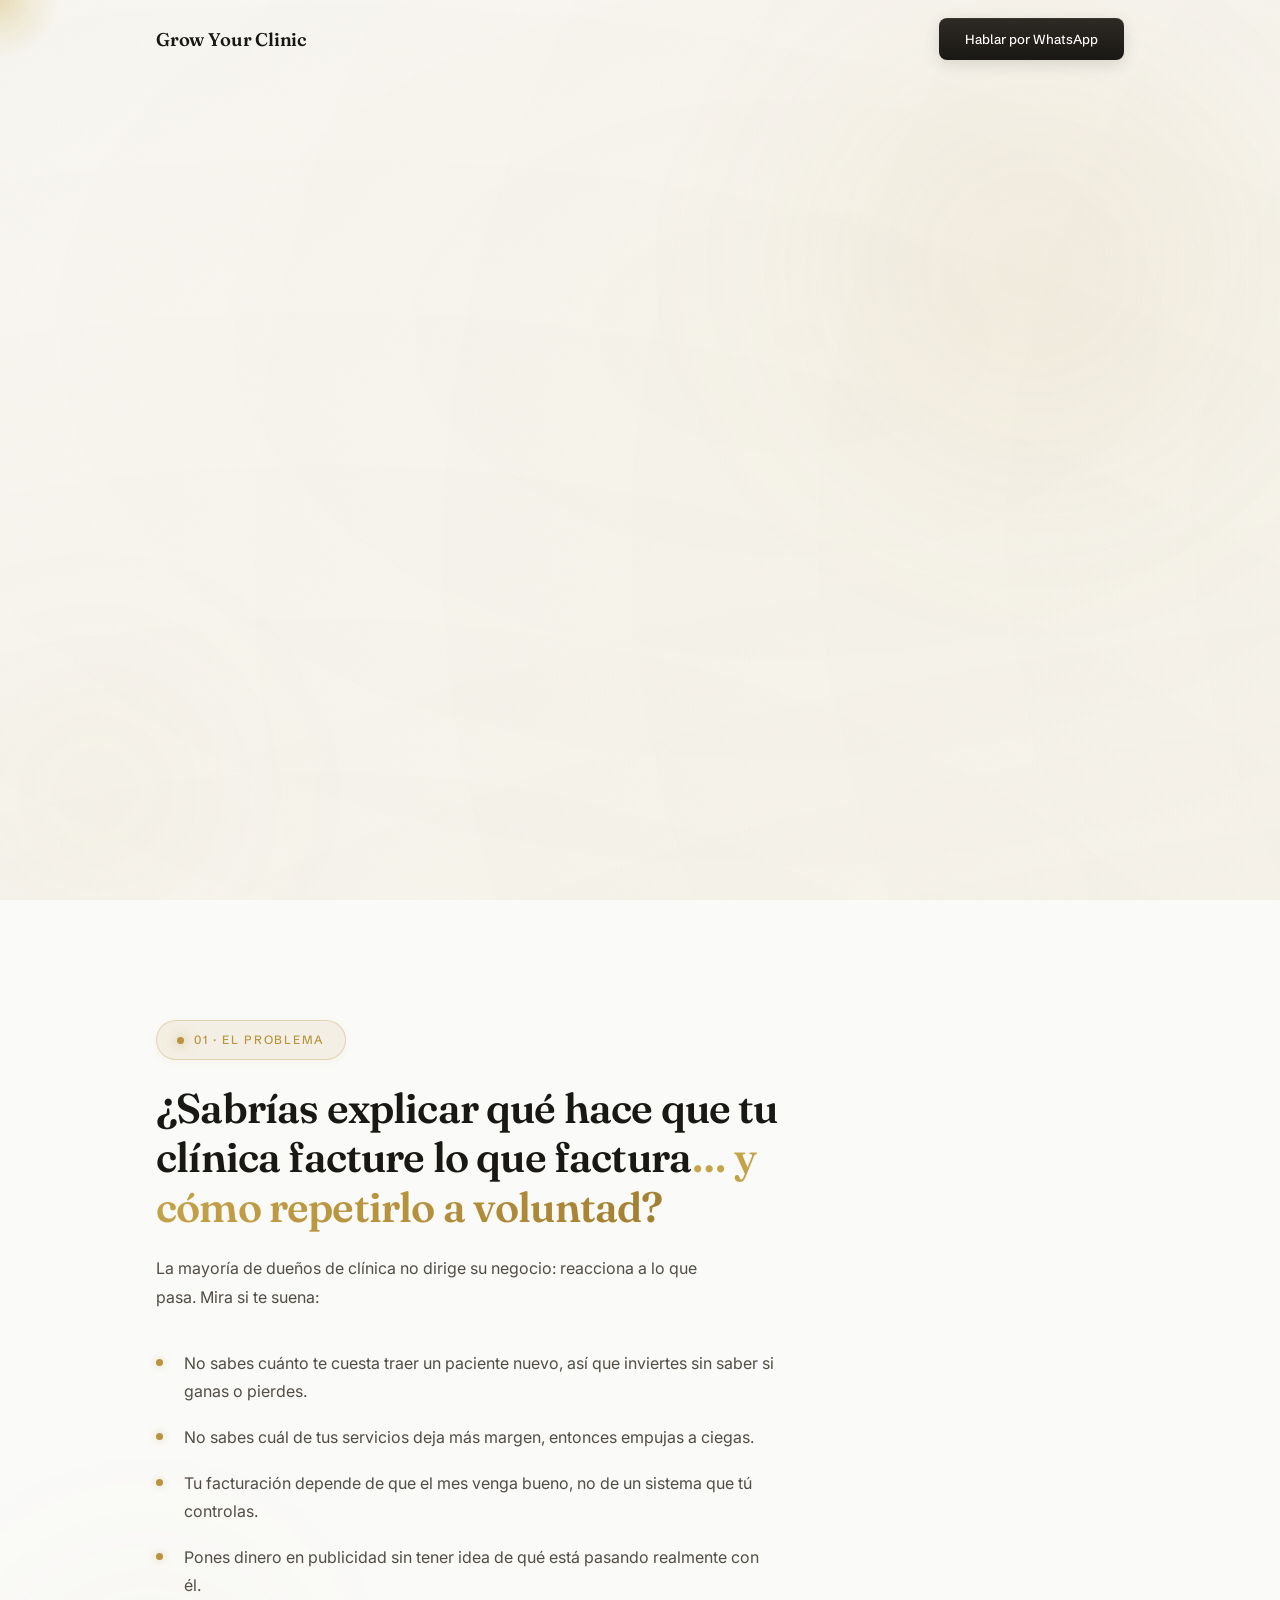
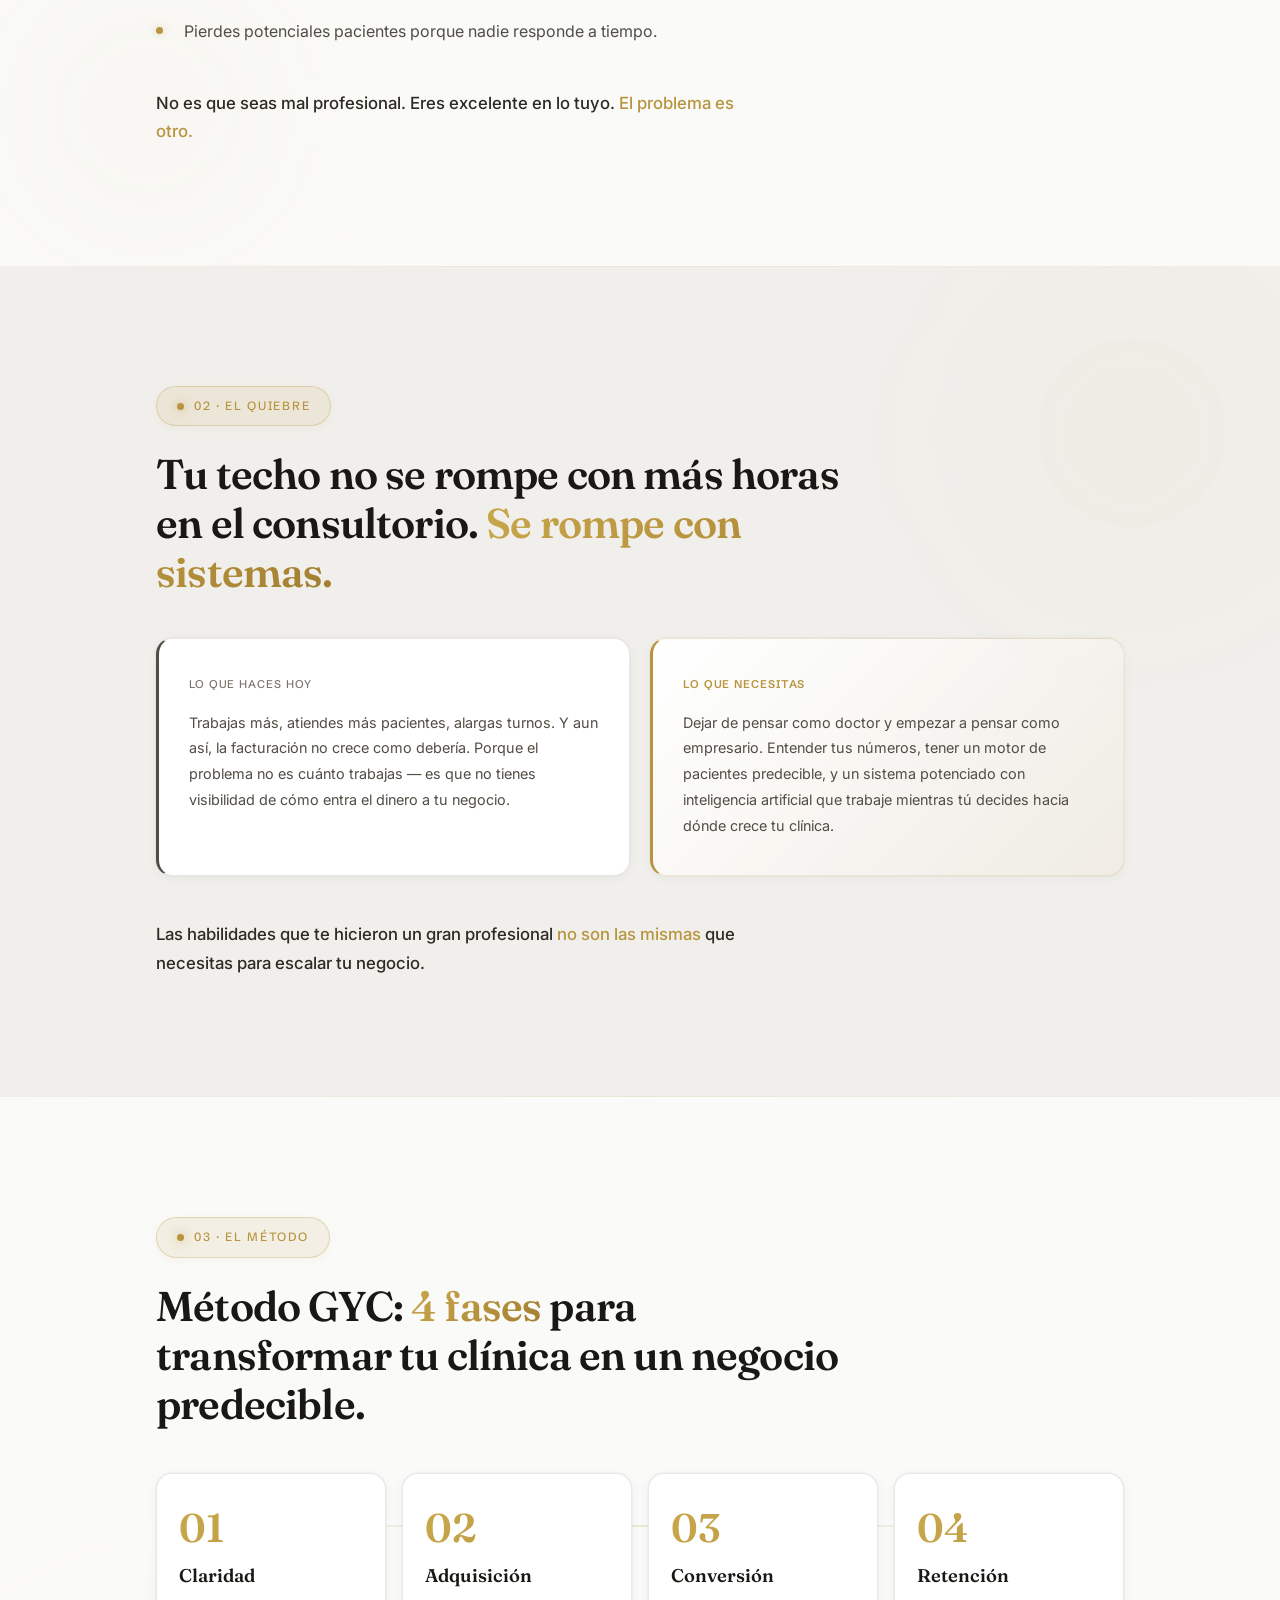
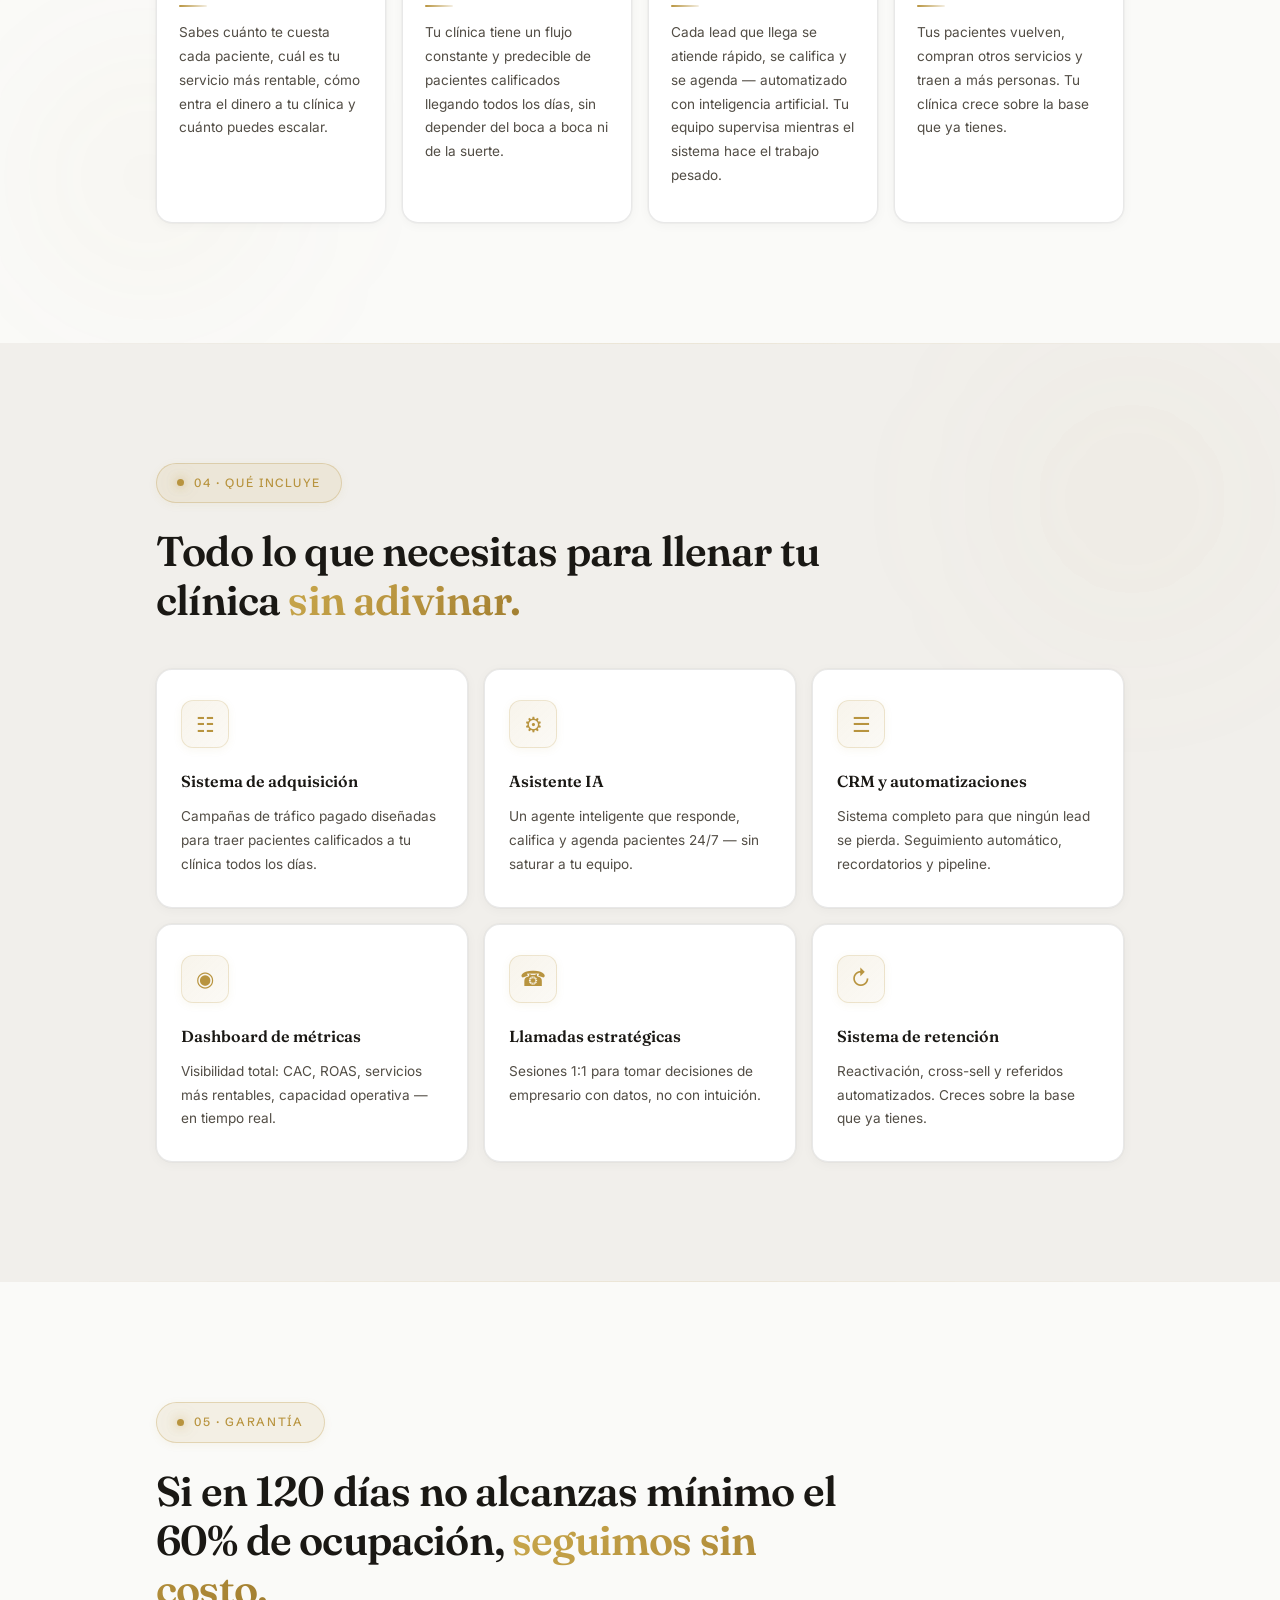
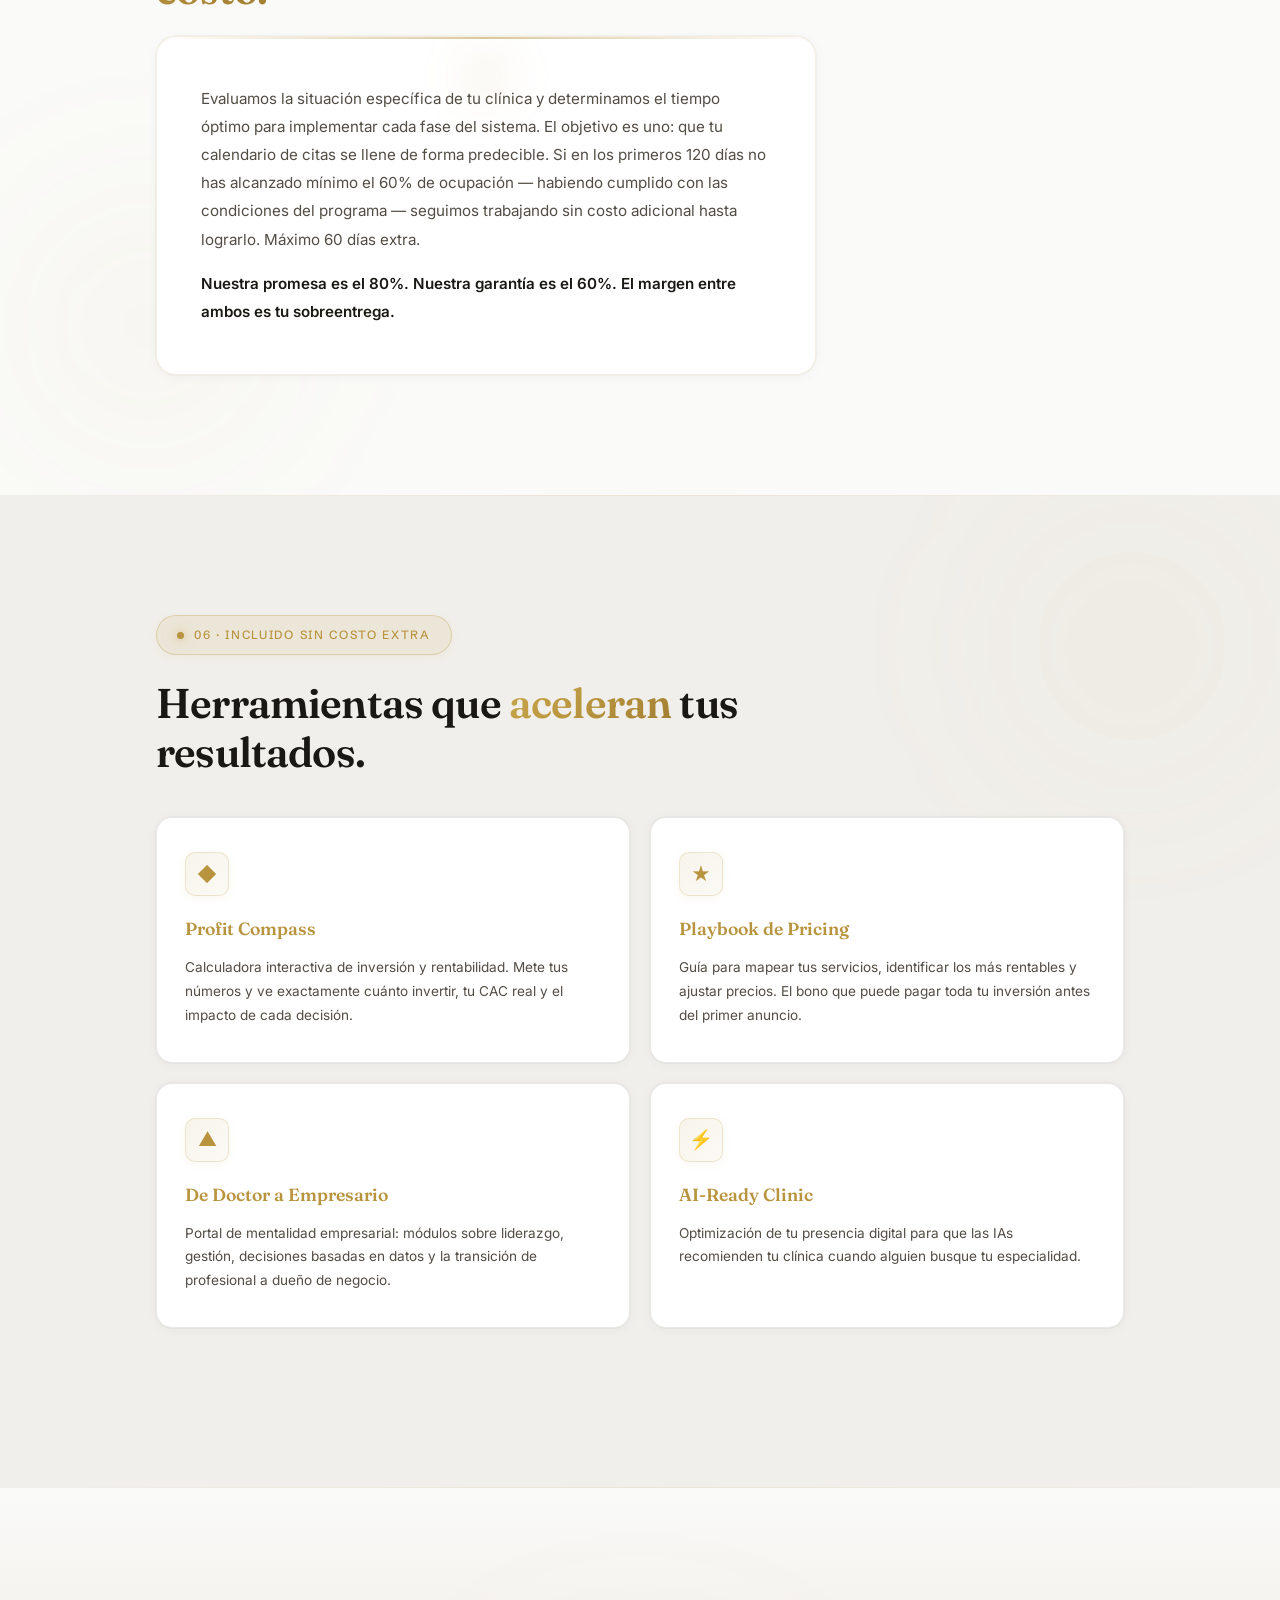
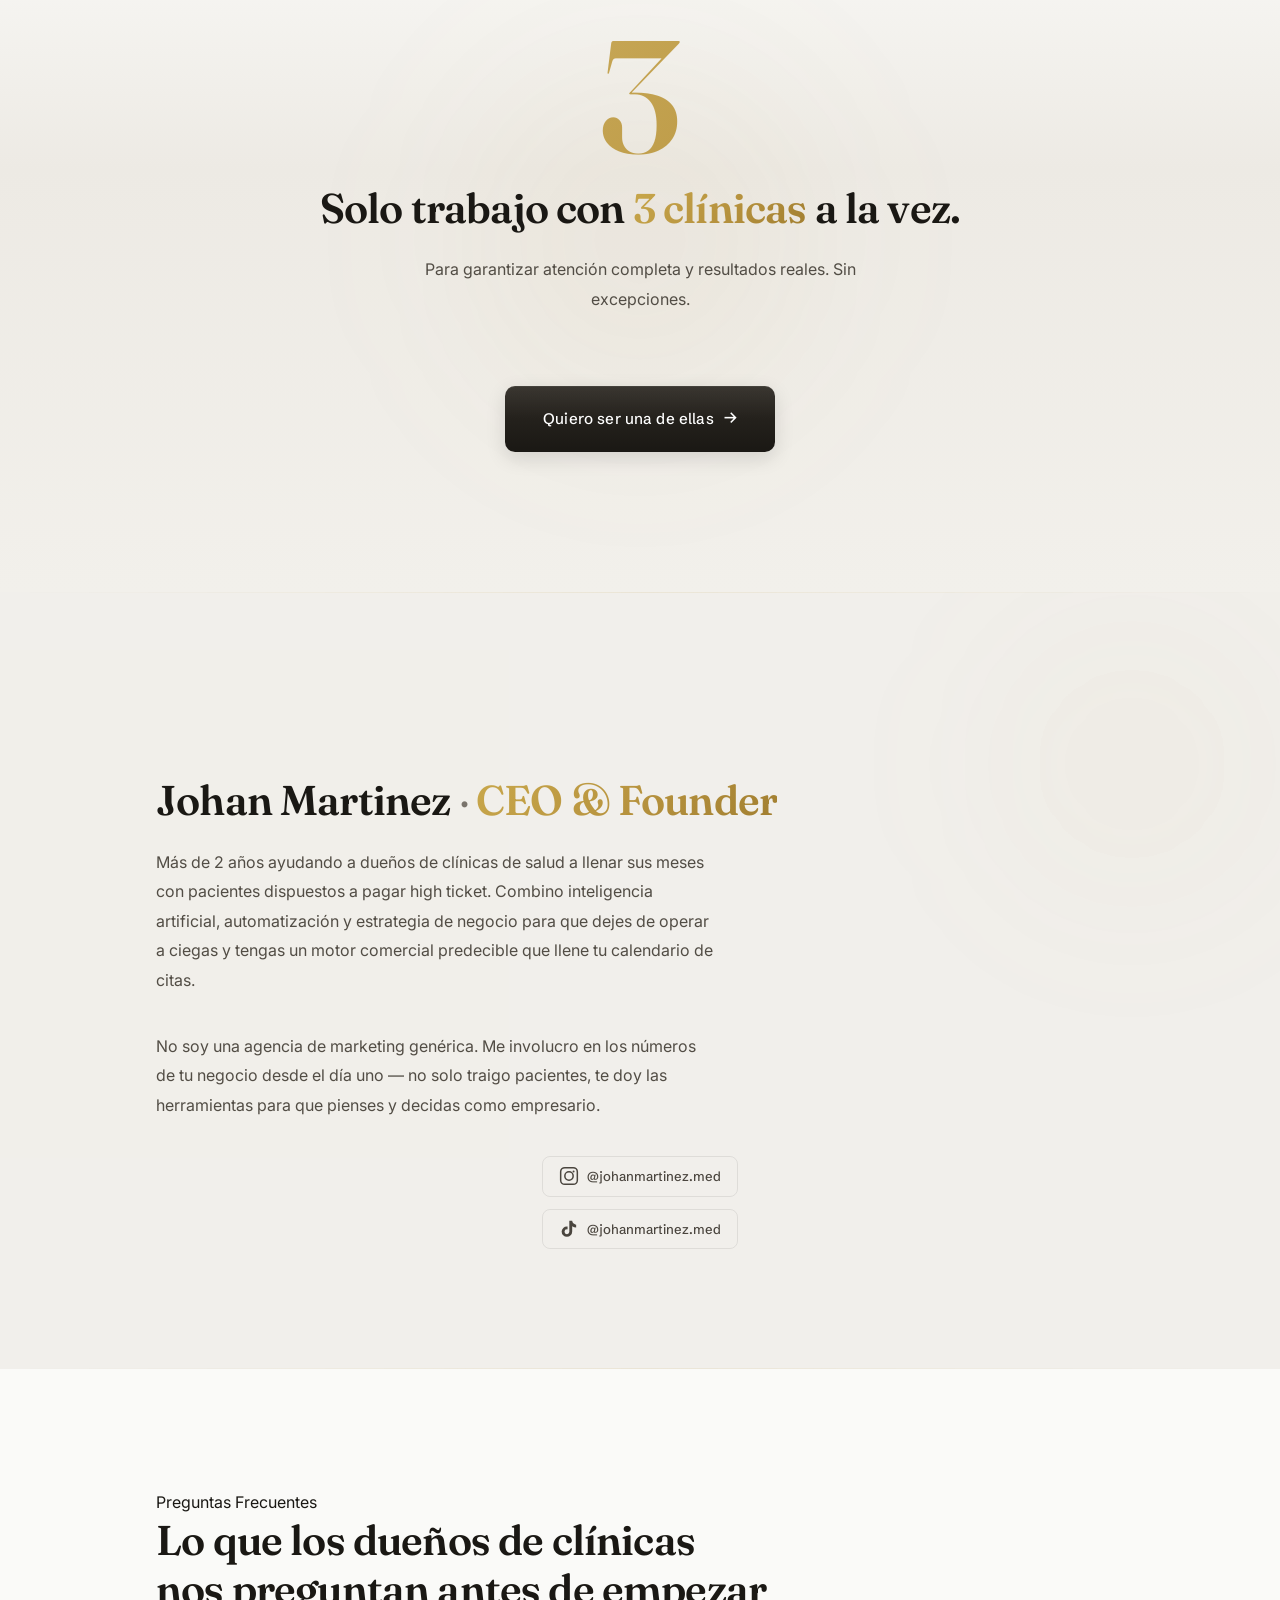
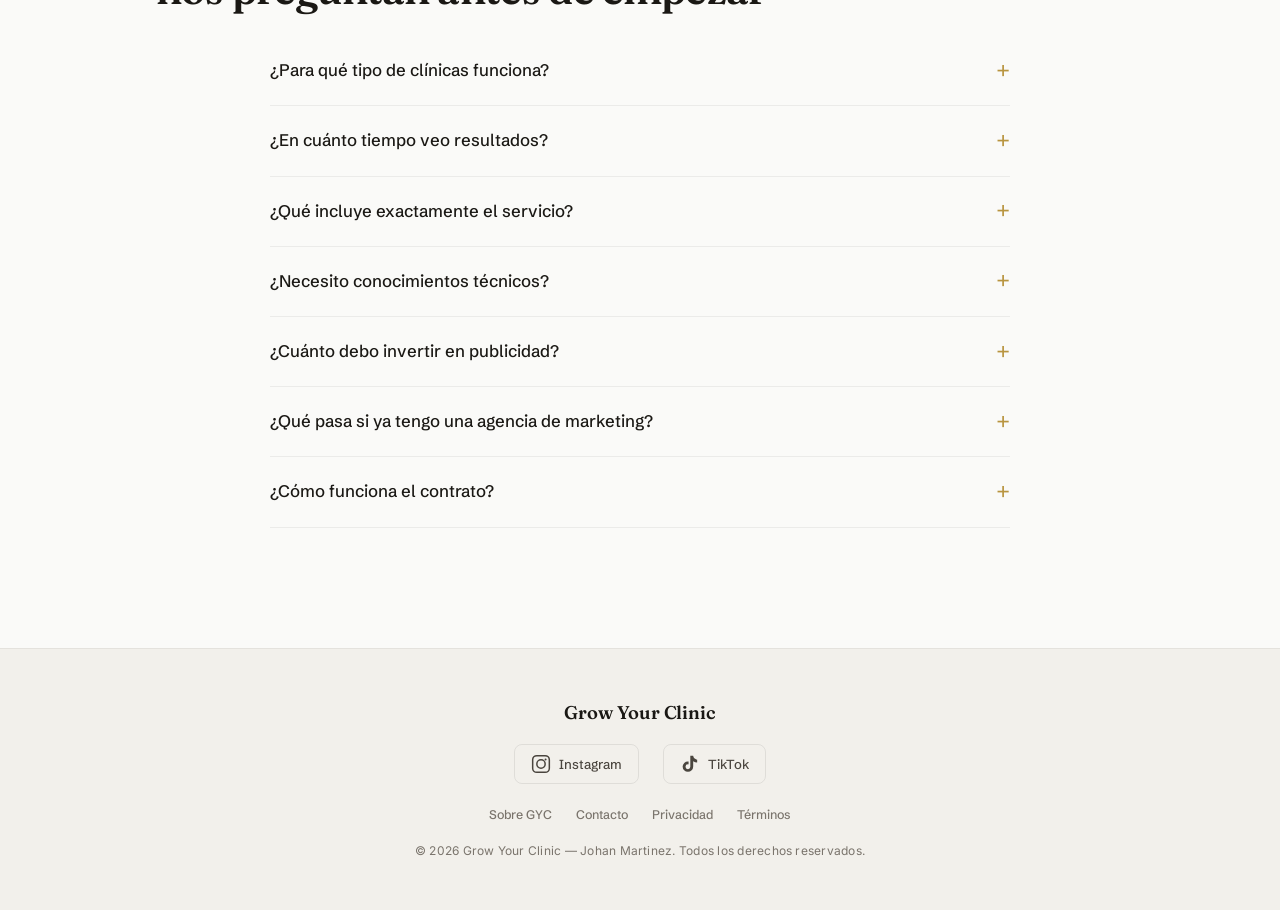
==== commit 03afcf5a: "swap: nueva landing (dark espresso) → raiz, antigua → rebranding/ growyourclinic.site ahora sirve la" ====
--- a/rebranding/index.html
+++ b/rebranding/index.html
@@ -10,42 +10,39 @@
   })(window,document,'script','dataLayer','GTM-WDTZT2J5');</script>
   <!-- End Google Tag Manager -->
   <meta name="viewport" content="width=device-width, initial-scale=1.0">
-  <title>Llenamos la agenda de tu clínica con pacientes nuevos que vuelven — y solo cobramos si funciona | Grow Your Clinic</title>
-  <link rel="icon" href="/logos/favicon.svg" type="image/svg+xml">
-  <link rel="icon" href="/logos/GYC_favicon-32.png" sizes="32x32" type="image/png">
-  <link rel="apple-touch-icon" href="/logos/GYC_apple-touch-icon-180.png">
-  <meta name="description" content="Implementamos un sistema para que tu clínica reciba pacientes nuevos todos los días de forma predecible. Sin depender del boca a boca. Solo cobramos si funciona. Odontología, estética, bienestar y más.">
+  <title>Marketing, Ventas e Inteligencia Artificial para Escalar tu Clínica de Salud | Grow Your Clinic</title>
+  <link rel="icon" href="/favicon.png" type="image/png">
+  <meta name="description" content="Sistema de marketing, ventas e inteligencia artificial para clínicas de salud privada en Latinoamérica. Llenamos mínimo el 80% del calendario de citas de tu clínica con un sistema predecible. Odontología, estética, cirugía y más.">
   <link rel="canonical" href="https://growyourclinic.site/">
 
   <!-- Open Graph -->
   <meta property="og:type" content="website">
   <meta property="og:url" content="https://growyourclinic.site/">
-  <meta property="og:title" content="Grow Your Clinic — Llenamos la agenda de tu clínica y solo cobramos si funciona">
-  <meta property="og:description" content="Implementamos un sistema para que tu clínica reciba pacientes nuevos todos los días de forma predecible, sin depender del boca a boca ni de la suerte.">
+  <meta property="og:title" content="Grow Your Clinic — Llena el 80% del calendario de tu clínica">
+  <meta property="og:description" content="Sistema DFY de adquisición de pacientes con IA, automatización y tráfico pagado para clínicas de salud privada en Latinoamérica.">
   <meta property="og:image" content="https://growyourclinic.site/favicon.png">
   <meta property="og:locale" content="es_LA">
   <meta property="og:site_name" content="Grow Your Clinic">
 
   <!-- Twitter Card -->
   <meta name="twitter:card" content="summary">
-  <meta name="twitter:title" content="Grow Your Clinic — Llenamos la agenda de tu clínica y solo cobramos si funciona">
-  <meta name="twitter:description" content="Implementamos un sistema para que tu clínica reciba pacientes nuevos todos los días de forma predecible, sin depender del boca a boca ni de la suerte.">
+  <meta name="twitter:title" content="Grow Your Clinic — Llena el 80% del calendario de tu clínica">
+  <meta name="twitter:description" content="Sistema DFY de adquisición de pacientes con IA, automatización y tráfico pagado para clínicas de salud privada en Latinoamérica.">
   <meta name="twitter:image" content="https://growyourclinic.site/favicon.png">
 
-  <meta name="theme-color" content="#2A1B12">
   <link rel="preconnect" href="https://fonts.googleapis.com">
   <link rel="preconnect" href="https://fonts.gstatic.com" crossorigin>
-  <link href="https://fonts.googleapis.com/css2?family=Gloock&family=Inter:wght@400;500;600;700&display=swap" rel="stylesheet">
+  <link href="https://fonts.googleapis.com/css2?family=Fraunces:opsz,wght@9..144,600&family=Inter:wght@400;500&family=Schibsted+Grotesk:wght@400;500&display=swap" rel="stylesheet">
   <link rel="stylesheet" href="css/styles.css">
 
-  <!-- Schema.org JSON-LD -->
+  <!-- Schema.org JSON-LD: ProfessionalService -->
   <script type="application/ld+json">
   {
     "@context": "https://schema.org",
     "@type": "ProfessionalService",
     "name": "Grow Your Clinic",
     "alternateName": "GYC",
-    "description": "Sistema de adquisición y fidelización de pacientes para clínicas de salud. Tráfico pagado, automatización e inteligencia artificial para llenar la agenda de forma predecible.",
+    "description": "Servicio DFY de adquisición de pacientes para clínicas de salud privada en Latinoamérica. Sistemas de IA, automatización y tráfico pagado para llenar mínimo el 80% del calendario de citas.",
     "url": "https://growyourclinic.site",
     "logo": "https://growyourclinic.site/favicon.png",
     "founder": {
@@ -55,13 +52,13 @@
       "jobTitle": "Fundador de Grow Your Clinic",
       "sameAs": [
         "https://instagram.com/johanmartinez.med",
-        "https://tiktok.com/@johanmartinez.med",
+        "https://tiktok.com/@johan.martinez2251",
         "https://linkedin.com/in/johan-martinez-growyourclinic"
       ]
     },
     "areaServed": {
       "@type": "Place",
-      "name": "Hispanohablantes"
+      "name": "Latinoamérica"
     },
     "serviceType": [
       "Adquisición de pacientes para clínicas",
@@ -69,13 +66,279 @@
       "Automatización con inteligencia artificial para clínicas",
       "CRM y seguimiento de pacientes",
       "Tráfico pagado (Meta Ads) para salud",
-      "Agente IA para agendar citas médicas",
-      "App de fidelización para clínicas"
+      "Agente IA para agendar citas médicas"
+    ],
+    "hasOfferCatalog": {
+      "@type": "OfferCatalog",
+      "name": "Servicios GYC",
+      "itemListElement": [
+        {
+          "@type": "Offer",
+          "name": "Axis Coaching",
+          "description": "Guía estratégica DWY (Done With You) para dueños de clínicas de salud privada"
+        },
+        {
+          "@type": "Offer",
+          "name": "Axis Full",
+          "description": "Servicio completo DFY: campañas, IA, CRM, dashboard y retención — la agencia hace todo"
+        }
+      ]
+    },
+    "knowsAbout": [
+      "Marketing para clínicas de salud",
+      "Inteligencia artificial aplicada a salud",
+      "Automatización de agendamiento de citas",
+      "Adquisición de pacientes",
+      "CRM para clínicas",
+      "Meta Ads para sector salud",
+      "Retención de pacientes"
     ],
     "sameAs": [
       "https://instagram.com/johanmartinez.med",
-      "https://tiktok.com/@johanmartinez.med",
+      "https://tiktok.com/@johan.martinez2251",
       "https://linkedin.com/in/johan-martinez-growyourclinic"
+    ]
+  }
+  </script>
+
+  <!-- Schema.org JSON-LD: FAQPage (AEO — optimizado para Google, Bing, ChatGPT, Perplexity, Gemini) -->
+  <script type="application/ld+json">
+  {
+    "@context": "https://schema.org",
+    "@type": "FAQPage",
+    "mainEntity": [
+      {
+        "@type": "Question",
+        "name": "¿Cómo conseguir más pacientes para mi clínica dental?",
+        "acceptedAnswer": {
+          "@type": "Answer",
+          "text": "Para conseguir más pacientes en una clínica dental necesitas un sistema que combine tres elementos: tráfico pagado con Meta Ads y Google Ads segmentado por zona geográfica, un asistente de inteligencia artificial que responda y agende pacientes 24/7 por WhatsApp, y un CRM que automatice el seguimiento para que ningún lead se pierda. Grow Your Clinic implementa este sistema completo para clínicas de odontología en Latinoamérica con el objetivo de llenar mínimo el 80% del calendario de citas en 120 días."
+        }
+      },
+      {
+        "@type": "Question",
+        "name": "¿Funciona la publicidad en redes sociales para clínicas de salud?",
+        "acceptedAnswer": {
+          "@type": "Answer",
+          "text": "Sí, la publicidad en redes sociales es una de las estrategias más efectivas para clínicas de salud en 2026. Instagram y Facebook ofrecen los mejores costos por lead para clínicas médicas, con inversiones desde $10-20 USD diarios. La clave no es solo generar leads, sino tener un sistema de conversión detrás: un agente de IA o equipo comercial que responda en menos de 5 minutos y agende la cita. Sin ese sistema, los leads de redes sociales se desperdician. Grow Your Clinic integra la captación con la conversión automática para clínicas de odontología, estética y cirugía plástica."
+        }
+      },
+      {
+        "@type": "Question",
+        "name": "¿Cómo automatizar la agenda de citas de una clínica médica?",
+        "acceptedAnswer": {
+          "@type": "Answer",
+          "text": "La automatización de agenda médica con inteligencia artificial permite que un asistente virtual responda por WhatsApp, califique al paciente, revise disponibilidad y agende la cita automáticamente, 24 horas al día, 7 días a la semana. También envía recordatorios para reducir el no-show. En Colombia, plataformas de IA han gestionado más de 9.5 millones de citas médicas automatizadas. Grow Your Clinic implementa este tipo de asistente IA para clínicas de salud privada en Latinoamérica, integrado con CRM y pipeline de ventas."
+        }
+      },
+      {
+        "@type": "Question",
+        "name": "¿Cuánto cuesta el marketing digital para una clínica médica?",
+        "acceptedAnswer": {
+          "@type": "Answer",
+          "text": "El costo del marketing digital para clínicas médicas varía según la estrategia. Una agencia especializada cobra entre $500 y $2,000 USD mensuales por gestión, más el presupuesto de publicidad que puede ir desde $300 hasta $2,000 USD al mes dependiendo de la ciudad y competencia. El ROI típico de una estrategia combinada SEO + Ads es del 300% en los primeros 90 días. Lo importante es medir costo por lead calificado (CPL), tasa de conversión a cita (CVR) y retorno por cada peso invertido (ROI), no solo clics o impresiones."
+        }
+      },
+      {
+        "@type": "Question",
+        "name": "¿Qué es un agente de inteligencia artificial para clínicas?",
+        "acceptedAnswer": {
+          "@type": "Answer",
+          "text": "Un agente de inteligencia artificial para clínicas es un asistente virtual que se conecta a WhatsApp, Instagram o el chat de la web y responde como lo haría un equipo humano: saluda, responde preguntas sobre servicios y precios, califica al paciente y agenda la cita directamente en el calendario de la clínica. No da consejo clínico ni diagnostica — se enfoca en la parte administrativa. Funciona 24/7, responde en segundos y reduce la carga del personal de recepción. Grow Your Clinic incluye la implementación de este agente IA como parte de su sistema para clínicas de salud privada."
+        }
+      },
+      {
+        "@type": "Question",
+        "name": "¿Cómo atraer pacientes a una clínica de estética?",
+        "acceptedAnswer": {
+          "@type": "Answer",
+          "text": "Para atraer pacientes a una clínica de estética se necesita: contenido visual de alta calidad en Instagram y TikTok (fotos de antes y después con consentimiento), campañas de Meta Ads segmentadas por intereses y zona, Google Ads para búsquedas de alta intención como 'botox cerca de mí' o 'relleno de labios precio', y un sistema de respuesta inmediata porque los leads de estética son impulsivos y si no se responde en minutos, se pierden. También es clave tener reseñas en Google y una ficha de Google Business Profile completa."
+        }
+      },
+      {
+        "@type": "Question",
+        "name": "¿Qué es Grow Your Clinic?",
+        "acceptedAnswer": {
+          "@type": "Answer",
+          "text": "Grow Your Clinic (GYC) es un servicio Done For You operado por Johan Martinez que ayuda a dueños de clínicas de salud privada en Latinoamérica a llenar mínimo el 80% de su calendario de citas con un sistema predecible. Combina tráfico pagado (Meta Ads), inteligencia artificial para agendar pacientes 24/7, CRM con automatizaciones, y consultoría estratégica 1:1. Solo trabaja con 3 clínicas simultáneamente para garantizar resultados. Funciona para clínicas de odontología, estética, cirugía plástica, dermatología y medicina general."
+        }
+      },
+      {
+        "@type": "Question",
+        "name": "¿Cómo funciona el marketing dental en Latinoamérica?",
+        "acceptedAnswer": {
+          "@type": "Answer",
+          "text": "El marketing dental en Latinoamérica en 2026 se basa en tres pilares: SEO local para aparecer cuando alguien busca 'dentista cerca de mí' o 'clínica dental en [ciudad]', publicidad pagada en Meta Ads y Google Ads para generar leads de alta intención, y automatización con IA para convertir esos leads en citas agendadas. Las clínicas que combinan captación digital con sistemas de conversión automática generan entre 30 y 80 pacientes nuevos al mes dependiendo de la inversión y la ciudad."
+        }
+      },
+      {
+        "@type": "Question",
+        "name": "¿Cuánto tiempo tarda en funcionar el marketing para clínicas?",
+        "acceptedAnswer": {
+          "@type": "Answer",
+          "text": "Con publicidad pagada (Meta Ads o Google Ads) los primeros leads pueden llegar en la primera semana. Sin embargo, un sistema optimizado toma entre 30 y 60 días para estabilizar el costo por lead y la tasa de conversión. El SEO orgánico tarda entre 3 y 6 meses en generar resultados pero tiene un ROI del 400-600% a largo plazo. La combinación ideal es Ads para resultados inmediatos + SEO para resultados sostenibles. Grow Your Clinic promete resultados medibles en 120 días con garantía de extensión si no se alcanza el 60% de ocupación."
+        }
+      },
+      {
+        "@type": "Question",
+        "name": "¿Cómo reducir las citas canceladas y el no-show en mi clínica?",
+        "acceptedAnswer": {
+          "@type": "Answer",
+          "text": "Para reducir cancelaciones y no-show en clínicas de salud se recomienda: enviar recordatorios automáticos por WhatsApp 24 horas y 2 horas antes de la cita, confirmar la asistencia con respuesta rápida del paciente, tener lista de espera automatizada para llenar huecos, y enviar contenido de valor previo a la cita para que el paciente llegue motivado. Los sistemas de IA pueden automatizar todo este proceso y reducir el no-show hasta en un 40%."
+        }
+      },
+      {
+        "@type": "Question",
+        "name": "¿Cómo elegir una agencia de marketing para mi clínica?",
+        "acceptedAnswer": {
+          "@type": "Answer",
+          "text": "Al elegir una agencia de marketing para clínicas médicas hay que verificar: que tenga experiencia específica en el sector salud (no agencias genéricas), que mida resultados en citas agendadas y pacientes nuevos (no solo likes o clics), que reporte CPL, tasa de conversión y ROI mensualmente, que incluya sistema de conversión (no solo captación), y que tenga casos de éxito verificables. Las agencias especializadas en salud cuestan entre $500 y $2,000 USD mensuales más inversión publicitaria."
+        }
+      },
+      {
+        "@type": "Question",
+        "name": "¿Qué es el SEO local para clínicas y por qué es importante?",
+        "acceptedAnswer": {
+          "@type": "Answer",
+          "text": "El SEO local para clínicas es la optimización para aparecer en Google cuando alguien busca servicios de salud en tu zona, como 'dentista en Bogotá', 'clínica de estética en CDMX' o 'dermatólogo cerca de mí'. Incluye optimizar la ficha de Google Business Profile, conseguir reseñas positivas, tener NAP (nombre, dirección, teléfono) consistente en directorios, y crear contenido con palabras clave locales. Más del 70% de los pacientes buscan en Google antes de elegir una clínica."
+        }
+      },
+      {
+        "@type": "Question",
+        "name": "¿Google Ads o Meta Ads para clínicas de salud?",
+        "acceptedAnswer": {
+          "@type": "Answer",
+          "text": "Ambos funcionan pero para objetivos diferentes. Google Ads captura demanda existente: personas que ya están buscando un tratamiento específico ('implantes dentales precio', 'liposucción en Medellín'). Meta Ads genera demanda: impacta personas que aún no buscan activamente pero son el perfil ideal. Para clínicas, la estrategia óptima combina ambos: Google Ads para leads de alta intención y Meta Ads para volumen a menor costo. El costo por lead en Meta Ads suele ser 40-60% menor que en Google Ads para el sector salud."
+        }
+      },
+      {
+        "@type": "Question",
+        "name": "¿Cómo hacer que los pacientes vuelvan y refieran a otros?",
+        "acceptedAnswer": {
+          "@type": "Answer",
+          "text": "La retención y los referidos se automatizan con: secuencias de WhatsApp post-tratamiento pidiendo reseña en Google (idealmente a las 2 horas), recordatorios de citas de seguimiento o mantenimiento, ofertas de cross-sell para servicios complementarios, y programas de referidos donde el paciente recibe un beneficio por cada persona que refiera. Un CRM con automatizaciones permite ejecutar todo esto sin esfuerzo manual. Retener un paciente cuesta 5 veces menos que adquirir uno nuevo."
+        }
+      },
+      {
+        "@type": "Question",
+        "name": "¿Qué métricas debe monitorear el dueño de una clínica?",
+        "acceptedAnswer": {
+          "@type": "Answer",
+          "text": "Las métricas esenciales para el dueño de una clínica son: CAC (costo de adquisición por paciente nuevo), CPL (costo por lead calificado), tasa de conversión de lead a cita y de cita a tratamiento, ticket promedio por paciente, tasa de retención y recompra, porcentaje de ocupación del calendario, y ROI por canal de marketing. Sin estos números, el dueño opera a ciegas. Grow Your Clinic comienza con una fase de Claridad donde se diagnostican exactamente estos indicadores."
+        }
+      },
+      {
+        "@type": "Question",
+        "name": "¿Cómo identificar el servicio más rentable de mi clínica?",
+        "acceptedAnswer": {
+          "@type": "Answer",
+          "text": "Para identificar el servicio más rentable hay que calcular para cada procedimiento: el precio promedio, el costo directo (materiales, tiempo del profesional, insumos), el margen neto, y el volumen mensual. El servicio más rentable no siempre es el más caro; a veces un procedimiento de precio medio con alto volumen y bajo costo genera más ganancia total. También hay que considerar servicios que generan recompra (limpiezas, mantenimiento, controles) porque tienen CAC cero después de la primera visita."
+        }
+      },
+      {
+        "@type": "Question",
+        "name": "¿Cuánto debe invertir una clínica en publicidad digital?",
+        "acceptedAnswer": {
+          "@type": "Answer",
+          "text": "La inversión mínima recomendada en publicidad digital para clínicas es de $10-20 USD diarios ($300-600 USD al mes) para una ciudad mediana en Latinoamérica. Clínicas en ciudades grandes como CDMX, Bogotá o Santiago necesitan entre $800 y $2,000 USD mensuales para competir efectivamente. La regla general es invertir entre el 5% y el 10% de la facturación mensual en marketing. Lo importante es que cada peso invertido se pueda rastrear hasta una cita agendada y un paciente atendido."
+        }
+      },
+      {
+        "@type": "Question",
+        "name": "¿Qué es un CRM para clínicas y por qué lo necesito?",
+        "acceptedAnswer": {
+          "@type": "Answer",
+          "text": "Un CRM (Customer Relationship Management) para clínicas es un software que centraliza todos los contactos de pacientes potenciales y actuales, rastrea en qué etapa están (lead nuevo, cita agendada, paciente activo, inactivo), automatiza seguimientos por WhatsApp o email, y genera reportes de rendimiento. Sin CRM, los leads que llegan por publicidad se pierden en bandejas de entrada desordenadas. El CRM convierte leads en pacientes y pacientes en pacientes recurrentes de forma sistemática."
+        }
+      },
+      {
+        "@type": "Question",
+        "name": "¿Cómo responder más rápido a los leads de mi clínica?",
+        "acceptedAnswer": {
+          "@type": "Answer",
+          "text": "La velocidad de respuesta es crítica: un lead contactado en los primeros 5 minutos tiene 21 veces más probabilidad de convertir que uno contactado después de 30 minutos. Las opciones son: un asistente de IA en WhatsApp que responde en segundos las 24 horas, un equipo de call center dedicado, o automatizaciones que envían un mensaje de bienvenida inmediato mientras el equipo humano se prepara para llamar. En el sector salud, donde los leads suelen ser emocionales e impulsivos, la respuesta inmediata marca la diferencia entre agendar o perder al paciente."
+        }
+      },
+      {
+        "@type": "Question",
+        "name": "¿Cómo usar WhatsApp para conseguir pacientes?",
+        "acceptedAnswer": {
+          "@type": "Answer",
+          "text": "WhatsApp es el canal más efectivo para clínicas en Latinoamérica. Se puede usar para: responder leads automáticamente con un chatbot o agente de IA, enviar recordatorios de citas, hacer seguimiento post-tratamiento, pedir reseñas, enviar ofertas de servicios complementarios, y reactivar pacientes inactivos. Con la API de WhatsApp Business conectada a un CRM, todo esto se automatiza. Las tasas de apertura en WhatsApp superan el 90%, muy superior al email (20-30%)."
+        }
+      },
+      {
+        "@type": "Question",
+        "name": "¿Qué garantía ofrece Grow Your Clinic?",
+        "acceptedAnswer": {
+          "@type": "Answer",
+          "text": "Grow Your Clinic ofrece una garantía de resultados: si en 120 días el calendario de citas de la clínica no alcanza mínimo el 60% de ocupación (la promesa es el 80%), el servicio se extiende sin costo adicional hasta 60 días más. No hay contratos de plazo fijo, es un retainer mensual continuo. La garantía demuestra confianza en el sistema porque se basa en métricas reales de ocupación, no en promesas vagas de 'más visibilidad' o 'más seguidores'."
+        }
+      },
+      {
+        "@type": "Question",
+        "name": "¿Con cuántas clínicas trabaja Grow Your Clinic a la vez?",
+        "acceptedAnswer": {
+          "@type": "Answer",
+          "text": "Grow Your Clinic trabaja con máximo 3 clínicas simultáneamente. Esta exclusividad garantiza atención personalizada, dedicación completa al crecimiento de cada clínica, y resultados reales. A diferencia de agencias que manejan 20 o 50 cuentas con plantillas genéricas, GYC opera como un socio estratégico embebido en el negocio del dueño de la clínica."
+        }
+      },
+      {
+        "@type": "Question",
+        "name": "¿Cómo mejorar las reseñas de Google de mi clínica?",
+        "acceptedAnswer": {
+          "@type": "Answer",
+          "text": "Para mejorar las reseñas de Google de una clínica: envía un WhatsApp automático a las 2 horas después del tratamiento con un link directo a la reseña de Google, entrega tarjetas QR en recepción después de tratamientos exitosos, responde TODAS las reseñas (positivas y negativas) de forma profesional, y nunca compres reseñas falsas. Las reseñas son una de las señales más potentes para SEO local y para la confianza del paciente. Una clínica con 50+ reseñas de 4.5 estrellas o más domina las búsquedas locales."
+        }
+      },
+      {
+        "@type": "Question",
+        "name": "¿Qué tipo de contenido debe publicar una clínica en redes sociales?",
+        "acceptedAnswer": {
+          "@type": "Answer",
+          "text": "El contenido efectivo para clínicas en redes sociales incluye: casos de antes y después (con consentimiento), videos educativos cortos del doctor explicando procedimientos, testimonios de pacientes satisfechos, behind-the-scenes de la clínica para generar confianza, contenido que responda las dudas más frecuentes de los pacientes, y reels con tendencias adaptadas al nicho de salud. El contenido debe posicionar al doctor como autoridad y a la clínica como la opción más confiable de la zona."
+        }
+      },
+      {
+        "@type": "Question",
+        "name": "¿Cómo calcular el ROI del marketing de mi clínica?",
+        "acceptedAnswer": {
+          "@type": "Answer",
+          "text": "Para calcular el ROI del marketing de una clínica: divide la facturación generada por pacientes nuevos que llegaron por marketing entre la inversión total (fee de agencia + presupuesto publicitario). Ejemplo: si inviertes $1,500 USD al mes y generas $8,000 USD en tratamientos de pacientes nuevos, tu ROI es 433%. También calcula el valor de vida del paciente (LTV): un paciente que vuelve 3 veces al año durante 5 años vale mucho más que su primer tratamiento. El ROI real del marketing incluye el LTV, no solo la primera transacción."
+        }
+      },
+      {
+        "@type": "Question",
+        "name": "¿Qué es el Método GYC para clínicas?",
+        "acceptedAnswer": {
+          "@type": "Answer",
+          "text": "El Método GYC es un sistema de 4 fases diseñado por Johan Martinez para escalar clínicas de salud privada: 1) Claridad — diagnóstico completo de números, CAC, servicio más rentable y capacidad operativa. 2) Adquisición — flujo constante de leads calificados via Meta Ads y Google Ads. 3) Conversión — agente de inteligencia artificial que responde, califica y agenda pacientes 24/7 por WhatsApp. 4) Retención — sistema automatizado de recompra, cross-sell y referidos para maximizar el valor de cada paciente."
+        }
+      },
+      {
+        "@type": "Question",
+        "name": "¿Cómo saber si mi clínica necesita marketing digital?",
+        "acceptedAnswer": {
+          "@type": "Answer",
+          "text": "Tu clínica necesita marketing digital si: el calendario tiene huecos frecuentes, dependes del boca a boca para nuevos pacientes, no sabes cuánto te cuesta adquirir un paciente nuevo, tus competidores aparecen en Google antes que tú, no tienes un sistema para hacer seguimiento a personas que preguntan pero no agendan, o facturas fuerte pero no sabes qué servicio es el más rentable. En 2026, más del 70% de los pacientes buscan en internet antes de elegir una clínica."
+        }
+      },
+      {
+        "@type": "Question",
+        "name": "¿Qué resultados puede esperar una clínica dental con publicidad pagada?",
+        "acceptedAnswer": {
+          "@type": "Answer",
+          "text": "Una clínica dental con una inversión de $500-1,000 USD mensuales en Meta Ads puede esperar entre 40 y 120 leads al mes, de los cuales el 15-30% se convierten en citas agendadas si hay un buen sistema de seguimiento. Esto se traduce en 6 a 36 pacientes nuevos mensuales. El costo por lead varía entre $3 y $15 USD dependiendo de la ciudad y la competencia. Con Google Ads el costo por lead es mayor ($10-30 USD) pero la intención de compra es más alta, con tasas de conversión del 25-40%."
+        }
+      },
+      {
+        "@type": "Question",
+        "name": "¿Cómo funciona un chatbot de WhatsApp para clínicas?",
+        "acceptedAnswer": {
+          "@type": "Answer",
+          "text": "Un chatbot de WhatsApp para clínicas funciona así: cuando un paciente potencial escribe al número de la clínica, el bot responde en segundos con un saludo personalizado, le hace preguntas para calificar su interés (qué tratamiento busca, si ha tenido consultas previas), le muestra disponibilidad de horarios, y agenda la cita directamente en el calendario del doctor. Si el caso requiere atención humana (urgencia, caso clínico complejo), deriva automáticamente a recepción. Todo queda registrado en el CRM para seguimiento."
+        }
+      }
     ]
   }
   </script>
@@ -90,14 +353,12 @@
   <div class="preloader" id="preloader">
     <div class="preloader__glow"></div>
     <div class="preloader__scene">
-      <div class="preloader__mark">
-        <svg viewBox="0 0 64 64" fill="none" xmlns="http://www.w3.org/2000/svg">
-          <path class="p-line" d="M15 48L32 33L49 15" stroke="currentColor" stroke-width="2.5" stroke-linecap="round" stroke-linejoin="round"/>
-          <circle class="p-dot p-dot--1" cx="15" cy="48" r="6"/>
-          <circle class="p-dot p-dot--2" cx="32" cy="33" r="6"/>
-          <circle class="p-dot p-dot--3" cx="49" cy="15" r="7"/>
-        </svg>
-      </div>
+      <div class="preloader__letters">
+        <span class="p3d" data-d="0">G</span>
+        <span class="p3d" data-d="1">Y</span>
+        <span class="p3d" data-d="2">C</span>
+      </div>
+      <div class="preloader__line"></div>
       <span class="preloader__tagline" id="p-tag">GROW YOUR CLINIC</span>
       <span class="preloader__by" id="p-by">by Johan Martinez</span>
     </div>
@@ -105,32 +366,12 @@
 
   <!-- CURSOR GLOW -->
   <div class="cursor-glow" id="cursor-glow"></div>
-
-  <!-- BACKGROUND MARKS -->
-  <div class="bg-marks" aria-hidden="true">
-    <div class="bg-mark bg-mark--a">
-      <svg viewBox="0 0 64 64" fill="none" xmlns="http://www.w3.org/2000/svg">
-        <path d="M15 48L32 33L49 15" stroke="currentColor" stroke-width="3" stroke-linecap="round" stroke-linejoin="round"/>
-        <circle cx="15" cy="48" r="6" fill="currentColor"/>
-        <circle cx="32" cy="33" r="6" fill="currentColor"/>
-        <circle cx="49" cy="15" r="7" fill="currentColor"/>
-      </svg>
-    </div>
-    <div class="bg-mark bg-mark--b">
-      <svg viewBox="0 0 64 64" fill="none" xmlns="http://www.w3.org/2000/svg">
-        <path d="M15 48L32 33L49 15" stroke="currentColor" stroke-width="3" stroke-linecap="round" stroke-linejoin="round"/>
-        <circle cx="15" cy="48" r="6" fill="currentColor"/>
-        <circle cx="32" cy="33" r="6" fill="currentColor"/>
-        <circle cx="49" cy="15" r="7" fill="currentColor"/>
-      </svg>
-    </div>
-  </div>
 
   <!-- NAV -->
   <nav class="nav" id="nav">
     <div class="nav__inner">
       <span class="nav__logo">Grow Your Clinic</span>
-      <a href="#" class="nav__cta open-survey" onclick="event.preventDefault();openM();">Ver si califico &rarr;</a>
+      <a href="#" class="nav__cta open-survey">Hablar por WhatsApp</a>
     </div>
   </nav>
 
@@ -140,33 +381,17 @@
     <div class="hero__glow hero__glow--b"></div>
     <div class="wrap">
       <div class="hero__body">
-        <span class="tag anim-fade" data-d="0.3">Para dueños de clínicas de salud</span>
+        <span class="tag anim-fade" data-d="0.3">Para dueños de clínicas de salud privada</span>
         <h1 class="hero__h1 anim-fade" data-d="0.6">
-          Llenamos la agenda de tu clínica con <span class="gold">pacientes nuevos que vuelven</span> — y solo cobramos si funciona.
+          Lleno mínimo el <span class="gold">80%</span> del calendario de citas de tu clínica con un sistema predecible y claridad total sobre tu dinero.
         </h1>
         <p class="hero__p anim-fade" data-d="0.9">
-          Tu clínica ya tiene más potencial del que está aprovechando. La mayoría pierde dinero por los dos lados: pacientes que no llegan, y pacientes que llegan una vez y no vuelven. Construimos el sistema que resuelve los dos.
+          Cuando operas tu clínica solo desde la perspectiva de un profesional de la salud, tienes un techo. Y ese techo no se rompe con más esfuerzo médico — se rompe con un sistema potenciado con inteligencia artificial, optimizado específicamente para tu nicho de salud.
         </p>
-        <a href="#" class="btn btn--gold open-survey anim-fade" data-d="1.1" onclick="event.preventDefault();openM();">Ver si mi clínica califica <span class="btn__arrow">&rarr;</span></a>
-        <div class="hero__stats anim-fade" data-d="1.3">
-          <div class="hero__stat">
-            <span class="hero__stat-dot"></span>
-            <span>90 días de sistema activo</span>
-          </div>
-          <span class="hero__stat-sep">&middot;</span>
-          <div class="hero__stat">
-            <span class="hero__stat-dot"></span>
-            <span>Modelo basado en resultados</span>
-          </div>
-          <span class="hero__stat-sep">&middot;</span>
-          <div class="hero__stat">
-            <span class="hero__stat-dot"></span>
-            <span>Tráfico pagado y automatización</span>
-          </div>
-        </div>
-      </div>
-    </div>
-    <div class="hero__scroll anim-fade" data-d="1.5">
+        <a href="#" class="btn btn--gold open-survey anim-fade" data-d="1.1" onclick="event.preventDefault();openM();">Hablemos de tu clínica <span class="btn__arrow">&rarr;</span></a>
+      </div>
+    </div>
+    <div class="hero__scroll anim-fade" data-d="1.4">
       <span>Scroll</span><div class="hero__scroll-line"></div>
     </div>
   </section>
@@ -187,7 +412,7 @@
         <li class="reveal" data-d="0.25">No sabes cuál de tus servicios deja más margen, entonces empujas a ciegas.</li>
         <li class="reveal" data-d="0.3">Tu facturación depende de que el mes venga bueno, no de un sistema que tú controlas.</li>
         <li class="reveal" data-d="0.35">Pones dinero en publicidad sin tener idea de qué está pasando realmente con él.</li>
-        <li class="reveal" data-d="0.4">Pierdes pacientes potenciales porque nadie responde a tiempo — o porque nadie hace seguimiento.</li>
+        <li class="reveal" data-d="0.4">Pierdes potenciales pacientes porque nadie responde a tiempo.</li>
       </ul>
       <p class="sec__close reveal" data-d="0.45">
         No es que seas mal profesional. Eres excelente en lo tuyo. <span class="gold">El problema es otro.</span>
@@ -195,303 +420,232 @@
     </div>
   </section>
 
-  <!-- ====== 02 · EL SISTEMA ====== -->
-  <section class="sec sec--alt sec--glow" id="sistema">
+  <!-- ====== 02 · QUIEBRE ====== -->
+  <section class="sec sec--alt sec--glow" id="quiebre">
     <div class="sec__glow sec__glow--tr"></div>
     <div class="wrap">
-      <span class="tag reveal">02 · El sistema</span>
+      <span class="tag reveal">02 · El quiebre</span>
       <h2 class="sec__h2 reveal" data-d="0.1">
-        El Método GYC: cuatro fases que convierten tu clínica en <span class="gold">un negocio predecible.</span>
+        Tu techo no se rompe con más horas en el consultorio. <span class="gold">Se rompe con sistemas.</span>
       </h2>
-      <p class="sec__p reveal" data-d="0.15">
-        No importa qué tan bueno seas como profesional — sin un sistema, tu crecimiento depende de la suerte. Cada fase está diseñada para que la clínica funcione con un motor propio, no con tu esfuerzo manual constante.
+      <div class="cards-2">
+        <div class="card reveal" data-d="0.15">
+          <span class="card__tag">Lo que haces hoy</span>
+          <p>Trabajas más, atiendes más pacientes, alargas turnos. Y aun así, la facturación no crece como debería. Porque el problema no es cuánto trabajas — es que no tienes visibilidad de cómo entra el dinero a tu negocio.</p>
+        </div>
+        <div class="card card--accent reveal" data-d="0.25">
+          <span class="card__tag">Lo que necesitas</span>
+          <p>Dejar de pensar como doctor y empezar a pensar como empresario. Entender tus números, tener un motor de pacientes predecible, y un sistema potenciado con inteligencia artificial que trabaje mientras tú decides hacia dónde crece tu clínica.</p>
+        </div>
+      </div>
+      <p class="sec__close reveal" data-d="0.3">
+        Las habilidades que te hicieron un gran profesional <span class="gold">no son las mismas</span> que necesitas para escalar tu negocio.
       </p>
-
-      <!-- Grid: cada fila = [dot izquierdo | card derecha], alineación perfecta -->
-      <div class="sistema-rows">
-        <div class="stl__fill" id="stl-fill"></div>
-
-        <!-- 01 Claridad -->
-        <div class="srow__dot" data-phase="0">
-          <div class="stl__dot">
-            <svg class="stl__icon" viewBox="0 0 24 24" fill="none" stroke="currentColor" stroke-width="1.8" stroke-linecap="round" stroke-linejoin="round">
-              <polyline points="22 12 18 12 15 21 9 3 6 12 2 12"/>
-            </svg>
-          </div>
-        </div>
-        <div class="srow__card">
-          <div class="mcard reveal" data-phase="0">
-            <span class="mcard__n">01</span>
-            <h3 class="mcard__t">Claridad</h3>
-            <div class="mcard__line"></div>
-            <p>Entendemos juntos los números de tu clínica — qué servicio te deja más, cuánto te cuesta cada paciente, dónde estás dejando dinero en la mesa.</p>
-          </div>
-        </div>
-
-        <!-- 02 Adquisición -->
-        <div class="srow__dot" data-phase="1">
-          <div class="stl__dot">
-            <svg class="stl__icon" viewBox="0 0 24 24" fill="none" stroke="currentColor" stroke-width="1.8" stroke-linecap="round">
-              <circle cx="12" cy="12" r="9"/>
-              <circle cx="12" cy="12" r="5"/>
-              <circle cx="12" cy="12" r="1" fill="currentColor" stroke="none"/>
-            </svg>
-          </div>
-        </div>
-        <div class="srow__card">
-          <div class="mcard reveal" data-phase="1">
-            <span class="mcard__n">02</span>
-            <h3 class="mcard__t">Adquisición</h3>
-            <div class="mcard__line"></div>
-            <p>Montamos el sistema para que lleguen pacientes nuevos todos los días, sin depender del boca a boca ni de la suerte.</p>
-          </div>
-        </div>
-
-        <!-- 03 Conversión -->
-        <div class="srow__dot" data-phase="2">
-          <div class="stl__dot">
-            <svg class="stl__icon" viewBox="0 0 24 24" fill="none" stroke="currentColor" stroke-width="1.8" stroke-linecap="round" stroke-linejoin="round">
-              <path d="M21 15a2 2 0 0 1-2 2H7l-4 4V5a2 2 0 0 1 2-2h14a2 2 0 0 1 2 2z"/>
-            </svg>
-          </div>
-        </div>
-        <div class="srow__card">
-          <div class="mcard reveal" data-phase="2">
-            <span class="mcard__n">03</span>
-            <h3 class="mcard__t">Conversión</h3>
-            <div class="mcard__line"></div>
-            <p>Cada persona que pregunta se atiende rápido, se agenda y recibe seguimiento — sin que se escape ninguna. Vita trabaja las 24 horas.</p>
-          </div>
-        </div>
-
-        <!-- 04 Retención -->
-        <div class="srow__dot" data-phase="3">
-          <div class="stl__dot">
-            <svg class="stl__icon" viewBox="0 0 24 24" fill="none" stroke="currentColor" stroke-width="1.8" stroke-linecap="round" stroke-linejoin="round">
-              <polyline points="23 4 23 10 17 10"/>
-              <polyline points="1 20 1 14 7 14"/>
-              <path d="M3.51 9a9 9 0 0 1 14.85-3.36L23 10M1 14l4.64 4.36A9 9 0 0 0 20.49 15"/>
-            </svg>
-          </div>
-        </div>
-        <div class="srow__card">
-          <div class="mcard reveal" data-phase="3">
-            <span class="mcard__n">04</span>
-            <h3 class="mcard__t">Retención</h3>
-            <div class="mcard__line"></div>
-            <p>Tus pacientes vuelven, compran otros servicios y te refieren. Tu clínica crece sobre la base que ya tienes.</p>
-          </div>
-        </div>
-
-        <!-- Estrella final -->
-        <div class="srow__star" id="stl-star">
-          <div class="stl__dot stl__dot--star">
-            <svg class="stl__star" viewBox="0 0 24 24" fill="currentColor">
-              <path d="M12 2l2.4 7.3H22l-6.2 4.5 2.4 7.3L12 17.1l-6.2 4 2.4-7.3L2 9.3h7.6z"/>
-            </svg>
-          </div>
-        </div>
-        <div></div>
-
-      </div>
-    </div>
-  </section>
-
-  <!-- ====== 03 · QUÉ CONSTRUIMOS ====== -->
-  <section class="sec sec--glow" id="construimos">
+    </div>
+  </section>
+
+  <!-- ====== 03 · MÉTODO ====== -->
+  <section class="sec sec--glow" id="metodo">
     <div class="sec__glow sec__glow--bl"></div>
     <div class="wrap">
-      <span class="tag reveal">03 · Qué construimos</span>
+      <span class="tag reveal">03 · El método</span>
       <h2 class="sec__h2 reveal" data-d="0.1">
-        Todo lo que necesita tu clínica para crecer <span class="gold">sin adivinar.</span>
+        Método GYC: <span class="gold">4 fases</span> para transformar tu clínica en un negocio predecible.
+      </h2>
+      <div class="cards-4">
+        <div class="mcard reveal" data-d="0.1">
+          <span class="mcard__n">01</span>
+          <h3 class="mcard__t">Claridad</h3>
+          <div class="mcard__line"></div>
+          <p>Sabes cuánto te cuesta cada paciente, cuál es tu servicio más rentable, cómo entra el dinero a tu clínica y cuánto puedes escalar.</p>
+        </div>
+        <div class="mcard reveal" data-d="0.2">
+          <span class="mcard__n">02</span>
+          <h3 class="mcard__t">Adquisición</h3>
+          <div class="mcard__line"></div>
+          <p>Tu clínica tiene un flujo constante y predecible de pacientes calificados llegando todos los días, sin depender del boca a boca ni de la suerte.</p>
+        </div>
+        <div class="mcard reveal" data-d="0.3">
+          <span class="mcard__n">03</span>
+          <h3 class="mcard__t">Conversión</h3>
+          <div class="mcard__line"></div>
+          <p>Cada lead que llega se atiende rápido, se califica y se agenda — automatizado con inteligencia artificial. Tu equipo supervisa mientras el sistema hace el trabajo pesado.</p>
+        </div>
+        <div class="mcard reveal" data-d="0.4">
+          <span class="mcard__n">04</span>
+          <h3 class="mcard__t">Retención</h3>
+          <div class="mcard__line"></div>
+          <p>Tus pacientes vuelven, compran otros servicios y traen a más personas. Tu clínica crece sobre la base que ya tienes.</p>
+        </div>
+      </div>
+    </div>
+  </section>
+
+  <!-- ====== 04 · QUÉ INCLUYE ====== -->
+  <section class="sec sec--alt sec--glow" id="incluye">
+    <div class="sec__glow sec__glow--tr"></div>
+    <div class="wrap">
+      <span class="tag reveal">04 · Qué incluye</span>
+      <h2 class="sec__h2 reveal" data-d="0.1">
+        Todo lo que necesitas para llenar tu clínica <span class="gold">sin adivinar.</span>
       </h2>
       <div class="cards-3">
         <div class="icard reveal" data-d="0.1">
-          <div class="icard__icon">&#9680;</div>
-          <h4 class="icard__t">Diagnóstico de tu clínica</h4>
-          <p>Sesión de claridad donde mapeamos tus números, tu servicio más rentable y el punto de partida real de tu negocio.</p>
+          <div class="icard__icon">&#9783;</div>
+          <h4 class="icard__t">Sistema de adquisición</h4>
+          <p>Campañas de tráfico pagado diseñadas para traer pacientes calificados a tu clínica todos los días.</p>
         </div>
         <div class="icard reveal" data-d="0.15">
-          <div class="icard__icon">&#9670;</div>
-          <h4 class="icard__t">Sistema de captación de pacientes</h4>
-          <p>Campañas de tráfico pagado gestionadas desde cero — creativos, segmentación, copy y optimización continua.</p>
+          <div class="icard__icon">&#9881;</div>
+          <h4 class="icard__t">Asistente IA</h4>
+          <p>Un agente inteligente que responde, califica y agenda pacientes 24/7 — sin saturar a tu equipo.</p>
         </div>
         <div class="icard reveal" data-d="0.2">
+          <div class="icard__icon">&#9776;</div>
+          <h4 class="icard__t">CRM y automatizaciones</h4>
+          <p>Sistema completo para que ningún lead se pierda. Seguimiento automático, recordatorios y pipeline.</p>
+        </div>
+        <div class="icard reveal" data-d="0.25">
           <div class="icard__icon">&#9673;</div>
-          <h4 class="icard__t">Vita — atención y agenda 24/7</h4>
-          <p>Tu asistente inteligente en WhatsApp. Responde, califica y agenda pacientes a cualquier hora, sin saturar a tu equipo.</p>
-        </div>
-        <div class="icard reveal" data-d="0.25">
-          <div class="icard__icon">&#9783;</div>
-          <h4 class="icard__t">Pipeline y seguimiento automatizado</h4>
-          <p>Ningún contacto se pierde. Cada lead entra a un flujo que lo lleva desde el primer mensaje hasta la cita confirmada.</p>
+          <h4 class="icard__t">Dashboard de métricas</h4>
+          <p>Visibilidad total: CAC, ROAS, servicios más rentables, capacidad operativa — en tiempo real.</p>
         </div>
         <div class="icard reveal" data-d="0.3">
-          <div class="icard__icon">&#9676;</div>
-          <h4 class="icard__t">Métricas en tiempo real</h4>
-          <p>Visibilidad total sobre lo que entra, lo que convierte y lo que retorna. Decisiones con datos, no con intuición.</p>
+          <div class="icard__icon">&#9742;</div>
+          <h4 class="icard__t">Llamadas estratégicas</h4>
+          <p>Sesiones 1:1 para tomar decisiones de empresario con datos, no con intuición.</p>
         </div>
         <div class="icard reveal" data-d="0.35">
           <div class="icard__icon">&#8635;</div>
-          <h4 class="icard__t">Retención y reseñas</h4>
-          <p>Recordatorios automáticos, mensajes post-consulta y solicitud de reseñas. Tus pacientes vuelven y te refieren.</p>
-        </div>
-      </div>
-
-      <!-- PLUS -->
-      <div class="plus-header reveal" data-d="0.05">
-        <p class="plus-header__h">Para las clínicas que quieren ir más lejos.</p>
-      </div>
-      <div class="plus-row">
-        <div class="plus-card reveal" data-d="0.1">
-          <span class="plus-badge">Plus</span>
-          <h4 class="plus-card__t">Tu propia app de fidelización</h4>
-          <p>Desarrollamos una app bajo el nombre de tu clínica, con dominio propio — un espacio cerrado donde tus pacientes reciben recomendaciones exclusivas, acceso anticipado a servicios y seguimiento directo entre citas. No es una plataforma genérica: es un desarrollo a medida que convierte pacientes ocasionales en pacientes de por vida.</p>
-          <span class="plus-note">Exclusivo para clínicas que cumplen con los criterios del programa.</span>
-        </div>
-        <div class="plus-card reveal" data-d="0.2">
-          <span class="plus-badge">Plus</span>
-          <h4 class="plus-card__t">Tu clínica en las búsquedas de IA</h4>
-          <p>Cada vez más personas le preguntan a ChatGPT, Claude o Gemini dónde ir para un tratamiento. Optimizamos tu presencia digital para que las inteligencias artificiales recomienden tu clínica cuando alguien busque tu especialidad en tu ciudad.</p>
-          <span class="plus-note">AEO — Answer Engine Optimization.</span>
-        </div>
-      </div>
-      <div class="sec__cta reveal" data-d="0.15">
-        <a href="#" class="btn btn--gold-inv open-survey" onclick="event.preventDefault();openM();">Ver si mi clínica califica <span class="btn__arrow">&rarr;</span></a>
-      </div>
-    </div>
-  </section>
-
-  <!-- ====== 04 · BONOS ====== -->
+          <h4 class="icard__t">Sistema de retención</h4>
+          <p>Reactivación, cross-sell y referidos automatizados. Creces sobre la base que ya tienes.</p>
+        </div>
+      </div>
+    </div>
+  </section>
+
+  <!-- ====== 05 · GARANTÍA ====== -->
+  <section class="sec sec--glow" id="garantia">
+    <div class="sec__glow sec__glow--bl"></div>
+    <div class="wrap">
+      <span class="tag reveal">05 · Garantía</span>
+      <h2 class="sec__h2 reveal" data-d="0.1">
+        Si en 120 días no alcanzas mínimo el 60% de ocupación, <span class="gold">seguimos sin costo.</span>
+      </h2>
+      <div class="gbox reveal" data-d="0.2">
+        <p>Evaluamos la situación específica de tu clínica y determinamos el tiempo óptimo para implementar cada fase del sistema. El objetivo es uno: que tu calendario de citas se llene de forma predecible. Si en los primeros 120 días no has alcanzado mínimo el 60% de ocupación — habiendo cumplido con las condiciones del programa — seguimos trabajando sin costo adicional hasta lograrlo. Máximo 60 días extra.</p>
+        <p class="gbox__bold">Nuestra promesa es el 80%. Nuestra garantía es el 60%. El margen entre ambos es tu sobreentrega.</p>
+      </div>
+    </div>
+  </section>
+
+  <!-- ====== 06 · BONOS ====== -->
   <section class="sec sec--alt sec--glow" id="bonos">
     <div class="sec__glow sec__glow--tr"></div>
     <div class="wrap">
-      <span class="tag reveal">04 · Incluido sin costo extra</span>
+      <span class="tag reveal">06 · Incluido sin costo extra</span>
       <h2 class="sec__h2 reveal" data-d="0.1">
         Herramientas que <span class="gold">aceleran</span> tus resultados.
       </h2>
-
-      <div class="bcard bcard--main reveal" data-d="0.15">
-        <div class="bcard__header">
+      <div class="cards-2">
+        <div class="bcard reveal" data-d="0.1">
           <div class="bcard__icon">&#9670;</div>
-          <span class="bcard__principal-badge"><svg width="11" height="11" viewBox="0 0 12 12" fill="none" stroke="currentColor" stroke-width="2.5" stroke-linecap="round" stroke-linejoin="round"><polyline points="1 6 4.5 9.5 11 2"/></svg> Núcleo</span>
-        </div>
-        <h4 class="bcard__t">Código de Influencia Clínica</h4>
-        <p>Comportamiento humano aplicado a las conversaciones con pacientes. Aprende cómo usar la psicología y la persuasión para presentar propuestas, comunicar el valor de tus servicios y cerrar sin presionar — para que no dejes dinero sobre la mesa en cada consulta.</p>
-      </div>
-
-      <div class="cards-2 bcard-row">
+          <h4 class="bcard__t">Profit Compass</h4>
+          <p>Calculadora interactiva de inversión y rentabilidad. Mete tus números y ve exactamente cuánto invertir, tu CAC real y el impacto de cada decisión.</p>
+        </div>
         <div class="bcard reveal" data-d="0.2">
-          <div class="bcard__icon">&#9671;</div>
-          <h4 class="bcard__t">Profit Compass</h4>
-          <p>Calculadora interactiva de inversión y rentabilidad. Ingresa tus números y ve exactamente cuánto invertir, tu costo real por paciente y el impacto de cada decisión antes de tomarla.</p>
+          <div class="bcard__icon">&#9733;</div>
+          <h4 class="bcard__t">Playbook de Pricing</h4>
+          <p>Guía para mapear tus servicios, identificar los más rentables y ajustar precios. El bono que puede pagar toda tu inversión antes del primer anuncio.</p>
         </div>
         <div class="bcard reveal" data-d="0.3">
-          <div class="bcard__icon">&#9651;</div>
-          <h4 class="bcard__t">Mapa de Servicios Rentables</h4>
-          <p>Identifica cuál de tus servicios tiene el mayor margen real, cuál empujar primero en pauta y dónde está el dinero que ya tienes y no estás viendo.</p>
-        </div>
-      </div>
-    </div>
-      <div class="sec__cta-soft reveal" data-d="0.15">
-        <p class="sec__cta-soft__p">¿Todo esto suena bien para tu clínica?</p>
-        <a href="#" class="btn btn--gold open-survey" onclick="event.preventDefault();openM();">Quiero aplicar <span class="btn__arrow">&rarr;</span></a>
-      </div>
-  </section>
-
-  <!-- ====== 05 · GARANTÍA ====== -->
-  <section class="sec sec--glow" id="garantia">
-    <div class="sec__glow sec__glow--bl"></div>
-    <div class="wrap">
-      <span class="tag reveal">05 · Garantía</span>
-      <h2 class="sec__h2 reveal" data-d="0.1">
-        Si no generamos pacientes para tu clínica, <span class="gold">no cobramos.</span>
-      </h2>
-      <div class="gbox reveal" data-d="0.2">
-        <p>El modelo de trabajo es la garantía. Hay un pago inicial para montar el sistema — y después cobramos un porcentaje por cada paciente nuevo que se atienda en tu clínica gracias al sistema. Si no llegan pacientes, no cobramos. Los incentivos están 100% alineados desde el día uno.</p>
-        <p class="gbox__bold">Tu pones la inversión en pauta. Nosotros ponemos el trabajo. Solo cobramos cuando tú ganas.</p>
-      </div>
-    </div>
-  </section>
-
-  <!-- ====== 06 · SOBRE JOHAN ====== -->
+          <div class="bcard__icon">&#9650;</div>
+          <h4 class="bcard__t">De Doctor a Empresario</h4>
+          <p>Portal de mentalidad empresarial: módulos sobre liderazgo, gestión, decisiones basadas en datos y la transición de profesional a dueño de negocio.</p>
+        </div>
+        <div class="bcard reveal" data-d="0.4">
+          <div class="bcard__icon">&#9889;</div>
+          <h4 class="bcard__t">AI-Ready Clinic</h4>
+          <p>Optimización de tu presencia digital para que las IAs recomienden tu clínica cuando alguien busque tu especialidad.</p>
+        </div>
+      </div>
+    </div>
+  </section>
+
+  <!-- ====== EXCLUSIVIDAD ====== -->
+  <section class="sec sec--excl">
+    <div class="excl__glow"></div>
+    <div class="wrap">
+      <div class="excl">
+        <span class="excl__num reveal" id="excl-counter">3</span>
+        <h2 class="sec__h2 sec__h2--c reveal" data-d="0.1">Solo trabajo con <span class="gold">3 clínicas</span> a la vez.</h2>
+        <p class="sec__p sec__p--c reveal" data-d="0.15">Para garantizar atención completa y resultados reales. Sin excepciones.</p>
+        <a href="#" class="btn btn--gold open-survey reveal" data-d="0.2" onclick="event.preventDefault();openM();">Quiero ser una de ellas <span class="btn__arrow">&rarr;</span></a>
+      </div>
+    </div>
+  </section>
+
+  <!-- ====== 07 · SOBRE JOHAN ====== -->
   <section class="sec sec--alt sec--glow" id="sobre">
     <div class="sec__glow sec__glow--tr"></div>
     <div class="wrap">
-      <span class="tag reveal">06 · Quién está detrás</span>
-      <div class="about">
-        <div class="about__photo reveal">
-          <div class="about__photo-wrap">
-            <img src="images/johan-martinez.jpg" alt="Johan Martinez — CEO &amp; Founder de Grow Your Clinic" class="about__img" loading="lazy"/>
-            <div class="about__photo-fade"></div>
-          </div>
-        </div>
-        <div class="about__content">
-          <h2 class="sec__h2 reveal" data-d="0.1">
-            Johan Martinez <span class="about__sep">·</span> <span class="gold">CEO & Founder</span>
-          </h2>
-          <p class="sec__p reveal" data-d="0.15">
-            Más de 2 años ayudando a dueños de clínicas de salud en diferentes países — Costa Rica, Argentina, Venezuela y más — a tener un calendario de citas lleno y un negocio que entienden. Combinamos inteligencia artificial, automatización y estrategia comercial para que dejes de operar a ciegas y construyas un motor que trabaja solo.
-          </p>
-          <p class="sec__p reveal" data-d="0.2">
-            Lo que hacemos va más allá de gestionar anuncios. Nos involucramos en los números de tu negocio desde el día uno — construimos el sistema completo: desde entender qué servicio te deja más hasta que tus pacientes vuelven por tercera vez.
-          </p>
-          <div class="about__social reveal" data-d="0.25">
-            <a href="https://www.instagram.com/johanmartinez.med/" target="_blank" rel="noopener" class="foot__link">
-              <svg width="20" height="20" viewBox="0 0 24 24" fill="none" stroke="currentColor" stroke-width="1.8" stroke-linecap="round" stroke-linejoin="round"><rect x="2" y="2" width="20" height="20" rx="5"/><circle cx="12" cy="12" r="5"/><circle cx="17.5" cy="6.5" r="1.2" fill="currentColor" stroke="none"/></svg>
-              <span>@johanmartinez.med</span>
-            </a>
-            <a href="https://www.tiktok.com/@johanmartinez.med" target="_blank" rel="noopener" class="foot__link">
-              <svg width="20" height="20" viewBox="0 0 24 24" fill="currentColor"><path d="M19.59 6.69a4.83 4.83 0 0 1-3.77-4.25V2h-3.45v13.67a2.89 2.89 0 0 1-2.88 2.5 2.89 2.89 0 0 1-2.89-2.89 2.89 2.89 0 0 1 2.89-2.89c.28 0 .54.04.79.1v-3.5a6.37 6.37 0 0 0-.79-.05A6.34 6.34 0 0 0 3.15 15a6.34 6.34 0 0 0 6.34 6.34 6.34 6.34 0 0 0 6.34-6.34V8.7a8.18 8.18 0 0 0 4.76 1.52v-3.4a4.85 4.85 0 0 1-1-.13z"/></svg>
-              <span>@johanmartinez.med</span>
-            </a>
-          </div>
-        </div>
-      </div>
-    </div>
-  </section>
-
-  <!-- ====== FAQ ====== -->
+      <span class="tag reveal">07 · Quién está detrás</span>
+      <h2 class="sec__h2 reveal" data-d="0.1">
+        Johan Martinez <span class="about__sep">·</span> <span class="gold">CEO & Founder</span>
+      </h2>
+      <p class="sec__p reveal" data-d="0.15">
+        Más de 2 años ayudando a dueños de clínicas de salud a llenar sus meses con pacientes dispuestos a pagar high ticket. Combino inteligencia artificial, automatización y estrategia de negocio para que dejes de operar a ciegas y tengas un motor comercial predecible que llene tu calendario de citas.
+      </p>
+      <p class="sec__p reveal" data-d="0.2">
+        No soy una agencia de marketing genérica. Me involucro en los números de tu negocio desde el día uno — no solo traigo pacientes, te doy las herramientas para que pienses y decidas como empresario.
+      </p>
+      <div class="about__social reveal" data-d="0.25">
+        <a href="https://www.instagram.com/johanmartinez.med/" target="_blank" rel="noopener" class="foot__link">
+          <svg width="20" height="20" viewBox="0 0 24 24" fill="none" stroke="currentColor" stroke-width="1.8" stroke-linecap="round" stroke-linejoin="round"><rect x="2" y="2" width="20" height="20" rx="5"/><circle cx="12" cy="12" r="5"/><circle cx="17.5" cy="6.5" r="1.2" fill="currentColor" stroke="none"/></svg>
+          <span>@johanmartinez.med</span>
+        </a>
+        <a href="https://www.tiktok.com/@johanmartinez.med" target="_blank" rel="noopener" class="foot__link">
+          <svg width="20" height="20" viewBox="0 0 24 24" fill="currentColor"><path d="M19.59 6.69a4.83 4.83 0 0 1-3.77-4.25V2h-3.45v13.67a2.89 2.89 0 0 1-2.88 2.5 2.89 2.89 0 0 1-2.89-2.89 2.89 2.89 0 0 1 2.89-2.89c.28 0 .54.04.79.1v-3.5a6.37 6.37 0 0 0-.79-.05A6.34 6.34 0 0 0 3.15 15a6.34 6.34 0 0 0 6.34 6.34 6.34 6.34 0 0 0 6.34-6.34V8.7a8.18 8.18 0 0 0 4.76 1.52v-3.4a4.85 4.85 0 0 1-1-.13z"/></svg>
+          <span>@johanmartinez.med</span>
+        </a>
+      </div>
+    </div>
+  </section>
+
+  <!-- FAQ -->
   <section class="sec sec--glow" id="faq">
     <div class="wrap">
-      <span class="tag reveal">Preguntas frecuentes</span>
-      <h2 class="sec__h2 reveal" data-d="0.1">Lo que los dueños de clínicas<br>nos preguntan antes de empezar</h2>
+      <span class="sec__tag"><span class="tag__dot"></span>Preguntas Frecuentes</span>
+      <h2 class="sec__h2">Lo que los dueños de clínicas<br>nos preguntan antes de empezar</h2>
       <div class="faq">
         <details class="faq__item">
           <summary class="faq__q">¿Para qué tipo de clínicas funciona?</summary>
-          <p class="faq__a">Trabajamos con clínicas de salud que ya están operando — odontología, estética, dermatología, fisioterapia, nutrición, medicina general y más. El requisito no es el tamaño ni los años de trayectoria, sino la capacidad de invertir en pauta publicitaria de forma consistente. Si tu clínica tiene agenda activa y estás listo para darle un sistema real a tu crecimiento, hablemos.</p>
+          <p class="faq__a">Trabajamos con clínicas de salud física y mental que ya estén operando: odontología, estética, cirugía plástica, dermatología, psicología, fisioterapia, ópticas, medicina general y más. El requisito es que tengan facturación demostrable, años de trayectoria y un equipo establecido. No trabajamos con clínicas que están partiendo de cero — nuestro sistema potencia negocios que ya funcionan y los lleva al siguiente nivel.</p>
         </details>
         <details class="faq__item">
           <summary class="faq__q">¿En cuánto tiempo veo resultados?</summary>
-          <p class="faq__a">Depende de dónde partes. Si ya tienes experiencia con publicidad pagada, el pixel de Meta entrenado y audiencias trabajadas, los primeros leads llegan en la primera o segunda semana. Si partes desde cero, el proceso requiere más tiempo — los primeros 30 a 45 días son de calibración. A partir del mes 2, el sistema opera con consistencia. Los 90 días son el horizonte donde todo se consolida. Y entre más fuerte sea la inversión en pauta, más rápido se aceleran los resultados.</p>
+          <p class="faq__a">Entre la primera y la segunda semana luego de activar la pauta publicitaria ya empiezas a recibir leads. Es importante entender que existe una etapa inicial de testeo donde se validan audiencias, creativos y mensajes, y una etapa posterior donde el sistema ya está optimizado y los resultados se vuelven consistentes y escalables.</p>
         </details>
         <details class="faq__item">
-          <summary class="faq__q">¿Cuánto hay que invertir en publicidad?</summary>
-          <p class="faq__a">La inversión en pauta la gestiona el cliente — es independiente del servicio. Para ver resultados consistentes en un tiempo adecuado, recomendamos un mínimo de 50 USD diarios. Idealmente 100 o más: a mayor inversión, más rápido se optimiza el sistema. El monto exacto lo definimos juntos en la sesión inicial según tu especialidad, tu mercado y el servicio que vamos a posicionar.</p>
+          <summary class="faq__q">¿Qué incluye exactamente el servicio?</summary>
+          <p class="faq__a">Campañas de tráfico pagado optimizadas para el sector salud, agente de inteligencia artificial que responde y agenda pacientes 24/7 por WhatsApp, CRM con automatizaciones y pipeline de ventas, dashboard de métricas en tiempo real, llamadas estratégicas 1:1, y sistema de retención con cross-sell y referidos automatizados.</p>
         </details>
         <details class="faq__item">
-          <summary class="faq__q">¿Cómo funciona el modelo de pago?</summary>
-          <p class="faq__a">Hay un pago inicial de setup para montar todo el sistema. Después cobramos un porcentaje por cada paciente nuevo que se atienda en tu clínica gracias al sistema. Si no llegan pacientes, no cobramos. Los incentivos están 100% alineados desde el día uno.</p>
+          <summary class="faq__q">¿Necesito conocimientos técnicos?</summary>
+          <p class="faq__a">No. Dependiendo del plan en el que estés, nosotros nos encargamos de todo o preparamos a alguien de tu equipo con los conocimientos necesarios para que pueda operar el sistema. En ambos casos, tú te dedicas a lo que mejor sabes hacer: atender pacientes.</p>
         </details>
         <details class="faq__item">
-          <summary class="faq__q">¿Qué pasa si ya intentamos publicidad y no funcionó?</summary>
-          <p class="faq__a">El problema casi nunca es la publicidad en sí — hay dos capas que suelen fallar. La primera es estratégica: qué mostrar, cómo dirigir los anuncios, qué mensaje usar para tu especialidad y tu mercado. La segunda es operativa: no había un sistema detrás para atender y convertir esos leads en citas reales. Un anuncio sin seguimiento y sin proceso de conversión no funciona, independientemente del presupuesto. Construimos las dos capas completas.</p>
+          <summary class="faq__q">¿Cuánto debo invertir en publicidad?</summary>
+          <p class="faq__a">La inversión publicitaria se estima durante la llamada de diagnóstico según tu país, tu especialidad y el servicio estrella que vamos a posicionar. No existe un número único — cada clínica tiene una realidad diferente. Lo que sí debes saber es que hay una etapa de testeo inicial y una etapa de escalamiento donde la inversión se optimiza para maximizar el retorno.</p>
         </details>
         <details class="faq__item">
-          <summary class="faq__q">¿Cuánto tiempo necesito dedicarle?</summary>
-          <p class="faq__a">Nuestro servicio está diseñado para reducir al mínimo la participación del profesional en tareas que no corresponden a su área — responder mensajes, hacer seguimiento, gestionar campañas. De eso nos encargamos nosotros. Sin embargo, hay momentos clave donde tu participación es necesaria: la sesión de claridad inicial, la grabación de contenido para los anuncios y las decisiones estratégicas del negocio. Gran parte del éxito de cualquier empresa depende del nivel de involucramiento real del dueño. Mientras más te comprometas en esos momentos, mejores serán los resultados.</p>
+          <summary class="faq__q">¿Qué pasa si ya tengo una agencia de marketing?</summary>
+          <p class="faq__a">Hemos trabajado con clínicas que tenían agencia antes de nosotros e incluso durante nuestro servicio. En todos los casos encontramos fugas de potenciales pacientes y grandes puntos de mejora. La información, las herramientas y la metodología que manejamos están a la vanguardia de lo que se hace en el sector — y eso marca la diferencia en los resultados.</p>
         </details>
         <details class="faq__item">
-          <summary class="faq__q">¿Funciona junto con lo que ya tenemos — CRM, equipo, otra agencia?</summary>
-          <p class="faq__a">Sí. En la mayoría de casos encontramos fugas importantes en sistemas existentes. Lo que construimos se integra o reemplaza según lo que tenga más sentido para la operación. No reemplazamos lo que funciona sin razón — corregimos lo que no está dando resultados y potenciamos lo que sí.</p>
+          <summary class="faq__q">¿Cómo funciona el contrato?</summary>
+          <p class="faq__a">Es mensual, sin ataduras a largo plazo. Nosotros evaluamos tu situación y te mostramos cuánto tiempo realmente necesitas del servicio para alcanzar tus objetivos. Si decides quedarte más tiempo del que te proponemos, es porque los resultados que te estamos entregando son exactamente lo que estabas buscando.</p>
         </details>
-        <details class="faq__item">
-          <summary class="faq__q">¿Qué es la app de fidelización y cómo accedo a ella?</summary>
-          <p class="faq__a">Desarrollamos tu propia app bajo el nombre de tu clínica, con dominio propio — un espacio cerrado y personalizado donde tus pacientes reciben recomendaciones exclusivas, acceso anticipado a servicios y seguimiento directo entre citas. No es una plataforma genérica: es un desarrollo a medida, construido específicamente para tu marca. Convierte pacientes ocasionales en pacientes de por vida y eleva toda la experiencia de atención. Es un servicio exclusivo para quienes cumplen con ciertos criterios del programa y quieren ir más allá en conversión, atención y experiencia del paciente.</p>
-        </details>
-      </div>
-      <div class="sec__cta reveal" data-d="0.1">
-        <a href="#" class="btn btn--gold-inv open-survey" onclick="event.preventDefault();openM();">Ver si mi clínica califica <span class="btn__arrow">&rarr;</span></a>
       </div>
     </div>
   </section>
@@ -505,7 +659,7 @@
           <svg width="20" height="20" viewBox="0 0 24 24" fill="none" stroke="currentColor" stroke-width="1.8" stroke-linecap="round" stroke-linejoin="round"><rect x="2" y="2" width="20" height="20" rx="5"/><circle cx="12" cy="12" r="5"/><circle cx="17.5" cy="6.5" r="1.2" fill="currentColor" stroke="none"/></svg>
           <span>Instagram</span>
         </a>
-        <a href="https://www.tiktok.com/@johanmartinez.med" target="_blank" rel="noopener" class="foot__link" aria-label="TikTok">
+        <a href="https://www.tiktok.com/@johan.martinez2251" target="_blank" rel="noopener" class="foot__link" aria-label="TikTok">
           <svg width="20" height="20" viewBox="0 0 24 24" fill="currentColor"><path d="M19.59 6.69a4.83 4.83 0 0 1-3.77-4.25V2h-3.45v13.67a2.89 2.89 0 0 1-2.88 2.5 2.89 2.89 0 0 1-2.89-2.89 2.89 2.89 0 0 1 2.89-2.89c.28 0 .54.04.79.1v-3.5a6.37 6.37 0 0 0-.79-.05A6.34 6.34 0 0 0 3.15 15a6.34 6.34 0 0 0 6.34 6.34 6.34 6.34 0 0 0 6.34-6.34V8.7a8.18 8.18 0 0 0 4.76 1.52v-3.4a4.85 4.85 0 0 1-1-.13z"/></svg>
           <span>TikTok</span>
         </a>
@@ -520,7 +674,7 @@
     </div>
   </footer>
 
-  <!-- SURVEY MODAL -->
+  <!-- ====== SURVEY MODAL ====== -->
   <div class="modal" id="modal">
     <div class="modal__bg" id="modal-bg"></div>
     <div class="modal__box modal__box--survey">
--- a/rebranding/css/styles.css
+++ b/rebranding/css/styles.css
@@ -1,47 +1,32 @@
 /* ========================================
-   GROW YOUR CLINIC — REBRAND OPCIÓN Q
-   Espresso & Camel
+   GROW YOUR CLINIC — v6 PREMIUM LIGHT MODE
    ======================================== */
 
 :root {
-  /* Paleta base */
-  --gyc-espresso:   #2A1B12;
-  --gyc-espresso-2: #3D2A1D;
-  --gyc-cuero:      #6B4630;
-  --gyc-camel:      #C79A6A;
-  --gyc-camel-hover:#B8864F;
-  --gyc-beige:      #EADFCF;
-  --gyc-crema:      #F6EFE3;
-  --gyc-humo:       #8C7B6B;
-
-  /* Semánticos — modo dark espresso */
-  --bg:           #2A1B12;
-  --bg-warm:      var(--gyc-espresso-2);
-  --bg-alt:       #221510;
-  --fg:           var(--gyc-beige);
-  --fg-soft:      #CDBCA5;
-  --fg-body:      #CDBCA5;
-  --gold:         var(--gyc-camel);
-  --gold-b:       var(--gyc-camel);
-  --gold-light:   var(--gyc-camel-hover);
-  --gold-dim:     rgba(199,154,106,0.08);
-  --grey:         #CDBCA5;
-  --grey-light:   var(--gyc-humo);
-  --border:       rgba(234,223,207,0.12);
-  --border-hover: rgba(199,154,106,0.4);
-  --card-bg:      var(--gyc-espresso-2);
-  --card-border:  rgba(199,154,106,0.14);
-  --card-shadow:  0 4px 20px rgba(0,0,0,0.28), 0 0 0 1px rgba(199,154,106,0.09);
-  --card-shadow-hover: 0 20px 60px rgba(0,0,0,0.45), 0 0 0 1px rgba(199,154,106,0.28);
-  --carbon:       var(--gyc-espresso-2);
-  --esp:          var(--gyc-espresso-2);
-  --taupe:        #CDBCA5;
-
-  /* Tipografía */
-  --d: 'Gloock', Georgia, serif;
-  --l: 'Inter', system-ui, sans-serif;
-  --b: 'Inter', system-ui, sans-serif;
-
+  --bg: #FAFAF8;
+  --bg-warm: #F2F0EB;
+  --bg-alt: #EDEAE4;
+  --fg: #1A1814;
+  --fg-soft: #2E2A24;
+  --fg-body: #524D45;
+  --gold: #B8943F;
+  --gold-b: #C9A84C;
+  --gold-light: #D4B86A;
+  --gold-dim: rgba(184,148,63,0.08);
+  --grey: #4A453E;
+  --grey-light: #7A746C;
+  --border: rgba(0,0,0,0.08);
+  --border-hover: rgba(184,148,63,0.4);
+  --card-bg: #FFFFFF;
+  --card-border: rgba(0,0,0,0.09);
+  --card-shadow: 0 2px 12px rgba(0,0,0,0.04), 0 0 0 1px rgba(0,0,0,0.03);
+  --card-shadow-hover: 0 20px 60px rgba(0,0,0,0.1), 0 0 0 1px rgba(184,148,63,0.15);
+  --carbon: #FFFFFF;
+  --esp: #E8E4DD;
+  --taupe: #6E675E;
+  --d: 'Fraunces', serif;
+  --l: 'Schibsted Grotesk', sans-serif;
+  --b: 'Inter', sans-serif;
   --out: cubic-bezier(0.16, 1, 0.3, 1);
   --smooth: cubic-bezier(0.25, 0.46, 0.45, 0.94);
   --ease-out-expo: cubic-bezier(0.19, 1, 0.22, 1);
@@ -83,114 +68,114 @@
   50% { opacity: 0.5; box-shadow: 0 0 6px rgba(184,148,63,0.3); }
 }
 
-/* ---- PRELOADER — ISOTIPO ANIMADO ---- */
+/* ---- PRELOADER 3D ---- */
 .preloader {
   position: fixed; inset: 0; z-index: 9999; background: var(--bg);
   display: flex; align-items: center; justify-content: center;
+  perspective: 900px;
   transition: opacity 0.9s cubic-bezier(0.76,0,0.24,1), visibility 0.9s;
   overflow: hidden;
 }
 .preloader.hidden { opacity: 0; visibility: hidden; pointer-events: none; }
-
 .preloader__glow {
   position: absolute; top: 50%; left: 50%; transform: translate(-50%, -50%);
   width: 0; height: 0; border-radius: 50%;
-  background: radial-gradient(circle, rgba(199,154,106,0.18) 0%, rgba(199,154,106,0.04) 40%, transparent 70%);
+  background: radial-gradient(circle, rgba(184,148,63,0.2) 0%, rgba(184,148,63,0.04) 40%, transparent 70%);
   transition: width 1s var(--out), height 1s var(--out), opacity 0.8s;
   opacity: 0; filter: blur(60px);
 }
-.preloader.glow-active .preloader__glow { width: 600px; height: 600px; opacity: 1; }
+.preloader.glow-active .preloader__glow { width: 700px; height: 700px; opacity: 1; }
 .preloader.burst .preloader__glow {
-  width: 2000px; height: 2000px; opacity: 0;
-  transition: width 0.7s var(--out), height 0.7s var(--out), opacity 0.4s 0.2s;
+  width: 2400px; height: 2400px; opacity: 0;
+  transition: width 0.8s var(--out), height 0.8s var(--out), opacity 0.5s 0.3s;
 }
 
 .preloader__scene {
   position: relative; z-index: 2;
   display: flex; flex-direction: column; align-items: center;
-}
-
-/* Mark — el isotipo */
-.preloader__mark {
-  width: 150px; height: 150px;
-  color: var(--gold);
-  transition: transform 0.5s var(--out), opacity 0.4s;
-}
-.preloader__mark svg { width: 100%; height: 100%; overflow: visible; }
-
-.preloader.glow-active .preloader__mark {
-  filter: drop-shadow(0 0 24px rgba(199,154,106,0.35)) drop-shadow(0 0 60px rgba(199,154,106,0.15));
-}
-.preloader.burst .preloader__mark {
-  transform: scale(1.3);
-  opacity: 0;
-  transition: transform 0.5s var(--out), opacity 0.35s 0.1s;
-}
-
-/* Dots — aparecen con bounce */
-.p-dot {
-  fill: currentColor;
-  transform-box: fill-box;
-  transform-origin: center;
-  transform: scale(0);
-  transition: transform 0.55s cubic-bezier(0.34, 1.56, 0.64, 1);
-}
-.p-dot.visible { transform: scale(1); }
-
-/* Line — se dibuja progresivamente */
-.p-line {
-  stroke: currentColor;
-  stroke-dasharray: 48;
-  stroke-dashoffset: 48;
-  transition: stroke-dashoffset 0.55s cubic-bezier(0.76, 0, 0.24, 1);
-}
-.p-line.draw { stroke-dashoffset: 0; }
-
-/* Texto */
+  transform-style: preserve-3d;
+}
+.preloader__letters {
+  display: flex; gap: 8px;
+  transform-style: preserve-3d;
+  animation: p3dIdle 4s ease-in-out infinite;
+  animation-play-state: paused;
+}
+.preloader.glow-active .preloader__letters { animation-play-state: running; }
+@keyframes p3dIdle {
+  0%, 100% { transform: rotateX(0deg) rotateY(0deg); }
+  25% { transform: rotateX(2deg) rotateY(-3deg); }
+  75% { transform: rotateX(-2deg) rotateY(3deg); }
+}
+
+.p3d {
+  font-family: 'Fraunces', serif;
+  font-weight: 600; font-size: 10rem;
+  color: var(--gold); opacity: 0; display: inline-block;
+  transform: translateZ(-120px) rotateY(30deg) scale(0.6);
+  transition: opacity 0.6s var(--out), transform 0.8s var(--out), text-shadow 0.6s, color 0.6s;
+  letter-spacing: 0.03em; line-height: 1;
+}
+.p3d.visible { opacity: 1; transform: translateZ(0px) rotateY(0deg) scale(1); }
+.preloader.glow-active .p3d {
+  text-shadow: 0 0 30px rgba(184,148,63,0.4), 0 0 80px rgba(184,148,63,0.2),
+    0 0 140px rgba(184,148,63,0.08), 0 6px 12px rgba(0,0,0,0.1);
+  color: var(--gold-b);
+}
+.preloader.burst .p3d {
+  transform: translateZ(100px) rotateY(-12deg) scale(1.25);
+  opacity: 0; transition: transform 0.5s var(--out), opacity 0.35s 0.1s;
+}
+
+.preloader__line {
+  width: 0; height: 1px; margin-top: 24px;
+  background: linear-gradient(to right, transparent, var(--gold), transparent);
+  transition: width 0.8s var(--out);
+}
+.preloader.glow-active .preloader__line { width: 240px; }
+.preloader.burst .preloader__line { width: 0; opacity: 0; transition: width 0.3s, opacity 0.3s; }
+
 .preloader__tagline {
-  font-family: var(--l); font-weight: 500; font-size: 0.78rem;
-  letter-spacing: 0.3em; color: var(--gyc-beige); margin-top: 28px;
+  font-family: 'Schibsted Grotesk', sans-serif;
+  font-weight: 500; font-size: 0.8rem;
+  letter-spacing: 0.3em; color: var(--grey-light); margin-top: 14px;
   opacity: 0; transform: translateY(10px);
   transition: opacity 0.6s var(--out), transform 0.6s var(--out);
 }
-.preloader.glow-active .preloader__tagline { opacity: 0.9; transform: translateY(0); }
+.preloader.glow-active .preloader__tagline { opacity: 1; transform: translateY(0); }
 .preloader.burst .preloader__tagline { opacity: 0; transform: translateY(-10px); transition: opacity 0.3s, transform 0.3s; }
 
 .preloader__by {
-  font-family: var(--l); font-weight: 400; font-size: 0.68rem;
-  letter-spacing: 0.18em; color: var(--gyc-humo); margin-top: 8px;
-  opacity: 0; transform: translateY(8px);
-  transition: opacity 0.6s var(--out), transform 0.6s var(--out);
-  transition-delay: 0.2s;
-}
-.preloader.glow-active .preloader__by { opacity: 0.7; transform: translateY(0); }
-.preloader.burst .preloader__by { opacity: 0; transform: translateY(-6px); transition: opacity 0.25s, transform 0.25s; }
-
-/* ---- BACKGROUND MARKS (isotipo geometry) ---- */
-.bg-marks {
-  position: fixed; inset: 0; z-index: 0; pointer-events: none; overflow: hidden;
-}
-.bg-mark {
-  position: absolute; color: var(--gyc-camel);
-}
-.bg-mark svg { width: 100%; height: 100%; display: block; }
-
-.bg-mark--a {
-  width: 520px; height: 520px;
-  top: -100px; right: -100px;
-  opacity: 0.055;
-  animation: markFloat 22s ease-in-out infinite;
-}
-.bg-mark--b {
-  width: 300px; height: 300px;
-  bottom: 8%; left: -60px;
-  opacity: 0.03;
-  animation: markFloat 28s ease-in-out infinite reverse;
-}
-@keyframes markFloat {
-  0%, 100% { transform: rotate(0deg) scale(1); }
-  33%  { transform: rotate(4deg) scale(1.04); }
-  66%  { transform: rotate(-3deg) scale(0.97); }
+  font-family: 'Schibsted Grotesk', sans-serif;
+  font-weight: 400; font-size: 0.7rem;
+  letter-spacing: 0.2em; color: var(--grey-light); margin-top: 10px;
+  opacity: 0; transform: translateY(8px) scale(0.95);
+  transition: opacity 0.7s var(--out), transform 0.7s var(--out), color 0.5s;
+  transition-delay: 0.3s;
+}
+.preloader.glow-active .preloader__by { opacity: 0.6; transform: translateY(0) scale(1); }
+.preloader.burst .preloader__by { opacity: 0; transform: translateY(-6px) scale(0.95); transition: opacity 0.25s, transform 0.25s; }
+
+@media (max-width: 768px) { .p3d { font-size: 6rem; } }
+@media (max-width: 480px) { .p3d { font-size: 4.5rem; } }
+
+/* ---- ANIMATED MESH GRADIENT BG ---- */
+body::before {
+  content: ''; position: fixed; inset: 0; z-index: 0; pointer-events: none;
+  background:
+    radial-gradient(ellipse 80% 70% at 25% 15%, rgba(201,168,76,0.06) 0%, transparent 100%),
+    radial-gradient(ellipse 75% 80% at 80% 25%, rgba(184,148,63,0.05) 0%, transparent 100%),
+    radial-gradient(ellipse 85% 65% at 55% 85%, rgba(212,184,106,0.06) 0%, transparent 100%),
+    radial-gradient(ellipse 70% 75% at 10% 65%, rgba(195,165,80,0.045) 0%, transparent 100%);
+  background-size: 250% 250%;
+  animation: meshMove 20s ease-in-out infinite alternate;
+}
+@keyframes meshMove {
+  0% { background-position: 0% 0%, 100% 0%, 100% 100%, 0% 100%; }
+  25% { background-position: 30% 20%, 70% 40%, 80% 60%, 20% 80%; }
+  50% { background-position: 50% 50%, 50% 20%, 40% 80%, 60% 40%; }
+  75% { background-position: 70% 30%, 30% 60%, 60% 40%, 40% 70%; }
+  100% { background-position: 100% 100%, 0% 100%, 0% 0%, 100% 0%; }
 }
 
 /* Grain overlay */
@@ -216,10 +201,10 @@
   border-bottom: 1px solid transparent;
 }
 .nav.scrolled {
-  background: rgba(42,27,18,0.95);
+  background: rgba(250,250,248,0.92);
   backdrop-filter: blur(24px); -webkit-backdrop-filter: blur(24px);
-  border-color: rgba(199,154,106,0.15);
-  box-shadow: 0 1px 3px rgba(0,0,0,0.3), 0 8px 30px rgba(0,0,0,0.25);
+  border-color: rgba(0,0,0,0.08);
+  box-shadow: 0 1px 3px rgba(0,0,0,0.04), 0 8px 30px rgba(0,0,0,0.06);
 }
 .nav__inner {
   max-width: 1080px; margin: 0 auto; padding: 18px 56px;
@@ -231,10 +216,10 @@
 }
 .nav__cta {
   font-family: var(--l); font-weight: 500; font-size: 0.82rem;
-  color: var(--gyc-espresso); background: linear-gradient(180deg, var(--gyc-camel) 0%, var(--gyc-camel-hover) 100%);
+  color: #FFFFFF; background: linear-gradient(180deg, #2E2A24 0%, #1A1814 100%);
   padding: 10px 26px; border-radius: 8px;
   position: relative; overflow: hidden;
-  box-shadow: 0 1px 0 rgba(255,255,255,0.15) inset,
+  box-shadow: 0 1px 0 rgba(255,255,255,0.06) inset,
               0 4px 16px rgba(0,0,0,0.12);
   transition: transform 0.35s var(--out), box-shadow 0.35s;
 }
@@ -317,9 +302,8 @@
   transition: transform 0.35s var(--out), box-shadow 0.35s;
 }
 .btn--gold {
-  background: linear-gradient(180deg, #2A1B12 0%, #180F08 100%);
-  color: var(--gyc-camel); padding: 18px 38px;
-  border: 1px solid rgba(199,154,106,0.25);
+  background: linear-gradient(180deg, #2E2A24 0%, #1A1814 100%);
+  color: #FFFFFF; padding: 18px 38px;
   box-shadow: 0 1px 0 rgba(255,255,255,0.06) inset,
               0 6px 20px rgba(0,0,0,0.12);
   letter-spacing: 0.01em;
@@ -388,7 +372,7 @@
 
 /* Alternating section backgrounds */
 .sec--alt {
-  background: var(--gyc-espresso-2);
+  background: rgba(237,234,228,0.65);
   position: relative;
 }
 .sec--alt::before {
@@ -414,7 +398,7 @@
 .line { display: flex; justify-content: center; padding: 0 56px; }
 .line__inner {
   width: 100%; max-width: 1080px; height: 1px;
-  background: linear-gradient(to right, transparent, rgba(234,223,207,0.12), transparent);
+  background: linear-gradient(to right, transparent, rgba(0,0,0,0.06), transparent);
 }
 
 /* ---- BULLETS ---- */
@@ -451,8 +435,8 @@
   border-left: 3px solid var(--fg-body);
 }
 .card--accent {
-  border-color: rgba(199,154,106,0.3);
-  background: linear-gradient(135deg, var(--gyc-espresso-2) 0%, rgba(199,154,106,0.08) 100%);
+  border-color: rgba(184,148,63,0.2);
+  background: linear-gradient(135deg, #FFFFFF 0%, rgba(184,148,63,0.04) 100%);
   border-left: 3px solid var(--gold);
 }
 .card--accent:hover { border-color: rgba(184,148,63,0.4); box-shadow: 0 20px 60px rgba(184,148,63,0.08), 0 0 0 1px rgba(184,148,63,0.15); }
@@ -477,7 +461,6 @@
 .mcard {
   background: var(--card-bg);
   border: 1px solid var(--card-border);
-  border-left: 2px solid rgba(199,154,106,0.45);
   border-radius: 16px; padding: 34px 22px;
   position: relative; overflow: hidden;
   box-shadow: var(--card-shadow);
@@ -509,12 +492,6 @@
 }
 .mcard:hover .mcard__line { width: 48px; }
 .mcard p { font-size: 0.85rem; color: var(--fg-body); line-height: 1.75; }
-
-/* Cards dentro de sec--alt necesitan bg distinto para no fundirse */
-.sec--alt .icard,
-.sec--alt .bcard {
-  background: #2E1E12;
-}
 
 /* ---- INCLUDES 3-col ---- */
 .cards-3 { display: grid; grid-template-columns: repeat(3,1fr); gap: 16px; margin-top: 44px; }
@@ -536,19 +513,19 @@
 .icard:hover { transform: translateY(-5px); border-color: var(--border-hover); box-shadow: var(--card-shadow-hover); }
 .icard__icon {
   width: 48px; height: 48px; border-radius: 12px;
-  background: linear-gradient(135deg, rgba(199,154,106,0.14), rgba(199,154,106,0.06));
-  border: 1px solid rgba(199,154,106,0.3);
+  background: linear-gradient(135deg, rgba(184,148,63,0.1), rgba(184,148,63,0.05));
+  border: 1px solid rgba(184,148,63,0.2);
   display: flex; align-items: center; justify-content: center;
   font-size: 1.3rem; margin-bottom: 20px;
   color: var(--gold);
-  box-shadow: 0 2px 12px rgba(199,154,106,0.1), inset 0 1px 0 rgba(199,154,106,0.1);
+  box-shadow: 0 2px 8px rgba(184,148,63,0.08);
   transition: background 0.4s, border-color 0.4s, transform 0.4s var(--out), box-shadow 0.4s;
 }
 .icard:hover .icard__icon {
-  background: linear-gradient(135deg, rgba(199,154,106,0.22), rgba(199,154,106,0.1));
-  border-color: rgba(199,154,106,0.5);
+  background: linear-gradient(135deg, rgba(184,148,63,0.18), rgba(184,148,63,0.08));
+  border-color: rgba(184,148,63,0.35);
   transform: scale(1.1);
-  box-shadow: 0 4px 20px rgba(199,154,106,0.18), inset 0 1px 0 rgba(199,154,106,0.15);
+  box-shadow: 0 4px 16px rgba(184,148,63,0.12);
 }
 .icard__t { font-family: var(--d); font-weight: 600; font-size: 1rem; color: var(--fg); margin-bottom: 10px; }
 .icard p { font-size: 0.85rem; color: var(--fg-body); line-height: 1.75; }
@@ -642,7 +619,7 @@
 /* ---- FOOTER ---- */
 .foot {
   padding: 48px 0;
-  border-top: 1px solid rgba(234,223,207,0.1);
+  border-top: 1px solid rgba(0,0,0,0.06);
   text-align: center;
   background: var(--bg-warm);
 }
@@ -654,7 +631,7 @@
   display: inline-flex; align-items: center; gap: 8px;
   font-family: var(--l); font-size: 0.82rem; font-weight: 500;
   color: var(--grey); padding: 8px 16px;
-  border: 1px solid rgba(234,223,207,0.1); border-radius: 8px;
+  border: 1px solid rgba(0,0,0,0.08); border-radius: 8px;
   transition: color 0.3s, border-color 0.3s, transform 0.3s var(--out);
 }
 .foot__link:hover {
@@ -670,65 +647,11 @@
   color: var(--grey-light); text-decoration: none;
 }
 .foot__link--legal:hover { color: var(--gold); border: none; transform: none; }
-/* ---- ABOUT — layout foto + texto ---- */
-.about {
-  display: grid;
-  grid-template-columns: 360px 1fr;
-  gap: 72px;
-  align-items: center;
-}
-
-.about__photo-wrap {
-  position: relative;
-  border-radius: 20px;
-  overflow: hidden;
-  aspect-ratio: 3 / 4;
-  border: 1px solid rgba(199,154,106,0.18);
-  box-shadow: 0 24px 64px rgba(0,0,0,0.5), 0 0 0 1px rgba(199,154,106,0.08);
-}
-
-.about__img {
-  width: 100%; height: 100%;
-  object-fit: cover;
-  object-position: center 22%;
-  display: block;
-}
-
-.about__photo-fade {
-  position: absolute; inset: 0;
-  background: linear-gradient(to bottom,
-    transparent 55%,
-    rgba(42,27,18,0.25) 80%,
-    rgba(42,27,18,0.55) 100%);
-  pointer-events: none;
-}
-
-.about__content { display: flex; flex-direction: column; }
-.about__content .tag { align-self: flex-start; }
-.about__content .sec__p { max-width: 100%; }
-
 .about__sep {
   color: var(--grey-light); font-weight: 400;
 }
 .about__social {
-  display: flex; flex-direction: row; flex-wrap: wrap; gap: 12px; margin-top: 32px;
-}
-
-@media (max-width: 860px) {
-  .about {
-    grid-template-columns: 1fr;
-    gap: 40px;
-  }
-  .about__photo-wrap {
-    max-width: 300px;
-    margin: 0 auto;
-    aspect-ratio: 3 / 4;
-  }
-  .about__social { justify-content: center; }
-  .about__content .tag,
-  .about__content .sec__h2,
-  .about__content .sec__p { text-align: center; }
-  .about__content .tag { align-self: center; }
+  display: flex; flex-direction: column; align-items: center; gap: 12px; margin-top: 32px;
 }
 .foot__copy { font-size: 0.75rem; color: var(--grey-light); letter-spacing: 0.02em; }
 
@@ -771,7 +694,7 @@
   width: 32px; height: 32px; display: flex; align-items: center; justify-content: center;
   border-radius: 8px;
 }
-.modal__x:hover { color: var(--fg); background: rgba(234,223,207,0.06); transform: scale(1.1); }
+.modal__x:hover { color: var(--fg); background: rgba(0,0,0,0.04); transform: scale(1.1); }
 .modal__bar { width: 100%; height: 2px; background: var(--esp); border-radius: 2px; margin-bottom: 32px; overflow: hidden; }
 .modal__bar-fill { height: 100%; width: 25%; background: var(--gold); border-radius: 2px; transition: width 0.45s var(--out); }
 
@@ -787,7 +710,7 @@
 
 .inp {
   width: 100%; padding: 14px 16px; background: var(--bg-warm);
-  border: 1px solid rgba(234,223,207,0.12); border-radius: 10px;
+  border: 1px solid rgba(0,0,0,0.08); border-radius: 10px;
   color: var(--fg); font-family: var(--b); font-size: 0.95rem; margin-bottom: 12px;
   transition: border-color 0.3s, box-shadow 0.3s;
 }
@@ -801,7 +724,7 @@
 .code-select__btn {
   width: 100%; display: flex; align-items: center; gap: 6px;
   padding: 14px 12px; background: var(--bg-warm);
-  border: 1px solid rgba(234,223,207,0.12); border-radius: 10px;
+  border: 1px solid rgba(0,0,0,0.08); border-radius: 10px;
   color: var(--fg); font-family: var(--b); font-size: 0.95rem;
   cursor: pointer; transition: border-color 0.3s;
 }
@@ -814,7 +737,7 @@
 
 .code-select__dropdown {
   position: absolute; bottom: calc(100% + 6px); left: 0; width: 220px;
-  background: var(--gyc-espresso-2); border: 1px solid rgba(234,223,207,0.1);
+  background: #FFFFFF; border: 1px solid rgba(0,0,0,0.08);
   border-radius: 12px; max-height: 280px; overflow-y: auto;
   opacity: 0; visibility: hidden; transform: translateY(6px);
   transition: opacity 0.25s, visibility 0.25s, transform 0.25s var(--out);
@@ -828,7 +751,7 @@
 .code-item {
   display: flex; align-items: center; gap: 10px;
   padding: 10px 14px; cursor: pointer; transition: background 0.2s;
-  border-bottom: 1px solid rgba(234,223,207,0.06);
+  border-bottom: 1px solid rgba(0,0,0,0.04);
 }
 .code-item:last-child { border-bottom: none; }
 .code-item:hover { background: rgba(184,148,63,0.04); }
@@ -841,10 +764,10 @@
 .opt {
   display: flex; align-items: center; gap: 12px;
   padding: 13px 16px; background: var(--bg-warm);
-  border: 1px solid rgba(234,223,207,0.1); border-radius: 10px; cursor: pointer;
+  border: 1px solid rgba(0,0,0,0.06); border-radius: 10px; cursor: pointer;
   transition: border-color 0.3s, background 0.3s, transform 0.3s var(--out);
 }
-.opt:hover { border-color: rgba(234,223,207,0.2); transform: translateX(3px); }
+.opt:hover { border-color: rgba(0,0,0,0.12); transform: translateX(3px); }
 .opt input { display: none; }
 .opt span { font-size: 0.9rem; color: var(--grey); transition: color 0.3s; }
 .opt input:checked + span { color: var(--fg); }
@@ -861,7 +784,7 @@
 /* ---- FAQ ---- */
 .faq { max-width: 740px; margin: 0 auto; display: flex; flex-direction: column; gap: 0; }
 .faq__item {
-  border-bottom: 1px solid rgba(234,223,207,0.08);
+  border-bottom: 1px solid rgba(0,0,0,0.06);
   transition: background 0.3s;
 }
 .faq__item[open] { background: rgba(184,148,63,0.03); }
@@ -908,404 +831,3 @@
   .gbox { padding: 28px 22px; }
   .tag { font-size: 0.68rem; padding: 6px 14px; }
 }
-
-/* ---- HERO STATS BAR ---- */
-.hero__stats {
-  display: flex; align-items: center; gap: 20px;
-  margin-top: 32px; flex-wrap: wrap;
-}
-.hero__stat {
-  display: flex; align-items: center; gap: 8px;
-  font-family: var(--l); font-size: 0.78rem;
-  color: var(--grey-light); letter-spacing: 0.03em;
-}
-.hero__stat-dot {
-  width: 6px; height: 6px; border-radius: 50%;
-  background: var(--gold);
-  box-shadow: 0 0 8px rgba(199,154,106,0.5);
-  animation: tagPulse 2.5s ease-in-out infinite;
-  flex-shrink: 0;
-}
-.hero__stat-sep { color: rgba(234,223,207,0.18); font-size: 0.9rem; }
-
-/* animated gold gradient on hero H1 */
-.hero__h1 .gold {
-  background-size: 200% 200% !important;
-  animation: goldShift 6s ease-in-out infinite;
-}
-
-/* ---- PLUS CARDS ---- */
-.plus-row {
-  display: grid; grid-template-columns: 1fr 1fr;
-  gap: 20px; margin-top: 32px;
-}
-.plus-card {
-  background: linear-gradient(135deg, var(--gyc-espresso-2) 0%, rgba(199,154,106,0.07) 100%);
-  border: 1px solid rgba(199,154,106,0.28);
-  border-radius: 20px; padding: 36px 32px;
-  position: relative; overflow: hidden;
-  box-shadow: 0 4px 30px rgba(0,0,0,0.3), 0 0 0 1px rgba(199,154,106,0.1);
-  transition: transform 0.5s var(--out), border-color 0.5s, box-shadow 0.5s;
-}
-.plus-card::before {
-  content: ''; position: absolute; inset: 0; border-radius: 20px;
-  background: radial-gradient(ellipse 300px 300px at var(--mx, 50%) var(--my, 50%), rgba(199,154,106,0.08), transparent 70%);
-  opacity: 0; transition: opacity 0.4s; pointer-events: none;
-}
-.plus-card::after {
-  content: ''; position: absolute; top: 0; left: 0; right: 0; height: 2px;
-  background: linear-gradient(to right, transparent, var(--gold), transparent);
-  opacity: 0.55; animation: plusLineShimmer 4s ease-in-out infinite;
-}
-@keyframes plusLineShimmer {
-  0%, 100% { opacity: 0.4; }
-  50% { opacity: 0.85; }
-}
-.plus-card:hover::before { opacity: 1; }
-.plus-card:hover {
-  transform: translateY(-6px);
-  border-color: rgba(199,154,106,0.5);
-  box-shadow: 0 20px 60px rgba(0,0,0,0.4), 0 0 0 1px rgba(199,154,106,0.22), 0 0 50px rgba(199,154,106,0.06);
-}
-.plus-badge {
-  display: inline-flex; align-items: center; gap: 6px;
-  font-family: var(--l); font-weight: 700; font-size: 0.6rem;
-  color: var(--gyc-espresso);
-  background: linear-gradient(135deg, var(--gyc-camel), var(--gyc-camel-hover));
-  padding: 4px 12px; border-radius: 100px;
-  letter-spacing: 0.12em; text-transform: uppercase;
-  margin-bottom: 20px; display: block; width: fit-content;
-  box-shadow: 0 2px 12px rgba(199,154,106,0.35);
-}
-.plus-card__t {
-  font-family: var(--d); font-weight: 600; font-size: 1.2rem;
-  color: var(--fg); margin-bottom: 14px; line-height: 1.3;
-}
-.plus-card p { font-size: 0.9rem; color: var(--fg-body); line-height: 1.8; margin-bottom: 18px; }
-.plus-note {
-  font-family: var(--l); font-size: 0.74rem;
-  color: var(--gold); letter-spacing: 0.04em;
-  opacity: 0.8; display: block;
-}
-
-/* ---- BONO PRINCIPAL ---- */
-.bcard--main {
-  margin-bottom: 20px;
-  border-color: rgba(199,154,106,0.22);
-  background: linear-gradient(135deg, var(--gyc-espresso-2) 0%, rgba(199,154,106,0.06) 100%);
-}
-.bcard--main::after {
-  content: ''; position: absolute; top: 0; left: 0; right: 0; height: 2px;
-  background: linear-gradient(to right, transparent, var(--gold), transparent);
-  opacity: 0.65; animation: plusLineShimmer 4s ease-in-out infinite;
-}
-.bcard__header {
-  display: flex; align-items: center;
-  justify-content: space-between; margin-bottom: 20px;
-}
-.bcard__principal-badge {
-  font-family: var(--l); font-weight: 700; font-size: 0.6rem;
-  color: var(--gyc-espresso);
-  background: linear-gradient(135deg, var(--gyc-camel), var(--gyc-camel-hover));
-  padding: 5px 14px; border-radius: 100px;
-  letter-spacing: 0.12em; text-transform: uppercase;
-  box-shadow: 0 2px 12px rgba(199,154,106,0.35);
-}
-.bcard--main .bcard__t { font-size: 1.3rem; }
-.bcard--main p { font-size: 0.95rem; max-width: 680px; }
-.bcard-row { margin-top: 0; }
-
-/* Force text rendering on unicode symbols */
-.icard__icon { font-variant-emoji: text; }
-
-/* ---- JOURNEY GRAPHIC ---- */
-.jg-wrap {
-  position: relative; max-width: 820px;
-  margin: 56px auto 48px; padding: 0 20px;
-}
-.jg-track {
-  position: absolute; top: 36px; left: 11%; right: 11%;
-  height: 1px;
-  background: linear-gradient(to right,
-    transparent, rgba(199,154,106,0.22) 10%,
-    rgba(199,154,106,0.22) 90%, transparent);
-  z-index: 0; overflow: visible;
-}
-.jg-track__dot {
-  width: 8px; height: 8px; border-radius: 50%;
-  background: var(--gold);
-  box-shadow: 0 0 10px rgba(199,154,106,0.9), 0 0 22px rgba(199,154,106,0.5);
-  position: absolute; top: -4px; left: 0; opacity: 0;
-  animation: trackDot 3s linear infinite;
-}
-.jg-track__dot--2 { animation-delay: 1s; }
-.jg-track__dot--3 { animation-delay: 2s; }
-@keyframes trackDot {
-  0%   { left: 0%;   opacity: 0; transform: scale(0.3); }
-  8%   { opacity: 1; transform: scale(1); }
-  92%  { opacity: 1; transform: scale(1); }
-  100% { left: 100%; opacity: 0; transform: scale(0.3); }
-}
-.jg {
-  display: flex; align-items: flex-start;
-  justify-content: space-between; position: relative; z-index: 2;
-}
-.jg__node {
-  display: flex; flex-direction: column;
-  align-items: center; gap: 14px; width: 25%;
-}
-.jg__circle {
-  width: 72px; height: 72px; border-radius: 50%;
-  background: linear-gradient(135deg, var(--gyc-espresso-2) 0%, rgba(199,154,106,0.1) 100%);
-  border: 1px solid rgba(199,154,106,0.3);
-  display: flex; align-items: center; justify-content: center;
-  position: relative;
-  box-shadow: 0 4px 24px rgba(0,0,0,0.35), 0 0 0 1px rgba(199,154,106,0.07);
-  transition: border-color 0.4s var(--out), box-shadow 0.4s;
-  cursor: default;
-}
-.jg__circle::after {
-  content: ''; position: absolute; inset: 0; border-radius: 50%;
-  border: 1px solid rgba(199,154,106,0.55);
-  animation: nodeRingPulse 3s ease-out infinite; pointer-events: none;
-}
-.jg__node:nth-child(1) .jg__circle::after { animation-delay: 0s; }
-.jg__node:nth-child(2) .jg__circle::after { animation-delay: 0.75s; }
-.jg__node:nth-child(3) .jg__circle::after { animation-delay: 1.5s; }
-.jg__node:nth-child(4) .jg__circle::after { animation-delay: 2.25s; }
-@keyframes nodeRingPulse {
-  0%   { inset: 0;     border-color: rgba(199,154,106,0.55); opacity: 1; }
-  100% { inset: -18px; border-color: rgba(199,154,106,0);    opacity: 0; }
-}
-.jg__circle:hover {
-  border-color: rgba(199,154,106,0.65);
-  box-shadow: 0 4px 24px rgba(0,0,0,0.35), 0 0 32px rgba(199,154,106,0.14), 0 0 0 1px rgba(199,154,106,0.2);
-}
-.jg__icon { width: 26px; height: 26px; color: var(--gold); }
-.jg__num {
-  font-family: var(--d); font-weight: 600; font-size: 1.4rem;
-  background: linear-gradient(135deg, var(--gold-b), var(--gold));
-  -webkit-background-clip: text; -webkit-text-fill-color: transparent;
-  background-clip: text; line-height: 1;
-}
-.jg__label {
-  font-family: var(--l); font-size: 0.7rem; font-weight: 600;
-  color: var(--fg-soft); letter-spacing: 0.1em;
-  text-transform: uppercase; text-align: center;
-}
-
-/* ---- INVERTED GOLD BUTTON ---- */
-.btn--gold-inv {
-  background: linear-gradient(180deg, var(--gyc-camel) 0%, var(--gyc-camel-hover) 100%);
-  color: var(--gyc-espresso); padding: 18px 38px;
-  border: 1px solid rgba(199,154,106,0.3);
-  box-shadow: 0 1px 0 rgba(255,255,255,0.18) inset,
-              0 6px 20px rgba(199,154,106,0.18);
-  letter-spacing: 0.01em; font-weight: 600;
-}
-.btn--gold-inv::after {
-  content: ''; position: absolute; top: 0; left: -100%; width: 60%; height: 100%;
-  background: linear-gradient(105deg, transparent 30%, rgba(255,255,255,0.18) 50%, transparent 70%);
-  animation: btnShimmer 5s ease-in-out infinite; pointer-events: none;
-}
-.btn--gold-inv:hover {
-  transform: translateY(-2px) scale(1.03);
-  box-shadow: 0 1px 0 rgba(255,255,255,0.18) inset,
-              0 12px 40px rgba(199,154,106,0.3);
-}
-.btn--gold-inv:active { transform: translateY(0) scale(0.97); transition-duration: 0.1s; }
-
-/* ---- SISTEMA LAYOUT (sticky timeline) ---- */
-/* ---- SISTEMA ROWS — grid dot|card por fila ---- */
-.sistema-rows {
-  position: relative;
-  display: grid;
-  grid-template-columns: 68px 1fr;
-  column-gap: 28px;
-  row-gap: 0;
-  margin-top: 32px;
-}
-
-/* Línea vertical de fondo */
-.sistema-rows::before {
-  content: '';
-  position: absolute;
-  left: 33px;
-  top: 26px; bottom: 20px;
-  width: 1px;
-  background: rgba(199,154,106,0.12);
-  z-index: 0;
-}
-
-/* Línea animada fill */
-.stl__fill {
-  position: absolute;
-  left: 32px; top: 26px;
-  width: 2px; height: 0px;
-  background: linear-gradient(to bottom,
-    var(--gold) 0%,
-    rgba(199,154,106,0.6) 100%);
-  z-index: 1;
-  transition: height 0.55s var(--ease-out-expo);
-  border-radius: 2px;
-  pointer-events: none;
-}
-
-/* Celda del dot (columna izquierda) */
-.srow__dot {
-  display: flex;
-  justify-content: center;
-  align-items: flex-start;
-  padding-top: 24px;
-  padding-bottom: 28px;
-  position: relative; z-index: 2;
-}
-
-/* Celda de la card (columna derecha) */
-.srow__card {
-  padding-bottom: 28px;
-}
-
-/* Celda estrella */
-.srow__star {
-  display: flex;
-  justify-content: center;
-  align-items: center;
-  padding: 20px 0 0;
-  position: relative; z-index: 2;
-}
-
-/* Estado activo del dot */
-.srow__dot.active .stl__dot {
-  border-color: rgba(199,154,106,0.55);
-  background: radial-gradient(circle at 38% 32%,
-    rgba(220,180,110,0.95) 0%,
-    rgba(199,154,106,0.9) 45%,
-    rgba(160,110,60,0.85) 100%);
-  box-shadow:
-    0 0 0 5px rgba(199,154,106,0.07),
-    0 0 18px rgba(199,154,106,0.4),
-    0 0 36px rgba(199,154,106,0.18),
-    inset 0 1px 0 rgba(255,255,255,0.15);
-}
-.srow__dot.active .stl__icon {
-  color: var(--gyc-espresso);
-  transform: scale(1.05);
-}
-
-.stl__item {
-  /* legacy — mantener por compatibilidad */
-  display: flex;
-  align-items: center;
-  justify-content: center;
-  position: relative; z-index: 2;
-  transition: opacity 0.5s var(--out);
-}
-
-.stl__dot {
-  width: 52px; height: 52px; border-radius: 50%; flex-shrink: 0;
-  border: 1.5px solid rgba(199,154,106,0.18);
-  background: rgba(42,27,18,0.85);
-  display: flex; align-items: center; justify-content: center;
-  position: relative; z-index: 2;
-  transition: border-color 0.5s, box-shadow 0.5s, background 0.5s;
-  backdrop-filter: blur(4px);
-}
-.stl__item.active .stl__dot {
-  border-color: rgba(199,154,106,0.55);
-  background: radial-gradient(circle at 38% 32%,
-    rgba(220,180,110,0.95) 0%,
-    rgba(199,154,106,0.9) 45%,
-    rgba(160,110,60,0.85) 100%);
-  box-shadow:
-    0 0 0 5px rgba(199,154,106,0.07),
-    0 0 18px rgba(199,154,106,0.4),
-    0 0 36px rgba(199,154,106,0.18),
-    inset 0 1px 0 rgba(255,255,255,0.15);
-}
-
-.stl__icon {
-  width: 20px; height: 20px; flex-shrink: 0;
-  color: rgba(199,154,106,0.3);
-  transition: color 0.5s, transform 0.5s var(--ease-out-expo);
-}
-.stl__item.active .stl__icon {
-  color: var(--gyc-espresso);
-  transform: scale(1.05);
-}
-
-/* Star — círculo oscuro, estrella de color */
-.stl__dot--star {
-  /* hereda stl__dot: círculo oscuro */
-}
-/* Círculo NO se pone dorado al activar — solo borde sutil */
-#stl-star.active .stl__dot--star {
-  border-color: rgba(199,154,106,0.35);
-  background: rgba(42,27,18,0.9);
-  box-shadow:
-    0 0 0 4px rgba(199,154,106,0.06),
-    0 0 14px rgba(199,154,106,0.15);
-}
-/* La estrella SVG es la que se ilumina */
-.stl__star {
-  width: 20px; height: 20px; flex-shrink: 0;
-  color: rgba(199,154,106,0.18);
-  transition: color 0.6s, filter 0.6s, transform 0.5s var(--ease-out-expo);
-}
-#stl-star.active .stl__star {
-  color: var(--gold);
-  transform: scale(1.15);
-  filter: drop-shadow(0 0 5px rgba(220,170,80,0.8)) drop-shadow(0 0 10px rgba(199,154,106,0.5));
-  animation: starGlow 2.2s ease-in-out infinite;
-}
-
-@keyframes starGlow {
-  0%, 100% {
-    filter: drop-shadow(0 0 5px rgba(220,170,80,0.8)) drop-shadow(0 0 10px rgba(199,154,106,0.5));
-    transform: scale(1.15);
-  }
-  50% {
-    filter: drop-shadow(0 0 9px rgba(220,170,80,1)) drop-shadow(0 0 18px rgba(199,154,106,0.7));
-    transform: scale(1.22);
-  }
-}
-
-/* ---- PLUS SUBHEADLINE ---- */
-.plus-header { margin-top: 72px; margin-bottom: 10px; }
-.plus-header__h {
-  font-family: var(--d); font-weight: 600;
-  font-size: clamp(1.3rem, 2.5vw, 1.7rem);
-  color: var(--fg); line-height: 1.2;
-}
-
-/* ---- SECTION CTAs ---- */
-.sec__cta { margin-top: 44px; display: flex; justify-content: center; }
-.sec__cta-soft {
-  margin-top: 52px; display: flex; flex-direction: column;
-  align-items: center; gap: 18px; text-align: center;
-}
-.sec__cta-soft__p {
-  font-family: var(--l); font-size: 0.95rem;
-  color: var(--fg-soft); max-width: 420px; line-height: 1.6;
-}
-
-@media (max-width: 768px) {
-  .plus-row { grid-template-columns: 1fr; }
-  .hero__stats { gap: 12px; }
-  .hero__stat-sep { display: none; }
-  .bcard--main .bcard__t { font-size: 1.15rem; }
-  .jg-wrap { margin: 40px auto 32px; padding: 0; }
-  .jg-track { display: none; }
-  .jg { flex-wrap: wrap; justify-content: center; gap: 28px; }
-  .jg__node { width: calc(50% - 14px); }
-  .sec__cta { margin-top: 44px; }
-  .sec__cta-soft { margin-top: 40px; }
-  .sistema-rows { grid-template-columns: 44px 1fr; column-gap: 16px; }
-  .sistema-rows::before { left: 21px; }
-  .stl__fill { left: 20px; }
-  .stl__dot { width: 38px; height: 38px; }
-  .stl__icon { width: 15px; height: 15px; }
-  .stl__star { width: 16px; height: 16px; }
-  .srow__dot { padding-top: 20px; padding-bottom: 20px; }
-  .srow__card { padding-bottom: 20px; }
-}
